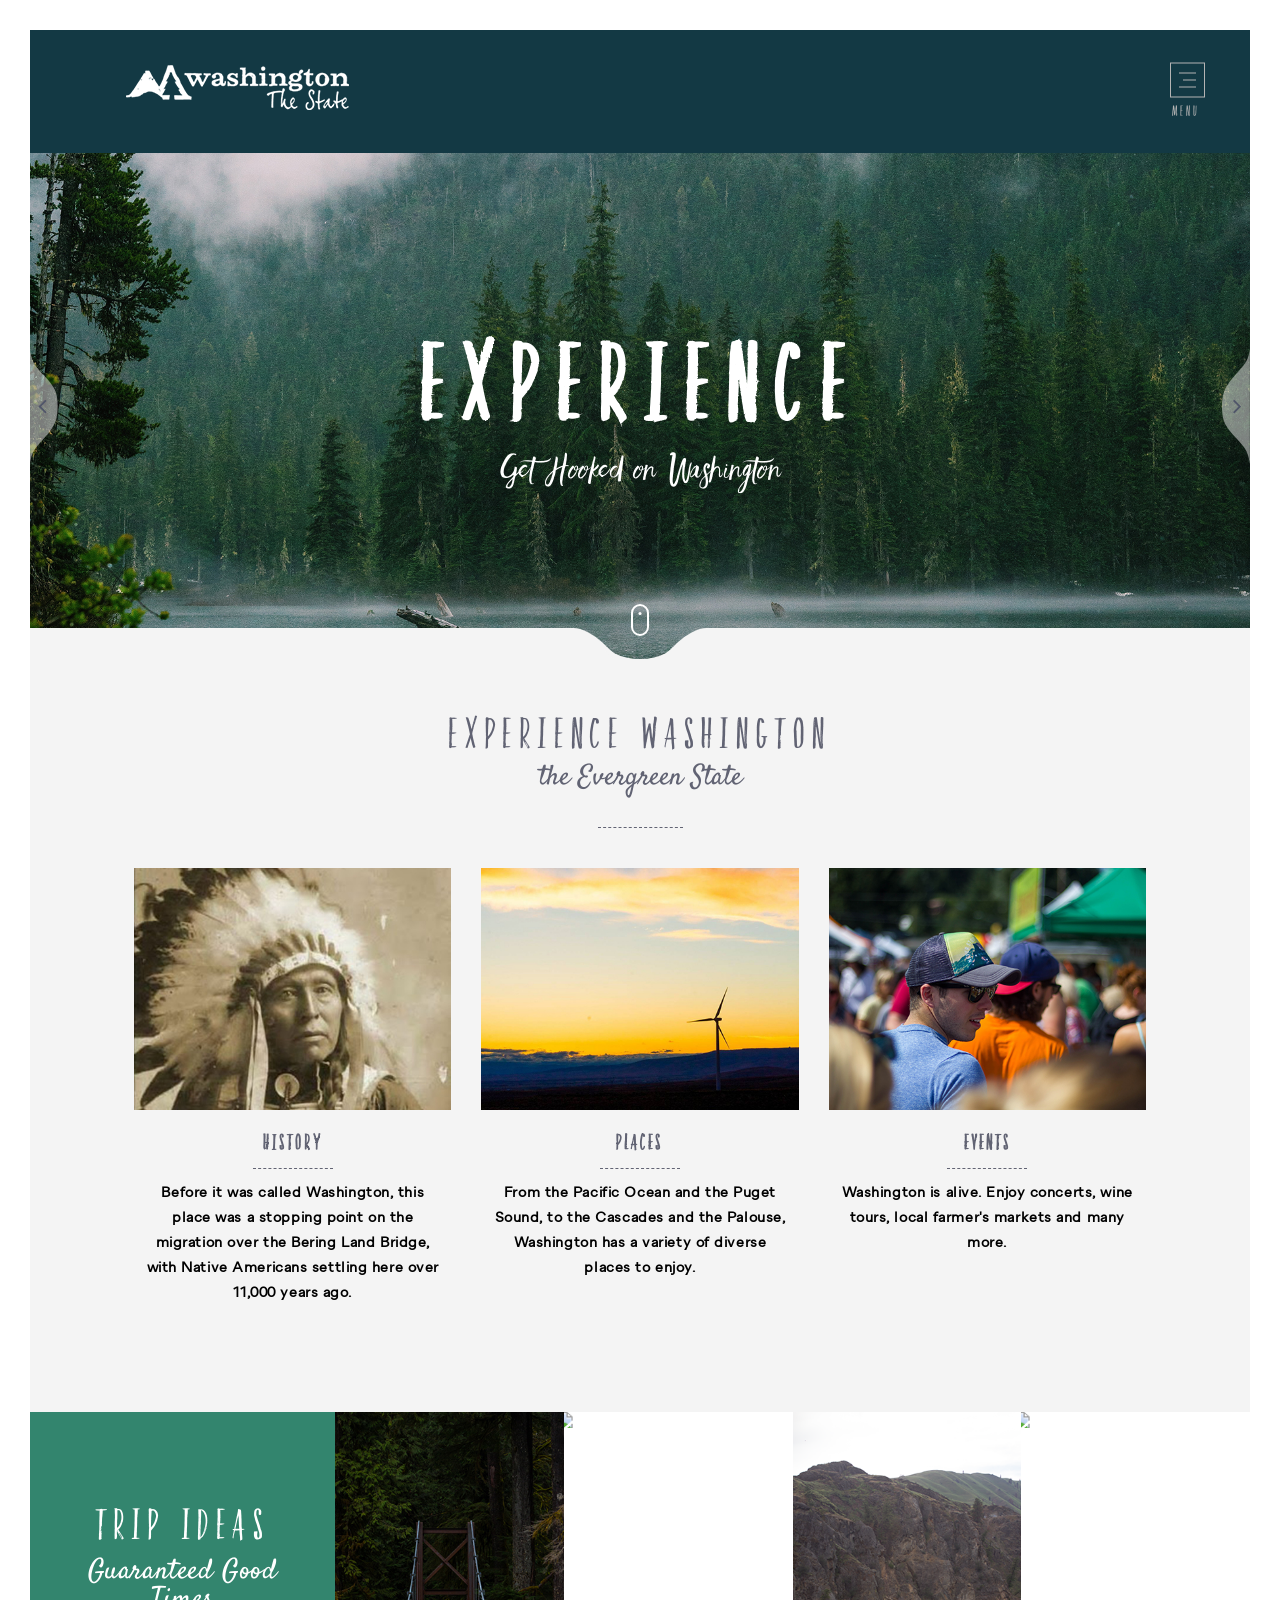
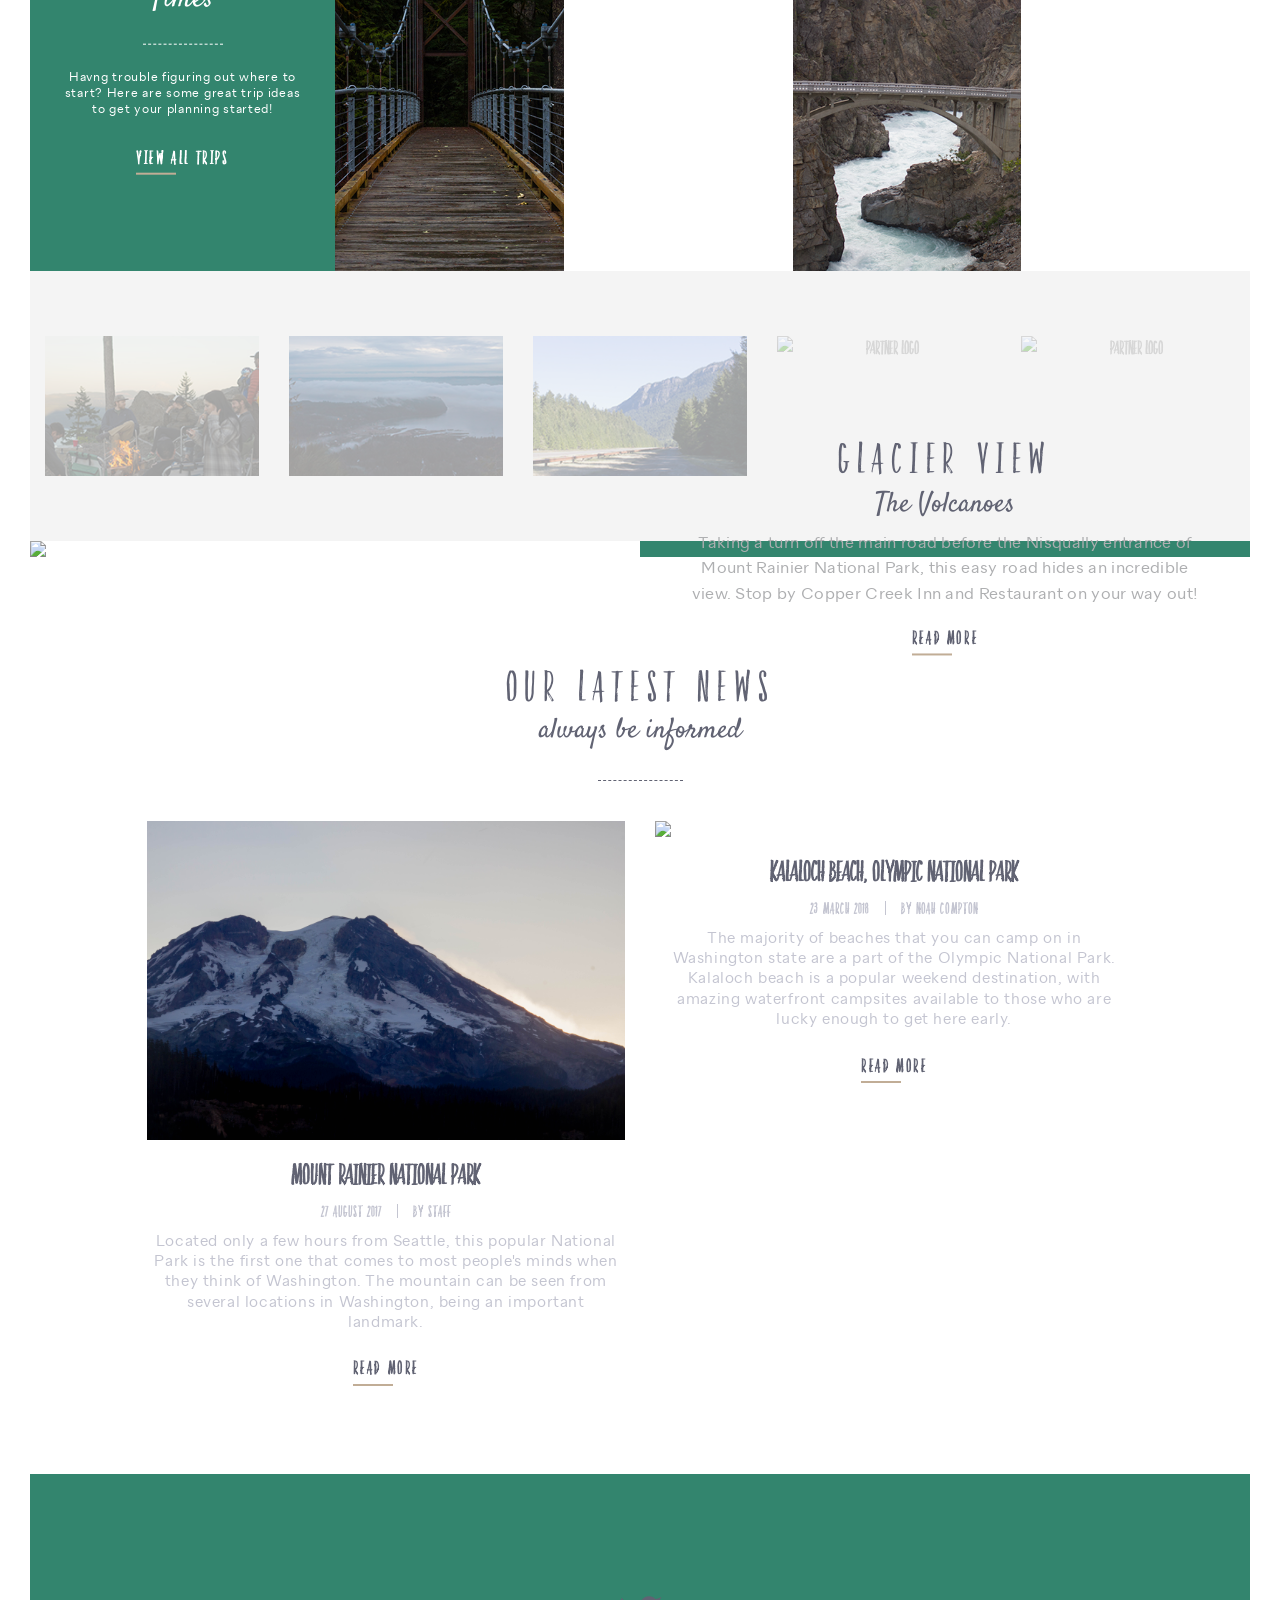
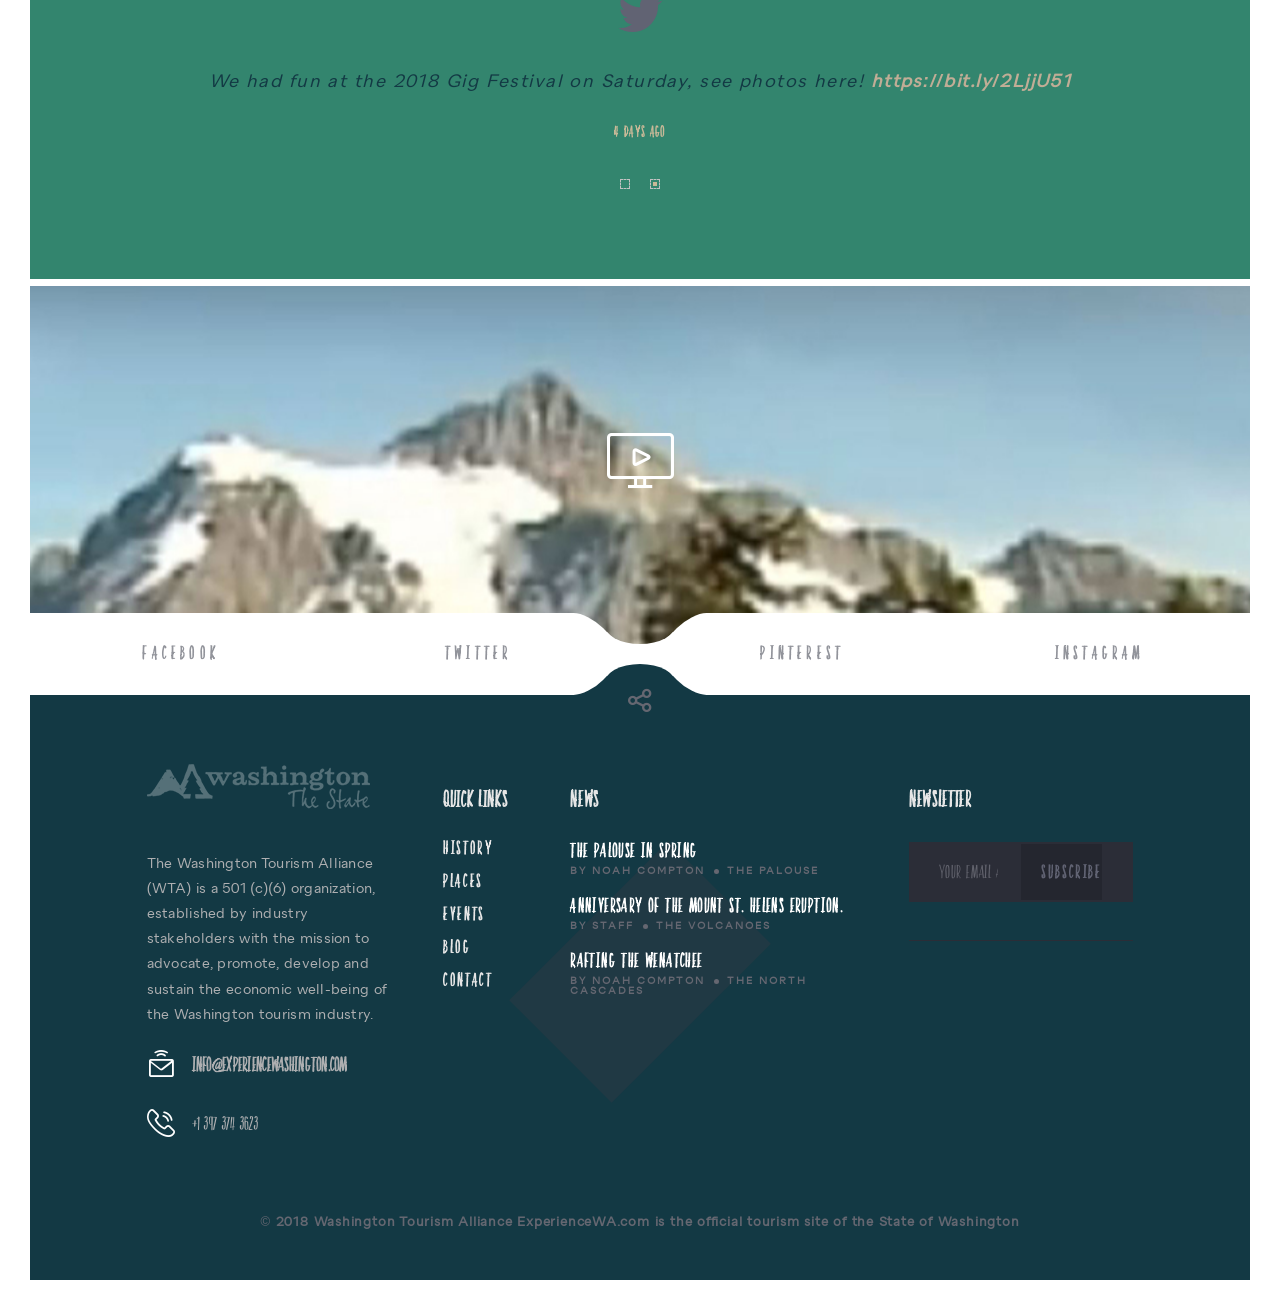
==== index.html @ 9e4ce9db "Intial commit" ====
<!DOCTYPE html>
<html class="perspective">
<head>
	<meta charset="utf-8" />
    <title>Experience Washington - Home</title>
    <meta name="description" content="Multipurpose HTML5 Template" />
    <meta name="author" content="TeslaThemes" />
    <link rel="shortcut icon" href="img/favicon.png" type="image/x-icon" />

    <!-- Mobile Specific Meta -->
    <meta name="viewport" content="width=device-width, initial-scale=1, maximum-scale=1" />

    <!-- Style CSS -->
    <link rel="stylesheet" href="https://fonts.googleapis.com/css?family=Noto+Sans:400,400italic,700,700italic%7CSatisfy" />
    <link rel="stylesheet" href="css/vendors/icomoon.css" />
    <link rel="stylesheet" href="css/screen.css" />
</head>
<body data-smooth-scroll="on">
	<div id="page">
		<!-- Search Form Wrapper -->
		<div class="search-form-wrapper">
			<form class="search-form">
				<input type="text" class="form-input check-value" placeholder="Start typing..." />
				<button class="form-submit">
					<i class="icon-search"></i>
				</button>
			</form>

			<span class="close-search-form-wrapper">
				<i class="icon-cross"></i>
			</span>
		</div>

		<!-- Stack Navigation -->
		<div class="stack-nav-wrapper">
			<span class="close-stack-nav"></span>

			<nav class="stack-nav">
				<ul class="clean-list">
					<li class="menu-item-has-children">
						<a href="index.html">Home</a>
						<ul class="children">
							<li>
								<a href="about.html">About us</a>
							</li>
							<li>
								<a href="blog.html">Blog</a>
							</li>
							<li>
								<a href="http://watourismalliance.com/">WA Tourism Alliance</a>
							</li>
							<li>
								<a href="contact.html">Contact Us</a>
							</li>
						</ul>
					</li>

					<li class="menu-item-has-children">
						<a href="history.html">History</a>
						<ul class="children">
							<li>
								<a href="prepioneer.html">Pre Pioneer</a>
							</li>
							<li>
								<a href="pioneer.html">Pioneer</a>
							</li>
							<li>
								<a href="statehood.html">Statehood</a>
							</li>
							<li>
								<a href="boomtime.html">Boom Time</a>
							</li>
						</ul>
					</li>

					<li class="menu-item-has-children">
						<a href="places.html">Places</a>
						<ul class="children">
							<li>
								<a href="thenorthcascades.html">The North Cascades</a>
							</li>
							<li>
								<a href="republic.html">Republic</a>
							</li>
							<li>
								<a href="thepalouse.html">The Palouse</a>
							</li>
							<li>
								<a href="thevolcanoes.html">The Volcanoes</a>
							</li>
							<li>
								<a href="theolympics.html">The Olympics</a>
						</ul>
					</li>

					<li class="menu-item-has-children">
						<a href="events.html">Events</a>
						<ul class="children">
							<li>
								<a href="featuredtrips.html">Featured Trips</a>
							</li>
							<li>
								<a href="eventscalendar.html">Events Calendar</a>
							</li>
							<li>
								<a href="eventsmap.html">Events Map</a>
							</li>
							<li>
								<a href="tripideas.html">Trip Ideas</a>
							</li>
						</ul>
					</li>
				</ul>
			</nav>

			<a href="index.html" class="identity-wrapper">
				<img src="img/logo.png" alt="Experience Washington" />
			</a>
		</div>

		<!-- Video Popup -->
		<div class="popup-wrapper video-popup">
			<!-- Close Video Popup -->
			<span class="close-video-popup-toggle"></span>

			<div class="popup-inner-content">
				<div class="media-wrapper">
					<div class="responsive-media ratio16by9">
						<iframe width="1688" height="531" src="https://www.youtube.com/embed/sD-YARCrym0" frameborder="0" allow="autoplay; encrypted-media" allowfullscreen></iframe>
					</div>
				</div>
			</div>
		</div>

		<!-- Page Wrapper -->
		<div class="page-wrapper">
			<!-- Header -->
			<header class="main-header style-2 still">
				<!-- Site brand -->
				<a class="brand-holder" href="index.html">
					<img src="img/logo.png" alt="Washington the State" />
				</a>

				<!-- Menu Toggle -->
				<span class="stack-menu-toggle">
					<span class="icon">
						<i class="line"></i>
						<i class="line"></i>
						<i class="line"></i>
					</span>

					<span class="menu-toggle-title">Menu</span>
				</span>
			</header>

			<!-- Main Content -->
			<div class="content-wrapper">
				<!-- Main Slider -->
				<div class="tt-slider index-slider" data-fade="true" data-speed="800" data-dots="false" data-arrows="true" data-infinite="true">
					<ul class="clean-list slides-list">
						<li class="slide">
							<div class="slide-content">
								<div class="container align-center">
									<h1 style="font-size:75px; font-weight: bold;">Experience</h1>
									<p>Get Hooked on Washington</p>
								</div>
							</div>

							<img src="img/img1.jpg" alt="Cooper Lake" />
						</li>

						<li class="slide">
							<div class="slide-content">
								<div class="container align-center">
									<h1 style="font-size:75px; font-weight: bold;">WAnder</h1>
									<p>See It All</p>
								</div>
							</div>

							<img src="img/img3.jpg" alt="South Cle Elum" />
						</li>

						<li class="slide">
							<div class="slide-content">
								<div class="container align-center">
									<h1 style="font-size:75px; font-weight: bold;">The PNW</h1>
									<p>Find Out What Everyone's Talking About</p>
								</div>
							</div>

							<img src="img/img4.jpg" alt="Blewett Pass" />
						</li>
					</ul>

					<!-- Scroll Down Btn -->
					<a href="#" class="scroll-btn">
						<span class="icon"></span>
					</a>

					<!-- Rounded Border Bottom -->
					<div class="rounded-border-bottom" style="color: #f4f4f4;">
						<span></span>
					</div>
				</div>

				<!-- About Section -->
				<section class="section section-about no-margin">
					<div class="section-title container align-center">
						<h2>Experience Washington<span>the Evergreen State</span></h2>
					</div>

					<div class="row">
						<div class="col-lg-20 col-lg-offset-2">
							<div class="row">
								<div class="col-md-8">
									<div class="about-block">
										<div class="block-cover">
											<a href="history.html" target="_blank"><img src="img/history.jpg" alt="History" /></a>
										</div>

										<div class="block-body align-center">
											<h4 class="block-title">History</h4>
											<p style="font-weight: bold;">Before it was called Washington, this place was a stopping point on the migration over the Bering Land Bridge, with Native Americans settling here over 11,000 years ago.</p>
										</div>
									</div>
								</div>

								<div class="col-md-8">
									<div class="about-block">
										<div class="block-cover">
											<a href="places.html" target="_blank"><img src="img/places.jpg" alt="Places" /></a>
										</div>

										<div class="block-body align-center">
											<h4 class="block-title">Places</h4>
											<p style="font-weight: bold;">From the Pacific Ocean and the Puget Sound, to the Cascades and the Palouse, Washington has a variety of diverse places to enjoy.</p>
										</div>
									</div>
								</div>

								<div class="col-md-8">
									<div class="about-block">
										<div class="block-cover">
											<a href="events.html" target="_blank"><img src="img/events.jpg" alt="Events" /></a>
										</div>

										<div class="block-body align-center">
											<h4 class="block-title">Events</h4>
											<p style="font-weight: bold;">Washington is alive. Enjoy concerts, wine tours, local farmer's markets and many more.</p>
										</div>
									</div>
								</div>
							</div>
						</div>
					</div>
				</section>

				<!-- Works Section -->
				<section class="section section-works no-margin">
					<div class="row row-fit works-main-wrapper">
						<div class="col-md-6 works-title-block">
							<div class="inner-block align-center">
								<h4 class="block-title">Trip Ideas</h4>
								<p class="block-subtitle">Guaranteed Good Times</p>

								<p class="description">Havng trouble figuring out where to start? Here are some great trip ideas to get your planning started!</p>

								<a href="portfolio.html" class="btn template-btn-1">View all trips</a>
							</div>
						</div>

						<div class="col-md-18 col-md-offset-6 works-container-wrapper">
							<div class="row row-fit">
								<div class="col-sm-6">
									<div class="portfolio-box">
										<div class="box-cover">
											<div class="box-info">
												<h4 class="portfolio-item-title">The Olympics</h4>

												<ul class="clean-list portfolio-item-categories">
													<li>Staircase</li>
												</ul>
											</div>
											<a href="portfolio-item.html">
												<img src="img/trip2.jpg" alt="Staircase">
											</a>
										</div>
									</div>
								</div>

								<div class="col-sm-6">
									<div class="portfolio-box">
										<div class="box-cover">
											<div class="box-info">
												<h4 class="portfolio-item-title">The Olympics</h4>

												<ul class="clean-list portfolio-item-categories">
													<li>Kopachuck State Park</li>
												</ul>
											</div>
											<a href="portfolio-item.html">
												<img src="img/trip4.jpg" alt="Kopachuck State Park">
											</a>
										</div>
									</div>
								</div>

								<div class="col-sm-6">
									<div class="portfolio-box">
										<div class="box-cover">
											<div class="box-info">
												<h4 class="portfolio-item-title">The North Cascades</h4>

												<ul class="clean-list portfolio-item-categories">
													<li>Chelan Falls</li>
												</ul>
											</div>
											<a href="portfolio-item.html">
												<img src="img/trip7.png" alt="Chelan Falls">
											</a>
										</div>
									</div>
								</div>

								<div class="col-sm-6">
									<div class="portfolio-box">
										<div class="box-cover">
											<div class="box-info">
												<h4 class="portfolio-item-title">The Volcanoes</h4>

												<ul class="clean-list portfolio-item-categories">
													<li>Mount Rainier</li>
												</ul>
											</div>
											<a href="portfolio-item.html">
												<img src="img/trip8.jpg" alt="Mount Rainier">
											</a>
										</div>
									</div>
								</div>
							</div>
						</div>
					</div>
				</section>

				<!-- Partners Box -->
				<div class="partners-box">
					<div class="container-fluid">
						<div class="tt-carousel partners-carousel" data-items-desktop="5" data-items-small-desktop="4" data-items-tablet="3" data-items-phone="2" data-infinite="true" data-dots="false" data-arrows="false" data-items-to-slide="1">
							<ul class="clean-list carousel-items">
								<li class="carousel-item">
									<div class="partner-box">
										<a href="#">
											<img src="img/trip1.jpg" alt="partner logo" />
										</a>
									</div>
								</li>

								<li class="carousel-item">
									<div class="partner-box">
										<a href="#">
											<img src="img/trip3.jpg" alt="partner logo" />
										</a>
									</div>
								</li>

								<li class="carousel-item">
									<div class="partner-box">
										<a href="#">
											<img src="img/trip5.jpg" alt="partner logo" />
										</a>
									</div>
								</li>

								<li class="carousel-item">
									<div class="partner-box">
										<a href="#">
											<img src="img/trip6.jpg" alt="partner logo" />
										</a>
									</div>
								</li>

								<li class="carousel-item">
									<div class="partner-box">
										<a href="#">
											<img src="img/trip9.jpg" alt="partner logo" />
										</a>
									</div>
								</li>
							</ul>
						</div>
					</div>
				</div>

				<!-- Style Box -->
				<div class="style-box">
					<div class="row row-fit">
						<div class="col-md-12 image-wrapper">
							<img src="img/featuredplace.jpg" alt="Glacier View" />
						</div>

						<div class="col-md-12 text-box-wrapper">
							<div class="text-box align-center">
								<h4 class="box-title">Glacier View</h4>
								<p class="box-subtitle">The Volcanoes</p>

								<p class="description">Taking a turn off the main road before the Nisqually entrance of Mount Rainier National Park, this easy road hides an incredible view. Stop by Copper Creek Inn and Restaurant on your way out!</p>

								<a href="#" class="btn template-btn-1">Read more</a>
							</div>
						</div>
					</div>
				</div>

				<!-- News Section -->
				<section class="section section-news">
					<div class="section-title container align-center">
						<h2>Our latest news<span>always be informed</span></h2>
					</div>

					<div class="container-fluid">
						<div class="row">
							<div class="col-lg-20 col-lg-offset-2">
								<div class="row">
									<div class="col-md-12">
										<div class="news-item">
											<div class="item-cover">
												<a href="single-post.html">
													<img src="img/news1.jpg" alt="Mount Rainier National Park" />
												</a>
											</div>

											<div class="item-body align-center">
												<h3 class="item-title">
													<a href="single-post.html">Mount Rainier National Park</a>
												</h3>

												<ul class="clean-list item-meta">
													<li>27 August 2017</li>
													<li>by Staff</li>
												</ul>

												<p class="item-excerpt">Located only a few hours from Seattle, this popular National Park is the first one that comes to most people's minds when they think of Washington. The mountain can be seen from several locations in Washington, being an important landmark.</p>

												<a href="single-post.html" class="btn template-btn-1">Read more</a>
											</div>
										</div>
									</div>

									<div class="col-md-12">
										<div class="news-item">
											<div class="item-cover">
												<a href="single-post.html">
													<img src="img/news2.jpg" alt="Kalaloch Beach" />
												</a>
											</div>

											<div class="item-body align-center">
												<h3 class="item-title">
													<a href="single-post.html">Kalaloch Beach, Olympic National Park</a>
												</h3>

												<ul class="clean-list item-meta">
													<li>23 March 2018</li>
													<li>by Noah Compton</li>
												</ul>

												<p class="item-excerpt">The majority of beaches that you can camp on in Washington state are a part of the Olympic National Park. Kalaloch beach is a popular weekend destination, with amazing waterfront campsites available to those who are lucky enough to get here early.</p>

												<a href="single-post.html" class="btn template-btn-1">Read more</a>
											</div>
										</div>
									</div>
								</div>
							</div>
						</div>
					</div>
				</section>

				<!-- Testimonials Section -->
				<section class="section section-testimonials">
					<div class="slider tt-slider testimonials-slider" data-start="1" data-fade="false" data-speed="750" data-dots="true" data-arrows="fasle" data-infinite="true">
						<ul class="clean-list slides-list">
							<li class="slide">
								<div class="container">
									<div class="testimonials-box v2">
										<span class="testimonial-source">
											<i class="icon-facebook"></i>
										</span>
										<p class="message">The Roslyn Farmer's Market starts next weekend, June 9th! <a href="https://bit.ly/2LXaKfZ" target="_blank">https://bit.ly/2LXaKfZ/</a></p>

										<div class="testimonial-date">1 day ago</div>
									</div>
								</div>
							</li>

							<li class="slide">
								<div class="container">
									<div class="testimonials-box v2">
										<span class="testimonial-source">
											<i class="icon-twitter"></i>
										</span>
										<p class="message">We had fun at the 2018 Gig Festival on Saturday, see photos here! <a href="https://bit.ly/2LjjU51" target="_blank">https://bit.ly/2LjjU51</a></p>

										<div class="testimonial-date">4 days ago</div>
									</div>
								</div>
							</li>

						</ul>
					</div>
				</section>

				<!-- Video Box -->
				<div class="video-box" data-parallax-bg="img/video1.jpg">
					<div class="box-img-wrapper">
						<div class="box-img">
							<span></span>
						</div>
					</div>

					<div class="video-toggle-wrapper align-center">
						<span class="video-toggle">
							<i class="icon-video-icon"></i>
						</span>
					</div>
				</div>
			</div>

			<!-- Footer -->
			<footer>
				<div class="main-social-block">
					<!-- Rounded Border Bottom -->
					<div class="rounded-border-bottom">
						<span></span>
					</div>

					<div class="lazy-load">
						<div class="row">
							<div class="col-xs-12">
								<div class="social-block-group">
									<a href="https://www.facebook.com/TeslaThemes/" target="_blank">
										<span>Facebook</span>
										<i class="icon-facebook"></i>
									</a>
									<a href="https://twitter.com/teslathemes" target="_blank">
										<span>Twitter</span>
										<i class="icon-twitter"></i>
									</a>
								</div>
							</div>

							<div class="col-xs-12">
								<div class="social-block-group">
									<a href="https://www.pinterest.com/teslathemes/" target="_blank">
										<span>Pinterest</span>
										<i class="icon-pinterest"></i>
									</a>
									<a href="https://www.instagram.com/teslathemes/" target="_blank">
										<span>Instagram</span>
										<i class="icon-instagram"></i>
									</a>
								</div>
							</div>
						</div>
					</div>

					<!-- Rounded Border Bottom -->
					<div class="rounded-border-bottom reversed">
						<span></span>
					</div>

					<!-- Block Icon -->
					<i class="icon-share2 block-icon"></i>
				</div>

				<!-- Footer Wrapper -->
				<div class="main-footer-wrapper">
					<div class="container-fluid">
						<div class="row">
							<div class="col-lg-20 col-lg-offset-2">
								<div class="row">
									<div class="col-md-7">
										<div class="widget widget_about">
											<img src="img/logo.png" alt="Experience Washington" />

											<p>The Washington Tourism Alliance (WTA) is a 501 (c)(6) organization, established by industry stakeholders with the mission to advocate, promote, develop and sustain the economic well-being of the Washington tourism industry.</p>

											<ul class="clean-list contact-info">
												<li class="mail"><a href="#">info@experiencewashington.com</a></li>
												<li class="phone">+1 397 374 3623</li>
											</ul>
										</div>
									</div>

									<div class="col-md-3">
										<div class="widget widget_links">
											<h5 class="widget-title">Quick links</h5>

											<ul>
												<li><a href="about.html">History</a></li>
												<li><a href="#">Places</a></li>
												<li><a href="portfolio.html">Events</a></li>
												<li><a href="blog.html">Blog</a></li>
												<li><a href="contact.html">Contact</a></li>
											</ul>
										</div>
									</div>

									<div class="col-md-8">
										<div class="widget widget_news">
											<h5 class="widget-title">News</h5>

											<ul class="clean-list news-list">
												<li class="news-item">
													<h4 class="title"><a href="single-post.html">The Palouse in Spring</a></h4>
													<p class="meta">By Noah Compton<span class="categories"><a href="#">The Palouse</a></span></p>
												</li>

												<li class="news-item">
													<h4 class="title"><a href="single-post.html">Anniversary of the Mount St. Helens eruption.</a></h4>
													<p class="meta">By Staff<span class="categories"><a href="#">The Volcanoes</a></span></p>
												</li>

												<li class="news-item">
													<h4 class="title"><a href="single-post.html">Rafting the Wenatchee</a></h4>
													<p class="meta">By Noah Compton<span class="categories"><a href="#">The North Cascades</a></span></p>
												</li>
											</ul>
										</div>
									</div>

									<div class="col-md-6">
										<div class="widget widget_subscribe">
											<h5 class="widget-title">Newsletter</h5>

											<form class="subscribe-form">
												<input type="text" placeholder="Your email address" class="form-input check-value" />
												<button class="btn template-btn-1 form-submit">Subscribe</button>
											</form>
										</div>
									</div>
								</div>
							</div>
						</div>
					</div>

					<div class="container copyrights align-center">
						<p>&copy; <a href="https://www.watourismalliance.com/" target="_blank">2018 Washington Tourism Alliance ExperienceWA.com is the official tourism site of the State of Washington</a></p>
					</div>
				</div>
			</footer>
		</div>
	</div>

	<!-- Scripts -->
	<script src="js/vendors/jquery.js"></script>
	<script src="js/vendors/modernizr.js"></script>
	<script src="js/vendors/smooth-scroll.js"></script>
	<script src="js/vendors/slick.js"></script>
	<script src="js/vendors/imagesloaded.js"></script>
	<script src="js/vendors/isotope.js"></script>
	<script src="js/vendors/velocity.js"></script>
	<script src="js/vendors/instagram.js"></script>
	<script src="js/vendors/nouislider.js"></script>
	<script src="http://maps.googleapis.com/maps/api/js"></script>
	<script src="js/options.js"></script>
</body>
</html>
---- css/vendors/icomoon.css ----
@font-face {
    font-family: 'icomoon';
    src:    url('../fonts/icomoon.eot?kwiq0k');
    src:    url('../fonts/icomoon.eot?kwiq0k#iefix') format('embedded-opentype'),
        url('../fonts/icomoon.ttf?kwiq0k') format('truetype'),
        url('../fonts/icomoon.woff?kwiq0k') format('woff'),
        url('../fonts/icomoon.svg?kwiq0k#icomoon') format('svg');
    font-weight: normal;
    font-style: normal;
}

[class^="icon-"], [class*=" icon-"] {
    /* use !important to prevent issues with browser extensions that change fonts */
    font-family: 'icomoon' !important;
    display: inline-block;
    speak: none;
    font-style: normal;
    font-weight: normal;
    font-variant: normal;
    text-transform: none;
    line-height: 1;

    /* Better Font Rendering =========== */
    -webkit-font-smoothing: antialiased;
    -moz-osx-font-smoothing: grayscale;
}

.icon-roundedarrowleft:before {
    content: "\e937";
}
.icon-roundedarrowright:before {
    content: "\e938";
}
.icon-video-icon:before {
    content: "\e936";
}
.icon-interface-circlerighttrue:before {
    content: "\e930";
}
.icon-interface-cmdcommand:before {
    content: "\e931";
}
.icon-mail3:before {
    content: "\e932";
}
.icon-media-clipvideofilm:before {
    content: "\e933";
}
.icon-phone4:before {
    content: "\e934";
}
.icon-shoppingbag:before {
    content: "\e935";
}
.icon-heart2:before {
    content: "\e900";
}
.icon-cloud2:before {
    content: "\e901";
}
.icon-star2:before {
    content: "\e902";
}
.icon-tv2:before {
    content: "\e903";
}
.icon-sound:before {
    content: "\e904";
}
.icon-video:before {
    content: "\e905";
}
.icon-trash2:before {
    content: "\e906";
}
.icon-user2:before {
    content: "\e907";
}
.icon-key2:before {
    content: "\e908";
}
.icon-search2:before {
    content: "\e909";
}
.icon-settings:before {
    content: "\e90a";
}
.icon-camera2:before {
    content: "\e90b";
}
.icon-tag2:before {
    content: "\e90c";
}
.icon-lock2:before {
    content: "\e90d";
}
.icon-bulb:before {
    content: "\e90e";
}
.icon-pen:before {
    content: "\e90f";
}
.icon-diamond2:before {
    content: "\e910";
}
.icon-display:before {
    content: "\e911";
}
.icon-location:before {
    content: "\e912";
}
.icon-eye2:before {
    content: "\e913";
}
.icon-bubble:before {
    content: "\e914";
}
.icon-stack:before {
    content: "\e915";
}
.icon-cup:before {
    content: "\e916";
}
.icon-phone2:before {
    content: "\e917";
}
.icon-news:before {
    content: "\e918";
}
.icon-mail:before {
    content: "\e919";
}
.icon-like:before {
    content: "\e91a";
}
.icon-photo2:before {
    content: "\e91b";
}
.icon-note:before {
    content: "\e91c";
}
.icon-clock:before {
    content: "\e91d";
}
.icon-paperplane:before {
    content: "\e91e";
}
.icon-params:before {
    content: "\e91f";
}
.icon-banknote:before {
    content: "\e920";
}
.icon-data:before {
    content: "\e921";
}
.icon-music2:before {
    content: "\e922";
}
.icon-megaphone:before {
    content: "\e923";
}
.icon-study:before {
    content: "\e924";
}
.icon-lab:before {
    content: "\e925";
}
.icon-food:before {
    content: "\e926";
}
.icon-t-shirt:before {
    content: "\e927";
}
.icon-fire2:before {
    content: "\e928";
}
.icon-clip:before {
    content: "\e929";
}
.icon-shop:before {
    content: "\e92a";
}
.icon-calendar2:before {
    content: "\e92b";
}
.icon-wallet:before {
    content: "\e92c";
}
.icon-vynil:before {
    content: "\e92d";
}
.icon-truck2:before {
    content: "\e92e";
}
.icon-world:before {
    content: "\e92f";
}
.icon-mobile2:before {
    content: "\e000";
}
.icon-laptop2:before {
    content: "\e001";
}
.icon-desktop2:before {
    content: "\e002";
}
.icon-tablet2:before {
    content: "\e003";
}
.icon-phone3:before {
    content: "\e004";
}
.icon-document:before {
    content: "\e005";
}
.icon-documents:before {
    content: "\e006";
}
.icon-search3:before {
    content: "\e007";
}
.icon-clipboard2:before {
    content: "\e008";
}
.icon-newspaper:before {
    content: "\e009";
}
.icon-notebook:before {
    content: "\e00a";
}
.icon-book-open:before {
    content: "\e00b";
}
.icon-browser:before {
    content: "\e00c";
}
.icon-calendar3:before {
    content: "\e00d";
}
.icon-presentation:before {
    content: "\e00e";
}
.icon-picture:before {
    content: "\e00f";
}
.icon-pictures:before {
    content: "\e010";
}
.icon-video2:before {
    content: "\e011";
}
.icon-camera3:before {
    content: "\e012";
}
.icon-printer:before {
    content: "\e013";
}
.icon-toolbox:before {
    content: "\e014";
}
.icon-briefcase2:before {
    content: "\e015";
}
.icon-wallet2:before {
    content: "\e016";
}
.icon-gift2:before {
    content: "\e017";
}
.icon-bargraph:before {
    content: "\e018";
}
.icon-grid:before {
    content: "\e019";
}
.icon-expand2:before {
    content: "\e01a";
}
.icon-focus:before {
    content: "\e01b";
}
.icon-edit2:before {
    content: "\e01c";
}
.icon-adjustments:before {
    content: "\e01d";
}
.icon-ribbon:before {
    content: "\e01e";
}
.icon-hourglass2:before {
    content: "\e01f";
}
.icon-lock3:before {
    content: "\e020";
}
.icon-megaphone2:before {
    content: "\e021";
}
.icon-shield2:before {
    content: "\e022";
}
.icon-trophy2:before {
    content: "\e023";
}
.icon-flag2:before {
    content: "\e024";
}
.icon-map2:before {
    content: "\e025";
}
.icon-puzzle:before {
    content: "\e026";
}
.icon-basket:before {
    content: "\e027";
}
.icon-envelope2:before {
    content: "\e028";
}
.icon-streetsign:before {
    content: "\e029";
}
.icon-telescope:before {
    content: "\e02a";
}
.icon-gears2:before {
    content: "\e02b";
}
.icon-key3:before {
    content: "\e02c";
}
.icon-paperclip2:before {
    content: "\e02d";
}
.icon-attachment:before {
    content: "\e02e";
}
.icon-pricetags:before {
    content: "\e02f";
}
.icon-lightbulb:before {
    content: "\e030";
}
.icon-layers:before {
    content: "\e031";
}
.icon-pencil2:before {
    content: "\e032";
}
.icon-tools:before {
    content: "\e033";
}
.icon-tools-2:before {
    content: "\e034";
}
.icon-scissors2:before {
    content: "\e035";
}
.icon-paintbrush:before {
    content: "\e036";
}
.icon-magnifying-glass:before {
    content: "\e037";
}
.icon-circle-compass:before {
    content: "\e038";
}
.icon-linegraph:before {
    content: "\e039";
}
.icon-mic:before {
    content: "\e03a";
}
.icon-strategy:before {
    content: "\e03b";
}
.icon-beaker:before {
    content: "\e03c";
}
.icon-caution:before {
    content: "\e03d";
}
.icon-recycle2:before {
    content: "\e03e";
}
.icon-anchor2:before {
    content: "\e03f";
}
.icon-profile-male:before {
    content: "\e040";
}
.icon-profile-female:before {
    content: "\e041";
}
.icon-bike:before {
    content: "\e042";
}
.icon-wine:before {
    content: "\e043";
}
.icon-hotairballoon:before {
    content: "\e044";
}
.icon-globe2:before {
    content: "\e045";
}
.icon-genius:before {
    content: "\e046";
}
.icon-map-pin2:before {
    content: "\e047";
}
.icon-dial:before {
    content: "\e048";
}
.icon-chat:before {
    content: "\e049";
}
.icon-heart3:before {
    content: "\e04a";
}
.icon-cloud3:before {
    content: "\e04b";
}
.icon-upload2:before {
    content: "\e04c";
}
.icon-download2:before {
    content: "\e04d";
}
.icon-target:before {
    content: "\e04e";
}
.icon-hazardous:before {
    content: "\e04f";
}
.icon-piechart:before {
    content: "\e050";
}
.icon-speedometer:before {
    content: "\e051";
}
.icon-global:before {
    content: "\e052";
}
.icon-compass2:before {
    content: "\e053";
}
.icon-lifesaver:before {
    content: "\e054";
}
.icon-clock2:before {
    content: "\e055";
}
.icon-aperture:before {
    content: "\e056";
}
.icon-quote:before {
    content: "\e057";
}
.icon-scope:before {
    content: "\e058";
}
.icon-alarmclock:before {
    content: "\e059";
}
.icon-refresh2:before {
    content: "\e05a";
}
.icon-happy:before {
    content: "\e05b";
}
.icon-sad:before {
    content: "\e05c";
}
.icon-facebook2:before {
    content: "\e05d";
}
.icon-twitter2:before {
    content: "\e05e";
}
.icon-googleplus:before {
    content: "\e05f";
}
.icon-rss2:before {
    content: "\e060";
}
.icon-tumblr2:before {
    content: "\e061";
}
.icon-linkedin2:before {
    content: "\e062";
}
.icon-dribbble2:before {
    content: "\e063";
}
.icon-eye3:before {
    content: "\e064";
}
.icon-paper-clip:before {
    content: "\e065";
}
.icon-mail2:before {
    content: "\e066";
}
.icon-toggle:before {
    content: "\e067";
}
.icon-layout:before {
    content: "\e068";
}
.icon-link2:before {
    content: "\e069";
}
.icon-bell2:before {
    content: "\e06a";
}
.icon-lock4:before {
    content: "\e06b";
}
.icon-unlock2:before {
    content: "\e06c";
}
.icon-ribbon2:before {
    content: "\e06d";
}
.icon-image2:before {
    content: "\e06e";
}
.icon-signal2:before {
    content: "\e06f";
}
.icon-target2:before {
    content: "\e070";
}
.icon-clipboard3:before {
    content: "\e071";
}
.icon-clock3:before {
    content: "\e072";
}
.icon-watch:before {
    content: "\e073";
}
.icon-air-play:before {
    content: "\e074";
}
.icon-camera4:before {
    content: "\e075";
}
.icon-video3:before {
    content: "\e076";
}
.icon-disc:before {
    content: "\e077";
}
.icon-printer2:before {
    content: "\e078";
}
.icon-monitor:before {
    content: "\e079";
}
.icon-server2:before {
    content: "\e07a";
}
.icon-cog2:before {
    content: "\e07b";
}
.icon-heart4:before {
    content: "\e07c";
}
.icon-paragraph2:before {
    content: "\e07d";
}
.icon-align-justify2:before {
    content: "\e07e";
}
.icon-align-left2:before {
    content: "\e07f";
}
.icon-align-center2:before {
    content: "\e080";
}
.icon-align-right2:before {
    content: "\e081";
}
.icon-book2:before {
    content: "\e082";
}
.icon-layers2:before {
    content: "\e083";
}
.icon-stack2:before {
    content: "\e084";
}
.icon-stack-2:before {
    content: "\e085";
}
.icon-paper:before {
    content: "\e086";
}
.icon-paper-stack:before {
    content: "\e087";
}
.icon-search4:before {
    content: "\e088";
}
.icon-zoom-in:before {
    content: "\e089";
}
.icon-zoom-out:before {
    content: "\e08a";
}
.icon-reply2:before {
    content: "\e08b";
}
.icon-circle-plus:before {
    content: "\e08c";
}
.icon-circle-minus:before {
    content: "\e08d";
}
.icon-circle-check:before {
    content: "\e08e";
}
.icon-circle-cross:before {
    content: "\e08f";
}
.icon-square-plus:before {
    content: "\e090";
}
.icon-square-minus:before {
    content: "\e091";
}
.icon-square-check:before {
    content: "\e092";
}
.icon-square-cross:before {
    content: "\e093";
}
.icon-microphone2:before {
    content: "\e094";
}
.icon-record:before {
    content: "\e095";
}
.icon-skip-back:before {
    content: "\e096";
}
.icon-rewind:before {
    content: "\e097";
}
.icon-play2:before {
    content: "\e098";
}
.icon-pause2:before {
    content: "\e099";
}
.icon-stop2:before {
    content: "\e09a";
}
.icon-fast-forward2:before {
    content: "\e09b";
}
.icon-skip-forward:before {
    content: "\e09c";
}
.icon-shuffle:before {
    content: "\e09d";
}
.icon-repeat2:before {
    content: "\e09e";
}
.icon-folder2:before {
    content: "\e09f";
}
.icon-umbrella2:before {
    content: "\e0a0";
}
.icon-moon:before {
    content: "\e0a1";
}
.icon-thermometer:before {
    content: "\e0a2";
}
.icon-drop:before {
    content: "\e0a3";
}
.icon-sun:before {
    content: "\e0a4";
}
.icon-cloud4:before {
    content: "\e0a5";
}
.icon-cloud-upload2:before {
    content: "\e0a6";
}
.icon-cloud-download2:before {
    content: "\e0a7";
}
.icon-upload3:before {
    content: "\e0a8";
}
.icon-download3:before {
    content: "\e0a9";
}
.icon-location2:before {
    content: "\e0aa";
}
.icon-location-2:before {
    content: "\e0ab";
}
.icon-map3:before {
    content: "\e0ac";
}
.icon-battery:before {
    content: "\e0ad";
}
.icon-head:before {
    content: "\e0ae";
}
.icon-briefcase3:before {
    content: "\e0af";
}
.icon-speech-bubble:before {
    content: "\e0b0";
}
.icon-anchor3:before {
    content: "\e0b1";
}
.icon-globe3:before {
    content: "\e0b2";
}
.icon-box:before {
    content: "\e0b3";
}
.icon-reload:before {
    content: "\e0b4";
}
.icon-share2:before {
    content: "\e0b5";
}
.icon-marquee:before {
    content: "\e0b6";
}
.icon-marquee-plus:before {
    content: "\e0b7";
}
.icon-marquee-minus:before {
    content: "\e0b8";
}
.icon-tag3:before {
    content: "\e0b9";
}
.icon-power:before {
    content: "\e0ba";
}
.icon-command:before {
    content: "\e0bb";
}
.icon-alt:before {
    content: "\e0bc";
}
.icon-esc:before {
    content: "\e0bd";
}
.icon-bar-graph:before {
    content: "\e0be";
}
.icon-bar-graph-2:before {
    content: "\e0bf";
}
.icon-pie-graph:before {
    content: "\e0c0";
}
.icon-star3:before {
    content: "\e0c1";
}
.icon-arrow-left2:before {
    content: "\e0c2";
}
.icon-arrow-right2:before {
    content: "\e0c3";
}
.icon-arrow-up2:before {
    content: "\e0c4";
}
.icon-arrow-down2:before {
    content: "\e0c5";
}
.icon-volume:before {
    content: "\e0c6";
}
.icon-mute:before {
    content: "\e0c7";
}
.icon-content-right:before {
    content: "\e100";
}
.icon-content-left:before {
    content: "\e101";
}
.icon-grid2:before {
    content: "\e102";
}
.icon-grid-2:before {
    content: "\e103";
}
.icon-columns2:before {
    content: "\e104";
}
.icon-loader:before {
    content: "\e105";
}
.icon-bag:before {
    content: "\e106";
}
.icon-ban2:before {
    content: "\e107";
}
.icon-flag3:before {
    content: "\e108";
}
.icon-trash3:before {
    content: "\e109";
}
.icon-expand3:before {
    content: "\e110";
}
.icon-contract:before {
    content: "\e111";
}
.icon-maximize:before {
    content: "\e112";
}
.icon-minimize:before {
    content: "\e113";
}
.icon-plus2:before {
    content: "\e114";
}
.icon-minus2:before {
    content: "\e115";
}
.icon-check2:before {
    content: "\e116";
}
.icon-cross:before {
    content: "\e117";
}
.icon-move:before {
    content: "\e118";
}
.icon-delete:before {
    content: "\e119";
}
.icon-menu:before {
    content: "\e120";
}
.icon-archive2:before {
    content: "\e121";
}
.icon-inbox2:before {
    content: "\e122";
}
.icon-outbox:before {
    content: "\e123";
}
.icon-file2:before {
    content: "\e124";
}
.icon-file-add:before {
    content: "\e125";
}
.icon-file-subtract:before {
    content: "\e126";
}
.icon-help:before {
    content: "\e127";
}
.icon-open:before {
    content: "\e128";
}
.icon-ellipsis:before {
    content: "\e129";
}
.icon-glass:before {
    content: "\f000";
}
.icon-music:before {
    content: "\f001";
}
.icon-search:before {
    content: "\f002";
}
.icon-envelope-o:before {
    content: "\f003";
}
.icon-heart:before {
    content: "\f004";
}
.icon-star:before {
    content: "\f005";
}
.icon-star-o:before {
    content: "\f006";
}
.icon-user:before {
    content: "\f007";
}
.icon-film:before {
    content: "\f008";
}
.icon-th-large:before {
    content: "\f009";
}
.icon-th:before {
    content: "\f00a";
}
.icon-th-list:before {
    content: "\f00b";
}
.icon-check:before {
    content: "\f00c";
}
.icon-close:before {
    content: "\f00d";
}
.icon------------------------------------------------------------------------------remove:before {
    content: "\f00d";
}
.icon------------------------------------------------------------------------------times:before {
    content: "\f00d";
}
.icon-search-plus:before {
    content: "\f00e";
}
.icon-search-minus:before {
    content: "\f010";
}
.icon-power-off:before {
    content: "\f011";
}
.icon-signal:before {
    content: "\f012";
}
.icon-cog:before {
    content: "\f013";
}
.icon------------------------------------------------------------------------------gear:before {
    content: "\f013";
}
.icon-trash-o:before {
    content: "\f014";
}
.icon-home:before {
    content: "\f015";
}
.icon-file-o:before {
    content: "\f016";
}
.icon-clock-o:before {
    content: "\f017";
}
.icon-road:before {
    content: "\f018";
}
.icon-download:before {
    content: "\f019";
}
.icon-arrow-circle-o-down:before {
    content: "\f01a";
}
.icon-arrow-circle-o-up:before {
    content: "\f01b";
}
.icon-inbox:before {
    content: "\f01c";
}
.icon-play-circle-o:before {
    content: "\f01d";
}
.icon-repeat:before {
    content: "\f01e";
}
.icon------------------------------------------------------------------------------rotate-right:before {
    content: "\f01e";
}
.icon-refresh:before {
    content: "\f021";
}
.icon-list-alt:before {
    content: "\f022";
}
.icon-lock:before {
    content: "\f023";
}
.icon-flag:before {
    content: "\f024";
}
.icon-headphones:before {
    content: "\f025";
}
.icon-volume-off:before {
    content: "\f026";
}
.icon-volume-down:before {
    content: "\f027";
}
.icon-volume-up:before {
    content: "\f028";
}
.icon-qrcode:before {
    content: "\f029";
}
.icon-barcode:before {
    content: "\f02a";
}
.icon-tag:before {
    content: "\f02b";
}
.icon-tags:before {
    content: "\f02c";
}
.icon-book:before {
    content: "\f02d";
}
.icon-bookmark:before {
    content: "\f02e";
}
.icon-print:before {
    content: "\f02f";
}
.icon-camera:before {
    content: "\f030";
}
.icon-font:before {
    content: "\f031";
}
.icon-bold:before {
    content: "\f032";
}
.icon-italic:before {
    content: "\f033";
}
.icon-text-height:before {
    content: "\f034";
}
.icon-text-width:before {
    content: "\f035";
}
.icon-align-left:before {
    content: "\f036";
}
.icon-align-center:before {
    content: "\f037";
}
.icon-align-right:before {
    content: "\f038";
}
.icon-align-justify:before {
    content: "\f039";
}
.icon-list:before {
    content: "\f03a";
}
.icon-dedent:before {
    content: "\f03b";
}
.icon------------------------------------------------------------------------------outdent:before {
    content: "\f03b";
}
.icon-indent:before {
    content: "\f03c";
}
.icon-video-camera:before {
    content: "\f03d";
}
.icon-image:before {
    content: "\f03e";
}
.icon------------------------------------------------------------------------------photo:before {
    content: "\f03e";
}
.icon------------------------------------------------------------------------------picture-o:before {
    content: "\f03e";
}
.icon-pencil:before {
    content: "\f040";
}
.icon-map-marker:before {
    content: "\f041";
}
.icon-adjust:before {
    content: "\f042";
}
.icon-tint:before {
    content: "\f043";
}
.icon-edit:before {
    content: "\f044";
}
.icon------------------------------------------------------------------------------pencil-square-o:before {
    content: "\f044";
}
.icon-share-square-o:before {
    content: "\f045";
}
.icon-check-square-o:before {
    content: "\f046";
}
.icon-arrows:before {
    content: "\f047";
}
.icon-step-backward:before {
    content: "\f048";
}
.icon-fast-backward:before {
    content: "\f049";
}
.icon-backward:before {
    content: "\f04a";
}
.icon-play:before {
    content: "\f04b";
}
.icon-pause:before {
    content: "\f04c";
}
.icon-stop:before {
    content: "\f04d";
}
.icon-forward:before {
    content: "\f04e";
}
.icon-fast-forward:before {
    content: "\f050";
}
.icon-step-forward:before {
    content: "\f051";
}
.icon-eject:before {
    content: "\f052";
}
.icon-chevron-left:before {
    content: "\f053";
}
.icon-chevron-right:before {
    content: "\f054";
}
.icon-plus-circle:before {
    content: "\f055";
}
.icon-minus-circle:before {
    content: "\f056";
}
.icon-times-circle:before {
    content: "\f057";
}
.icon-check-circle:before {
    content: "\f058";
}
.icon-question-circle:before {
    content: "\f059";
}
.icon-info-circle:before {
    content: "\f05a";
}
.icon-crosshairs:before {
    content: "\f05b";
}
.icon-times-circle-o:before {
    content: "\f05c";
}
.icon-check-circle-o:before {
    content: "\f05d";
}
.icon-ban:before {
    content: "\f05e";
}
.icon-arrow-left:before {
    content: "\f060";
}
.icon-arrow-right:before {
    content: "\f061";
}
.icon-arrow-up:before {
    content: "\f062";
}
.icon-arrow-down:before {
    content: "\f063";
}
.icon-mail-forward:before {
    content: "\f064";
}
.icon------------------------------------------------------------------------------share:before {
    content: "\f064";
}
.icon-expand:before {
    content: "\f065";
}
.icon-compress:before {
    content: "\f066";
}
.icon-plus:before {
    content: "\f067";
}
.icon-minus:before {
    content: "\f068";
}
.icon-asterisk:before {
    content: "\f069";
}
.icon-exclamation-circle:before {
    content: "\f06a";
}
.icon-gift:before {
    content: "\f06b";
}
.icon-leaf:before {
    content: "\f06c";
}
.icon-fire:before {
    content: "\f06d";
}
.icon-eye:before {
    content: "\f06e";
}
.icon-eye-slash:before {
    content: "\f070";
}
.icon-exclamation-triangle:before {
    content: "\f071";
}
.icon------------------------------------------------------------------------------warning:before {
    content: "\f071";
}
.icon-plane:before {
    content: "\f072";
}
.icon-calendar:before {
    content: "\f073";
}
.icon-random:before {
    content: "\f074";
}
.icon-comment:before {
    content: "\f075";
}
.icon-magnet:before {
    content: "\f076";
}
.icon-chevron-up:before {
    content: "\f077";
}
.icon-chevron-down:before {
    content: "\f078";
}
.icon-retweet:before {
    content: "\f079";
}
.icon-shopping-cart:before {
    content: "\f07a";
}
.icon-folder:before {
    content: "\f07b";
}
.icon-folder-open:before {
    content: "\f07c";
}
.icon-arrows-v:before {
    content: "\f07d";
}
.icon-arrows-h:before {
    content: "\f07e";
}
.icon-bar-chart:before {
    content: "\f080";
}
.icon------------------------------------------------------------------------------bar-chart-o:before {
    content: "\f080";
}
.icon-twitter-square:before {
    content: "\f081";
}
.icon-facebook-square:before {
    content: "\f082";
}
.icon-camera-retro:before {
    content: "\f083";
}
.icon-key:before {
    content: "\f084";
}
.icon-cogs:before {
    content: "\f085";
}
.icon------------------------------------------------------------------------------gears:before {
    content: "\f085";
}
.icon-comments:before {
    content: "\f086";
}
.icon-thumbs-o-up:before {
    content: "\f087";
}
.icon-thumbs-o-down:before {
    content: "\f088";
}
.icon-star-half:before {
    content: "\f089";
}
.icon-heart-o:before {
    content: "\f08a";
}
.icon-sign-out:before {
    content: "\f08b";
}
.icon-linkedin-square:before {
    content: "\f08c";
}
.icon-thumb-tack:before {
    content: "\f08d";
}
.icon-external-link:before {
    content: "\f08e";
}
.icon-sign-in:before {
    content: "\f090";
}
.icon-trophy:before {
    content: "\f091";
}
.icon-github-square:before {
    content: "\f092";
}
.icon-upload:before {
    content: "\f093";
}
.icon-lemon-o:before {
    content: "\f094";
}
.icon-phone:before {
    content: "\f095";
}
.icon-square-o:before {
    content: "\f096";
}
.icon-bookmark-o:before {
    content: "\f097";
}
.icon-phone-square:before {
    content: "\f098";
}
.icon-twitter:before {
    content: "\f099";
}
.icon-facebook:before {
    content: "\f09a";
}
.icon------------------------------------------------------------------------------facebook-f:before {
    content: "\f09a";
}
.icon-github:before {
    content: "\f09b";
}
.icon-unlock:before {
    content: "\f09c";
}
.icon-credit-card:before {
    content: "\f09d";
}
.icon-feed:before {
    content: "\f09e";
}
.icon------------------------------------------------------------------------------rss:before {
    content: "\f09e";
}
.icon-hdd-o:before {
    content: "\f0a0";
}
.icon-bullhorn:before {
    content: "\f0a1";
}
.icon-bell-o:before {
    content: "\f0a2";
}
.icon-certificate:before {
    content: "\f0a3";
}
.icon-hand-o-right:before {
    content: "\f0a4";
}
.icon-hand-o-left:before {
    content: "\f0a5";
}
.icon-hand-o-up:before {
    content: "\f0a6";
}
.icon-hand-o-down:before {
    content: "\f0a7";
}
.icon-arrow-circle-left:before {
    content: "\f0a8";
}
.icon-arrow-circle-right:before {
    content: "\f0a9";
}
.icon-arrow-circle-up:before {
    content: "\f0aa";
}
.icon-arrow-circle-down:before {
    content: "\f0ab";
}
.icon-globe:before {
    content: "\f0ac";
}
.icon-wrench:before {
    content: "\f0ad";
}
.icon-tasks:before {
    content: "\f0ae";
}
.icon-filter:before {
    content: "\f0b0";
}
.icon-briefcase:before {
    content: "\f0b1";
}
.icon-arrows-alt:before {
    content: "\f0b2";
}
.icon-group:before {
    content: "\f0c0";
}
.icon------------------------------------------------------------------------------users:before {
    content: "\f0c0";
}
.icon-chain:before {
    content: "\f0c1";
}
.icon------------------------------------------------------------------------------link:before {
    content: "\f0c1";
}
.icon-cloud:before {
    content: "\f0c2";
}
.icon-flask:before {
    content: "\f0c3";
}
.icon-cut:before {
    content: "\f0c4";
}
.icon------------------------------------------------------------------------------scissors:before {
    content: "\f0c4";
}
.icon-copy:before {
    content: "\f0c5";
}
.icon------------------------------------------------------------------------------files-o:before {
    content: "\f0c5";
}
.icon-paperclip:before {
    content: "\f0c6";
}
.icon-floppy-o:before {
    content: "\f0c7";
}
.icon------------------------------------------------------------------------------save:before {
    content: "\f0c7";
}
.icon-square:before {
    content: "\f0c8";
}
.icon-bars:before {
    content: "\f0c9";
}
.icon------------------------------------------------------------------------------navicon:before {
    content: "\f0c9";
}
.icon------------------------------------------------------------------------------reorder:before {
    content: "\f0c9";
}
.icon-list-ul:before {
    content: "\f0ca";
}
.icon-list-ol:before {
    content: "\f0cb";
}
.icon-strikethrough:before {
    content: "\f0cc";
}
.icon-underline:before {
    content: "\f0cd";
}
.icon-table:before {
    content: "\f0ce";
}
.icon-magic:before {
    content: "\f0d0";
}
.icon-truck:before {
    content: "\f0d1";
}
.icon-pinterest:before {
    content: "\f0d2";
}
.icon-pinterest-square:before {
    content: "\f0d3";
}
.icon-google-plus-square:before {
    content: "\f0d4";
}
.icon-google-plus:before {
    content: "\f0d5";
}
.icon-money:before {
    content: "\f0d6";
}
.icon-caret-down:before {
    content: "\f0d7";
}
.icon-caret-up:before {
    content: "\f0d8";
}
.icon-caret-left:before {
    content: "\f0d9";
}
.icon-caret-right:before {
    content: "\f0da";
}
.icon-columns:before {
    content: "\f0db";
}
.icon-sort:before {
    content: "\f0dc";
}
.icon------------------------------------------------------------------------------unsorted:before {
    content: "\f0dc";
}
.icon-sort-desc:before {
    content: "\f0dd";
}
.icon------------------------------------------------------------------------------sort-down:before {
    content: "\f0dd";
}
.icon-sort-asc:before {
    content: "\f0de";
}
.icon------------------------------------------------------------------------------sort-up:before {
    content: "\f0de";
}
.icon-envelope:before {
    content: "\f0e0";
}
.icon-linkedin:before {
    content: "\f0e1";
}
.icon-rotate-left:before {
    content: "\f0e2";
}
.icon------------------------------------------------------------------------------undo:before {
    content: "\f0e2";
}
.icon-gavel:before {
    content: "\f0e3";
}
.icon------------------------------------------------------------------------------legal:before {
    content: "\f0e3";
}
.icon-dashboard:before {
    content: "\f0e4";
}
.icon------------------------------------------------------------------------------tachometer:before {
    content: "\f0e4";
}
.icon-comment-o:before {
    content: "\f0e5";
}
.icon-comments-o:before {
    content: "\f0e6";
}
.icon-bolt:before {
    content: "\f0e7";
}
.icon------------------------------------------------------------------------------flash:before {
    content: "\f0e7";
}
.icon-sitemap:before {
    content: "\f0e8";
}
.icon-umbrella:before {
    content: "\f0e9";
}
.icon-clipboard:before {
    content: "\f0ea";
}
.icon------------------------------------------------------------------------------paste:before {
    content: "\f0ea";
}
.icon-lightbulb-o:before {
    content: "\f0eb";
}
.icon-exchange:before {
    content: "\f0ec";
}
.icon-cloud-download:before {
    content: "\f0ed";
}
.icon-cloud-upload:before {
    content: "\f0ee";
}
.icon-user-md:before {
    content: "\f0f0";
}
.icon-stethoscope:before {
    content: "\f0f1";
}
.icon-suitcase:before {
    content: "\f0f2";
}
.icon-bell:before {
    content: "\f0f3";
}
.icon-coffee:before {
    content: "\f0f4";
}
.icon-cutlery:before {
    content: "\f0f5";
}
.icon-file-text-o:before {
    content: "\f0f6";
}
.icon-building-o:before {
    content: "\f0f7";
}
.icon-hospital-o:before {
    content: "\f0f8";
}
.icon-ambulance:before {
    content: "\f0f9";
}
.icon-medkit:before {
    content: "\f0fa";
}
.icon-fighter-jet:before {
    content: "\f0fb";
}
.icon-beer:before {
    content: "\f0fc";
}
.icon-h-square:before {
    content: "\f0fd";
}
.icon-plus-square:before {
    content: "\f0fe";
}
.icon-angle-double-left:before {
    content: "\f100";
}
.icon-angle-double-right:before {
    content: "\f101";
}
.icon-angle-double-up:before {
    content: "\f102";
}
.icon-angle-double-down:before {
    content: "\f103";
}
.icon-angle-left:before {
    content: "\f104";
}
.icon-angle-right:before {
    content: "\f105";
}
.icon-angle-up:before {
    content: "\f106";
}
.icon-angle-down:before {
    content: "\f107";
}
.icon-desktop:before {
    content: "\f108";
}
.icon-laptop:before {
    content: "\f109";
}
.icon-tablet:before {
    content: "\f10a";
}
.icon-mobile:before {
    content: "\f10b";
}
.icon------------------------------------------------------------------------------mobile-phone:before {
    content: "\f10b";
}
.icon-circle-o:before {
    content: "\f10c";
}
.icon-quote-left:before {
    content: "\f10d";
}
.icon-quote-right:before {
    content: "\f10e";
}
.icon-spinner:before {
    content: "\f110";
}
.icon-circle:before {
    content: "\f111";
}
.icon-mail-reply:before {
    content: "\f112";
}
.icon------------------------------------------------------------------------------reply:before {
    content: "\f112";
}
.icon-github-alt:before {
    content: "\f113";
}
.icon-folder-o:before {
    content: "\f114";
}
.icon-folder-open-o:before {
    content: "\f115";
}
.icon-smile-o:before {
    content: "\f118";
}
.icon-frown-o:before {
    content: "\f119";
}
.icon-meh-o:before {
    content: "\f11a";
}
.icon-gamepad:before {
    content: "\f11b";
}
.icon-keyboard-o:before {
    content: "\f11c";
}
.icon-flag-o:before {
    content: "\f11d";
}
.icon-flag-checkered:before {
    content: "\f11e";
}
.icon-terminal:before {
    content: "\f120";
}
.icon-code:before {
    content: "\f121";
}
.icon-mail-reply-all:before {
    content: "\f122";
}
.icon------------------------------------------------------------------------------reply-all:before {
    content: "\f122";
}
.icon-star-half-empty:before {
    content: "\f123";
}
.icon------------------------------------------------------------------------------star-half-full:before {
    content: "\f123";
}
.icon------------------------------------------------------------------------------star-half-o:before {
    content: "\f123";
}
.icon-location-arrow:before {
    content: "\f124";
}
.icon-crop:before {
    content: "\f125";
}
.icon-code-fork:before {
    content: "\f126";
}
.icon-chain-broken:before {
    content: "\f127";
}
.icon------------------------------------------------------------------------------unlink:before {
    content: "\f127";
}
.icon-question:before {
    content: "\f128";
}
.icon-info:before {
    content: "\f129";
}
.icon-exclamation:before {
    content: "\f12a";
}
.icon-superscript:before {
    content: "\f12b";
}
.icon-subscript:before {
    content: "\f12c";
}
.icon-eraser:before {
    content: "\f12d";
}
.icon-puzzle-piece:before {
    content: "\f12e";
}
.icon-microphone:before {
    content: "\f130";
}
.icon-microphone-slash:before {
    content: "\f131";
}
.icon-shield:before {
    content: "\f132";
}
.icon-calendar-o:before {
    content: "\f133";
}
.icon-fire-extinguisher:before {
    content: "\f134";
}
.icon-rocket:before {
    content: "\f135";
}
.icon-maxcdn:before {
    content: "\f136";
}
.icon-chevron-circle-left:before {
    content: "\f137";
}
.icon-chevron-circle-right:before {
    content: "\f138";
}
.icon-chevron-circle-up:before {
    content: "\f139";
}
.icon-chevron-circle-down:before {
    content: "\f13a";
}
.icon-html5:before {
    content: "\f13b";
}
.icon-css3:before {
    content: "\f13c";
}
.icon-anchor:before {
    content: "\f13d";
}
.icon-unlock-alt:before {
    content: "\f13e";
}
.icon-bullseye:before {
    content: "\f140";
}
.icon-ellipsis-h:before {
    content: "\f141";
}
.icon-ellipsis-v:before {
    content: "\f142";
}
.icon-rss-square:before {
    content: "\f143";
}
.icon-play-circle:before {
    content: "\f144";
}
.icon-ticket:before {
    content: "\f145";
}
.icon-minus-square:before {
    content: "\f146";
}
.icon-minus-square-o:before {
    content: "\f147";
}
.icon-level-up:before {
    content: "\f148";
}
.icon-level-down:before {
    content: "\f149";
}
.icon-check-square:before {
    content: "\f14a";
}
.icon-pencil-square:before {
    content: "\f14b";
}
.icon-external-link-square:before {
    content: "\f14c";
}
.icon-share-square:before {
    content: "\f14d";
}
.icon-compass:before {
    content: "\f14e";
}
.icon-caret-square-o-down:before {
    content: "\f150";
}
.icon------------------------------------------------------------------------------toggle-down:before {
    content: "\f150";
}
.icon-caret-square-o-up:before {
    content: "\f151";
}
.icon------------------------------------------------------------------------------toggle-up:before {
    content: "\f151";
}
.icon-caret-square-o-right:before {
    content: "\f152";
}
.icon------------------------------------------------------------------------------toggle-right:before {
    content: "\f152";
}
.icon-eur:before {
    content: "\f153";
}
.icon------------------------------------------------------------------------------euro:before {
    content: "\f153";
}
.icon-gbp:before {
    content: "\f154";
}
.icon-dollar:before {
    content: "\f155";
}
.icon------------------------------------------------------------------------------usd:before {
    content: "\f155";
}
.icon-inr:before {
    content: "\f156";
}
.icon------------------------------------------------------------------------------rupee:before {
    content: "\f156";
}
.icon-cny:before {
    content: "\f157";
}
.icon------------------------------------------------------------------------------jpy:before {
    content: "\f157";
}
.icon------------------------------------------------------------------------------rmb:before {
    content: "\f157";
}
.icon------------------------------------------------------------------------------yen:before {
    content: "\f157";
}
.icon-rouble:before {
    content: "\f158";
}
.icon------------------------------------------------------------------------------rub:before {
    content: "\f158";
}
.icon------------------------------------------------------------------------------ruble:before {
    content: "\f158";
}
.icon-krw:before {
    content: "\f159";
}
.icon------------------------------------------------------------------------------won:before {
    content: "\f159";
}
.icon-bitcoin:before {
    content: "\f15a";
}
.icon------------------------------------------------------------------------------btc:before {
    content: "\f15a";
}
.icon-file:before {
    content: "\f15b";
}
.icon-file-text:before {
    content: "\f15c";
}
.icon-sort-alpha-asc:before {
    content: "\f15d";
}
.icon-sort-alpha-desc:before {
    content: "\f15e";
}
.icon-sort-amount-asc:before {
    content: "\f160";
}
.icon-sort-amount-desc:before {
    content: "\f161";
}
.icon-sort-numeric-asc:before {
    content: "\f162";
}
.icon-sort-numeric-desc:before {
    content: "\f163";
}
.icon-thumbs-up:before {
    content: "\f164";
}
.icon-thumbs-down:before {
    content: "\f165";
}
.icon-youtube-square:before {
    content: "\f166";
}
.icon-youtube:before {
    content: "\f167";
}
.icon-xing:before {
    content: "\f168";
}
.icon-xing-square:before {
    content: "\f169";
}
.icon-youtube-play:before {
    content: "\f16a";
}
.icon-dropbox:before {
    content: "\f16b";
}
.icon-stack-overflow:before {
    content: "\f16c";
}
.icon-instagram:before {
    content: "\f16d";
}
.icon-flickr:before {
    content: "\f16e";
}
.icon-adn:before {
    content: "\f170";
}
.icon-bitbucket:before {
    content: "\f171";
}
.icon-bitbucket-square:before {
    content: "\f172";
}
.icon-tumblr:before {
    content: "\f173";
}
.icon-tumblr-square:before {
    content: "\f174";
}
.icon-long-arrow-down:before {
    content: "\f175";
}
.icon-long-arrow-up:before {
    content: "\f176";
}
.icon-long-arrow-left:before {
    content: "\f177";
}
.icon-long-arrow-right:before {
    content: "\f178";
}
.icon-apple:before {
    content: "\f179";
}
.icon-windows:before {
    content: "\f17a";
}
.icon-android:before {
    content: "\f17b";
}
.icon-linux:before {
    content: "\f17c";
}
.icon-dribbble:before {
    content: "\f17d";
}
.icon-skype:before {
    content: "\f17e";
}
.icon-foursquare:before {
    content: "\f180";
}
.icon-trello:before {
    content: "\f181";
}
.icon-female:before {
    content: "\f182";
}
.icon-male:before {
    content: "\f183";
}
.icon-gittip:before {
    content: "\f184";
}
.icon------------------------------------------------------------------------------gratipay:before {
    content: "\f184";
}
.icon-sun-o:before {
    content: "\f185";
}
.icon-moon-o:before {
    content: "\f186";
}
.icon-archive:before {
    content: "\f187";
}
.icon-bug:before {
    content: "\f188";
}
.icon-vk:before {
    content: "\f189";
}
.icon-weibo:before {
    content: "\f18a";
}
.icon-renren:before {
    content: "\f18b";
}
.icon-pagelines:before {
    content: "\f18c";
}
.icon-stack-exchange:before {
    content: "\f18d";
}
.icon-arrow-circle-o-right:before {
    content: "\f18e";
}
.icon-arrow-circle-o-left:before {
    content: "\f190";
}
.icon-caret-square-o-left:before {
    content: "\f191";
}
.icon------------------------------------------------------------------------------toggle-left:before {
    content: "\f191";
}
.icon-dot-circle-o:before {
    content: "\f192";
}
.icon-wheelchair:before {
    content: "\f193";
}
.icon-vimeo-square:before {
    content: "\f194";
}
.icon-try:before {
    content: "\f195";
}
.icon------------------------------------------------------------------------------turkish-lira:before {
    content: "\f195";
}
.icon-plus-square-o:before {
    content: "\f196";
}
.icon-space-shuttle:before {
    content: "\f197";
}
.icon-slack:before {
    content: "\f198";
}
.icon-envelope-square:before {
    content: "\f199";
}
.icon-wordpress:before {
    content: "\f19a";
}
.icon-openid:before {
    content: "\f19b";
}
.icon-bank:before {
    content: "\f19c";
}
.icon------------------------------------------------------------------------------institution:before {
    content: "\f19c";
}
.icon------------------------------------------------------------------------------university:before {
    content: "\f19c";
}
.icon-graduation-cap:before {
    content: "\f19d";
}
.icon------------------------------------------------------------------------------mortar-board:before {
    content: "\f19d";
}
.icon-yahoo:before {
    content: "\f19e";
}
.icon-google:before {
    content: "\f1a0";
}
.icon-reddit:before {
    content: "\f1a1";
}
.icon-reddit-square:before {
    content: "\f1a2";
}
.icon-stumbleupon-circle:before {
    content: "\f1a3";
}
.icon-stumbleupon:before {
    content: "\f1a4";
}
.icon-delicious:before {
    content: "\f1a5";
}
.icon-digg:before {
    content: "\f1a6";
}
.icon-pied-piper:before {
    content: "\f1a7";
}
.icon-pied-piper-alt:before {
    content: "\f1a8";
}
.icon-drupal:before {
    content: "\f1a9";
}
.icon-joomla:before {
    content: "\f1aa";
}
.icon-language:before {
    content: "\f1ab";
}
.icon-fax:before {
    content: "\f1ac";
}
.icon-building:before {
    content: "\f1ad";
}
.icon-child:before {
    content: "\f1ae";
}
.icon-paw:before {
    content: "\f1b0";
}
.icon-spoon:before {
    content: "\f1b1";
}
.icon-cube:before {
    content: "\f1b2";
}
.icon-cubes:before {
    content: "\f1b3";
}
.icon-behance:before {
    content: "\f1b4";
}
.icon-behance-square:before {
    content: "\f1b5";
}
.icon-steam:before {
    content: "\f1b6";
}
.icon-steam-square:before {
    content: "\f1b7";
}
.icon-recycle:before {
    content: "\f1b8";
}
.icon-automobile:before {
    content: "\f1b9";
}
.icon------------------------------------------------------------------------------car:before {
    content: "\f1b9";
}
.icon-cab:before {
    content: "\f1ba";
}
.icon------------------------------------------------------------------------------taxi:before {
    content: "\f1ba";
}
.icon-tree:before {
    content: "\f1bb";
}
.icon-spotify:before {
    content: "\f1bc";
}
.icon-deviantart:before {
    content: "\f1bd";
}
.icon-soundcloud:before {
    content: "\f1be";
}
.icon-database:before {
    content: "\f1c0";
}
.icon-file-pdf-o:before {
    content: "\f1c1";
}
.icon-file-word-o:before {
    content: "\f1c2";
}
.icon-file-excel-o:before {
    content: "\f1c3";
}
.icon-file-powerpoint-o:before {
    content: "\f1c4";
}
.icon-file-image-o:before {
    content: "\f1c5";
}
.icon------------------------------------------------------------------------------file-photo-o:before {
    content: "\f1c5";
}
.icon------------------------------------------------------------------------------file-picture-o:before {
    content: "\f1c5";
}
.icon-file-archive-o:before {
    content: "\f1c6";
}
.icon------------------------------------------------------------------------------file-zip-o:before {
    content: "\f1c6";
}
.icon-file-audio-o:before {
    content: "\f1c7";
}
.icon------------------------------------------------------------------------------file-sound-o:before {
    content: "\f1c7";
}
.icon-file-movie-o:before {
    content: "\f1c8";
}
.icon------------------------------------------------------------------------------file-video-o:before {
    content: "\f1c8";
}
.icon-file-code-o:before {
    content: "\f1c9";
}
.icon-vine:before {
    content: "\f1ca";
}
.icon-codepen:before {
    content: "\f1cb";
}
.icon-jsfiddle:before {
    content: "\f1cc";
}
.icon-life-bouy:before {
    content: "\f1cd";
}
.icon------------------------------------------------------------------------------life-buoy:before {
    content: "\f1cd";
}
.icon------------------------------------------------------------------------------life-ring:before {
    content: "\f1cd";
}
.icon------------------------------------------------------------------------------life-saver:before {
    content: "\f1cd";
}
.icon------------------------------------------------------------------------------support:before {
    content: "\f1cd";
}
.icon-circle-o-notch:before {
    content: "\f1ce";
}
.icon-ra:before {
    content: "\f1d0";
}
.icon------------------------------------------------------------------------------rebel:before {
    content: "\f1d0";
}
.icon-empire:before {
    content: "\f1d1";
}
.icon------------------------------------------------------------------------------ge:before {
    content: "\f1d1";
}
.icon-git-square:before {
    content: "\f1d2";
}
.icon-git:before {
    content: "\f1d3";
}
.icon-hacker-news:before {
    content: "\f1d4";
}
.icon------------------------------------------------------------------------------y-combinator-square:before {
    content: "\f1d4";
}
.icon------------------------------------------------------------------------------yc-square:before {
    content: "\f1d4";
}
.icon-tencent-weibo:before {
    content: "\f1d5";
}
.icon-qq:before {
    content: "\f1d6";
}
.icon-wechat:before {
    content: "\f1d7";
}
.icon------------------------------------------------------------------------------weixin:before {
    content: "\f1d7";
}
.icon-paper-plane:before {
    content: "\f1d8";
}
.icon------------------------------------------------------------------------------send:before {
    content: "\f1d8";
}
.icon-paper-plane-o:before {
    content: "\f1d9";
}
.icon------------------------------------------------------------------------------send-o:before {
    content: "\f1d9";
}
.icon-history:before {
    content: "\f1da";
}
.icon-circle-thin:before {
    content: "\f1db";
}
.icon-header:before {
    content: "\f1dc";
}
.icon-paragraph:before {
    content: "\f1dd";
}
.icon-sliders:before {
    content: "\f1de";
}
.icon-share-alt:before {
    content: "\f1e0";
}
.icon-share-alt-square:before {
    content: "\f1e1";
}
.icon-bomb:before {
    content: "\f1e2";
}
.icon-futbol-o:before {
    content: "\f1e3";
}
.icon------------------------------------------------------------------------------soccer-ball-o:before {
    content: "\f1e3";
}
.icon-tty:before {
    content: "\f1e4";
}
.icon-binoculars:before {
    content: "\f1e5";
}
.icon-plug:before {
    content: "\f1e6";
}
.icon-slideshare:before {
    content: "\f1e7";
}
.icon-twitch:before {
    content: "\f1e8";
}
.icon-yelp:before {
    content: "\f1e9";
}
.icon-newspaper-o:before {
    content: "\f1ea";
}
.icon-wifi:before {
    content: "\f1eb";
}
.icon-calculator:before {
    content: "\f1ec";
}
.icon-paypal:before {
    content: "\f1ed";
}
.icon-google-wallet:before {
    content: "\f1ee";
}
.icon-cc-visa:before {
    content: "\f1f0";
}
.icon-cc-mastercard:before {
    content: "\f1f1";
}
.icon-cc-discover:before {
    content: "\f1f2";
}
.icon-cc-amex:before {
    content: "\f1f3";
}
.icon-cc-paypal:before {
    content: "\f1f4";
}
.icon-cc-stripe:before {
    content: "\f1f5";
}
.icon-bell-slash:before {
    content: "\f1f6";
}
.icon-bell-slash-o:before {
    content: "\f1f7";
}
.icon-trash:before {
    content: "\f1f8";
}
.icon-copyright:before {
    content: "\f1f9";
}
.icon-at:before {
    content: "\f1fa";
}
.icon-eyedropper:before {
    content: "\f1fb";
}
.icon-paint-brush:before {
    content: "\f1fc";
}
.icon-birthday-cake:before {
    content: "\f1fd";
}
.icon-area-chart:before {
    content: "\f1fe";
}
.icon-pie-chart:before {
    content: "\f200";
}
.icon-line-chart:before {
    content: "\f201";
}
.icon-lastfm:before {
    content: "\f202";
}
.icon-lastfm-square:before {
    content: "\f203";
}
.icon-toggle-off:before {
    content: "\f204";
}
.icon-toggle-on:before {
    content: "\f205";
}
.icon-bicycle:before {
    content: "\f206";
}
.icon-bus:before {
    content: "\f207";
}
.icon-ioxhost:before {
    content: "\f208";
}
.icon-angellist:before {
    content: "\f209";
}
.icon-cc:before {
    content: "\f20a";
}
.icon-ils:before {
    content: "\f20b";
}
.icon------------------------------------------------------------------------------shekel:before {
    content: "\f20b";
}
.icon------------------------------------------------------------------------------sheqel:before {
    content: "\f20b";
}
.icon-meanpath:before {
    content: "\f20c";
}
.icon-buysellads:before {
    content: "\f20d";
}
.icon-connectdevelop:before {
    content: "\f20e";
}
.icon-dashcube:before {
    content: "\f210";
}
.icon-forumbee:before {
    content: "\f211";
}
.icon-leanpub:before {
    content: "\f212";
}
.icon-sellsy:before {
    content: "\f213";
}
.icon-shirtsinbulk:before {
    content: "\f214";
}
.icon-simplybuilt:before {
    content: "\f215";
}
.icon-skyatlas:before {
    content: "\f216";
}
.icon-cart-plus:before {
    content: "\f217";
}
.icon-cart-arrow-down:before {
    content: "\f218";
}
.icon-diamond:before {
    content: "\f219";
}
.icon-ship:before {
    content: "\f21a";
}
.icon-user-secret:before {
    content: "\f21b";
}
.icon-motorcycle:before {
    content: "\f21c";
}
.icon-street-view:before {
    content: "\f21d";
}
.icon-heartbeat:before {
    content: "\f21e";
}
.icon-venus:before {
    content: "\f221";
}
.icon-mars:before {
    content: "\f222";
}
.icon-mercury:before {
    content: "\f223";
}
.icon-intersex:before {
    content: "\f224";
}
.icon------------------------------------------------------------------------------transgender:before {
    content: "\f224";
}
.icon-transgender-alt:before {
    content: "\f225";
}
.icon-venus-double:before {
    content: "\f226";
}
.icon-mars-double:before {
    content: "\f227";
}
.icon-venus-mars:before {
    content: "\f228";
}
.icon-mars-stroke:before {
    content: "\f229";
}
.icon-mars-stroke-v:before {
    content: "\f22a";
}
.icon-mars-stroke-h:before {
    content: "\f22b";
}
.icon-neuter:before {
    content: "\f22c";
}
.icon-genderless:before {
    content: "\f22d";
}
.icon-facebook-official:before {
    content: "\f230";
}
.icon-pinterest-p:before {
    content: "\f231";
}
.icon-whatsapp:before {
    content: "\f232";
}
.icon-server:before {
    content: "\f233";
}
.icon-user-plus:before {
    content: "\f234";
}
.icon-user-times:before {
    content: "\f235";
}
.icon-bed:before {
    content: "\f236";
}
.icon------------------------------------------------------------------------------hotel:before {
    content: "\f236";
}
.icon-viacoin:before {
    content: "\f237";
}
.icon-train:before {
    content: "\f238";
}
.icon-subway:before {
    content: "\f239";
}
.icon-medium:before {
    content: "\f23a";
}
.icon-y-combinator:before {
    content: "\f23b";
}
.icon------------------------------------------------------------------------------yc:before {
    content: "\f23b";
}
.icon-optin-monster:before {
    content: "\f23c";
}
.icon-opencart:before {
    content: "\f23d";
}
.icon-expeditedssl:before {
    content: "\f23e";
}
.icon-battery-4:before {
    content: "\f240";
}
.icon------------------------------------------------------------------------------battery-full:before {
    content: "\f240";
}
.icon-battery-3:before {
    content: "\f241";
}
.icon------------------------------------------------------------------------------battery-three-quarters:before {
    content: "\f241";
}
.icon-battery-2:before {
    content: "\f242";
}
.icon------------------------------------------------------------------------------battery-half:before {
    content: "\f242";
}
.icon-battery-1:before {
    content: "\f243";
}
.icon------------------------------------------------------------------------------battery-quarter:before {
    content: "\f243";
}
.icon-battery-0:before {
    content: "\f244";
}
.icon------------------------------------------------------------------------------battery-empty:before {
    content: "\f244";
}
.icon-mouse-pointer:before {
    content: "\f245";
}
.icon-i-cursor:before {
    content: "\f246";
}
.icon-object-group:before {
    content: "\f247";
}
.icon-object-ungroup:before {
    content: "\f248";
}
.icon-sticky-note:before {
    content: "\f249";
}
.icon-sticky-note-o:before {
    content: "\f24a";
}
.icon-cc-jcb:before {
    content: "\f24b";
}
.icon-cc-diners-club:before {
    content: "\f24c";
}
.icon-clone:before {
    content: "\f24d";
}
.icon-balance-scale:before {
    content: "\f24e";
}
.icon-hourglass-o:before {
    content: "\f250";
}
.icon-hourglass-1:before {
    content: "\f251";
}
.icon------------------------------------------------------------------------------hourglass-start:before {
    content: "\f251";
}
.icon-hourglass-2:before {
    content: "\f252";
}
.icon------------------------------------------------------------------------------hourglass-half:before {
    content: "\f252";
}
.icon-hourglass-3:before {
    content: "\f253";
}
.icon------------------------------------------------------------------------------hourglass-end:before {
    content: "\f253";
}
.icon-hourglass:before {
    content: "\f254";
}
.icon-hand-grab-o:before {
    content: "\f255";
}
.icon------------------------------------------------------------------------------hand-rock-o:before {
    content: "\f255";
}
.icon-hand-paper-o:before {
    content: "\f256";
}
.icon------------------------------------------------------------------------------hand-stop-o:before {
    content: "\f256";
}
.icon-hand-scissors-o:before {
    content: "\f257";
}
.icon-hand-lizard-o:before {
    content: "\f258";
}
.icon-hand-spock-o:before {
    content: "\f259";
}
.icon-hand-pointer-o:before {
    content: "\f25a";
}
.icon-hand-peace-o:before {
    content: "\f25b";
}
.icon-trademark:before {
    content: "\f25c";
}
.icon-registered:before {
    content: "\f25d";
}
.icon-creative-commons:before {
    content: "\f25e";
}
.icon-gg:before {
    content: "\f260";
}
.icon-gg-circle:before {
    content: "\f261";
}
.icon-tripadvisor:before {
    content: "\f262";
}
.icon-odnoklassniki:before {
    content: "\f263";
}
.icon-odnoklassniki-square:before {
    content: "\f264";
}
.icon-get-pocket:before {
    content: "\f265";
}
.icon-wikipedia-w:before {
    content: "\f266";
}
.icon-safari:before {
    content: "\f267";
}
.icon-chrome:before {
    content: "\f268";
}
.icon-firefox:before {
    content: "\f269";
}
.icon-opera:before {
    content: "\f26a";
}
.icon-internet-explorer:before {
    content: "\f26b";
}
.icon-television:before {
    content: "\f26c";
}
.icon------------------------------------------------------------------------------tv:before {
    content: "\f26c";
}
.icon-contao:before {
    content: "\f26d";
}
.icon-500px:before {
    content: "\f26e";
}
.icon-amazon:before {
    content: "\f270";
}
.icon-calendar-plus-o:before {
    content: "\f271";
}
.icon-calendar-minus-o:before {
    content: "\f272";
}
.icon-calendar-times-o:before {
    content: "\f273";
}
.icon-calendar-check-o:before {
    content: "\f274";
}
.icon-industry:before {
    content: "\f275";
}
.icon-map-pin:before {
    content: "\f276";
}
.icon-map-signs:before {
    content: "\f277";
}
.icon-map-o:before {
    content: "\f278";
}
.icon-map:before {
    content: "\f279";
}
.icon-commenting:before {
    content: "\f27a";
}
.icon-commenting-o:before {
    content: "\f27b";
}
.icon-houzz:before {
    content: "\f27c";
}
.icon-vimeo:before {
    content: "\f27d";
}
.icon-black-tie:before {
    content: "\f27e";
}
.icon-fonticons:before {
    content: "\f280";
}
.icon-reddit-alien:before {
    content: "\f281";
}
.icon-edge:before {
    content: "\f282";
}
.icon-credit-card-alt:before {
    content: "\f283";
}
.icon-codiepie:before {
    content: "\f284";
}
.icon-modx:before {
    content: "\f285";
}
.icon-fort-awesome:before {
    content: "\f286";
}
.icon-usb:before {
    content: "\f287";
}
.icon-product-hunt:before {
    content: "\f288";
}
.icon-mixcloud:before {
    content: "\f289";
}
.icon-scribd:before {
    content: "\f28a";
}
.icon-pause-circle:before {
    content: "\f28b";
}
.icon-pause-circle-o:before {
    content: "\f28c";
}
.icon-stop-circle:before {
    content: "\f28d";
}
.icon-stop-circle-o:before {
    content: "\f28e";
}
.icon-shopping-bag:before {
    content: "\f290";
}
.icon-shopping-basket:before {
    content: "\f291";
}
.icon-hashtag:before {
    content: "\f292";
}
.icon-bluetooth:before {
    content: "\f293";
}
.icon-bluetooth-b:before {
    content: "\f294";
}
.icon-percent:before {
    content: "\f295";
}
---- css/screen.css ----
@charset "UTF-8";
/* ------------------------------------------------------------------
 * [Table of contents]
 *
 * 1. Reset
 * 3. Bootsrap GS
 * 2. Base Styling
 * 4. Animations
 * 5. WordPress Styles
 * 6. Tables
 * 7. Forms
 * 8. Buttons
 *
 * 9. UI Components
 * 		9.1. Header
 * 		9.2. Footer
 * 		9.3. Sections
 * 		9.4. Components
 *
 * ------------------------------------------------------------------ */
/* */
/* */
/* */
/* */
/* ----------------- 1. Reset ----------------- */
html {
  font-family: sans-serif;
  -ms-text-size-adjust: 100%;
  -webkit-text-size-adjust: 100%;
}

body {
  margin: 0;
}

article, aside, details, figcaption, figure, footer, header, hgroup, main, menu, nav, section, summary {
  display: block;
}

audio, canvas, progress, video {
  display: inline-block;
  vertical-align: baseline;
}

audio:not([controls]) {
  display: none;
  height: 0;
}

[hidden], template {
  display: none;
}

a {
  background-color: transparent;
}
a:active, a:hover {
  outline: 0;
}

abbr[title] {
  border-bottom: 1px dotted;
}

b, strong {
  font-weight: bold;
}

dfn {
  font-style: italic;
}

h1 {
  font-size: 2em;
  margin: 0.67em 0;
}

mark {
  background: #ff0;
  color: #000;
}

small {
  font-size: 80%;
}

sub {
  font-size: 75%;
  line-height: 0;
  position: relative;
  vertical-align: baseline;
}

sup {
  font-size: 75%;
  line-height: 0;
  position: relative;
  vertical-align: baseline;
  top: -0.5em;
}

sub {
  bottom: -0.25em;
}

img {
  border: 0;
}

svg:not(:root) {
  overflow: hidden;
}

figure {
  margin: 1em 40px;
}

hr {
  -webkit-box-sizing: content-box;
  -moz-box-sizing: content-box;
  box-sizing: content-box;
  height: 0;
}

pre {
  overflow: auto;
}

code, kbd, pre, samp {
  font-family: monospace, monospace;
  font-size: 1em;
}

button, input, optgroup, select, textarea {
  color: inherit;
  font: inherit;
  margin: 0;
}

button {
  overflow: visible;
  text-transform: none;
}

select {
  text-transform: none;
}

button, html input[type="button"] {
  -webkit-appearance: button;
  cursor: pointer;
}

input[type="reset"], input[type="submit"] {
  -webkit-appearance: button;
  cursor: pointer;
}

button[disabled], html input[disabled] {
  cursor: default;
}

button::-moz-focus-inner {
  border: 0;
  padding: 0;
}

input {
  line-height: normal;
}
input::-moz-focus-inner {
  border: 0;
  padding: 0;
}
input[type="checkbox"], input[type="radio"] {
  -webkit-box-sizing: border-box;
  -moz-box-sizing: border-box;
  box-sizing: border-box;
  padding: 0;
}
input[type="number"]::-webkit-inner-spin-button, input[type="number"]::-webkit-outer-spin-button {
  height: auto;
}
input[type="search"] {
  -webkit-appearance: textfield;
  -webkit-box-sizing: content-box;
  -moz-box-sizing: content-box;
  box-sizing: content-box;
}
input[type="search"]::-webkit-search-cancel-button, input[type="search"]::-webkit-search-decoration {
  -webkit-appearance: none;
}

fieldset {
  border: 1px solid #c0c0c0;
  margin: 0 2px;
  padding: 0.35em 0.625em 0.75em;
}

legend {
  border: 0;
  padding: 0;
}

textarea {
  overflow: auto;
}

optgroup {
  font-weight: bold;
}

table {
  border-collapse: collapse;
  border-spacing: 0;
}

td, th {
  padding: 0;
}

/* ----------------- 2. Grid System ----------------- */
.img-responsive {
  display: block;
  max-width: 100%;
  height: auto;
}

.img-rounded {
  border-radius: 6px;
}

.img-thumbnail {
  padding: 4px;
  line-height: 1.42857;
  background-color: #ffffff;
  border: 1px solid #dddddd;
  border-radius: 4px;
  -webkit-transition: all 0.2s ease-in-out;
  -o-transition: all 0.2s ease-in-out;
  transition: all 0.2s ease-in-out;
  display: inline-block;
  max-width: 100%;
  height: auto;
}

.img-circle {
  border-radius: 50%;
}

hr {
  margin-top: 20px;
  margin-bottom: 20px;
  border: 0;
  border-top: 1px solid #eeeeee;
}

.sr-only {
  position: absolute;
  width: 1px;
  height: 1px;
  margin: -1px;
  padding: 0;
  overflow: hidden;
  clip: rect(0, 0, 0, 0);
  border: 0;
}

.sr-only-focusable:active, .sr-only-focusable:focus {
  position: static;
  width: auto;
  height: auto;
  margin: 0;
  overflow: visible;
  clip: auto;
}

[role="button"] {
  cursor: pointer;
}

.container, .container-fluid {
  margin-right: auto;
  margin-left: auto;
  padding-left: 15px;
  padding-right: 15px;
}

@media (min-width: 768px) {
  .container {
    width: 740px;
  }
}
@media (min-width: 992px) {
  .container {
    width: 960px;
  }
}
@media (min-width: 1200px) {
  .container {
    width: 1160px;
  }
}
.row {
  margin-left: -15px;
  margin-right: -15px;
}

.col-xs-1, .col-sm-1, .col-md-1, .col-lg-1, .col-xs-2, .col-sm-2, .col-md-2, .col-lg-2, .col-xs-3, .col-sm-3, .col-md-3, .col-lg-3, .col-xs-4, .col-sm-4, .col-md-4, .col-lg-4, .col-xs-5, .col-sm-5, .col-md-5, .col-lg-5, .col-xs-6, .col-sm-6, .col-md-6, .col-lg-6, .col-xs-7, .col-sm-7, .col-md-7, .col-lg-7, .col-xs-8, .col-sm-8, .col-md-8, .col-lg-8, .col-xs-9, .col-sm-9, .col-md-9, .col-lg-9, .col-xs-10, .col-sm-10, .col-md-10, .col-lg-10, .col-xs-11, .col-sm-11, .col-md-11, .col-lg-11, .col-xs-12, .col-sm-12, .col-md-12, .col-lg-12, .col-xs-13, .col-sm-13, .col-md-13, .col-lg-13, .col-xs-14, .col-sm-14, .col-md-14, .col-lg-14, .col-xs-15, .col-sm-15, .col-md-15, .col-lg-15, .col-xs-16, .col-sm-16, .col-md-16, .col-lg-16, .col-xs-17, .col-sm-17, .col-md-17, .col-lg-17, .col-xs-18, .col-sm-18, .col-md-18, .col-lg-18, .col-xs-19, .col-sm-19, .col-md-19, .col-lg-19, .col-xs-20, .col-sm-20, .col-md-20, .col-lg-20, .col-xs-21, .col-sm-21, .col-md-21, .col-lg-21, .col-xs-22, .col-sm-22, .col-md-22, .col-lg-22, .col-xs-23, .col-sm-23, .col-md-23, .col-lg-23, .col-xs-24, .col-sm-24, .col-md-24, .col-lg-24 {
  position: relative;
  min-height: 1px;
  padding-left: 15px;
  padding-right: 15px;
}

.col-xs-1, .col-xs-2, .col-xs-3, .col-xs-4, .col-xs-5, .col-xs-6, .col-xs-7, .col-xs-8, .col-xs-9, .col-xs-10, .col-xs-11, .col-xs-12, .col-xs-13, .col-xs-14, .col-xs-15, .col-xs-16, .col-xs-17, .col-xs-18, .col-xs-19, .col-xs-20, .col-xs-21, .col-xs-22, .col-xs-23 {
  float: left;
}

.col-xs-24 {
  float: left;
  width: 100%;
}

.col-xs-23 {
  width: 95.83333%;
}

.col-xs-22 {
  width: 91.66667%;
}

.col-xs-21 {
  width: 87.5%;
}

.col-xs-20 {
  width: 83.33333%;
}

.col-xs-19 {
  width: 79.16667%;
}

.col-xs-18 {
  width: 75%;
}

.col-xs-17 {
  width: 70.83333%;
}

.col-xs-16 {
  width: 66.66667%;
}

.col-xs-15 {
  width: 62.5%;
}

.col-xs-14 {
  width: 58.33333%;
}

.col-xs-13 {
  width: 54.16667%;
}

.col-xs-12 {
  width: 50%;
}

.col-xs-11 {
  width: 45.83333%;
}

.col-xs-10 {
  width: 41.66667%;
}

.col-xs-9 {
  width: 37.5%;
}

.col-xs-8 {
  width: 33.33333%;
}

.col-xs-7 {
  width: 29.16667%;
}

.col-xs-6 {
  width: 25%;
}

.col-xs-5 {
  width: 20.83333%;
}

.col-xs-4 {
  width: 16.66667%;
}

.col-xs-3 {
  width: 12.5%;
}

.col-xs-2 {
  width: 8.33333%;
}

.col-xs-1 {
  width: 4.16667%;
}

.col-xs-pull-24 {
  right: 100%;
}

.col-xs-pull-23 {
  right: 95.83333%;
}

.col-xs-pull-22 {
  right: 91.66667%;
}

.col-xs-pull-21 {
  right: 87.5%;
}

.col-xs-pull-20 {
  right: 83.33333%;
}

.col-xs-pull-19 {
  right: 79.16667%;
}

.col-xs-pull-18 {
  right: 75%;
}

.col-xs-pull-17 {
  right: 70.83333%;
}

.col-xs-pull-16 {
  right: 66.66667%;
}

.col-xs-pull-15 {
  right: 62.5%;
}

.col-xs-pull-14 {
  right: 58.33333%;
}

.col-xs-pull-13 {
  right: 54.16667%;
}

.col-xs-pull-12 {
  right: 50%;
}

.col-xs-pull-11 {
  right: 45.83333%;
}

.col-xs-pull-10 {
  right: 41.66667%;
}

.col-xs-pull-9 {
  right: 37.5%;
}

.col-xs-pull-8 {
  right: 33.33333%;
}

.col-xs-pull-7 {
  right: 29.16667%;
}

.col-xs-pull-6 {
  right: 25%;
}

.col-xs-pull-5 {
  right: 20.83333%;
}

.col-xs-pull-4 {
  right: 16.66667%;
}

.col-xs-pull-3 {
  right: 12.5%;
}

.col-xs-pull-2 {
  right: 8.33333%;
}

.col-xs-pull-1 {
  right: 4.16667%;
}

.col-xs-pull-0 {
  right: auto;
}

.col-xs-push-24 {
  left: 100%;
}

.col-xs-push-23 {
  left: 95.83333%;
}

.col-xs-push-22 {
  left: 91.66667%;
}

.col-xs-push-21 {
  left: 87.5%;
}

.col-xs-push-20 {
  left: 83.33333%;
}

.col-xs-push-19 {
  left: 79.16667%;
}

.col-xs-push-18 {
  left: 75%;
}

.col-xs-push-17 {
  left: 70.83333%;
}

.col-xs-push-16 {
  left: 66.66667%;
}

.col-xs-push-15 {
  left: 62.5%;
}

.col-xs-push-14 {
  left: 58.33333%;
}

.col-xs-push-13 {
  left: 54.16667%;
}

.col-xs-push-12 {
  left: 50%;
}

.col-xs-push-11 {
  left: 45.83333%;
}

.col-xs-push-10 {
  left: 41.66667%;
}

.col-xs-push-9 {
  left: 37.5%;
}

.col-xs-push-8 {
  left: 33.33333%;
}

.col-xs-push-7 {
  left: 29.16667%;
}

.col-xs-push-6 {
  left: 25%;
}

.col-xs-push-5 {
  left: 20.83333%;
}

.col-xs-push-4 {
  left: 16.66667%;
}

.col-xs-push-3 {
  left: 12.5%;
}

.col-xs-push-2 {
  left: 8.33333%;
}

.col-xs-push-1 {
  left: 4.16667%;
}

.col-xs-push-0 {
  left: auto;
}

.col-xs-offset-24 {
  margin-left: 100%;
}

.col-xs-offset-23 {
  margin-left: 95.83333%;
}

.col-xs-offset-22 {
  margin-left: 91.66667%;
}

.col-xs-offset-21 {
  margin-left: 87.5%;
}

.col-xs-offset-20 {
  margin-left: 83.33333%;
}

.col-xs-offset-19 {
  margin-left: 79.16667%;
}

.col-xs-offset-18 {
  margin-left: 75%;
}

.col-xs-offset-17 {
  margin-left: 70.83333%;
}

.col-xs-offset-16 {
  margin-left: 66.66667%;
}

.col-xs-offset-15 {
  margin-left: 62.5%;
}

.col-xs-offset-14 {
  margin-left: 58.33333%;
}

.col-xs-offset-13 {
  margin-left: 54.16667%;
}

.col-xs-offset-12 {
  margin-left: 50%;
}

.col-xs-offset-11 {
  margin-left: 45.83333%;
}

.col-xs-offset-10 {
  margin-left: 41.66667%;
}

.col-xs-offset-9 {
  margin-left: 37.5%;
}

.col-xs-offset-8 {
  margin-left: 33.33333%;
}

.col-xs-offset-7 {
  margin-left: 29.16667%;
}

.col-xs-offset-6 {
  margin-left: 25%;
}

.col-xs-offset-5 {
  margin-left: 20.83333%;
}

.col-xs-offset-4 {
  margin-left: 16.66667%;
}

.col-xs-offset-3 {
  margin-left: 12.5%;
}

.col-xs-offset-2 {
  margin-left: 8.33333%;
}

.col-xs-offset-1 {
  margin-left: 4.16667%;
}

.col-xs-offset-0 {
  margin-left: 0%;
}

@media (min-width: 768px) {
  .col-sm-1, .col-sm-2, .col-sm-3, .col-sm-4, .col-sm-5, .col-sm-6, .col-sm-7, .col-sm-8, .col-sm-9, .col-sm-10, .col-sm-11, .col-sm-12, .col-sm-13, .col-sm-14, .col-sm-15, .col-sm-16, .col-sm-17, .col-sm-18, .col-sm-19, .col-sm-20, .col-sm-21, .col-sm-22, .col-sm-23 {
    float: left;
  }

  .col-sm-24 {
    float: left;
    width: 100%;
  }

  .col-sm-23 {
    width: 95.83333%;
  }

  .col-sm-22 {
    width: 91.66667%;
  }

  .col-sm-21 {
    width: 87.5%;
  }

  .col-sm-20 {
    width: 83.33333%;
  }

  .col-sm-19 {
    width: 79.16667%;
  }

  .col-sm-18 {
    width: 75%;
  }

  .col-sm-17 {
    width: 70.83333%;
  }

  .col-sm-16 {
    width: 66.66667%;
  }

  .col-sm-15 {
    width: 62.5%;
  }

  .col-sm-14 {
    width: 58.33333%;
  }

  .col-sm-13 {
    width: 54.16667%;
  }

  .col-sm-12 {
    width: 50%;
  }

  .col-sm-11 {
    width: 45.83333%;
  }

  .col-sm-10 {
    width: 41.66667%;
  }

  .col-sm-9 {
    width: 37.5%;
  }

  .col-sm-8 {
    width: 33.33333%;
  }

  .col-sm-7 {
    width: 29.16667%;
  }

  .col-sm-6 {
    width: 25%;
  }

  .col-sm-5 {
    width: 20.83333%;
  }

  .col-sm-4 {
    width: 16.66667%;
  }

  .col-sm-3 {
    width: 12.5%;
  }

  .col-sm-2 {
    width: 8.33333%;
  }

  .col-sm-1 {
    width: 4.16667%;
  }

  .col-sm-pull-24 {
    right: 100%;
  }

  .col-sm-pull-23 {
    right: 95.83333%;
  }

  .col-sm-pull-22 {
    right: 91.66667%;
  }

  .col-sm-pull-21 {
    right: 87.5%;
  }

  .col-sm-pull-20 {
    right: 83.33333%;
  }

  .col-sm-pull-19 {
    right: 79.16667%;
  }

  .col-sm-pull-18 {
    right: 75%;
  }

  .col-sm-pull-17 {
    right: 70.83333%;
  }

  .col-sm-pull-16 {
    right: 66.66667%;
  }

  .col-sm-pull-15 {
    right: 62.5%;
  }

  .col-sm-pull-14 {
    right: 58.33333%;
  }

  .col-sm-pull-13 {
    right: 54.16667%;
  }

  .col-sm-pull-12 {
    right: 50%;
  }

  .col-sm-pull-11 {
    right: 45.83333%;
  }

  .col-sm-pull-10 {
    right: 41.66667%;
  }

  .col-sm-pull-9 {
    right: 37.5%;
  }

  .col-sm-pull-8 {
    right: 33.33333%;
  }

  .col-sm-pull-7 {
    right: 29.16667%;
  }

  .col-sm-pull-6 {
    right: 25%;
  }

  .col-sm-pull-5 {
    right: 20.83333%;
  }

  .col-sm-pull-4 {
    right: 16.66667%;
  }

  .col-sm-pull-3 {
    right: 12.5%;
  }

  .col-sm-pull-2 {
    right: 8.33333%;
  }

  .col-sm-pull-1 {
    right: 4.16667%;
  }

  .col-sm-pull-0 {
    right: auto;
  }

  .col-sm-push-24 {
    left: 100%;
  }

  .col-sm-push-23 {
    left: 95.83333%;
  }

  .col-sm-push-22 {
    left: 91.66667%;
  }

  .col-sm-push-21 {
    left: 87.5%;
  }

  .col-sm-push-20 {
    left: 83.33333%;
  }

  .col-sm-push-19 {
    left: 79.16667%;
  }

  .col-sm-push-18 {
    left: 75%;
  }

  .col-sm-push-17 {
    left: 70.83333%;
  }

  .col-sm-push-16 {
    left: 66.66667%;
  }

  .col-sm-push-15 {
    left: 62.5%;
  }

  .col-sm-push-14 {
    left: 58.33333%;
  }

  .col-sm-push-13 {
    left: 54.16667%;
  }

  .col-sm-push-12 {
    left: 50%;
  }

  .col-sm-push-11 {
    left: 45.83333%;
  }

  .col-sm-push-10 {
    left: 41.66667%;
  }

  .col-sm-push-9 {
    left: 37.5%;
  }

  .col-sm-push-8 {
    left: 33.33333%;
  }

  .col-sm-push-7 {
    left: 29.16667%;
  }

  .col-sm-push-6 {
    left: 25%;
  }

  .col-sm-push-5 {
    left: 20.83333%;
  }

  .col-sm-push-4 {
    left: 16.66667%;
  }

  .col-sm-push-3 {
    left: 12.5%;
  }

  .col-sm-push-2 {
    left: 8.33333%;
  }

  .col-sm-push-1 {
    left: 4.16667%;
  }

  .col-sm-push-0 {
    left: auto;
  }

  .col-sm-offset-24 {
    margin-left: 100%;
  }

  .col-sm-offset-23 {
    margin-left: 95.83333%;
  }

  .col-sm-offset-22 {
    margin-left: 91.66667%;
  }

  .col-sm-offset-21 {
    margin-left: 87.5%;
  }

  .col-sm-offset-20 {
    margin-left: 83.33333%;
  }

  .col-sm-offset-19 {
    margin-left: 79.16667%;
  }

  .col-sm-offset-18 {
    margin-left: 75%;
  }

  .col-sm-offset-17 {
    margin-left: 70.83333%;
  }

  .col-sm-offset-16 {
    margin-left: 66.66667%;
  }

  .col-sm-offset-15 {
    margin-left: 62.5%;
  }

  .col-sm-offset-14 {
    margin-left: 58.33333%;
  }

  .col-sm-offset-13 {
    margin-left: 54.16667%;
  }

  .col-sm-offset-12 {
    margin-left: 50%;
  }

  .col-sm-offset-11 {
    margin-left: 45.83333%;
  }

  .col-sm-offset-10 {
    margin-left: 41.66667%;
  }

  .col-sm-offset-9 {
    margin-left: 37.5%;
  }

  .col-sm-offset-8 {
    margin-left: 33.33333%;
  }

  .col-sm-offset-7 {
    margin-left: 29.16667%;
  }

  .col-sm-offset-6 {
    margin-left: 25%;
  }

  .col-sm-offset-5 {
    margin-left: 20.83333%;
  }

  .col-sm-offset-4 {
    margin-left: 16.66667%;
  }

  .col-sm-offset-3 {
    margin-left: 12.5%;
  }

  .col-sm-offset-2 {
    margin-left: 8.33333%;
  }

  .col-sm-offset-1 {
    margin-left: 4.16667%;
  }

  .col-sm-offset-0 {
    margin-left: 0%;
  }
}
@media (min-width: 992px) {
  .col-md-1, .col-md-2, .col-md-3, .col-md-4, .col-md-5, .col-md-6, .col-md-7, .col-md-8, .col-md-9, .col-md-10, .col-md-11, .col-md-12, .col-md-13, .col-md-14, .col-md-15, .col-md-16, .col-md-17, .col-md-18, .col-md-19, .col-md-20, .col-md-21, .col-md-22, .col-md-23 {
    float: left;
  }

  .col-md-24 {
    float: left;
    width: 100%;
  }

  .col-md-23 {
    width: 95.83333%;
  }

  .col-md-22 {
    width: 91.66667%;
  }

  .col-md-21 {
    width: 87.5%;
  }

  .col-md-20 {
    width: 83.33333%;
  }

  .col-md-19 {
    width: 79.16667%;
  }

  .col-md-18 {
    width: 75%;
  }

  .col-md-17 {
    width: 70.83333%;
  }

  .col-md-16 {
    width: 66.66667%;
  }

  .col-md-15 {
    width: 62.5%;
  }

  .col-md-14 {
    width: 58.33333%;
  }

  .col-md-13 {
    width: 54.16667%;
  }

  .col-md-12 {
    width: 50%;
  }

  .col-md-11 {
    width: 45.83333%;
  }

  .col-md-10 {
    width: 41.66667%;
  }

  .col-md-9 {
    width: 37.5%;
  }

  .col-md-8 {
    width: 33.33333%;
  }

  .col-md-7 {
    width: 29.16667%;
  }

  .col-md-6 {
    width: 25%;
  }

  .col-md-5 {
    width: 20.83333%;
  }

  .col-md-4 {
    width: 16.66667%;
  }

  .col-md-3 {
    width: 12.5%;
  }

  .col-md-2 {
    width: 8.33333%;
  }

  .col-md-1 {
    width: 4.16667%;
  }

  .col-md-pull-24 {
    right: 100%;
  }

  .col-md-pull-23 {
    right: 95.83333%;
  }

  .col-md-pull-22 {
    right: 91.66667%;
  }

  .col-md-pull-21 {
    right: 87.5%;
  }

  .col-md-pull-20 {
    right: 83.33333%;
  }

  .col-md-pull-19 {
    right: 79.16667%;
  }

  .col-md-pull-18 {
    right: 75%;
  }

  .col-md-pull-17 {
    right: 70.83333%;
  }

  .col-md-pull-16 {
    right: 66.66667%;
  }

  .col-md-pull-15 {
    right: 62.5%;
  }

  .col-md-pull-14 {
    right: 58.33333%;
  }

  .col-md-pull-13 {
    right: 54.16667%;
  }

  .col-md-pull-12 {
    right: 50%;
  }

  .col-md-pull-11 {
    right: 45.83333%;
  }

  .col-md-pull-10 {
    right: 41.66667%;
  }

  .col-md-pull-9 {
    right: 37.5%;
  }

  .col-md-pull-8 {
    right: 33.33333%;
  }

  .col-md-pull-7 {
    right: 29.16667%;
  }

  .col-md-pull-6 {
    right: 25%;
  }

  .col-md-pull-5 {
    right: 20.83333%;
  }

  .col-md-pull-4 {
    right: 16.66667%;
  }

  .col-md-pull-3 {
    right: 12.5%;
  }

  .col-md-pull-2 {
    right: 8.33333%;
  }

  .col-md-pull-1 {
    right: 4.16667%;
  }

  .col-md-pull-0 {
    right: auto;
  }

  .col-md-push-24 {
    left: 100%;
  }

  .col-md-push-23 {
    left: 95.83333%;
  }

  .col-md-push-22 {
    left: 91.66667%;
  }

  .col-md-push-21 {
    left: 87.5%;
  }

  .col-md-push-20 {
    left: 83.33333%;
  }

  .col-md-push-19 {
    left: 79.16667%;
  }

  .col-md-push-18 {
    left: 75%;
  }

  .col-md-push-17 {
    left: 70.83333%;
  }

  .col-md-push-16 {
    left: 66.66667%;
  }

  .col-md-push-15 {
    left: 62.5%;
  }

  .col-md-push-14 {
    left: 58.33333%;
  }

  .col-md-push-13 {
    left: 54.16667%;
  }

  .col-md-push-12 {
    left: 50%;
  }

  .col-md-push-11 {
    left: 45.83333%;
  }

  .col-md-push-10 {
    left: 41.66667%;
  }

  .col-md-push-9 {
    left: 37.5%;
  }

  .col-md-push-8 {
    left: 33.33333%;
  }

  .col-md-push-7 {
    left: 29.16667%;
  }

  .col-md-push-6 {
    left: 25%;
  }

  .col-md-push-5 {
    left: 20.83333%;
  }

  .col-md-push-4 {
    left: 16.66667%;
  }

  .col-md-push-3 {
    left: 12.5%;
  }

  .col-md-push-2 {
    left: 8.33333%;
  }

  .col-md-push-1 {
    left: 4.16667%;
  }

  .col-md-push-0 {
    left: auto;
  }

  .col-md-offset-24 {
    margin-left: 100%;
  }

  .col-md-offset-23 {
    margin-left: 95.83333%;
  }

  .col-md-offset-22 {
    margin-left: 91.66667%;
  }

  .col-md-offset-21 {
    margin-left: 87.5%;
  }

  .col-md-offset-20 {
    margin-left: 83.33333%;
  }

  .col-md-offset-19 {
    margin-left: 79.16667%;
  }

  .col-md-offset-18 {
    margin-left: 75%;
  }

  .col-md-offset-17 {
    margin-left: 70.83333%;
  }

  .col-md-offset-16 {
    margin-left: 66.66667%;
  }

  .col-md-offset-15 {
    margin-left: 62.5%;
  }

  .col-md-offset-14 {
    margin-left: 58.33333%;
  }

  .col-md-offset-13 {
    margin-left: 54.16667%;
  }

  .col-md-offset-12 {
    margin-left: 50%;
  }

  .col-md-offset-11 {
    margin-left: 45.83333%;
  }

  .col-md-offset-10 {
    margin-left: 41.66667%;
  }

  .col-md-offset-9 {
    margin-left: 37.5%;
  }

  .col-md-offset-8 {
    margin-left: 33.33333%;
  }

  .col-md-offset-7 {
    margin-left: 29.16667%;
  }

  .col-md-offset-6 {
    margin-left: 25%;
  }

  .col-md-offset-5 {
    margin-left: 20.83333%;
  }

  .col-md-offset-4 {
    margin-left: 16.66667%;
  }

  .col-md-offset-3 {
    margin-left: 12.5%;
  }

  .col-md-offset-2 {
    margin-left: 8.33333%;
  }

  .col-md-offset-1 {
    margin-left: 4.16667%;
  }

  .col-md-offset-0 {
    margin-left: 0%;
  }
}
@media (min-width: 1200px) {
  .col-lg-1, .col-lg-2, .col-lg-3, .col-lg-4, .col-lg-5, .col-lg-6, .col-lg-7, .col-lg-8, .col-lg-9, .col-lg-10, .col-lg-11, .col-lg-12, .col-lg-13, .col-lg-14, .col-lg-15, .col-lg-16, .col-lg-17, .col-lg-18, .col-lg-19, .col-lg-20, .col-lg-21, .col-lg-22, .col-lg-23 {
    float: left;
  }

  .col-lg-24 {
    float: left;
    width: 100%;
  }

  .col-lg-23 {
    width: 95.83333%;
  }

  .col-lg-22 {
    width: 91.66667%;
  }

  .col-lg-21 {
    width: 87.5%;
  }

  .col-lg-20 {
    width: 83.33333%;
  }

  .col-lg-19 {
    width: 79.16667%;
  }

  .col-lg-18 {
    width: 75%;
  }

  .col-lg-17 {
    width: 70.83333%;
  }

  .col-lg-16 {
    width: 66.66667%;
  }

  .col-lg-15 {
    width: 62.5%;
  }

  .col-lg-14 {
    width: 58.33333%;
  }

  .col-lg-13 {
    width: 54.16667%;
  }

  .col-lg-12 {
    width: 50%;
  }

  .col-lg-11 {
    width: 45.83333%;
  }

  .col-lg-10 {
    width: 41.66667%;
  }

  .col-lg-9 {
    width: 37.5%;
  }

  .col-lg-8 {
    width: 33.33333%;
  }

  .col-lg-7 {
    width: 29.16667%;
  }

  .col-lg-6 {
    width: 25%;
  }

  .col-lg-5 {
    width: 20.83333%;
  }

  .col-lg-4 {
    width: 16.66667%;
  }

  .col-lg-3 {
    width: 12.5%;
  }

  .col-lg-2 {
    width: 8.33333%;
  }

  .col-lg-1 {
    width: 4.16667%;
  }

  .col-lg-pull-24 {
    right: 100%;
  }

  .col-lg-pull-23 {
    right: 95.83333%;
  }

  .col-lg-pull-22 {
    right: 91.66667%;
  }

  .col-lg-pull-21 {
    right: 87.5%;
  }

  .col-lg-pull-20 {
    right: 83.33333%;
  }

  .col-lg-pull-19 {
    right: 79.16667%;
  }

  .col-lg-pull-18 {
    right: 75%;
  }

  .col-lg-pull-17 {
    right: 70.83333%;
  }

  .col-lg-pull-16 {
    right: 66.66667%;
  }

  .col-lg-pull-15 {
    right: 62.5%;
  }

  .col-lg-pull-14 {
    right: 58.33333%;
  }

  .col-lg-pull-13 {
    right: 54.16667%;
  }

  .col-lg-pull-12 {
    right: 50%;
  }

  .col-lg-pull-11 {
    right: 45.83333%;
  }

  .col-lg-pull-10 {
    right: 41.66667%;
  }

  .col-lg-pull-9 {
    right: 37.5%;
  }

  .col-lg-pull-8 {
    right: 33.33333%;
  }

  .col-lg-pull-7 {
    right: 29.16667%;
  }

  .col-lg-pull-6 {
    right: 25%;
  }

  .col-lg-pull-5 {
    right: 20.83333%;
  }

  .col-lg-pull-4 {
    right: 16.66667%;
  }

  .col-lg-pull-3 {
    right: 12.5%;
  }

  .col-lg-pull-2 {
    right: 8.33333%;
  }

  .col-lg-pull-1 {
    right: 4.16667%;
  }

  .col-lg-pull-0 {
    right: auto;
  }

  .col-lg-push-24 {
    left: 100%;
  }

  .col-lg-push-23 {
    left: 95.83333%;
  }

  .col-lg-push-22 {
    left: 91.66667%;
  }

  .col-lg-push-21 {
    left: 87.5%;
  }

  .col-lg-push-20 {
    left: 83.33333%;
  }

  .col-lg-push-19 {
    left: 79.16667%;
  }

  .col-lg-push-18 {
    left: 75%;
  }

  .col-lg-push-17 {
    left: 70.83333%;
  }

  .col-lg-push-16 {
    left: 66.66667%;
  }

  .col-lg-push-15 {
    left: 62.5%;
  }

  .col-lg-push-14 {
    left: 58.33333%;
  }

  .col-lg-push-13 {
    left: 54.16667%;
  }

  .col-lg-push-12 {
    left: 50%;
  }

  .col-lg-push-11 {
    left: 45.83333%;
  }

  .col-lg-push-10 {
    left: 41.66667%;
  }

  .col-lg-push-9 {
    left: 37.5%;
  }

  .col-lg-push-8 {
    left: 33.33333%;
  }

  .col-lg-push-7 {
    left: 29.16667%;
  }

  .col-lg-push-6 {
    left: 25%;
  }

  .col-lg-push-5 {
    left: 20.83333%;
  }

  .col-lg-push-4 {
    left: 16.66667%;
  }

  .col-lg-push-3 {
    left: 12.5%;
  }

  .col-lg-push-2 {
    left: 8.33333%;
  }

  .col-lg-push-1 {
    left: 4.16667%;
  }

  .col-lg-push-0 {
    left: auto;
  }

  .col-lg-offset-24 {
    margin-left: 100%;
  }

  .col-lg-offset-23 {
    margin-left: 95.83333%;
  }

  .col-lg-offset-22 {
    margin-left: 91.66667%;
  }

  .col-lg-offset-21 {
    margin-left: 87.5%;
  }

  .col-lg-offset-20 {
    margin-left: 83.33333%;
  }

  .col-lg-offset-19 {
    margin-left: 79.16667%;
  }

  .col-lg-offset-18 {
    margin-left: 75%;
  }

  .col-lg-offset-17 {
    margin-left: 70.83333%;
  }

  .col-lg-offset-16 {
    margin-left: 66.66667%;
  }

  .col-lg-offset-15 {
    margin-left: 62.5%;
  }

  .col-lg-offset-14 {
    margin-left: 58.33333%;
  }

  .col-lg-offset-13 {
    margin-left: 54.16667%;
  }

  .col-lg-offset-12 {
    margin-left: 50%;
  }

  .col-lg-offset-11 {
    margin-left: 45.83333%;
  }

  .col-lg-offset-10 {
    margin-left: 41.66667%;
  }

  .col-lg-offset-9 {
    margin-left: 37.5%;
  }

  .col-lg-offset-8 {
    margin-left: 33.33333%;
  }

  .col-lg-offset-7 {
    margin-left: 29.16667%;
  }

  .col-lg-offset-6 {
    margin-left: 25%;
  }

  .col-lg-offset-5 {
    margin-left: 20.83333%;
  }

  .col-lg-offset-4 {
    margin-left: 16.66667%;
  }

  .col-lg-offset-3 {
    margin-left: 12.5%;
  }

  .col-lg-offset-2 {
    margin-left: 8.33333%;
  }

  .col-lg-offset-1 {
    margin-left: 4.16667%;
  }

  .col-lg-offset-0 {
    margin-left: 0%;
  }
}
.clearfix:before, .clearfix:after {
  content: " ";
  display: table;
}

.container:before, .container:after {
  content: " ";
  display: table;
}

.container-fluid:before, .container-fluid:after {
  content: " ";
  display: table;
}

.row:before, .row:after {
  content: " ";
  display: table;
}

.clearfix:after, .container:after, .container-fluid:after, .row:after {
  clear: both;
}

.center-block {
  display: block;
  margin-left: auto;
  margin-right: auto;
}

.pull-right {
  float: right !important;
}

.pull-left {
  float: left !important;
}

.hide {
  display: none !important;
}

.show {
  display: block !important;
}

.invisible {
  visibility: hidden;
}

.text-hide {
  font: 0/0 a;
  color: transparent;
  text-shadow: none;
  background-color: transparent;
  border: 0;
}

.hidden {
  display: none !important;
}

.affix {
  position: fixed;
}

@media (max-width: 991px) {
  .hidden-sm {
    display: none !important;
  }
}

/* ----------------- 3. Base Styling ----------------- */
* {
  margin: 0;
  border: 0;
  padding: 0;
  font-size: 100%;
  box-sizing: border-box;
}
*:before, *:after {
  box-sizing: border-box;
}

@font-face {
    font-family: 'faithandglory2';
    src: url('fonts/faith_and_glory_two-webfont.woff2') format('woff2'),
         url('fonts/faith_and_glory_two-webfont.woff') format('woff');
    font-weight: normal;
    font-style: normal;

}

@font-face {
    font-family: 'quarion';
    src: url('fonts/rene_bieder_-_quarion_book_demo-webfont.woff2') format('woff2'),
         url('fonts/rene_bieder_-_quarion_book_demo-webfont.woff') format('woff');
    font-weight: normal;
    font-style: normal;

}

@font-face {
    font-family: 'faithandglory';
    src: url('fonts/faithandglory-webfont.woff2') format('woff2'),
         url('fonts/faithandglory-webfont.woff') format('woff'),
         url('fonts/faithandglory-webfont.ttf') format('ttf');
    font-weight: normal;
    font-style: normal;

}

html {
  padding: 30px;
}
@media (max-width: 450px) {
  html {
    padding: 15px;
  }
}

body {
  color: #b6b6b6;
  font-size: 15px;
  font-family: "faithandglory2", sans-serif;
  font-size: 15px;
  line-height: 24px;
  -webkit-transition: all 525ms cubic-bezier(0.455, 0.03, 0.515, 0.955);
  -moz-transition: all 525ms cubic-bezier(0.455, 0.03, 0.515, 0.955);
  transition: all 525ms cubic-bezier(0.455, 0.03, 0.515, 0.955);
}

h1,
h2,
h3,
h4,
h5,
h6 {
  color: #353744;
  margin: 0 0 0.5em;
  font-weight: 700;
  line-height: 1.35em;
}
@media (max-width: 1200px) {
  h1,
  h2,
  h3,
  h4,
  h5,
  h6 {
    line-height: 1.25em;
  }
}
@media (max-width: 992px) {
  h1,
  h2,
  h3,
  h4,
  h5,
  h6 {
    line-height: 1.2em;
  }
}
@media (max-width: 768px) {
  h1,
  h2,
  h3,
  h4,
  h5,
  h6 {
    line-height: 1.15em;
  }
}

h1 {
  font-size: 40px;
}
@media (max-width: 1200px) {
  h1 {
    font-size: 36px;
  }
}
@media (max-width: 992px) {
  h1 {
    font-size: 32px;
  }
}
@media (max-width: 768px) {
  h1 {
    font-size: 28px;
  }
}

h2 {
  font-size: 30px;
}
@media (max-width: 1200px) {
  h2 {
    font-size: 26px;
  }
}
@media (max-width: 992px) {
  h2 {
    font-size: 22px;
  }
}
@media (max-width: 768px) {
  h2 {
    font-size: 18px;
  }
}

h3 {
  font-size: 22px;
}
@media (max-width: 1200px) {
  h3 {
    font-size: 20px;
  }
}
@media (max-width: 992px) {
  h3 {
    font-size: 18px;
  }
}
@media (max-width: 768px) {
  h3 {
    font-size: 16px;
  }
}

h4 {
  font-size: 15px;
}

h5 {
  font-size: 13px;
}

h6 {
  font-size: 11px;
}

p {
  letter-spacing: 0.02em;
  margin: 0 0 1em;
  font-size: 15px;
  font-family: "quarion", sans-serif;
}
p b {
  color: #d0b787;
}

img {
  max-width: 100%;
  height: auto;
}

ul,
ol {
  letter-spacing: 0.1em;
  padding: 0 0 0 30px;
  margin: 0 0 20px;
  font-size: 13px;
  color: #a1a1a1;
}

a {
  -webkit-transition: all 150ms cubic-bezier(0.455, 0.03, 0.515, 0.955);
  -moz-transition: all 150ms cubic-bezier(0.455, 0.03, 0.515, 0.955);
  transition: all 150ms cubic-bezier(0.455, 0.03, 0.515, 0.955);
  text-decoration: none;
  color: inherit;
  font-weight: bold;
}
a:hover, a:focus, a:active {
  text-decoration: none;
  color: inherit;
}

blockquote {
  border-left: 3px solid #c1ad96;
  letter-spacing: 0.1em;
  line-height: 1.5em;
  padding: 10px 30px;
  font-style: italic;
  margin: 30px 0 40px;
  font-size: 16px;
  color: #cacaca;
}
blockquote p {
  margin: 0 !important;
}
@media (max-width: 450px) {
  blockquote {
    padding: 0px 17.5px;
    font-size: 14px;
  }
}

html .row-fit {
  margin: 0;
}
html .row-fit [class*="col-"] {
  padding: 0;
}

html .row-fit-10 {
  margin: 0 -5px;
}
html .row-fit-10 [class*="col-"] {
  padding: 0 5px;
}

html .row-fit-40 {
  margin: 0 -20px;
}
html .row-fit-40 [class*="col-"] {
  padding: 0 20px;
}

.custom-col-5 {
  padding: 0 15px;
  float: left;
  width: 20%;
}

.no-padding {
  padding: 0 !important;
}

.no-margin {
  margin: 0 !important;
}

.white-bg {
  background: #fff !important;
}

.no-select {
  -webkit-touch-callout: none;
  -webkit-user-select: none;
  -khtml-user-select: none;
  -moz-user-select: none;
  -ms-user-select: none;
}

.align-left {
  text-align: left;
}

.align-center {
  text-align: center;
}

.align-center-important {
  text-align: center !important;
}

.align-right {
  text-align: right;
}

.clean-list {
  list-style-type: none;
  letter-spacing: 0em;
  padding: 0;
  margin: 0;
}
.clean-list li {
  list-style-type: none;
}

.responsive-media {
  position: relative;
  margin: 0 0 30px;
}
.responsive-media iframe {
  position: absolute;
  height: 100%;
  width: 100%;
  bottom: 0;
  right: 0;
  left: 0;
  top: 0;
}
.responsive-media.ratio16by9 {
  padding-bottom: 56.25%;
}

#page {
  -webkit-transition: all 450ms cubic-bezier(0.455, 0.03, 0.515, 0.955);
  -moz-transition: all 450ms cubic-bezier(0.455, 0.03, 0.515, 0.955);
  transition: all 450ms cubic-bezier(0.455, 0.03, 0.515, 0.955);
  opacity: 0;
}
#page:before, #page:after {
  background: #fff;
  position: fixed;
  height: 30px;
  z-index: 15;
  content: "";
  right: 0;
  left: 0;
}
#page:before {
  z-index: 19;
  top: 0;
}
#page:after {
  bottom: 0;
}
@media (max-width: 450px) {
  #page:before, #page:after {
    height: 15px;
  }
}

.dom-ready #page {
  opacity: 1;
}

/* ----------------- 4. Animations ----------------- */
/*!
 *Animate.css - http://daneden.me/animate
 *Licensed under the MIT license - http://opensource.org/licenses/MIT
 *
 *Copyright (c) 2015 Daniel Eden */
.animated {
  -webkit-animation-duration: 1s;
  animation-duration: 1s;
  -webkit-animation-fill-mode: both;
  animation-fill-mode: both;
}
.animated.infinite {
  -webkit-animation-iteration-count: infinite;
  animation-iteration-count: infinite;
}
.animated.hinge {
  -webkit-animation-duration: 2s;
  animation-duration: 2s;
}
.animated.bounceIn, .animated.bounceOut, .animated.flipOutX, .animated.flipOutY {
  -webkit-animation-duration: 0.75s;
  animation-duration: 0.75s;
}

@-webkit-keyframes bounce {
  from, 20%, 53%, 80%, to {
    -webkit-animation-timing-function: cubic-bezier(0.215, 0.61, 0.355, 1);
    animation-timing-function: cubic-bezier(0.215, 0.61, 0.355, 1);
    -webkit-transform: translate3d(0, 0, 0);
    transform: translate3d(0, 0, 0);
  }
  40%, 43% {
    -webkit-animation-timing-function: cubic-bezier(0.755, 0.05, 0.855, 0.06);
    animation-timing-function: cubic-bezier(0.755, 0.05, 0.855, 0.06);
    -webkit-transform: translate3d(0, -30px, 0);
    transform: translate3d(0, -30px, 0);
  }
  70% {
    -webkit-animation-timing-function: cubic-bezier(0.755, 0.05, 0.855, 0.06);
    animation-timing-function: cubic-bezier(0.755, 0.05, 0.855, 0.06);
    -webkit-transform: translate3d(0, -15px, 0);
    transform: translate3d(0, -15px, 0);
  }
  90% {
    -webkit-transform: translate3d(0, -4px, 0);
    transform: translate3d(0, -4px, 0);
  }
}
@keyframes bounce {
  from, 20%, 53%, 80%, to {
    -webkit-animation-timing-function: cubic-bezier(0.215, 0.61, 0.355, 1);
    animation-timing-function: cubic-bezier(0.215, 0.61, 0.355, 1);
    -webkit-transform: translate3d(0, 0, 0);
    transform: translate3d(0, 0, 0);
  }
  40%, 43% {
    -webkit-animation-timing-function: cubic-bezier(0.755, 0.05, 0.855, 0.06);
    animation-timing-function: cubic-bezier(0.755, 0.05, 0.855, 0.06);
    -webkit-transform: translate3d(0, -30px, 0);
    transform: translate3d(0, -30px, 0);
  }
  70% {
    -webkit-animation-timing-function: cubic-bezier(0.755, 0.05, 0.855, 0.06);
    animation-timing-function: cubic-bezier(0.755, 0.05, 0.855, 0.06);
    -webkit-transform: translate3d(0, -15px, 0);
    transform: translate3d(0, -15px, 0);
  }
  90% {
    -webkit-transform: translate3d(0, -4px, 0);
    transform: translate3d(0, -4px, 0);
  }
}
.bounce {
  -webkit-animation-name: bounce;
  animation-name: bounce;
  -webkit-transform-origin: center bottom;
  transform-origin: center bottom;
}

@-webkit-keyframes flash {
  from, 50%, to {
    opacity: 1;
  }
  25%, 75% {
    opacity: 0;
  }
}
@keyframes flash {
  from, 50%, to {
    opacity: 1;
  }
  25%, 75% {
    opacity: 0;
  }
}
.flash {
  -webkit-animation-name: flash;
  animation-name: flash;
}

/* originally authored by Nick Pettit - https://github.com/nickpettit/glide */
@-webkit-keyframes pulse {
  from {
    -webkit-transform: scale3d(1, 1, 1);
    transform: scale3d(1, 1, 1);
  }
  50% {
    -webkit-transform: scale3d(1.05, 1.05, 1.05);
    transform: scale3d(1.05, 1.05, 1.05);
  }
  to {
    -webkit-transform: scale3d(1, 1, 1);
    transform: scale3d(1, 1, 1);
  }
}
@keyframes pulse {
  from {
    -webkit-transform: scale3d(1, 1, 1);
    transform: scale3d(1, 1, 1);
  }
  50% {
    -webkit-transform: scale3d(1.05, 1.05, 1.05);
    transform: scale3d(1.05, 1.05, 1.05);
  }
  to {
    -webkit-transform: scale3d(1, 1, 1);
    transform: scale3d(1, 1, 1);
  }
}
.pulse {
  -webkit-animation-name: pulse;
  animation-name: pulse;
}

@-webkit-keyframes rubberBand {
  from {
    -webkit-transform: scale3d(1, 1, 1);
    transform: scale3d(1, 1, 1);
  }
  30% {
    -webkit-transform: scale3d(1.25, 0.75, 1);
    transform: scale3d(1.25, 0.75, 1);
  }
  40% {
    -webkit-transform: scale3d(0.75, 1.25, 1);
    transform: scale3d(0.75, 1.25, 1);
  }
  50% {
    -webkit-transform: scale3d(1.15, 0.85, 1);
    transform: scale3d(1.15, 0.85, 1);
  }
  65% {
    -webkit-transform: scale3d(0.95, 1.05, 1);
    transform: scale3d(0.95, 1.05, 1);
  }
  75% {
    -webkit-transform: scale3d(1.05, 0.95, 1);
    transform: scale3d(1.05, 0.95, 1);
  }
  to {
    -webkit-transform: scale3d(1, 1, 1);
    transform: scale3d(1, 1, 1);
  }
}
@keyframes rubberBand {
  from {
    -webkit-transform: scale3d(1, 1, 1);
    transform: scale3d(1, 1, 1);
  }
  30% {
    -webkit-transform: scale3d(1.25, 0.75, 1);
    transform: scale3d(1.25, 0.75, 1);
  }
  40% {
    -webkit-transform: scale3d(0.75, 1.25, 1);
    transform: scale3d(0.75, 1.25, 1);
  }
  50% {
    -webkit-transform: scale3d(1.15, 0.85, 1);
    transform: scale3d(1.15, 0.85, 1);
  }
  65% {
    -webkit-transform: scale3d(0.95, 1.05, 1);
    transform: scale3d(0.95, 1.05, 1);
  }
  75% {
    -webkit-transform: scale3d(1.05, 0.95, 1);
    transform: scale3d(1.05, 0.95, 1);
  }
  to {
    -webkit-transform: scale3d(1, 1, 1);
    transform: scale3d(1, 1, 1);
  }
}
.rubberBand {
  -webkit-animation-name: rubberBand;
  animation-name: rubberBand;
}

@-webkit-keyframes shake {
  from, to {
    -webkit-transform: translate3d(0, 0, 0);
    transform: translate3d(0, 0, 0);
  }
  10%, 30%, 50%, 70%, 90% {
    -webkit-transform: translate3d(-10px, 0, 0);
    transform: translate3d(-10px, 0, 0);
  }
  20%, 40%, 60%, 80% {
    -webkit-transform: translate3d(10px, 0, 0);
    transform: translate3d(10px, 0, 0);
  }
}
@keyframes shake {
  from, to {
    -webkit-transform: translate3d(0, 0, 0);
    transform: translate3d(0, 0, 0);
  }
  10%, 30%, 50%, 70%, 90% {
    -webkit-transform: translate3d(-10px, 0, 0);
    transform: translate3d(-10px, 0, 0);
  }
  20%, 40%, 60%, 80% {
    -webkit-transform: translate3d(10px, 0, 0);
    transform: translate3d(10px, 0, 0);
  }
}
.shake {
  -webkit-animation-name: shake;
  animation-name: shake;
}

@-webkit-keyframes swing {
  20% {
    -webkit-transform: rotate3d(0, 0, 1, 15deg);
    transform: rotate3d(0, 0, 1, 15deg);
  }
  40% {
    -webkit-transform: rotate3d(0, 0, 1, -10deg);
    transform: rotate3d(0, 0, 1, -10deg);
  }
  60% {
    -webkit-transform: rotate3d(0, 0, 1, 5deg);
    transform: rotate3d(0, 0, 1, 5deg);
  }
  80% {
    -webkit-transform: rotate3d(0, 0, 1, -5deg);
    transform: rotate3d(0, 0, 1, -5deg);
  }
  to {
    -webkit-transform: rotate3d(0, 0, 1, 0deg);
    transform: rotate3d(0, 0, 1, 0deg);
  }
}
@keyframes swing {
  20% {
    -webkit-transform: rotate3d(0, 0, 1, 15deg);
    transform: rotate3d(0, 0, 1, 15deg);
  }
  40% {
    -webkit-transform: rotate3d(0, 0, 1, -10deg);
    transform: rotate3d(0, 0, 1, -10deg);
  }
  60% {
    -webkit-transform: rotate3d(0, 0, 1, 5deg);
    transform: rotate3d(0, 0, 1, 5deg);
  }
  80% {
    -webkit-transform: rotate3d(0, 0, 1, -5deg);
    transform: rotate3d(0, 0, 1, -5deg);
  }
  to {
    -webkit-transform: rotate3d(0, 0, 1, 0deg);
    transform: rotate3d(0, 0, 1, 0deg);
  }
}
.swing {
  -webkit-transform-origin: top center;
  transform-origin: top center;
  -webkit-animation-name: swing;
  animation-name: swing;
}

@-webkit-keyframes tada {
  from {
    -webkit-transform: scale3d(1, 1, 1);
    transform: scale3d(1, 1, 1);
  }
  10%, 20% {
    -webkit-transform: scale3d(0.9, 0.9, 0.9) rotate3d(0, 0, 1, -3deg);
    transform: scale3d(0.9, 0.9, 0.9) rotate3d(0, 0, 1, -3deg);
  }
  30%, 50%, 70%, 90% {
    -webkit-transform: scale3d(1.1, 1.1, 1.1) rotate3d(0, 0, 1, 3deg);
    transform: scale3d(1.1, 1.1, 1.1) rotate3d(0, 0, 1, 3deg);
  }
  40%, 60%, 80% {
    -webkit-transform: scale3d(1.1, 1.1, 1.1) rotate3d(0, 0, 1, -3deg);
    transform: scale3d(1.1, 1.1, 1.1) rotate3d(0, 0, 1, -3deg);
  }
  to {
    -webkit-transform: scale3d(1, 1, 1);
    transform: scale3d(1, 1, 1);
  }
}
@keyframes tada {
  from {
    -webkit-transform: scale3d(1, 1, 1);
    transform: scale3d(1, 1, 1);
  }
  10%, 20% {
    -webkit-transform: scale3d(0.9, 0.9, 0.9) rotate3d(0, 0, 1, -3deg);
    transform: scale3d(0.9, 0.9, 0.9) rotate3d(0, 0, 1, -3deg);
  }
  30%, 50%, 70%, 90% {
    -webkit-transform: scale3d(1.1, 1.1, 1.1) rotate3d(0, 0, 1, 3deg);
    transform: scale3d(1.1, 1.1, 1.1) rotate3d(0, 0, 1, 3deg);
  }
  40%, 60%, 80% {
    -webkit-transform: scale3d(1.1, 1.1, 1.1) rotate3d(0, 0, 1, -3deg);
    transform: scale3d(1.1, 1.1, 1.1) rotate3d(0, 0, 1, -3deg);
  }
  to {
    -webkit-transform: scale3d(1, 1, 1);
    transform: scale3d(1, 1, 1);
  }
}
.tada {
  -webkit-animation-name: tada;
  animation-name: tada;
}

/* originally authored by Nick Pettit - https://github.com/nickpettit/glide */
@-webkit-keyframes wobble {
  from {
    -webkit-transform: none;
    transform: none;
  }
  15% {
    -webkit-transform: translate3d(-25%, 0, 0) rotate3d(0, 0, 1, -5deg);
    transform: translate3d(-25%, 0, 0) rotate3d(0, 0, 1, -5deg);
  }
  30% {
    -webkit-transform: translate3d(20%, 0, 0) rotate3d(0, 0, 1, 3deg);
    transform: translate3d(20%, 0, 0) rotate3d(0, 0, 1, 3deg);
  }
  45% {
    -webkit-transform: translate3d(-15%, 0, 0) rotate3d(0, 0, 1, -3deg);
    transform: translate3d(-15%, 0, 0) rotate3d(0, 0, 1, -3deg);
  }
  60% {
    -webkit-transform: translate3d(10%, 0, 0) rotate3d(0, 0, 1, 2deg);
    transform: translate3d(10%, 0, 0) rotate3d(0, 0, 1, 2deg);
  }
  75% {
    -webkit-transform: translate3d(-5%, 0, 0) rotate3d(0, 0, 1, -1deg);
    transform: translate3d(-5%, 0, 0) rotate3d(0, 0, 1, -1deg);
  }
  to {
    -webkit-transform: none;
    transform: none;
  }
}
@keyframes wobble {
  from {
    -webkit-transform: none;
    transform: none;
  }
  15% {
    -webkit-transform: translate3d(-25%, 0, 0) rotate3d(0, 0, 1, -5deg);
    transform: translate3d(-25%, 0, 0) rotate3d(0, 0, 1, -5deg);
  }
  30% {
    -webkit-transform: translate3d(20%, 0, 0) rotate3d(0, 0, 1, 3deg);
    transform: translate3d(20%, 0, 0) rotate3d(0, 0, 1, 3deg);
  }
  45% {
    -webkit-transform: translate3d(-15%, 0, 0) rotate3d(0, 0, 1, -3deg);
    transform: translate3d(-15%, 0, 0) rotate3d(0, 0, 1, -3deg);
  }
  60% {
    -webkit-transform: translate3d(10%, 0, 0) rotate3d(0, 0, 1, 2deg);
    transform: translate3d(10%, 0, 0) rotate3d(0, 0, 1, 2deg);
  }
  75% {
    -webkit-transform: translate3d(-5%, 0, 0) rotate3d(0, 0, 1, -1deg);
    transform: translate3d(-5%, 0, 0) rotate3d(0, 0, 1, -1deg);
  }
  to {
    -webkit-transform: none;
    transform: none;
  }
}
.wobble {
  -webkit-animation-name: wobble;
  animation-name: wobble;
}

@-webkit-keyframes jello {
  from, 11.1%, to {
    -webkit-transform: none;
    transform: none;
  }
  22.2% {
    -webkit-transform: skewX(-12.5deg) skewY(-12.5deg);
    transform: skewX(-12.5deg) skewY(-12.5deg);
  }
  33.3% {
    -webkit-transform: skewX(6.25deg) skewY(6.25deg);
    transform: skewX(6.25deg) skewY(6.25deg);
  }
  44.4% {
    -webkit-transform: skewX(-3.125deg) skewY(-3.125deg);
    transform: skewX(-3.125deg) skewY(-3.125deg);
  }
  55.5% {
    -webkit-transform: skewX(1.5625deg) skewY(1.5625deg);
    transform: skewX(1.5625deg) skewY(1.5625deg);
  }
  66.6% {
    -webkit-transform: skewX(-0.78125deg) skewY(-0.78125deg);
    transform: skewX(-0.78125deg) skewY(-0.78125deg);
  }
  77.7% {
    -webkit-transform: skewX(0.39063deg) skewY(0.39063deg);
    transform: skewX(0.39063deg) skewY(0.39063deg);
  }
  88.8% {
    -webkit-transform: skewX(-0.19531deg) skewY(-0.19531deg);
    transform: skewX(-0.19531deg) skewY(-0.19531deg);
  }
}
@keyframes jello {
  from, 11.1%, to {
    -webkit-transform: none;
    transform: none;
  }
  22.2% {
    -webkit-transform: skewX(-12.5deg) skewY(-12.5deg);
    transform: skewX(-12.5deg) skewY(-12.5deg);
  }
  33.3% {
    -webkit-transform: skewX(6.25deg) skewY(6.25deg);
    transform: skewX(6.25deg) skewY(6.25deg);
  }
  44.4% {
    -webkit-transform: skewX(-3.125deg) skewY(-3.125deg);
    transform: skewX(-3.125deg) skewY(-3.125deg);
  }
  55.5% {
    -webkit-transform: skewX(1.5625deg) skewY(1.5625deg);
    transform: skewX(1.5625deg) skewY(1.5625deg);
  }
  66.6% {
    -webkit-transform: skewX(-0.78125deg) skewY(-0.78125deg);
    transform: skewX(-0.78125deg) skewY(-0.78125deg);
  }
  77.7% {
    -webkit-transform: skewX(0.39063deg) skewY(0.39063deg);
    transform: skewX(0.39063deg) skewY(0.39063deg);
  }
  88.8% {
    -webkit-transform: skewX(-0.19531deg) skewY(-0.19531deg);
    transform: skewX(-0.19531deg) skewY(-0.19531deg);
  }
}
.jello {
  -webkit-animation-name: jello;
  animation-name: jello;
  -webkit-transform-origin: center;
  transform-origin: center;
}

@-webkit-keyframes bounceIn {
  from, 20%, 40%, 60%, 80%, to {
    -webkit-animation-timing-function: cubic-bezier(0.215, 0.61, 0.355, 1);
    animation-timing-function: cubic-bezier(0.215, 0.61, 0.355, 1);
  }
  0% {
    opacity: 0;
    -webkit-transform: scale3d(0.3, 0.3, 0.3);
    transform: scale3d(0.3, 0.3, 0.3);
  }
  20% {
    -webkit-transform: scale3d(1.1, 1.1, 1.1);
    transform: scale3d(1.1, 1.1, 1.1);
  }
  40% {
    -webkit-transform: scale3d(0.9, 0.9, 0.9);
    transform: scale3d(0.9, 0.9, 0.9);
  }
  60% {
    opacity: 1;
    -webkit-transform: scale3d(1.03, 1.03, 1.03);
    transform: scale3d(1.03, 1.03, 1.03);
  }
  80% {
    -webkit-transform: scale3d(0.97, 0.97, 0.97);
    transform: scale3d(0.97, 0.97, 0.97);
  }
  to {
    opacity: 1;
    -webkit-transform: scale3d(1, 1, 1);
    transform: scale3d(1, 1, 1);
  }
}
@keyframes bounceIn {
  from, 20%, 40%, 60%, 80%, to {
    -webkit-animation-timing-function: cubic-bezier(0.215, 0.61, 0.355, 1);
    animation-timing-function: cubic-bezier(0.215, 0.61, 0.355, 1);
  }
  0% {
    opacity: 0;
    -webkit-transform: scale3d(0.3, 0.3, 0.3);
    transform: scale3d(0.3, 0.3, 0.3);
  }
  20% {
    -webkit-transform: scale3d(1.1, 1.1, 1.1);
    transform: scale3d(1.1, 1.1, 1.1);
  }
  40% {
    -webkit-transform: scale3d(0.9, 0.9, 0.9);
    transform: scale3d(0.9, 0.9, 0.9);
  }
  60% {
    opacity: 1;
    -webkit-transform: scale3d(1.03, 1.03, 1.03);
    transform: scale3d(1.03, 1.03, 1.03);
  }
  80% {
    -webkit-transform: scale3d(0.97, 0.97, 0.97);
    transform: scale3d(0.97, 0.97, 0.97);
  }
  to {
    opacity: 1;
    -webkit-transform: scale3d(1, 1, 1);
    transform: scale3d(1, 1, 1);
  }
}
.bounceIn {
  -webkit-animation-name: bounceIn;
  animation-name: bounceIn;
}

@-webkit-keyframes bounceInDown {
  from, 60%, 75%, 90%, to {
    -webkit-animation-timing-function: cubic-bezier(0.215, 0.61, 0.355, 1);
    animation-timing-function: cubic-bezier(0.215, 0.61, 0.355, 1);
  }
  0% {
    opacity: 0;
    -webkit-transform: translate3d(0, -3000px, 0);
    transform: translate3d(0, -3000px, 0);
  }
  60% {
    opacity: 1;
    -webkit-transform: translate3d(0, 25px, 0);
    transform: translate3d(0, 25px, 0);
  }
  75% {
    -webkit-transform: translate3d(0, -10px, 0);
    transform: translate3d(0, -10px, 0);
  }
  90% {
    -webkit-transform: translate3d(0, 5px, 0);
    transform: translate3d(0, 5px, 0);
  }
  to {
    -webkit-transform: none;
    transform: none;
  }
}
@keyframes bounceInDown {
  from, 60%, 75%, 90%, to {
    -webkit-animation-timing-function: cubic-bezier(0.215, 0.61, 0.355, 1);
    animation-timing-function: cubic-bezier(0.215, 0.61, 0.355, 1);
  }
  0% {
    opacity: 0;
    -webkit-transform: translate3d(0, -3000px, 0);
    transform: translate3d(0, -3000px, 0);
  }
  60% {
    opacity: 1;
    -webkit-transform: translate3d(0, 25px, 0);
    transform: translate3d(0, 25px, 0);
  }
  75% {
    -webkit-transform: translate3d(0, -10px, 0);
    transform: translate3d(0, -10px, 0);
  }
  90% {
    -webkit-transform: translate3d(0, 5px, 0);
    transform: translate3d(0, 5px, 0);
  }
  to {
    -webkit-transform: none;
    transform: none;
  }
}
.bounceInDown {
  -webkit-animation-name: bounceInDown;
  animation-name: bounceInDown;
}

@-webkit-keyframes bounceInLeft {
  from, 60%, 75%, 90%, to {
    -webkit-animation-timing-function: cubic-bezier(0.215, 0.61, 0.355, 1);
    animation-timing-function: cubic-bezier(0.215, 0.61, 0.355, 1);
  }
  0% {
    opacity: 0;
    -webkit-transform: translate3d(-3000px, 0, 0);
    transform: translate3d(-3000px, 0, 0);
  }
  60% {
    opacity: 1;
    -webkit-transform: translate3d(25px, 0, 0);
    transform: translate3d(25px, 0, 0);
  }
  75% {
    -webkit-transform: translate3d(-10px, 0, 0);
    transform: translate3d(-10px, 0, 0);
  }
  90% {
    -webkit-transform: translate3d(5px, 0, 0);
    transform: translate3d(5px, 0, 0);
  }
  to {
    -webkit-transform: none;
    transform: none;
  }
}
@keyframes bounceInLeft {
  from, 60%, 75%, 90%, to {
    -webkit-animation-timing-function: cubic-bezier(0.215, 0.61, 0.355, 1);
    animation-timing-function: cubic-bezier(0.215, 0.61, 0.355, 1);
  }
  0% {
    opacity: 0;
    -webkit-transform: translate3d(-3000px, 0, 0);
    transform: translate3d(-3000px, 0, 0);
  }
  60% {
    opacity: 1;
    -webkit-transform: translate3d(25px, 0, 0);
    transform: translate3d(25px, 0, 0);
  }
  75% {
    -webkit-transform: translate3d(-10px, 0, 0);
    transform: translate3d(-10px, 0, 0);
  }
  90% {
    -webkit-transform: translate3d(5px, 0, 0);
    transform: translate3d(5px, 0, 0);
  }
  to {
    -webkit-transform: none;
    transform: none;
  }
}
.bounceInLeft {
  -webkit-animation-name: bounceInLeft;
  animation-name: bounceInLeft;
}

@-webkit-keyframes bounceInRight {
  from, 60%, 75%, 90%, to {
    -webkit-animation-timing-function: cubic-bezier(0.215, 0.61, 0.355, 1);
    animation-timing-function: cubic-bezier(0.215, 0.61, 0.355, 1);
  }
  from {
    opacity: 0;
    -webkit-transform: translate3d(3000px, 0, 0);
    transform: translate3d(3000px, 0, 0);
  }
  60% {
    opacity: 1;
    -webkit-transform: translate3d(-25px, 0, 0);
    transform: translate3d(-25px, 0, 0);
  }
  75% {
    -webkit-transform: translate3d(10px, 0, 0);
    transform: translate3d(10px, 0, 0);
  }
  90% {
    -webkit-transform: translate3d(-5px, 0, 0);
    transform: translate3d(-5px, 0, 0);
  }
  to {
    -webkit-transform: none;
    transform: none;
  }
}
@keyframes bounceInRight {
  from, 60%, 75%, 90%, to {
    -webkit-animation-timing-function: cubic-bezier(0.215, 0.61, 0.355, 1);
    animation-timing-function: cubic-bezier(0.215, 0.61, 0.355, 1);
  }
  from {
    opacity: 0;
    -webkit-transform: translate3d(3000px, 0, 0);
    transform: translate3d(3000px, 0, 0);
  }
  60% {
    opacity: 1;
    -webkit-transform: translate3d(-25px, 0, 0);
    transform: translate3d(-25px, 0, 0);
  }
  75% {
    -webkit-transform: translate3d(10px, 0, 0);
    transform: translate3d(10px, 0, 0);
  }
  90% {
    -webkit-transform: translate3d(-5px, 0, 0);
    transform: translate3d(-5px, 0, 0);
  }
  to {
    -webkit-transform: none;
    transform: none;
  }
}
.bounceInRight {
  -webkit-animation-name: bounceInRight;
  animation-name: bounceInRight;
}

@-webkit-keyframes bounceInUp {
  from, 60%, 75%, 90%, to {
    -webkit-animation-timing-function: cubic-bezier(0.215, 0.61, 0.355, 1);
    animation-timing-function: cubic-bezier(0.215, 0.61, 0.355, 1);
  }
  from {
    opacity: 0;
    -webkit-transform: translate3d(0, 3000px, 0);
    transform: translate3d(0, 3000px, 0);
  }
  60% {
    opacity: 1;
    -webkit-transform: translate3d(0, -20px, 0);
    transform: translate3d(0, -20px, 0);
  }
  75% {
    -webkit-transform: translate3d(0, 10px, 0);
    transform: translate3d(0, 10px, 0);
  }
  90% {
    -webkit-transform: translate3d(0, -5px, 0);
    transform: translate3d(0, -5px, 0);
  }
  to {
    -webkit-transform: translate3d(0, 0, 0);
    transform: translate3d(0, 0, 0);
  }
}
@keyframes bounceInUp {
  from, 60%, 75%, 90%, to {
    -webkit-animation-timing-function: cubic-bezier(0.215, 0.61, 0.355, 1);
    animation-timing-function: cubic-bezier(0.215, 0.61, 0.355, 1);
  }
  from {
    opacity: 0;
    -webkit-transform: translate3d(0, 3000px, 0);
    transform: translate3d(0, 3000px, 0);
  }
  60% {
    opacity: 1;
    -webkit-transform: translate3d(0, -20px, 0);
    transform: translate3d(0, -20px, 0);
  }
  75% {
    -webkit-transform: translate3d(0, 10px, 0);
    transform: translate3d(0, 10px, 0);
  }
  90% {
    -webkit-transform: translate3d(0, -5px, 0);
    transform: translate3d(0, -5px, 0);
  }
  to {
    -webkit-transform: translate3d(0, 0, 0);
    transform: translate3d(0, 0, 0);
  }
}
.bounceInUp {
  -webkit-animation-name: bounceInUp;
  animation-name: bounceInUp;
}

@-webkit-keyframes bounceOut {
  20% {
    -webkit-transform: scale3d(0.9, 0.9, 0.9);
    transform: scale3d(0.9, 0.9, 0.9);
  }
  50%, 55% {
    opacity: 1;
    -webkit-transform: scale3d(1.1, 1.1, 1.1);
    transform: scale3d(1.1, 1.1, 1.1);
  }
  to {
    opacity: 0;
    -webkit-transform: scale3d(0.3, 0.3, 0.3);
    transform: scale3d(0.3, 0.3, 0.3);
  }
}
@keyframes bounceOut {
  20% {
    -webkit-transform: scale3d(0.9, 0.9, 0.9);
    transform: scale3d(0.9, 0.9, 0.9);
  }
  50%, 55% {
    opacity: 1;
    -webkit-transform: scale3d(1.1, 1.1, 1.1);
    transform: scale3d(1.1, 1.1, 1.1);
  }
  to {
    opacity: 0;
    -webkit-transform: scale3d(0.3, 0.3, 0.3);
    transform: scale3d(0.3, 0.3, 0.3);
  }
}
.bounceOut {
  -webkit-animation-name: bounceOut;
  animation-name: bounceOut;
}

@-webkit-keyframes bounceOutDown {
  20% {
    -webkit-transform: translate3d(0, 10px, 0);
    transform: translate3d(0, 10px, 0);
  }
  40%, 45% {
    opacity: 1;
    -webkit-transform: translate3d(0, -20px, 0);
    transform: translate3d(0, -20px, 0);
  }
  to {
    opacity: 0;
    -webkit-transform: translate3d(0, 2000px, 0);
    transform: translate3d(0, 2000px, 0);
  }
}
@keyframes bounceOutDown {
  20% {
    -webkit-transform: translate3d(0, 10px, 0);
    transform: translate3d(0, 10px, 0);
  }
  40%, 45% {
    opacity: 1;
    -webkit-transform: translate3d(0, -20px, 0);
    transform: translate3d(0, -20px, 0);
  }
  to {
    opacity: 0;
    -webkit-transform: translate3d(0, 2000px, 0);
    transform: translate3d(0, 2000px, 0);
  }
}
.bounceOutDown {
  -webkit-animation-name: bounceOutDown;
  animation-name: bounceOutDown;
}

@-webkit-keyframes bounceOutLeft {
  20% {
    opacity: 1;
    -webkit-transform: translate3d(20px, 0, 0);
    transform: translate3d(20px, 0, 0);
  }
  to {
    opacity: 0;
    -webkit-transform: translate3d(-2000px, 0, 0);
    transform: translate3d(-2000px, 0, 0);
  }
}
@keyframes bounceOutLeft {
  20% {
    opacity: 1;
    -webkit-transform: translate3d(20px, 0, 0);
    transform: translate3d(20px, 0, 0);
  }
  to {
    opacity: 0;
    -webkit-transform: translate3d(-2000px, 0, 0);
    transform: translate3d(-2000px, 0, 0);
  }
}
.bounceOutLeft {
  -webkit-animation-name: bounceOutLeft;
  animation-name: bounceOutLeft;
}

@-webkit-keyframes bounceOutRight {
  20% {
    opacity: 1;
    -webkit-transform: translate3d(-20px, 0, 0);
    transform: translate3d(-20px, 0, 0);
  }
  to {
    opacity: 0;
    -webkit-transform: translate3d(2000px, 0, 0);
    transform: translate3d(2000px, 0, 0);
  }
}
@keyframes bounceOutRight {
  20% {
    opacity: 1;
    -webkit-transform: translate3d(-20px, 0, 0);
    transform: translate3d(-20px, 0, 0);
  }
  to {
    opacity: 0;
    -webkit-transform: translate3d(2000px, 0, 0);
    transform: translate3d(2000px, 0, 0);
  }
}
.bounceOutRight {
  -webkit-animation-name: bounceOutRight;
  animation-name: bounceOutRight;
}

@-webkit-keyframes bounceOutUp {
  20% {
    -webkit-transform: translate3d(0, -10px, 0);
    transform: translate3d(0, -10px, 0);
  }
  40%, 45% {
    opacity: 1;
    -webkit-transform: translate3d(0, 20px, 0);
    transform: translate3d(0, 20px, 0);
  }
  to {
    opacity: 0;
    -webkit-transform: translate3d(0, -2000px, 0);
    transform: translate3d(0, -2000px, 0);
  }
}
@keyframes bounceOutUp {
  20% {
    -webkit-transform: translate3d(0, -10px, 0);
    transform: translate3d(0, -10px, 0);
  }
  40%, 45% {
    opacity: 1;
    -webkit-transform: translate3d(0, 20px, 0);
    transform: translate3d(0, 20px, 0);
  }
  to {
    opacity: 0;
    -webkit-transform: translate3d(0, -2000px, 0);
    transform: translate3d(0, -2000px, 0);
  }
}
.bounceOutUp {
  -webkit-animation-name: bounceOutUp;
  animation-name: bounceOutUp;
}

@-webkit-keyframes fadeIn {
  from {
    opacity: 0;
  }
  to {
    opacity: 1;
  }
}
@keyframes fadeIn {
  from {
    opacity: 0;
  }
  to {
    opacity: 1;
  }
}
.fadeIn {
  -webkit-animation-name: fadeIn;
  animation-name: fadeIn;
}

@-webkit-keyframes fadeInDown {
  from {
    opacity: 0;
    -webkit-transform: translate3d(0, -100%, 0);
    transform: translate3d(0, -100%, 0);
  }
  to {
    opacity: 1;
    -webkit-transform: none;
    transform: none;
  }
}
@keyframes fadeInDown {
  from {
    opacity: 0;
    -webkit-transform: translate3d(0, -100%, 0);
    transform: translate3d(0, -100%, 0);
  }
  to {
    opacity: 1;
    -webkit-transform: none;
    transform: none;
  }
}
.fadeInDown {
  -webkit-animation-name: fadeInDown;
  animation-name: fadeInDown;
}

@-webkit-keyframes fadeInDownBig {
  from {
    opacity: 0;
    -webkit-transform: translate3d(0, -2000px, 0);
    transform: translate3d(0, -2000px, 0);
  }
  to {
    opacity: 1;
    -webkit-transform: none;
    transform: none;
  }
}
@keyframes fadeInDownBig {
  from {
    opacity: 0;
    -webkit-transform: translate3d(0, -2000px, 0);
    transform: translate3d(0, -2000px, 0);
  }
  to {
    opacity: 1;
    -webkit-transform: none;
    transform: none;
  }
}
.fadeInDownBig {
  -webkit-animation-name: fadeInDownBig;
  animation-name: fadeInDownBig;
}

@-webkit-keyframes fadeInLeft {
  from {
    opacity: 0;
    -webkit-transform: translate3d(-100%, 0, 0);
    transform: translate3d(-100%, 0, 0);
  }
  to {
    opacity: 1;
    -webkit-transform: none;
    transform: none;
  }
}
@keyframes fadeInLeft {
  from {
    opacity: 0;
    -webkit-transform: translate3d(-100%, 0, 0);
    transform: translate3d(-100%, 0, 0);
  }
  to {
    opacity: 1;
    -webkit-transform: none;
    transform: none;
  }
}
.fadeInLeft {
  -webkit-animation-name: fadeInLeft;
  animation-name: fadeInLeft;
}

@-webkit-keyframes fadeInLeftBig {
  from {
    opacity: 0;
    -webkit-transform: translate3d(-2000px, 0, 0);
    transform: translate3d(-2000px, 0, 0);
  }
  to {
    opacity: 1;
    -webkit-transform: none;
    transform: none;
  }
}
@keyframes fadeInLeftBig {
  from {
    opacity: 0;
    -webkit-transform: translate3d(-2000px, 0, 0);
    transform: translate3d(-2000px, 0, 0);
  }
  to {
    opacity: 1;
    -webkit-transform: none;
    transform: none;
  }
}
.fadeInLeftBig {
  -webkit-animation-name: fadeInLeftBig;
  animation-name: fadeInLeftBig;
}

@-webkit-keyframes fadeInRight {
  from {
    opacity: 0;
    -webkit-transform: translate3d(100%, 0, 0);
    transform: translate3d(100%, 0, 0);
  }
  to {
    opacity: 1;
    -webkit-transform: none;
    transform: none;
  }
}
@keyframes fadeInRight {
  from {
    opacity: 0;
    -webkit-transform: translate3d(100%, 0, 0);
    transform: translate3d(100%, 0, 0);
  }
  to {
    opacity: 1;
    -webkit-transform: none;
    transform: none;
  }
}
.fadeInRight {
  -webkit-animation-name: fadeInRight;
  animation-name: fadeInRight;
}

@-webkit-keyframes fadeInRightBig {
  from {
    opacity: 0;
    -webkit-transform: translate3d(2000px, 0, 0);
    transform: translate3d(2000px, 0, 0);
  }
  to {
    opacity: 1;
    -webkit-transform: none;
    transform: none;
  }
}
@keyframes fadeInRightBig {
  from {
    opacity: 0;
    -webkit-transform: translate3d(2000px, 0, 0);
    transform: translate3d(2000px, 0, 0);
  }
  to {
    opacity: 1;
    -webkit-transform: none;
    transform: none;
  }
}
.fadeInRightBig {
  -webkit-animation-name: fadeInRightBig;
  animation-name: fadeInRightBig;
}

@-webkit-keyframes fadeInUp {
  from {
    opacity: 0;
    -webkit-transform: translate3d(0, 100%, 0);
    transform: translate3d(0, 100%, 0);
  }
  to {
    opacity: 1;
    -webkit-transform: none;
    transform: none;
  }
}
@keyframes fadeInUp {
  from {
    opacity: 0;
    -webkit-transform: translate3d(0, 100%, 0);
    transform: translate3d(0, 100%, 0);
  }
  to {
    opacity: 1;
    -webkit-transform: none;
    transform: none;
  }
}
.fadeInUp {
  -webkit-animation-name: fadeInUp;
  animation-name: fadeInUp;
}

@-webkit-keyframes fadeInUpBig {
  from {
    opacity: 0;
    -webkit-transform: translate3d(0, 2000px, 0);
    transform: translate3d(0, 2000px, 0);
  }
  to {
    opacity: 1;
    -webkit-transform: none;
    transform: none;
  }
}
@keyframes fadeInUpBig {
  from {
    opacity: 0;
    -webkit-transform: translate3d(0, 2000px, 0);
    transform: translate3d(0, 2000px, 0);
  }
  to {
    opacity: 1;
    -webkit-transform: none;
    transform: none;
  }
}
.fadeInUpBig {
  -webkit-animation-name: fadeInUpBig;
  animation-name: fadeInUpBig;
}

@-webkit-keyframes fadeOut {
  from {
    opacity: 1;
  }
  to {
    opacity: 0;
  }
}
@keyframes fadeOut {
  from {
    opacity: 1;
  }
  to {
    opacity: 0;
  }
}
.fadeOut {
  -webkit-animation-name: fadeOut;
  animation-name: fadeOut;
}

@-webkit-keyframes fadeOutDown {
  from {
    opacity: 1;
  }
  to {
    opacity: 0;
    -webkit-transform: translate3d(0, 100%, 0);
    transform: translate3d(0, 100%, 0);
  }
}
@keyframes fadeOutDown {
  from {
    opacity: 1;
  }
  to {
    opacity: 0;
    -webkit-transform: translate3d(0, 100%, 0);
    transform: translate3d(0, 100%, 0);
  }
}
.fadeOutDown {
  -webkit-animation-name: fadeOutDown;
  animation-name: fadeOutDown;
}

@-webkit-keyframes fadeOutDownBig {
  from {
    opacity: 1;
  }
  to {
    opacity: 0;
    -webkit-transform: translate3d(0, 2000px, 0);
    transform: translate3d(0, 2000px, 0);
  }
}
@keyframes fadeOutDownBig {
  from {
    opacity: 1;
  }
  to {
    opacity: 0;
    -webkit-transform: translate3d(0, 2000px, 0);
    transform: translate3d(0, 2000px, 0);
  }
}
.fadeOutDownBig {
  -webkit-animation-name: fadeOutDownBig;
  animation-name: fadeOutDownBig;
}

@-webkit-keyframes fadeOutLeft {
  from {
    opacity: 1;
  }
  to {
    opacity: 0;
    -webkit-transform: translate3d(-100%, 0, 0);
    transform: translate3d(-100%, 0, 0);
  }
}
@keyframes fadeOutLeft {
  from {
    opacity: 1;
  }
  to {
    opacity: 0;
    -webkit-transform: translate3d(-100%, 0, 0);
    transform: translate3d(-100%, 0, 0);
  }
}
.fadeOutLeft {
  -webkit-animation-name: fadeOutLeft;
  animation-name: fadeOutLeft;
}

@-webkit-keyframes fadeOutLeftBig {
  from {
    opacity: 1;
  }
  to {
    opacity: 0;
    -webkit-transform: translate3d(-2000px, 0, 0);
    transform: translate3d(-2000px, 0, 0);
  }
}
@keyframes fadeOutLeftBig {
  from {
    opacity: 1;
  }
  to {
    opacity: 0;
    -webkit-transform: translate3d(-2000px, 0, 0);
    transform: translate3d(-2000px, 0, 0);
  }
}
.fadeOutLeftBig {
  -webkit-animation-name: fadeOutLeftBig;
  animation-name: fadeOutLeftBig;
}

@-webkit-keyframes fadeOutRight {
  from {
    opacity: 1;
  }
  to {
    opacity: 0;
    -webkit-transform: translate3d(100%, 0, 0);
    transform: translate3d(100%, 0, 0);
  }
}
@keyframes fadeOutRight {
  from {
    opacity: 1;
  }
  to {
    opacity: 0;
    -webkit-transform: translate3d(100%, 0, 0);
    transform: translate3d(100%, 0, 0);
  }
}
.fadeOutRight {
  -webkit-animation-name: fadeOutRight;
  animation-name: fadeOutRight;
}

@-webkit-keyframes fadeOutRightBig {
  from {
    opacity: 1;
  }
  to {
    opacity: 0;
    -webkit-transform: translate3d(2000px, 0, 0);
    transform: translate3d(2000px, 0, 0);
  }
}
@keyframes fadeOutRightBig {
  from {
    opacity: 1;
  }
  to {
    opacity: 0;
    -webkit-transform: translate3d(2000px, 0, 0);
    transform: translate3d(2000px, 0, 0);
  }
}
.fadeOutRightBig {
  -webkit-animation-name: fadeOutRightBig;
  animation-name: fadeOutRightBig;
}

@-webkit-keyframes fadeOutUp {
  from {
    opacity: 1;
  }
  to {
    opacity: 0;
    -webkit-transform: translate3d(0, -100%, 0);
    transform: translate3d(0, -100%, 0);
  }
}
@keyframes fadeOutUp {
  from {
    opacity: 1;
  }
  to {
    opacity: 0;
    -webkit-transform: translate3d(0, -100%, 0);
    transform: translate3d(0, -100%, 0);
  }
}
.fadeOutUp {
  -webkit-animation-name: fadeOutUp;
  animation-name: fadeOutUp;
}

@-webkit-keyframes fadeOutUpBig {
  from {
    opacity: 1;
  }
  to {
    opacity: 0;
    -webkit-transform: translate3d(0, -2000px, 0);
    transform: translate3d(0, -2000px, 0);
  }
}
@keyframes fadeOutUpBig {
  from {
    opacity: 1;
  }
  to {
    opacity: 0;
    -webkit-transform: translate3d(0, -2000px, 0);
    transform: translate3d(0, -2000px, 0);
  }
}
.fadeOutUpBig {
  -webkit-animation-name: fadeOutUpBig;
  animation-name: fadeOutUpBig;
}

@-webkit-keyframes flip {
  from {
    -webkit-transform: perspective(400px) rotate3d(0, 1, 0, -360deg);
    transform: perspective(400px) rotate3d(0, 1, 0, -360deg);
    -webkit-animation-timing-function: ease-out;
    animation-timing-function: ease-out;
  }
  40% {
    -webkit-transform: perspective(400px) translate3d(0, 0, 150px) rotate3d(0, 1, 0, -190deg);
    transform: perspective(400px) translate3d(0, 0, 150px) rotate3d(0, 1, 0, -190deg);
    -webkit-animation-timing-function: ease-out;
    animation-timing-function: ease-out;
  }
  50% {
    -webkit-transform: perspective(400px) translate3d(0, 0, 150px) rotate3d(0, 1, 0, -170deg);
    transform: perspective(400px) translate3d(0, 0, 150px) rotate3d(0, 1, 0, -170deg);
    -webkit-animation-timing-function: ease-in;
    animation-timing-function: ease-in;
  }
  80% {
    -webkit-transform: perspective(400px) scale3d(0.95, 0.95, 0.95);
    transform: perspective(400px) scale3d(0.95, 0.95, 0.95);
    -webkit-animation-timing-function: ease-in;
    animation-timing-function: ease-in;
  }
  to {
    -webkit-transform: perspective(400px);
    transform: perspective(400px);
    -webkit-animation-timing-function: ease-in;
    animation-timing-function: ease-in;
  }
}
@keyframes flip {
  from {
    -webkit-transform: perspective(400px) rotate3d(0, 1, 0, -360deg);
    transform: perspective(400px) rotate3d(0, 1, 0, -360deg);
    -webkit-animation-timing-function: ease-out;
    animation-timing-function: ease-out;
  }
  40% {
    -webkit-transform: perspective(400px) translate3d(0, 0, 150px) rotate3d(0, 1, 0, -190deg);
    transform: perspective(400px) translate3d(0, 0, 150px) rotate3d(0, 1, 0, -190deg);
    -webkit-animation-timing-function: ease-out;
    animation-timing-function: ease-out;
  }
  50% {
    -webkit-transform: perspective(400px) translate3d(0, 0, 150px) rotate3d(0, 1, 0, -170deg);
    transform: perspective(400px) translate3d(0, 0, 150px) rotate3d(0, 1, 0, -170deg);
    -webkit-animation-timing-function: ease-in;
    animation-timing-function: ease-in;
  }
  80% {
    -webkit-transform: perspective(400px) scale3d(0.95, 0.95, 0.95);
    transform: perspective(400px) scale3d(0.95, 0.95, 0.95);
    -webkit-animation-timing-function: ease-in;
    animation-timing-function: ease-in;
  }
  to {
    -webkit-transform: perspective(400px);
    transform: perspective(400px);
    -webkit-animation-timing-function: ease-in;
    animation-timing-function: ease-in;
  }
}
.animated.flip {
  -webkit-backface-visibility: visible;
  backface-visibility: visible;
  -webkit-animation-name: flip;
  animation-name: flip;
}

@-webkit-keyframes flipInX {
  from {
    -webkit-transform: perspective(400px) rotate3d(1, 0, 0, 90deg);
    transform: perspective(400px) rotate3d(1, 0, 0, 90deg);
    -webkit-animation-timing-function: ease-in;
    animation-timing-function: ease-in;
    opacity: 0;
  }
  40% {
    -webkit-transform: perspective(400px) rotate3d(1, 0, 0, -20deg);
    transform: perspective(400px) rotate3d(1, 0, 0, -20deg);
    -webkit-animation-timing-function: ease-in;
    animation-timing-function: ease-in;
  }
  60% {
    -webkit-transform: perspective(400px) rotate3d(1, 0, 0, 10deg);
    transform: perspective(400px) rotate3d(1, 0, 0, 10deg);
    opacity: 1;
  }
  80% {
    -webkit-transform: perspective(400px) rotate3d(1, 0, 0, -5deg);
    transform: perspective(400px) rotate3d(1, 0, 0, -5deg);
  }
  to {
    -webkit-transform: perspective(400px);
    transform: perspective(400px);
  }
}
@keyframes flipInX {
  from {
    -webkit-transform: perspective(400px) rotate3d(1, 0, 0, 90deg);
    transform: perspective(400px) rotate3d(1, 0, 0, 90deg);
    -webkit-animation-timing-function: ease-in;
    animation-timing-function: ease-in;
    opacity: 0;
  }
  40% {
    -webkit-transform: perspective(400px) rotate3d(1, 0, 0, -20deg);
    transform: perspective(400px) rotate3d(1, 0, 0, -20deg);
    -webkit-animation-timing-function: ease-in;
    animation-timing-function: ease-in;
  }
  60% {
    -webkit-transform: perspective(400px) rotate3d(1, 0, 0, 10deg);
    transform: perspective(400px) rotate3d(1, 0, 0, 10deg);
    opacity: 1;
  }
  80% {
    -webkit-transform: perspective(400px) rotate3d(1, 0, 0, -5deg);
    transform: perspective(400px) rotate3d(1, 0, 0, -5deg);
  }
  to {
    -webkit-transform: perspective(400px);
    transform: perspective(400px);
  }
}
.flipInX {
  -webkit-backface-visibility: visible !important;
  backface-visibility: visible !important;
  -webkit-animation-name: flipInX;
  animation-name: flipInX;
}

@-webkit-keyframes flipInY {
  from {
    -webkit-transform: perspective(400px) rotate3d(0, 1, 0, 90deg);
    transform: perspective(400px) rotate3d(0, 1, 0, 90deg);
    -webkit-animation-timing-function: ease-in;
    animation-timing-function: ease-in;
    opacity: 0;
  }
  40% {
    -webkit-transform: perspective(400px) rotate3d(0, 1, 0, -20deg);
    transform: perspective(400px) rotate3d(0, 1, 0, -20deg);
    -webkit-animation-timing-function: ease-in;
    animation-timing-function: ease-in;
  }
  60% {
    -webkit-transform: perspective(400px) rotate3d(0, 1, 0, 10deg);
    transform: perspective(400px) rotate3d(0, 1, 0, 10deg);
    opacity: 1;
  }
  80% {
    -webkit-transform: perspective(400px) rotate3d(0, 1, 0, -5deg);
    transform: perspective(400px) rotate3d(0, 1, 0, -5deg);
  }
  to {
    -webkit-transform: perspective(400px);
    transform: perspective(400px);
  }
}
@keyframes flipInY {
  from {
    -webkit-transform: perspective(400px) rotate3d(0, 1, 0, 90deg);
    transform: perspective(400px) rotate3d(0, 1, 0, 90deg);
    -webkit-animation-timing-function: ease-in;
    animation-timing-function: ease-in;
    opacity: 0;
  }
  40% {
    -webkit-transform: perspective(400px) rotate3d(0, 1, 0, -20deg);
    transform: perspective(400px) rotate3d(0, 1, 0, -20deg);
    -webkit-animation-timing-function: ease-in;
    animation-timing-function: ease-in;
  }
  60% {
    -webkit-transform: perspective(400px) rotate3d(0, 1, 0, 10deg);
    transform: perspective(400px) rotate3d(0, 1, 0, 10deg);
    opacity: 1;
  }
  80% {
    -webkit-transform: perspective(400px) rotate3d(0, 1, 0, -5deg);
    transform: perspective(400px) rotate3d(0, 1, 0, -5deg);
  }
  to {
    -webkit-transform: perspective(400px);
    transform: perspective(400px);
  }
}
.flipInY {
  -webkit-backface-visibility: visible !important;
  backface-visibility: visible !important;
  -webkit-animation-name: flipInY;
  animation-name: flipInY;
}

@-webkit-keyframes flipOutX {
  from {
    -webkit-transform: perspective(400px);
    transform: perspective(400px);
  }
  30% {
    -webkit-transform: perspective(400px) rotate3d(1, 0, 0, -20deg);
    transform: perspective(400px) rotate3d(1, 0, 0, -20deg);
    opacity: 1;
  }
  to {
    -webkit-transform: perspective(400px) rotate3d(1, 0, 0, 90deg);
    transform: perspective(400px) rotate3d(1, 0, 0, 90deg);
    opacity: 0;
  }
}
@keyframes flipOutX {
  from {
    -webkit-transform: perspective(400px);
    transform: perspective(400px);
  }
  30% {
    -webkit-transform: perspective(400px) rotate3d(1, 0, 0, -20deg);
    transform: perspective(400px) rotate3d(1, 0, 0, -20deg);
    opacity: 1;
  }
  to {
    -webkit-transform: perspective(400px) rotate3d(1, 0, 0, 90deg);
    transform: perspective(400px) rotate3d(1, 0, 0, 90deg);
    opacity: 0;
  }
}
.flipOutX {
  -webkit-animation-name: flipOutX;
  animation-name: flipOutX;
  -webkit-backface-visibility: visible !important;
  backface-visibility: visible !important;
}

@-webkit-keyframes flipOutY {
  from {
    -webkit-transform: perspective(400px);
    transform: perspective(400px);
  }
  30% {
    -webkit-transform: perspective(400px) rotate3d(0, 1, 0, -15deg);
    transform: perspective(400px) rotate3d(0, 1, 0, -15deg);
    opacity: 1;
  }
  to {
    -webkit-transform: perspective(400px) rotate3d(0, 1, 0, 90deg);
    transform: perspective(400px) rotate3d(0, 1, 0, 90deg);
    opacity: 0;
  }
}
@keyframes flipOutY {
  from {
    -webkit-transform: perspective(400px);
    transform: perspective(400px);
  }
  30% {
    -webkit-transform: perspective(400px) rotate3d(0, 1, 0, -15deg);
    transform: perspective(400px) rotate3d(0, 1, 0, -15deg);
    opacity: 1;
  }
  to {
    -webkit-transform: perspective(400px) rotate3d(0, 1, 0, 90deg);
    transform: perspective(400px) rotate3d(0, 1, 0, 90deg);
    opacity: 0;
  }
}
.flipOutY {
  -webkit-backface-visibility: visible !important;
  backface-visibility: visible !important;
  -webkit-animation-name: flipOutY;
  animation-name: flipOutY;
}

@-webkit-keyframes lightSpeedIn {
  from {
    -webkit-transform: translate3d(100%, 0, 0) skewX(-30deg);
    transform: translate3d(100%, 0, 0) skewX(-30deg);
    opacity: 0;
  }
  60% {
    -webkit-transform: skewX(20deg);
    transform: skewX(20deg);
    opacity: 1;
  }
  80% {
    -webkit-transform: skewX(-5deg);
    transform: skewX(-5deg);
    opacity: 1;
  }
  to {
    -webkit-transform: none;
    transform: none;
    opacity: 1;
  }
}
@keyframes lightSpeedIn {
  from {
    -webkit-transform: translate3d(100%, 0, 0) skewX(-30deg);
    transform: translate3d(100%, 0, 0) skewX(-30deg);
    opacity: 0;
  }
  60% {
    -webkit-transform: skewX(20deg);
    transform: skewX(20deg);
    opacity: 1;
  }
  80% {
    -webkit-transform: skewX(-5deg);
    transform: skewX(-5deg);
    opacity: 1;
  }
  to {
    -webkit-transform: none;
    transform: none;
    opacity: 1;
  }
}
.lightSpeedIn {
  -webkit-animation-name: lightSpeedIn;
  animation-name: lightSpeedIn;
  -webkit-animation-timing-function: ease-out;
  animation-timing-function: ease-out;
}

@-webkit-keyframes lightSpeedOut {
  from {
    opacity: 1;
  }
  to {
    -webkit-transform: translate3d(100%, 0, 0) skewX(30deg);
    transform: translate3d(100%, 0, 0) skewX(30deg);
    opacity: 0;
  }
}
@keyframes lightSpeedOut {
  from {
    opacity: 1;
  }
  to {
    -webkit-transform: translate3d(100%, 0, 0) skewX(30deg);
    transform: translate3d(100%, 0, 0) skewX(30deg);
    opacity: 0;
  }
}
.lightSpeedOut {
  -webkit-animation-name: lightSpeedOut;
  animation-name: lightSpeedOut;
  -webkit-animation-timing-function: ease-in;
  animation-timing-function: ease-in;
}

@-webkit-keyframes rotate {
  from {
    -webkit-transform: rotate(0);
    -ms-transform: rotate(0);
    transform: rotate(0);
  }
  to {
    -webkit-transform: rotate(360deg);
    -ms-transform: rotate(360deg);
    transform: rotate(360deg);
  }
}
@keyframes rotate {
  from {
    -webkit-transform: rotate(0);
    -ms-transform: rotate(0);
    transform: rotate(0);
  }
  to {
    -webkit-transform: rotate(360deg);
    -ms-transform: rotate(360deg);
    transform: rotate(360deg);
  }
}
@-webkit-keyframes rotateIn {
  from {
    -webkit-transform-origin: center;
    transform-origin: center;
    -webkit-transform: rotate3d(0, 0, 1, -200deg);
    transform: rotate3d(0, 0, 1, -200deg);
    opacity: 0;
  }
  to {
    -webkit-transform-origin: center;
    transform-origin: center;
    -webkit-transform: none;
    transform: none;
    opacity: 1;
  }
}
@keyframes rotateIn {
  from {
    -webkit-transform-origin: center;
    transform-origin: center;
    -webkit-transform: rotate3d(0, 0, 1, -200deg);
    transform: rotate3d(0, 0, 1, -200deg);
    opacity: 0;
  }
  to {
    -webkit-transform-origin: center;
    transform-origin: center;
    -webkit-transform: none;
    transform: none;
    opacity: 1;
  }
}
.rotateIn {
  -webkit-animation-name: rotateIn;
  animation-name: rotateIn;
}

@-webkit-keyframes rotateInDownLeft {
  from {
    -webkit-transform-origin: left bottom;
    transform-origin: left bottom;
    -webkit-transform: rotate3d(0, 0, 1, -45deg);
    transform: rotate3d(0, 0, 1, -45deg);
    opacity: 0;
  }
  to {
    -webkit-transform-origin: left bottom;
    transform-origin: left bottom;
    -webkit-transform: none;
    transform: none;
    opacity: 1;
  }
}
@keyframes rotateInDownLeft {
  from {
    -webkit-transform-origin: left bottom;
    transform-origin: left bottom;
    -webkit-transform: rotate3d(0, 0, 1, -45deg);
    transform: rotate3d(0, 0, 1, -45deg);
    opacity: 0;
  }
  to {
    -webkit-transform-origin: left bottom;
    transform-origin: left bottom;
    -webkit-transform: none;
    transform: none;
    opacity: 1;
  }
}
.rotateInDownLeft {
  -webkit-animation-name: rotateInDownLeft;
  animation-name: rotateInDownLeft;
}

@-webkit-keyframes rotateInDownRight {
  from {
    -webkit-transform-origin: right bottom;
    transform-origin: right bottom;
    -webkit-transform: rotate3d(0, 0, 1, 45deg);
    transform: rotate3d(0, 0, 1, 45deg);
    opacity: 0;
  }
  to {
    -webkit-transform-origin: right bottom;
    transform-origin: right bottom;
    -webkit-transform: none;
    transform: none;
    opacity: 1;
  }
}
@keyframes rotateInDownRight {
  from {
    -webkit-transform-origin: right bottom;
    transform-origin: right bottom;
    -webkit-transform: rotate3d(0, 0, 1, 45deg);
    transform: rotate3d(0, 0, 1, 45deg);
    opacity: 0;
  }
  to {
    -webkit-transform-origin: right bottom;
    transform-origin: right bottom;
    -webkit-transform: none;
    transform: none;
    opacity: 1;
  }
}
.rotateInDownRight {
  -webkit-animation-name: rotateInDownRight;
  animation-name: rotateInDownRight;
}

@-webkit-keyframes rotateInUpLeft {
  from {
    -webkit-transform-origin: left bottom;
    transform-origin: left bottom;
    -webkit-transform: rotate3d(0, 0, 1, 45deg);
    transform: rotate3d(0, 0, 1, 45deg);
    opacity: 0;
  }
  to {
    -webkit-transform-origin: left bottom;
    transform-origin: left bottom;
    -webkit-transform: none;
    transform: none;
    opacity: 1;
  }
}
@keyframes rotateInUpLeft {
  from {
    -webkit-transform-origin: left bottom;
    transform-origin: left bottom;
    -webkit-transform: rotate3d(0, 0, 1, 45deg);
    transform: rotate3d(0, 0, 1, 45deg);
    opacity: 0;
  }
  to {
    -webkit-transform-origin: left bottom;
    transform-origin: left bottom;
    -webkit-transform: none;
    transform: none;
    opacity: 1;
  }
}
.rotateInUpLeft {
  -webkit-animation-name: rotateInUpLeft;
  animation-name: rotateInUpLeft;
}

@-webkit-keyframes rotateInUpRight {
  from {
    -webkit-transform-origin: right bottom;
    transform-origin: right bottom;
    -webkit-transform: rotate3d(0, 0, 1, -90deg);
    transform: rotate3d(0, 0, 1, -90deg);
    opacity: 0;
  }
  to {
    -webkit-transform-origin: right bottom;
    transform-origin: right bottom;
    -webkit-transform: none;
    transform: none;
    opacity: 1;
  }
}
@keyframes rotateInUpRight {
  from {
    -webkit-transform-origin: right bottom;
    transform-origin: right bottom;
    -webkit-transform: rotate3d(0, 0, 1, -90deg);
    transform: rotate3d(0, 0, 1, -90deg);
    opacity: 0;
  }
  to {
    -webkit-transform-origin: right bottom;
    transform-origin: right bottom;
    -webkit-transform: none;
    transform: none;
    opacity: 1;
  }
}
.rotateInUpRight {
  -webkit-animation-name: rotateInUpRight;
  animation-name: rotateInUpRight;
}

@-webkit-keyframes rotateOut {
  from {
    -webkit-transform-origin: center;
    transform-origin: center;
    opacity: 1;
  }
  to {
    -webkit-transform-origin: center;
    transform-origin: center;
    -webkit-transform: rotate3d(0, 0, 1, 200deg);
    transform: rotate3d(0, 0, 1, 200deg);
    opacity: 0;
  }
}
@keyframes rotateOut {
  from {
    -webkit-transform-origin: center;
    transform-origin: center;
    opacity: 1;
  }
  to {
    -webkit-transform-origin: center;
    transform-origin: center;
    -webkit-transform: rotate3d(0, 0, 1, 200deg);
    transform: rotate3d(0, 0, 1, 200deg);
    opacity: 0;
  }
}
.rotateOut {
  -webkit-animation-name: rotateOut;
  animation-name: rotateOut;
}

@-webkit-keyframes rotateOutDownLeft {
  from {
    -webkit-transform-origin: left bottom;
    transform-origin: left bottom;
    opacity: 1;
  }
  to {
    -webkit-transform-origin: left bottom;
    transform-origin: left bottom;
    -webkit-transform: rotate3d(0, 0, 1, 45deg);
    transform: rotate3d(0, 0, 1, 45deg);
    opacity: 0;
  }
}
@keyframes rotateOutDownLeft {
  from {
    -webkit-transform-origin: left bottom;
    transform-origin: left bottom;
    opacity: 1;
  }
  to {
    -webkit-transform-origin: left bottom;
    transform-origin: left bottom;
    -webkit-transform: rotate3d(0, 0, 1, 45deg);
    transform: rotate3d(0, 0, 1, 45deg);
    opacity: 0;
  }
}
.rotateOutDownLeft {
  -webkit-animation-name: rotateOutDownLeft;
  animation-name: rotateOutDownLeft;
}

@-webkit-keyframes rotateOutDownRight {
  from {
    -webkit-transform-origin: right bottom;
    transform-origin: right bottom;
    opacity: 1;
  }
  to {
    -webkit-transform-origin: right bottom;
    transform-origin: right bottom;
    -webkit-transform: rotate3d(0, 0, 1, -45deg);
    transform: rotate3d(0, 0, 1, -45deg);
    opacity: 0;
  }
}
@keyframes rotateOutDownRight {
  from {
    -webkit-transform-origin: right bottom;
    transform-origin: right bottom;
    opacity: 1;
  }
  to {
    -webkit-transform-origin: right bottom;
    transform-origin: right bottom;
    -webkit-transform: rotate3d(0, 0, 1, -45deg);
    transform: rotate3d(0, 0, 1, -45deg);
    opacity: 0;
  }
}
.rotateOutDownRight {
  -webkit-animation-name: rotateOutDownRight;
  animation-name: rotateOutDownRight;
}

@-webkit-keyframes rotateOutUpLeft {
  from {
    -webkit-transform-origin: left bottom;
    transform-origin: left bottom;
    opacity: 1;
  }
  to {
    -webkit-transform-origin: left bottom;
    transform-origin: left bottom;
    -webkit-transform: rotate3d(0, 0, 1, -45deg);
    transform: rotate3d(0, 0, 1, -45deg);
    opacity: 0;
  }
}
@keyframes rotateOutUpLeft {
  from {
    -webkit-transform-origin: left bottom;
    transform-origin: left bottom;
    opacity: 1;
  }
  to {
    -webkit-transform-origin: left bottom;
    transform-origin: left bottom;
    -webkit-transform: rotate3d(0, 0, 1, -45deg);
    transform: rotate3d(0, 0, 1, -45deg);
    opacity: 0;
  }
}
.rotateOutUpLeft {
  -webkit-animation-name: rotateOutUpLeft;
  animation-name: rotateOutUpLeft;
}

@-webkit-keyframes rotateOutUpRight {
  from {
    -webkit-transform-origin: right bottom;
    transform-origin: right bottom;
    opacity: 1;
  }
  to {
    -webkit-transform-origin: right bottom;
    transform-origin: right bottom;
    -webkit-transform: rotate3d(0, 0, 1, 90deg);
    transform: rotate3d(0, 0, 1, 90deg);
    opacity: 0;
  }
}
@keyframes rotateOutUpRight {
  from {
    -webkit-transform-origin: right bottom;
    transform-origin: right bottom;
    opacity: 1;
  }
  to {
    -webkit-transform-origin: right bottom;
    transform-origin: right bottom;
    -webkit-transform: rotate3d(0, 0, 1, 90deg);
    transform: rotate3d(0, 0, 1, 90deg);
    opacity: 0;
  }
}
.rotateOutUpRight {
  -webkit-animation-name: rotateOutUpRight;
  animation-name: rotateOutUpRight;
}

@-webkit-keyframes hinge {
  0% {
    -webkit-transform-origin: top left;
    transform-origin: top left;
    -webkit-animation-timing-function: ease-in-out;
    animation-timing-function: ease-in-out;
  }
  20%, 60% {
    -webkit-transform: rotate3d(0, 0, 1, 80deg);
    transform: rotate3d(0, 0, 1, 80deg);
    -webkit-transform-origin: top left;
    transform-origin: top left;
    -webkit-animation-timing-function: ease-in-out;
    animation-timing-function: ease-in-out;
  }
  40%, 80% {
    -webkit-transform: rotate3d(0, 0, 1, 60deg);
    transform: rotate3d(0, 0, 1, 60deg);
    -webkit-transform-origin: top left;
    transform-origin: top left;
    -webkit-animation-timing-function: ease-in-out;
    animation-timing-function: ease-in-out;
    opacity: 1;
  }
  to {
    -webkit-transform: translate3d(0, 700px, 0);
    transform: translate3d(0, 700px, 0);
    opacity: 0;
  }
}
@keyframes hinge {
  0% {
    -webkit-transform-origin: top left;
    transform-origin: top left;
    -webkit-animation-timing-function: ease-in-out;
    animation-timing-function: ease-in-out;
  }
  20%, 60% {
    -webkit-transform: rotate3d(0, 0, 1, 80deg);
    transform: rotate3d(0, 0, 1, 80deg);
    -webkit-transform-origin: top left;
    transform-origin: top left;
    -webkit-animation-timing-function: ease-in-out;
    animation-timing-function: ease-in-out;
  }
  40%, 80% {
    -webkit-transform: rotate3d(0, 0, 1, 60deg);
    transform: rotate3d(0, 0, 1, 60deg);
    -webkit-transform-origin: top left;
    transform-origin: top left;
    -webkit-animation-timing-function: ease-in-out;
    animation-timing-function: ease-in-out;
    opacity: 1;
  }
  to {
    -webkit-transform: translate3d(0, 700px, 0);
    transform: translate3d(0, 700px, 0);
    opacity: 0;
  }
}
.hinge {
  -webkit-animation-name: hinge;
  animation-name: hinge;
}

/* originally authored by Nick Pettit - https://github.com/nickpettit/glide */
@-webkit-keyframes rollIn {
  from {
    opacity: 0;
    -webkit-transform: translate3d(-100%, 0, 0) rotate3d(0, 0, 1, -120deg);
    transform: translate3d(-100%, 0, 0) rotate3d(0, 0, 1, -120deg);
  }
  to {
    opacity: 1;
    -webkit-transform: none;
    transform: none;
  }
}
@keyframes rollIn {
  from {
    opacity: 0;
    -webkit-transform: translate3d(-100%, 0, 0) rotate3d(0, 0, 1, -120deg);
    transform: translate3d(-100%, 0, 0) rotate3d(0, 0, 1, -120deg);
  }
  to {
    opacity: 1;
    -webkit-transform: none;
    transform: none;
  }
}
.rollIn {
  -webkit-animation-name: rollIn;
  animation-name: rollIn;
}

/* originally authored by Nick Pettit - https://github.com/nickpettit/glide */
@-webkit-keyframes rollOut {
  from {
    opacity: 1;
  }
  to {
    opacity: 0;
    -webkit-transform: translate3d(100%, 0, 0) rotate3d(0, 0, 1, 120deg);
    transform: translate3d(100%, 0, 0) rotate3d(0, 0, 1, 120deg);
  }
}
@keyframes rollOut {
  from {
    opacity: 1;
  }
  to {
    opacity: 0;
    -webkit-transform: translate3d(100%, 0, 0) rotate3d(0, 0, 1, 120deg);
    transform: translate3d(100%, 0, 0) rotate3d(0, 0, 1, 120deg);
  }
}
.rollOut {
  -webkit-animation-name: rollOut;
  animation-name: rollOut;
}

@-webkit-keyframes zoomIn {
  from {
    opacity: 0;
    -webkit-transform: scale3d(0.3, 0.3, 0.3);
    transform: scale3d(0.3, 0.3, 0.3);
  }
  50% {
    opacity: 1;
  }
}
@keyframes zoomIn {
  from {
    opacity: 0;
    -webkit-transform: scale3d(0.3, 0.3, 0.3);
    transform: scale3d(0.3, 0.3, 0.3);
  }
  50% {
    opacity: 1;
  }
}
.zoomIn {
  -webkit-animation-name: zoomIn;
  animation-name: zoomIn;
}

@-webkit-keyframes zoomInDown {
  from {
    opacity: 0;
    -webkit-transform: scale3d(0.1, 0.1, 0.1) translate3d(0, -1000px, 0);
    transform: scale3d(0.1, 0.1, 0.1) translate3d(0, -1000px, 0);
    -webkit-animation-timing-function: cubic-bezier(0.55, 0.055, 0.675, 0.19);
    animation-timing-function: cubic-bezier(0.55, 0.055, 0.675, 0.19);
  }
  60% {
    opacity: 1;
    -webkit-transform: scale3d(0.475, 0.475, 0.475) translate3d(0, 60px, 0);
    transform: scale3d(0.475, 0.475, 0.475) translate3d(0, 60px, 0);
    -webkit-animation-timing-function: cubic-bezier(0.175, 0.885, 0.32, 1);
    animation-timing-function: cubic-bezier(0.175, 0.885, 0.32, 1);
  }
}
@keyframes zoomInDown {
  from {
    opacity: 0;
    -webkit-transform: scale3d(0.1, 0.1, 0.1) translate3d(0, -1000px, 0);
    transform: scale3d(0.1, 0.1, 0.1) translate3d(0, -1000px, 0);
    -webkit-animation-timing-function: cubic-bezier(0.55, 0.055, 0.675, 0.19);
    animation-timing-function: cubic-bezier(0.55, 0.055, 0.675, 0.19);
  }
  60% {
    opacity: 1;
    -webkit-transform: scale3d(0.475, 0.475, 0.475) translate3d(0, 60px, 0);
    transform: scale3d(0.475, 0.475, 0.475) translate3d(0, 60px, 0);
    -webkit-animation-timing-function: cubic-bezier(0.175, 0.885, 0.32, 1);
    animation-timing-function: cubic-bezier(0.175, 0.885, 0.32, 1);
  }
}
.zoomInDown {
  -webkit-animation-name: zoomInDown;
  animation-name: zoomInDown;
}

@-webkit-keyframes zoomInLeft {
  from {
    opacity: 0;
    -webkit-transform: scale3d(0.1, 0.1, 0.1) translate3d(-1000px, 0, 0);
    transform: scale3d(0.1, 0.1, 0.1) translate3d(-1000px, 0, 0);
    -webkit-animation-timing-function: cubic-bezier(0.55, 0.055, 0.675, 0.19);
    animation-timing-function: cubic-bezier(0.55, 0.055, 0.675, 0.19);
  }
  60% {
    opacity: 1;
    -webkit-transform: scale3d(0.475, 0.475, 0.475) translate3d(10px, 0, 0);
    transform: scale3d(0.475, 0.475, 0.475) translate3d(10px, 0, 0);
    -webkit-animation-timing-function: cubic-bezier(0.175, 0.885, 0.32, 1);
    animation-timing-function: cubic-bezier(0.175, 0.885, 0.32, 1);
  }
}
@keyframes zoomInLeft {
  from {
    opacity: 0;
    -webkit-transform: scale3d(0.1, 0.1, 0.1) translate3d(-1000px, 0, 0);
    transform: scale3d(0.1, 0.1, 0.1) translate3d(-1000px, 0, 0);
    -webkit-animation-timing-function: cubic-bezier(0.55, 0.055, 0.675, 0.19);
    animation-timing-function: cubic-bezier(0.55, 0.055, 0.675, 0.19);
  }
  60% {
    opacity: 1;
    -webkit-transform: scale3d(0.475, 0.475, 0.475) translate3d(10px, 0, 0);
    transform: scale3d(0.475, 0.475, 0.475) translate3d(10px, 0, 0);
    -webkit-animation-timing-function: cubic-bezier(0.175, 0.885, 0.32, 1);
    animation-timing-function: cubic-bezier(0.175, 0.885, 0.32, 1);
  }
}
.zoomInLeft {
  -webkit-animation-name: zoomInLeft;
  animation-name: zoomInLeft;
}

@-webkit-keyframes zoomInRight {
  from {
    opacity: 0;
    -webkit-transform: scale3d(0.1, 0.1, 0.1) translate3d(1000px, 0, 0);
    transform: scale3d(0.1, 0.1, 0.1) translate3d(1000px, 0, 0);
    -webkit-animation-timing-function: cubic-bezier(0.55, 0.055, 0.675, 0.19);
    animation-timing-function: cubic-bezier(0.55, 0.055, 0.675, 0.19);
  }
  60% {
    opacity: 1;
    -webkit-transform: scale3d(0.475, 0.475, 0.475) translate3d(-10px, 0, 0);
    transform: scale3d(0.475, 0.475, 0.475) translate3d(-10px, 0, 0);
    -webkit-animation-timing-function: cubic-bezier(0.175, 0.885, 0.32, 1);
    animation-timing-function: cubic-bezier(0.175, 0.885, 0.32, 1);
  }
}
@keyframes zoomInRight {
  from {
    opacity: 0;
    -webkit-transform: scale3d(0.1, 0.1, 0.1) translate3d(1000px, 0, 0);
    transform: scale3d(0.1, 0.1, 0.1) translate3d(1000px, 0, 0);
    -webkit-animation-timing-function: cubic-bezier(0.55, 0.055, 0.675, 0.19);
    animation-timing-function: cubic-bezier(0.55, 0.055, 0.675, 0.19);
  }
  60% {
    opacity: 1;
    -webkit-transform: scale3d(0.475, 0.475, 0.475) translate3d(-10px, 0, 0);
    transform: scale3d(0.475, 0.475, 0.475) translate3d(-10px, 0, 0);
    -webkit-animation-timing-function: cubic-bezier(0.175, 0.885, 0.32, 1);
    animation-timing-function: cubic-bezier(0.175, 0.885, 0.32, 1);
  }
}
.zoomInRight {
  -webkit-animation-name: zoomInRight;
  animation-name: zoomInRight;
}

@-webkit-keyframes zoomInUp {
  from {
    opacity: 0;
    -webkit-transform: scale3d(0.1, 0.1, 0.1) translate3d(0, 1000px, 0);
    transform: scale3d(0.1, 0.1, 0.1) translate3d(0, 1000px, 0);
    -webkit-animation-timing-function: cubic-bezier(0.55, 0.055, 0.675, 0.19);
    animation-timing-function: cubic-bezier(0.55, 0.055, 0.675, 0.19);
  }
  60% {
    opacity: 1;
    -webkit-transform: scale3d(0.475, 0.475, 0.475) translate3d(0, -60px, 0);
    transform: scale3d(0.475, 0.475, 0.475) translate3d(0, -60px, 0);
    -webkit-animation-timing-function: cubic-bezier(0.175, 0.885, 0.32, 1);
    animation-timing-function: cubic-bezier(0.175, 0.885, 0.32, 1);
  }
}
@keyframes zoomInUp {
  from {
    opacity: 0;
    -webkit-transform: scale3d(0.1, 0.1, 0.1) translate3d(0, 1000px, 0);
    transform: scale3d(0.1, 0.1, 0.1) translate3d(0, 1000px, 0);
    -webkit-animation-timing-function: cubic-bezier(0.55, 0.055, 0.675, 0.19);
    animation-timing-function: cubic-bezier(0.55, 0.055, 0.675, 0.19);
  }
  60% {
    opacity: 1;
    -webkit-transform: scale3d(0.475, 0.475, 0.475) translate3d(0, -60px, 0);
    transform: scale3d(0.475, 0.475, 0.475) translate3d(0, -60px, 0);
    -webkit-animation-timing-function: cubic-bezier(0.175, 0.885, 0.32, 1);
    animation-timing-function: cubic-bezier(0.175, 0.885, 0.32, 1);
  }
}
.zoomInUp {
  -webkit-animation-name: zoomInUp;
  animation-name: zoomInUp;
}

@-webkit-keyframes zoomOut {
  from {
    opacity: 1;
  }
  50% {
    opacity: 0;
    -webkit-transform: scale3d(0.3, 0.3, 0.3);
    transform: scale3d(0.3, 0.3, 0.3);
  }
  to {
    opacity: 0;
  }
}
@keyframes zoomOut {
  from {
    opacity: 1;
  }
  50% {
    opacity: 0;
    -webkit-transform: scale3d(0.3, 0.3, 0.3);
    transform: scale3d(0.3, 0.3, 0.3);
  }
  to {
    opacity: 0;
  }
}
.zoomOut {
  -webkit-animation-name: zoomOut;
  animation-name: zoomOut;
}

@-webkit-keyframes zoomOutDown {
  40% {
    opacity: 1;
    -webkit-transform: scale3d(0.475, 0.475, 0.475) translate3d(0, -60px, 0);
    transform: scale3d(0.475, 0.475, 0.475) translate3d(0, -60px, 0);
    -webkit-animation-timing-function: cubic-bezier(0.55, 0.055, 0.675, 0.19);
    animation-timing-function: cubic-bezier(0.55, 0.055, 0.675, 0.19);
  }
  to {
    opacity: 0;
    -webkit-transform: scale3d(0.1, 0.1, 0.1) translate3d(0, 2000px, 0);
    transform: scale3d(0.1, 0.1, 0.1) translate3d(0, 2000px, 0);
    -webkit-transform-origin: center bottom;
    transform-origin: center bottom;
    -webkit-animation-timing-function: cubic-bezier(0.175, 0.885, 0.32, 1);
    animation-timing-function: cubic-bezier(0.175, 0.885, 0.32, 1);
  }
}
@keyframes zoomOutDown {
  40% {
    opacity: 1;
    -webkit-transform: scale3d(0.475, 0.475, 0.475) translate3d(0, -60px, 0);
    transform: scale3d(0.475, 0.475, 0.475) translate3d(0, -60px, 0);
    -webkit-animation-timing-function: cubic-bezier(0.55, 0.055, 0.675, 0.19);
    animation-timing-function: cubic-bezier(0.55, 0.055, 0.675, 0.19);
  }
  to {
    opacity: 0;
    -webkit-transform: scale3d(0.1, 0.1, 0.1) translate3d(0, 2000px, 0);
    transform: scale3d(0.1, 0.1, 0.1) translate3d(0, 2000px, 0);
    -webkit-transform-origin: center bottom;
    transform-origin: center bottom;
    -webkit-animation-timing-function: cubic-bezier(0.175, 0.885, 0.32, 1);
    animation-timing-function: cubic-bezier(0.175, 0.885, 0.32, 1);
  }
}
.zoomOutDown {
  -webkit-animation-name: zoomOutDown;
  animation-name: zoomOutDown;
}

@-webkit-keyframes zoomOutLeft {
  40% {
    opacity: 1;
    -webkit-transform: scale3d(0.475, 0.475, 0.475) translate3d(42px, 0, 0);
    transform: scale3d(0.475, 0.475, 0.475) translate3d(42px, 0, 0);
  }
  to {
    opacity: 0;
    -webkit-transform: scale(0.1) translate3d(-2000px, 0, 0);
    transform: scale(0.1) translate3d(-2000px, 0, 0);
    -webkit-transform-origin: left center;
    transform-origin: left center;
  }
}
@keyframes zoomOutLeft {
  40% {
    opacity: 1;
    -webkit-transform: scale3d(0.475, 0.475, 0.475) translate3d(42px, 0, 0);
    transform: scale3d(0.475, 0.475, 0.475) translate3d(42px, 0, 0);
  }
  to {
    opacity: 0;
    -webkit-transform: scale(0.1) translate3d(-2000px, 0, 0);
    transform: scale(0.1) translate3d(-2000px, 0, 0);
    -webkit-transform-origin: left center;
    transform-origin: left center;
  }
}
.zoomOutLeft {
  -webkit-animation-name: zoomOutLeft;
  animation-name: zoomOutLeft;
}

@-webkit-keyframes zoomOutRight {
  40% {
    opacity: 1;
    -webkit-transform: scale3d(0.475, 0.475, 0.475) translate3d(-42px, 0, 0);
    transform: scale3d(0.475, 0.475, 0.475) translate3d(-42px, 0, 0);
  }
  to {
    opacity: 0;
    -webkit-transform: scale(0.1) translate3d(2000px, 0, 0);
    transform: scale(0.1) translate3d(2000px, 0, 0);
    -webkit-transform-origin: right center;
    transform-origin: right center;
  }
}
@keyframes zoomOutRight {
  40% {
    opacity: 1;
    -webkit-transform: scale3d(0.475, 0.475, 0.475) translate3d(-42px, 0, 0);
    transform: scale3d(0.475, 0.475, 0.475) translate3d(-42px, 0, 0);
  }
  to {
    opacity: 0;
    -webkit-transform: scale(0.1) translate3d(2000px, 0, 0);
    transform: scale(0.1) translate3d(2000px, 0, 0);
    -webkit-transform-origin: right center;
    transform-origin: right center;
  }
}
.zoomOutRight {
  -webkit-animation-name: zoomOutRight;
  animation-name: zoomOutRight;
}

@-webkit-keyframes zoomOutUp {
  40% {
    opacity: 1;
    -webkit-transform: scale3d(0.475, 0.475, 0.475) translate3d(0, 60px, 0);
    transform: scale3d(0.475, 0.475, 0.475) translate3d(0, 60px, 0);
    -webkit-animation-timing-function: cubic-bezier(0.55, 0.055, 0.675, 0.19);
    animation-timing-function: cubic-bezier(0.55, 0.055, 0.675, 0.19);
  }
  to {
    opacity: 0;
    -webkit-transform: scale3d(0.1, 0.1, 0.1) translate3d(0, -2000px, 0);
    transform: scale3d(0.1, 0.1, 0.1) translate3d(0, -2000px, 0);
    -webkit-transform-origin: center bottom;
    transform-origin: center bottom;
    -webkit-animation-timing-function: cubic-bezier(0.175, 0.885, 0.32, 1);
    animation-timing-function: cubic-bezier(0.175, 0.885, 0.32, 1);
  }
}
@keyframes zoomOutUp {
  40% {
    opacity: 1;
    -webkit-transform: scale3d(0.475, 0.475, 0.475) translate3d(0, 60px, 0);
    transform: scale3d(0.475, 0.475, 0.475) translate3d(0, 60px, 0);
    -webkit-animation-timing-function: cubic-bezier(0.55, 0.055, 0.675, 0.19);
    animation-timing-function: cubic-bezier(0.55, 0.055, 0.675, 0.19);
  }
  to {
    opacity: 0;
    -webkit-transform: scale3d(0.1, 0.1, 0.1) translate3d(0, -2000px, 0);
    transform: scale3d(0.1, 0.1, 0.1) translate3d(0, -2000px, 0);
    -webkit-transform-origin: center bottom;
    transform-origin: center bottom;
    -webkit-animation-timing-function: cubic-bezier(0.175, 0.885, 0.32, 1);
    animation-timing-function: cubic-bezier(0.175, 0.885, 0.32, 1);
  }
}
.zoomOutUp {
  -webkit-animation-name: zoomOutUp;
  animation-name: zoomOutUp;
}

@-webkit-keyframes slideInDown {
  from {
    -webkit-transform: translate3d(0, -100%, 0);
    transform: translate3d(0, -100%, 0);
    visibility: visible;
  }
  to {
    -webkit-transform: translate3d(0, 0, 0);
    transform: translate3d(0, 0, 0);
  }
}
@keyframes slideInDown {
  from {
    -webkit-transform: translate3d(0, -100%, 0);
    transform: translate3d(0, -100%, 0);
    visibility: visible;
  }
  to {
    -webkit-transform: translate3d(0, 0, 0);
    transform: translate3d(0, 0, 0);
  }
}
.slideInDown {
  -webkit-animation-name: slideInDown;
  animation-name: slideInDown;
}

@-webkit-keyframes slideInLeft {
  from {
    -webkit-transform: translate3d(-100%, 0, 0);
    transform: translate3d(-100%, 0, 0);
    visibility: visible;
  }
  to {
    -webkit-transform: translate3d(0, 0, 0);
    transform: translate3d(0, 0, 0);
  }
}
@keyframes slideInLeft {
  from {
    -webkit-transform: translate3d(-100%, 0, 0);
    transform: translate3d(-100%, 0, 0);
    visibility: visible;
  }
  to {
    -webkit-transform: translate3d(0, 0, 0);
    transform: translate3d(0, 0, 0);
  }
}
.slideInLeft {
  -webkit-animation-name: slideInLeft;
  animation-name: slideInLeft;
}

@-webkit-keyframes slideInRight {
  from {
    -webkit-transform: translate3d(100%, 0, 0);
    transform: translate3d(100%, 0, 0);
    visibility: visible;
  }
  to {
    -webkit-transform: translate3d(0, 0, 0);
    transform: translate3d(0, 0, 0);
  }
}
@keyframes slideInRight {
  from {
    -webkit-transform: translate3d(100%, 0, 0);
    transform: translate3d(100%, 0, 0);
    visibility: visible;
  }
  to {
    -webkit-transform: translate3d(0, 0, 0);
    transform: translate3d(0, 0, 0);
  }
}
.slideInRight {
  -webkit-animation-name: slideInRight;
  animation-name: slideInRight;
}

@-webkit-keyframes slideInUp {
  from {
    -webkit-transform: translate3d(0, 100%, 0);
    transform: translate3d(0, 100%, 0);
    visibility: visible;
  }
  to {
    -webkit-transform: translate3d(0, 0, 0);
    transform: translate3d(0, 0, 0);
  }
}
@keyframes slideInUp {
  from {
    -webkit-transform: translate3d(0, 100%, 0);
    transform: translate3d(0, 100%, 0);
    visibility: visible;
  }
  to {
    -webkit-transform: translate3d(0, 0, 0);
    transform: translate3d(0, 0, 0);
  }
}
.slideInUp {
  -webkit-animation-name: slideInUp;
  animation-name: slideInUp;
}

@-webkit-keyframes slideOutDown {
  from {
    -webkit-transform: translate3d(0, 0, 0);
    transform: translate3d(0, 0, 0);
  }
  to {
    visibility: hidden;
    -webkit-transform: translate3d(0, 100%, 0);
    transform: translate3d(0, 100%, 0);
  }
}
@keyframes slideOutDown {
  from {
    -webkit-transform: translate3d(0, 0, 0);
    transform: translate3d(0, 0, 0);
  }
  to {
    visibility: hidden;
    -webkit-transform: translate3d(0, 100%, 0);
    transform: translate3d(0, 100%, 0);
  }
}
.slideOutDown {
  -webkit-animation-name: slideOutDown;
  animation-name: slideOutDown;
}

@-webkit-keyframes slideOutLeft {
  from {
    -webkit-transform: translate3d(0, 0, 0);
    transform: translate3d(0, 0, 0);
  }
  to {
    visibility: hidden;
    -webkit-transform: translate3d(-100%, 0, 0);
    transform: translate3d(-100%, 0, 0);
  }
}
@keyframes slideOutLeft {
  from {
    -webkit-transform: translate3d(0, 0, 0);
    transform: translate3d(0, 0, 0);
  }
  to {
    visibility: hidden;
    -webkit-transform: translate3d(-100%, 0, 0);
    transform: translate3d(-100%, 0, 0);
  }
}
.slideOutLeft {
  -webkit-animation-name: slideOutLeft;
  animation-name: slideOutLeft;
}

@-webkit-keyframes slideOutRight {
  from {
    -webkit-transform: translate3d(0, 0, 0);
    transform: translate3d(0, 0, 0);
  }
  to {
    visibility: hidden;
    -webkit-transform: translate3d(100%, 0, 0);
    transform: translate3d(100%, 0, 0);
  }
}
@keyframes slideOutRight {
  from {
    -webkit-transform: translate3d(0, 0, 0);
    transform: translate3d(0, 0, 0);
  }
  to {
    visibility: hidden;
    -webkit-transform: translate3d(100%, 0, 0);
    transform: translate3d(100%, 0, 0);
  }
}
.slideOutRight {
  -webkit-animation-name: slideOutRight;
  animation-name: slideOutRight;
}

@-webkit-keyframes slideOutUp {
  from {
    -webkit-transform: translate3d(0, 0, 0);
    transform: translate3d(0, 0, 0);
  }
  to {
    visibility: hidden;
    -webkit-transform: translate3d(0, -100%, 0);
    transform: translate3d(0, -100%, 0);
  }
}
@keyframes slideOutUp {
  from {
    -webkit-transform: translate3d(0, 0, 0);
    transform: translate3d(0, 0, 0);
  }
  to {
    visibility: hidden;
    -webkit-transform: translate3d(0, -100%, 0);
    transform: translate3d(0, -100%, 0);
  }
}
.slideOutUp {
  -webkit-animation-name: slideOutUp;
  animation-name: slideOutUp;
}

/* ----------------- 5. Wordpress Styles ----------------- */
.alignleft {
  float: left;
  text-align: left;
  margin-bottom: 20px;
  margin-right: 20px;
}

.alignright {
  float: right;
  text-align: right;
  margin-bottom: 20px;
  margin-left: 20px;
}

.aligncenter {
  text-align: center;
}

.align-left {
  text-align: left !important;
}

img.size-full, img.size-large {
  max-width: 100%;
  width: auto;
  height: auto;
}

.wp-caption {
  max-width: 100%;
  position: relative;
}

.wp-caption-text {
  position: absolute;
  background: rgba(0, 0, 0, 0.5);
  bottom: 0;
  left: 0;
  right: 0;
  margin: 0;
  padding: 12px;
  text-align: center;
  text-transform: uppercase;
  color: #ffffff;
  font-weight: 400;
}

/* ----------------- 6. Tables ----------------- */
/* ----------------- 7. Forms ----------------- */
input[type="number"],
input[type="search"],
input[type="email"],
input[type="text"],
input[type="url"],
input[type="password"],
input[type="submit"],
textarea {
  -webkit-transition: all 0.25s cubic-bezier(0.455, 0.03, 0.515, 0.955);
  -moz-transition: all 0.25s cubic-bezier(0.455, 0.03, 0.515, 0.955);
  transition: all 0.25s cubic-bezier(0.455, 0.03, 0.515, 0.955);
  -webkit-appearance: none;
  border-radius: 0;
}

input:focus,
button:focus,
textarea:focus {
  outline: none;
}

/* ------- Subscribe Form ------- */
/* ------- Comments Form ------- */
.comments-form .form-input {
  -webkit-transition: all 245ms cubic-bezier(0.455, 0.03, 0.515, 0.955);
  -moz-transition: all 245ms cubic-bezier(0.455, 0.03, 0.515, 0.955);
  transition: all 245ms cubic-bezier(0.455, 0.03, 0.515, 0.955);
  color: #747474;
  background: #fff;
  margin: 0 0 20px;
  padding: 0 20px;
  display: block;
  width: 100%;
}
.comments-form .form-input::-webkit-input-placeholder {
  color: #b4b4b4;
}
.comments-form .form-input:-moz-placeholder {
  color: #b4b4b4;
}
.comments-form .form-input.placeholder {
  color: #b4b4b4;
}
.comments-form .form-input:focus, .comments-form .form-input.has-value {
  -webkit-box-shadow: 0px 2px 2px 0px rgba(0, 0, 0, 0.15);
  box-shadow: 0px 2px 2px 0px rgba(0, 0, 0, 0.15);
  border-radius: 7px;
}
.comments-form .form-input:not(textarea) {
  line-height: 50px;
  height: 50px;
}
.comments-form textarea {
  height: 140px;
  resize: none;
  padding-bottom: 12px !important;
  padding-top: 12px !important;
}
.comments-form .submit-wrapper {
  padding: 15px 0 0;
}
.comments-form .rating {
  margin: 0 0 20px;
  display: block;
}
.comments-form .rating .title {
  margin: 0 0 15px;
  line-height: 1em;
  display: block;
  font-size: 13px;
  color: #b4b4b4;
  letter-spacing: 0.06em;
}
.comments-form .rating .rating-box {
  display: inline-block;
  line-height: 1em;
  margin-right: 12.5px;
  font-size: 0;
  cursor: pointer;
}
.comments-form .rating .rating-box i {
  -webkit-transition: all 165ms cubic-bezier(0.455, 0.03, 0.515, 0.955);
  -moz-transition: all 165ms cubic-bezier(0.455, 0.03, 0.515, 0.955);
  transition: all 165ms cubic-bezier(0.455, 0.03, 0.515, 0.955);
  display: inline-block;
  font-weight: 700;
  line-height: 1em;
  font-size: 14px;
  color: #bababa;
  margin-right: 5px;
}
.comments-form .rating .rating-box i:last-of-type {
  margin: 0;
}
.comments-form .rating .rating-box:hover i, .comments-form .rating .rating-box.active i {
  color: #c1ad96;
}
@media (max-width: 500px) {
  .comments-form .rating .rating-box {
    display: block;
    margin: 0 0 15px;
  }
  .comments-form .rating .rating-box:last-of-type {
    margin: 0;
  }
}

/* ------- Checkout Form ------- */
.checkout-form .form-input {
  text-transform: uppercase;
  border: 1px solid #ebebeb;
  vertical-align: middle;
  letter-spacing: 0.2em;
  font-weight: 700;
  padding: 0 20px;
  margin-bottom: 20px;
  font-size: 10px;
  color: #7a7a7a;
  display: block;
  width: 100%;
}
.checkout-form .form-input::-webkit-input-placeholder {
  color: #adadad;
}
.checkout-form .form-input:-moz-placeholder {
  color: #adadad;
}
.checkout-form .form-input.placeholder {
  color: #adadad;
}
.checkout-form .form-input:not(textarea) {
  line-height: 45px;
  height: 45px;
}
.checkout-form textarea {
  padding-bottom: 13.5px !important;
  padding-top: 13.5px !important;
  line-height: 1.45em;
  height: 130px;
  resize: none;
}
.checkout-form h4 {
  text-transform: uppercase;
  letter-spacing: 0.2em;
  font-weight: 700;
  line-height: 1em;
  margin: 0 0 30px;
  font-size: 13px;
  color: #4c4a58;
}
.checkout-form .checkbox {
  display: block !important;
  margin: 0 0 15px;
}
.checkout-form .checkbox:last-of-type {
  margin: 0 0 25px;
}

/* ------- Contact Form ------- */
.contact-form .input-line {
  position: relative;
  margin: 0 0 35px;
  display: block;
  width: 100%;
  border-bottom: 2px solid #cbcbcb;
}
.contact-form .input-line .form-input {
  background: transparent;
  letter-spacing: 0.04em;
  position: relative;
  line-height: 60px;
  font-size: 17px;
  padding: 0 10px;
  display: block;
  color: #969090;
  background: 0;
  height: 60px;
  width: 100%;
  z-index: 2;
}
.contact-form .input-line .form-input:focus + .label, .contact-form .input-line .form-input.has-value + .label {
  height: 100%;
  border-color: #dddddd;
}
.contact-form .input-line .form-input:focus + .label:before, .contact-form .input-line .form-input.has-value + .label:before {
  -webkit-transform: scale(0.8);
  -ms-transform: scale(0.8);
  transform: scale(0.8);
}
.contact-form .input-line .label {
  -webkit-transition: all 325ms cubic-bezier(0.455, 0.03, 0.515, 0.955);
  -moz-transition: all 325ms cubic-bezier(0.455, 0.03, 0.515, 0.955);
  transition: all 325ms cubic-bezier(0.455, 0.03, 0.515, 0.955);
  background: transparent;
  pointer-events: none;
  position: absolute;
  width: 100%;
  z-index: 1;
  height: 0;
  bottom: 0;
  left: 0;
}
.contact-form .input-line .label:before {
  -webkit-transition: all 295ms cubic-bezier(0.455, 0.03, 0.515, 0.955);
  -moz-transition: all 295ms cubic-bezier(0.455, 0.03, 0.515, 0.955);
  transition: all 295ms cubic-bezier(0.455, 0.03, 0.515, 0.955);
  -webkit-transform-origin: 0 50%;
  -moz-transform-origin: 0 50%;
  -ms-transform-origin: 0 50%;
  -o-transform-origin: 0 50%;
  transform-origin: 0 50%;
  content: attr(data-name);
  letter-spacing: 0.04em;
  position: absolute;
  line-height: 1em;
  font-size: 17px;
  color: #969090;
  left: 10px;
  top: -25px;
}
.contact-form .input-line .label:after {
  position: absolute;
  background: #fff;
  content: "";
  bottom: 0;
  right: 0;
  left: 0;
  top: 0;
}
.contact-form .input-line textarea {
  line-height: 1.25em !important;
  height: 125px !important;
  padding: 10px !important;
  resize: none;
}

/* ------- Search Form ------- */
#page {
  position: relative;
}

.search-form-wrapper {
  -webkit-transition: all 400ms cubic-bezier(0.455, 0.03, 0.515, 0.955);
  -moz-transition: all 400ms cubic-bezier(0.455, 0.03, 0.515, 0.955);
  transition: all 400ms cubic-bezier(0.455, 0.03, 0.515, 0.955);
  background: rgba(30, 29, 51, 0.95);
  pointer-events: none;
  padding: 65px 125px;
  visibility: hidden;
  position: absolute;
  line-height: 1em;
  height: 100%;
  width: 100%;
  z-index: 21;
  opacity: 0;
  left: 0;
  top: 0;
}
.search-form-wrapper .search-form {
  -webkit-transition: all 450ms cubic-bezier(0.455, 0.03, 0.515, 0.955);
  -moz-transition: all 450ms cubic-bezier(0.455, 0.03, 0.515, 0.955);
  transition: all 450ms cubic-bezier(0.455, 0.03, 0.515, 0.955);
  -webkit-transition-delay: 700ms;
  -moz-transition-delay: 700ms;
  transition-delay: 700ms;
  position: relative;
  -webkit-transform: translateY(-50%);
  -ms-transform: translateY(-50%);
  transform: translateY(-50%);
  display: block;
  width: 100%;
  opacity: 0;
}
.search-form-wrapper .search-form .form-input {
  text-transform: uppercase;
  letter-spacing: 0.2em;
  font-weight: 700;
  font-size: 30px;
  display: block;
  background: 0;
  height: 50px;
  width: 100%;
  color: #fff;
  padding-bottom: 20px;
  padding-right: 100px;
  border-bottom: 1px solid rgba(255, 255, 255, 0.2);
}
.search-form-wrapper .search-form .form-input::-webkit-input-placeholder {
  color: #fff;
}
.search-form-wrapper .search-form .form-input:-moz-placeholder {
  color: #fff;
}
.search-form-wrapper .search-form .form-input.placeholder {
  color: #fff;
}
.search-form-wrapper .search-form .form-submit {
  position: absolute;
  background: 0;
  right: 60px;
  top: 5px;
}
.search-form-wrapper .search-form .form-submit i {
  display: inline-block;
  line-height: 1em;
  font-size: 21px;
  color: #fff;
}
.search-form-wrapper .close-search-form-wrapper {
  display: inline-block;
  letter-spacing: 0em;
  position: absolute;
  line-height: 1em;
  cursor: pointer;
  font-size: 0;
  right: 25px;
  top: 25px;
}
.search-form-wrapper .close-search-form-wrapper i {
  display: inline-block;
  line-height: 1em;
  font-weight: 500;
  font-size: 22px;
  color: #fff;
}
.search-form-wrapper.active {
  pointer-events: all;
  visibility: visible;
  opacity: 1;
}
.search-form-wrapper.active .search-form {
  -webkit-transform: translateY(0);
  -ms-transform: translateY(0);
  transform: translateY(0);
  opacity: 1;
}
.search-form-wrapper:after {
  position: fixed;
  background: #fff;
  z-index: 3;
  height: 30px;
  content: "";
  bottom: 0;
  left: 0;
  right: 0;
}
@media (max-width: 992px) {
  .search-form-wrapper {
    padding: 40px 75px;
  }
}
@media (max-width: 768px) {
  .search-form-wrapper {
    padding: 55px 35px;
  }
  .search-form-wrapper .search-form .form-input {
    font-size: 18px;
    height: 30px;
    padding-right: 30px;
  }
  .search-form-wrapper .search-form .form-submit {
    right: 0;
    top: -2px;
  }
  .search-form-wrapper .search-form .form-submit i {
    font-size: 16px;
  }
  .search-form-wrapper .close-search-form-wrapper {
    right: 10px;
    top: 10px;
  }
}

/* ----------------- 8. Buttons ----------------- */
.btn {
  -webkit-transition: all 245ms cubic-bezier(0.455, 0.03, 0.515, 0.955);
  -moz-transition: all 245ms cubic-bezier(0.455, 0.03, 0.515, 0.955);
  transition: all 245ms cubic-bezier(0.455, 0.03, 0.515, 0.955);
  text-overflow: ellipsis;
  vertical-align: middle;
  display: inline-block;
  white-space: nowrap;
  text-align: center;
  /* ------- Btn Style 1 ------- */
  /* ------- Bnt Style 2 ------- */
  /* ------- Add to Cart Btn ------- */
  /* ------- Quick View Btn ------- */
}
.btn .btn-holder {
  display: inline-block;
}
.btn.template-btn-1 {
  text-transform: uppercase;
  letter-spacing: 0.2em;
  position: relative;
  color: #616373;
  line-height: 1em;
  font-weight: 700;
  font-size: 13px;
  background: 0;
  padding-bottom: 8.5px;
}
.btn.template-btn-1:after {
  -webkit-transition: all 245ms cubic-bezier(0.455, 0.03, 0.515, 0.955);
  -moz-transition: all 245ms cubic-bezier(0.455, 0.03, 0.515, 0.955);
  transition: all 245ms cubic-bezier(0.455, 0.03, 0.515, 0.955);
  background: #c1ad96;
  position: absolute;
  display: block;
  width: 40px;
  height: 2px;
  content: "";
  top: 100%;
  left: 0;
}
.btn.template-btn-1:before {
  -webkit-transition: all 195ms cubic-bezier(0.455, 0.03, 0.515, 0.955);
  -moz-transition: all 195ms cubic-bezier(0.455, 0.03, 0.515, 0.955);
  transition: all 195ms cubic-bezier(0.455, 0.03, 0.515, 0.955);
  pointer-events: none;
  font-family: icomoon;
  position: absolute;
  -webkit-transform: translateX(-70%);
  -ms-transform: translateX(-70%);
  transform: translateX(-70%);
  font-weight: 500;
  content: "\e0c3";
  font-size: 16px;
  color: #877b6e;
  opacity: 0;
  left: 0;
  top: 0;
}
.btn.template-btn-1:hover {
  -webkit-transition-delay: 160ms;
  -moz-transition-delay: 160ms;
  transition-delay: 160ms;
  padding-left: 27.5px;
}
.btn.template-btn-1:hover:after {
  width: 100%;
}
.btn.template-btn-1:hover:before {
  -webkit-transition-delay: 550ms;
  -moz-transition-delay: 550ms;
  transition-delay: 550ms;
  -webkit-transform: translateX(0);
  -ms-transform: translateX(0);
  transform: translateX(0);
  opacity: 1;
}
.btn.template-btn-2 {
  text-transform: uppercase;
  letter-spacing: 0.2em;
  background: #4c4a58;
  line-height: 50px;
  font-weight: 700;
  padding: 0 30px;
  font-size: 13px;
  color: #b4b2c5;
  height: 50px;
}
.btn.template-btn-2:hover {
  background: #595767;
}
.btn.add-to-cart-btn {
  text-transform: uppercase;
  line-height: 50px;
  height: 50px;
  position: relative;
  padding-left: 65px;
  padding-right: 25px;
  letter-spacing: 0.2em;
  background: #4c4a58;
  font-weight: 700;
  font-size: 13px;
  color: #b4b2c5;
}
.btn.add-to-cart-btn:before {
  font-family: icomoon;
  position: absolute;
  -webkit-transform: translateY(-50%);
  -ms-transform: translateY(-50%);
  transform: translateY(-50%);
  font-weight: 500;
  line-height: 1em;
  content: "\\e935";
  font-size: 22px;
  color: #fff;
  left: 24px;
  top: 50%;
}
.btn.quick-view-btn {
  line-height: 50px;
  height: 50px;
  letter-spacing: 0em;
  background: #585665;
  text-align: center;
  font-size: 15px;
  width: 50px;
  color: #fff;
}

/* ----------------- 9. UI Components ----------------- */
/* ----------------- 9.1. Header ----------------- */
.page-wrapper {
  position: relative;
}

.main-header {
  position: absolute;
  text-align: center;
  z-index: 20;
  right: 30px;
  left: 30px;
  top: 30px;
}
.main-header nav {
  display: block;
  position: relative;
  text-align: center;
  margin: 0 13.5%;
}
.main-header nav ul {
  list-style-type: none;
  line-height: 1em;
  font-size: 0;
  padding: 0;
  margin: 0;
}
.main-header nav ul li {
  display: inline-block;
  color: #fff;
}
.main-header nav .search-toggle {
  display: inline-block;
  line-height: 1em;
}
@media (min-width: 1200px) {
  .main-header nav .search-toggle {
    -webkit-transform: translate(100%, -50%);
    -ms-transform: translate(100%, -50%);
    transform: translate(100%, -50%);
    top: calc(50% - 2px);
    position: absolute;
    right: -40px;
  }
}
.main-header nav .search-toggle i {
  -webkit-transition: all 295ms cubic-bezier(0.455, 0.03, 0.515, 0.955);
  -moz-transition: all 295ms cubic-bezier(0.455, 0.03, 0.515, 0.955);
  transition: all 295ms cubic-bezier(0.455, 0.03, 0.515, 0.955);
  display: inline-block;
  line-height: 1em;
  font-size: 12px;
  cursor: pointer;
  color: #fff;
}
.main-header nav .search-toggle i:hover {
  color: #a9aeb7;
}
.main-header nav .shopping-cart-wrapper {
  position: relative;
  line-height: 1em;
  font-size: 0;
  z-index: 9;
}
@media (min-width: 1200px) {
  .main-header nav .shopping-cart-wrapper {
    -webkit-transform: translate(100%, -50%);
    -ms-transform: translate(100%, -50%);
    transform: translate(100%, -50%);
    position: absolute;
    text-align: left;
    right: -80px;
    top: 50%;
  }
}
.main-header nav .shopping-cart-wrapper .cart-toggle {
  -webkit-transition: all 300ms cubic-bezier(0.455, 0.03, 0.515, 0.955);
  -moz-transition: all 300ms cubic-bezier(0.455, 0.03, 0.515, 0.955);
  transition: all 300ms cubic-bezier(0.455, 0.03, 0.515, 0.955);
  vertical-align: middle;
  display: inline-block;
  text-align: center;
  line-height: 63px;
  letter-spacing: 0;
  cursor: pointer;
  font-size: 0;
  height: 58px;
  width: 58px;
}
.main-header nav .shopping-cart-wrapper .cart-toggle i {
  line-height: 1em;
  font-size: 18px;
  color: #fff;
}
.main-header nav .shopping-cart-wrapper .cart-toggle span {
  display: inline-block;
  position: relative;
  font-size: 12px;
  color: #fff;
  top: -2px;
  left: 2px;
}
.main-header nav .shopping-cart-wrapper .cart-toggle:hover {
  background: #4c4a58;
}
.main-header nav .shopping-cart-wrapper .cart-items-wrapper {
  -webkit-transition: all 325ms cubic-bezier(0.455, 0.03, 0.515, 0.955);
  -moz-transition: all 325ms cubic-bezier(0.455, 0.03, 0.515, 0.955);
  transition: all 325ms cubic-bezier(0.455, 0.03, 0.515, 0.955);
  background: #2b2d37;
  visibility: hidden;
  position: absolute;
  -webkit-transform: translateY(-10%);
  -ms-transform: translateY(-10%);
  transform: translateY(-10%);
  padding: 20px;
  font-size: 0;
  width: 350px;
  opacity: 0;
  top: 100%;
  right: 0;
}
.main-header nav .shopping-cart-wrapper .cart-items-wrapper .cart-items {
  line-height: 1em;
  font-size: 0;
  margin-bottom: 20px;
}
.main-header nav .shopping-cart-wrapper .cart-items-wrapper .cart-items .cart-item {
  position: relative;
  min-height: 80px;
  margin-bottom: 15px;
  padding-left: 100px;
}
.main-header nav .shopping-cart-wrapper .cart-items-wrapper .cart-items .cart-item .image {
  position: absolute;
  width: 80px;
  left: 0;
  top: 0;
}
.main-header nav .shopping-cart-wrapper .cart-items-wrapper .cart-items .cart-item .image img {
  width: 100%;
}
.main-header nav .shopping-cart-wrapper .cart-items-wrapper .cart-items .cart-item .remove-product-from-cart {
  -webkit-transform: translate(-50%, -50%);
  -ms-transform: translate(-50%, -50%);
  transform: translate(-50%, -50%);
  display: inline-block;
  position: absolute;
  line-height: 1em;
  left: 0;
  top: 0;
}
.main-header nav .shopping-cart-wrapper .cart-items-wrapper .cart-items .cart-item .remove-product-from-cart i {
  vertical-align: middle;
  display: inline-block;
  background: #5f6072;
  text-align: center;
  line-height: 14px;
  font-weight: 500;
  font-size: 8px;
  height: 14px;
  width: 14px;
  color: #fff;
}
.main-header nav .shopping-cart-wrapper .cart-items-wrapper .cart-items .cart-item .product-title {
  text-transform: uppercase;
  letter-spacing: 0.2em;
  line-height: 1.5em;
  font-weight: 500;
  margin: 0 0 10px;
  font-size: 10px;
  color: #fff;
}
.main-header nav .shopping-cart-wrapper .cart-items-wrapper .cart-items .cart-item .meta {
  text-transform: uppercase;
  letter-spacing: 0.2em;
  line-height: 1em;
  font-size: 14px;
  color: #fff;
}
.main-header nav .shopping-cart-wrapper .cart-items-wrapper .cart-items .cart-item .meta sub {
  font-size: 0.7em;
  bottom: 0;
}
.main-header nav .shopping-cart-wrapper .cart-items-wrapper .cart-items .cart-item:last-of-type {
  margin: 0;
}
.main-header nav .shopping-cart-wrapper .cart-items-wrapper .subtotal {
  border-bottom: 1px dashed #5b5d64;
  border-top: 1px dashed #5b5d64;
  text-transform: uppercase;
  vertical-align: middle;
  letter-spacing: 0.2em;
  text-align: center;
  line-height: 38px;
  font-weight: 700;
  font-size: 11px;
  color: #adadad;
  display: block;
  height: 40px;
  margin-bottom: 17.5px;
}
.main-header nav .shopping-cart-wrapper .cart-items-wrapper .cart-action {
  padding: 0 10px;
  display: block;
  width: 100%;
}
.main-header nav .shopping-cart-wrapper .cart-items-wrapper .cart-action li {
  margin: 0 !important;
  display: block !important;
  float: left !important;
  width: 50% !important;
}
.main-header nav .shopping-cart-wrapper.active .cart-items-wrapper {
  visibility: visible;
  -webkit-transform: translateY(0);
  -ms-transform: translateY(0);
  transform: translateY(0);
  opacity: 1;
}
.main-header nav .shopping-cart-wrapper.active .cart-toggle {
  background: #4c4a58;
}
@media (min-width: 1200px) {
  .main-header nav > ul {
    display: flex;
    align-items: center;
    justify-content: space-between;
  }
  .main-header nav > ul > li {
    text-transform: uppercase;
    letter-spacing: 0.2em;
    position: relative;
    line-height: 1em;
    font-weight: 700;
    padding: 25px 0;
    font-size: 14px;
  }
  .main-header nav > ul > li > a {
    padding-bottom: 3px;
    border-bottom: 1px solid transparent;
  }
  .main-header nav > ul > li:before, .main-header nav > ul > li:after {
    -webkit-transition: all 200ms cubic-bezier(0.455, 0.03, 0.515, 0.955);
    -moz-transition: all 200ms cubic-bezier(0.455, 0.03, 0.515, 0.955);
    transition: all 200ms cubic-bezier(0.455, 0.03, 0.515, 0.955);
    visibility: hidden;
    pointer-events: none;
    font-family: icomoon;
    position: absolute;
    line-height: 1em;
    font-size: 13px;
    margin-top: -6px;
    opacity: 0;
    top: 50%;
  }
  .main-header nav > ul > li:before {
    content: "\f0d9";
    left: -13px;
  }
  .main-header nav > ul > li:after {
    content: "\f0da";
    right: -13px;
  }
  .main-header nav > ul > li:hover:before, .main-header nav > ul > li:hover:after, .main-header nav > ul > li.current-menu-item:before, .main-header nav > ul > li.current-menu-item:after {
    visibility: visible;
    opacity: 1;
  }
  .main-header nav > ul > li:hover a {
    border-color: rgba(255, 255, 255, 0.65);
  }
  .main-header nav > ul > li:last-of-type {
    margin: 0;
  }
  .main-header nav > ul > li.brand-holder a {
    display: inline-block;
    border: 0 !important;
  }
  .main-header nav > ul > li.brand-holder:before, .main-header nav > ul > li.brand-holder:after {
    display: none;
  }
  .main-header nav > ul > li.menu-item-has-children {
    position: relative;
  }
  .main-header nav > ul > li.menu-item-has-children > .children {
    -webkit-transition: all 325ms cubic-bezier(0.455, 0.03, 0.515, 0.955);
    -moz-transition: all 325ms cubic-bezier(0.455, 0.03, 0.515, 0.955);
    transition: all 325ms cubic-bezier(0.455, 0.03, 0.515, 0.955);
    -webkit-transform: translateY(-10%);
    -ms-transform: translateY(-10%);
    transform: translateY(-10%);
    background: #3a3c4c;
    position: absolute;
    visibility: hidden;
    text-align: left;
    padding: 30px 0;
    display: block;
    width: 230px;
    left: -25px;
    opacity: 0;
    top: 100%;
  }
  .main-header nav > ul > li.menu-item-has-children > .children li {
    text-transform: uppercase;
    display: inline-block;
    width: 100%;
    letter-spacing: 0.2em;
    padding: 10px 40px;
    line-height: 1em;
    font-size: 10px;
    color: #838593;
  }
  .main-header nav > ul > li.menu-item-has-children > .children li.menu-item-has-children {
    position: relative;
  }
  .main-header nav > ul > li.menu-item-has-children > .children li.menu-item-has-children .children {
    -webkit-transition: all 325ms cubic-bezier(0.455, 0.03, 0.515, 0.955);
    -moz-transition: all 325ms cubic-bezier(0.455, 0.03, 0.515, 0.955);
    transition: all 325ms cubic-bezier(0.455, 0.03, 0.515, 0.955);
    left: calc(100% + 1px);
    -webkit-transform: translateX(-10%);
    -ms-transform: translateX(-10%);
    transform: translateX(-10%);
    background: #3a3c4c;
    position: absolute;
    visibility: hidden;
    padding: 20px 0;
    display: block;
    width: 230px;
    top: -20px;
    opacity: 0;
  }
  .main-header nav > ul > li.menu-item-has-children > .children li.menu-item-has-children .children li {
    padding: 10px 30px;
  }
  .main-header nav > ul > li.menu-item-has-children > .children li.menu-item-has-children:hover .children {
    visibility: visible;
    -webkit-transform: translateX(0);
    -ms-transform: translateX(0);
    transform: translateX(0);
    opacity: 1;
  }
  .main-header nav > ul > li.menu-item-has-children > .children li a {
    position: relative;
  }
  .main-header nav > ul > li.menu-item-has-children > .children li a:hover {
    color: #fff;
  }
  .main-header nav > ul > li.menu-item-has-children:hover > .children {
    visibility: visible;
    -webkit-transform: translateY(0);
    -ms-transform: translateY(0);
    transform: translateY(0);
    opacity: 1;
  }
}
.main-header.style-2 {
  text-align: initial;
}
@media (max-width: 450px) {
  .main-header.style-2 .brand-holder {
    display: inline-block;
    max-width: 65%;
  }
}
.main-header.style-3 {
  text-align: initial;
  min-height: 350px;
}
@media (min-width: 1200px) {
  .main-header.style-3 {
    overflow: hidden;
  }
}
.main-header.style-3 .site-identity,
.main-header.style-3 nav {
  display: inline-block;
  vertical-align: top;
}
.main-header.style-3 nav {
  margin-right: 150px;
  margin-left: 0;
  float: right;
}
.main-header.style-3 nav ul li {
  margin-right: 100px;
}
@media (max-width: 1500px) {
  .main-header.style-3 nav ul li {
    margin-right: 50px;
  }
}
.main-header.style-3 nav ul li:last-of-type {
  margin-right: 0;
}
.main-header.still {
  background: #133944;
  position: relative;
  padding: 35px 7.85%;
  display: block;
  width: 100%;
  right: 0;
  left: 0;
  top: 0;
}
.main-header.still .brand-holder {
  display: inline-block;
}
.main-header.still .stack-menu-toggle {
  -webkit-transform: translateY(-50%);
  -ms-transform: translateY(-50%);
  transform: translateY(-50%);
  right: 45px;
  top: 50%;
}
.main-header.still .stack-menu-toggle .icon {
  border-color: #b4b4b4;
}
.main-header.still .stack-menu-toggle .icon .line {
  background: #b4b4b4;
}
.main-header.still .stack-menu-toggle .menu-toggle-title {
  color: #b4b4b4;
}
@media (max-width: 450px) {
  .main-header.still {
    padding: 15px 5%;
  }
  .main-header.still .stack-menu-toggle {
    right: 15px;
  }
  .main-header.still .brand-holder {
    max-width: 67.5%;
  }
}
.main-header .mobile-brand {
  display: inline-block;
  max-width: 200px;
}
@media (min-width: 1200px) {
  .main-header .mobile-brand {
    display: none;
  }
}
@media (max-width: 1200px) {
  .main-header:not(.style-2) {
    text-align: initial;
  }
  .main-header:not(.style-2) nav {
    display: inline-block;
    vertical-align: top;
    text-align: initial;
    position: relative;
    float: right;
    top: -10px;
    margin: 0;
  }
  .main-header:not(.style-2) nav .search-toggle,
  .main-header:not(.style-2) nav .shopping-cart-wrapper {
    display: inline-block;
    vertical-align: top;
  }
  .main-header:not(.style-2) nav .search-toggle {
    position: relative;
    margin-right: 20px;
    top: 20px;
  }
  .main-header:not(.style-2) nav ul .brand-holder {
    display: none !important;
  }
  .main-header:not(.style-2) nav > ul {
    text-align: left !important;
    -webkit-transition: all 325ms;
    transition: all 325ms;
    background: #24262f;
    visibility: hidden;
    -webkit-transform: translateX(-100%);
    -ms-transform: translateX(-100%);
    transform: translateX(-100%);
    padding: 15px 0;
    position: fixed;
    display: block;
    overflow: auto;
    width: 300px;
    z-index: 13;
    bottom: 0;
    left: 0;
    top: 0;
  }
}
@media (max-width: 1200px) and (max-width: 450px) {
  .main-header:not(.style-2) nav > ul {
    width: 250px;
  }
}
@media (max-width: 1200px) {
  .main-header:not(.style-2) nav > ul li {
    text-transform: uppercase;
    letter-spacing: 0.125em;
    font-weight: 500;
    line-height: 1em;
    font-size: 13px;
    display: block;
    width: 100%;
    color: #fff;
  }
  .main-header:not(.style-2) nav > ul li.menu-item-has-children {
    position: relative;
  }
  .main-header:not(.style-2) nav > ul li.menu-item-has-children:after {
    -webkit-transition: all 250ms cubic-bezier(0.455, 0.03, 0.515, 0.955);
    -moz-transition: all 250ms cubic-bezier(0.455, 0.03, 0.515, 0.955);
    transition: all 250ms cubic-bezier(0.455, 0.03, 0.515, 0.955);
    color: rgba(255, 255, 255, 0.5);
    display: inline-block;
    pointer-events: none;
    font-family: icomoon;
    position: absolute;
    line-height: 1em;
    font-size: 12px;
    content: "\f0d7";
    right: 15px;
    top: 11px;
  }
  .main-header:not(.style-2) nav > ul li.menu-item-has-children.open:after {
    -webkit-transform: rotateX(-180deg);
    -ms-transform: rotateX(-180deg);
    transform: rotateX(-180deg);
  }
  .main-header:not(.style-2) nav > ul li.menu-item-has-children > .children {
    display: none;
  }
  .main-header:not(.style-2) nav > ul li.menu-item-has-children > .children li a {
    padding-left: 25px;
  }
  .main-header:not(.style-2) nav > ul li.menu-item-has-children > .children li ul li a {
    padding-left: 35px;
  }
  .main-header:not(.style-2) nav > ul li a {
    -webkit-transition: all 150ms cubic-bezier(0.455, 0.03, 0.515, 0.955);
    -moz-transition: all 150ms cubic-bezier(0.455, 0.03, 0.515, 0.955);
    transition: all 150ms cubic-bezier(0.455, 0.03, 0.515, 0.955);
    -webkit-transition-delay: 0s;
    -moz-transition-delay: 0s;
    transition-delay: 0s;
    border-bottom: 1px solid rgba(255, 255, 255, 0.15);
    display: inline-block;
    padding: 10px 15px;
    width: 100%;
  }
  .main-header:not(.style-2) nav > ul li a:hover {
    background: rgba(14, 15, 18, 0.25);
  }
}
@media (max-width: 485px) {
  .main-header:not(.style-2) {
    text-align: center;
    right: 15px;
    left: 15px;
    top: 15px;
  }
  .main-header:not(.style-2) nav {
    text-align: center;
    display: block;
    float: none;
    width: 100%;
    padding-top: 15px;
    top: 0;
  }
  .main-header:not(.style-2) nav .search-toggle {
    margin-right: -20px;
  }
  .main-header:not(.style-2) nav .shopping-cart-wrapper {
    float: right;
  }
}

.stack-menu-toggle,
.mobile-navigation-toggle {
  display: inline-block;
  position: absolute;
  cursor: pointer;
  z-index: 4;
  right: 10px;
  top: 5px;
}
.stack-menu-toggle .icon,
.mobile-navigation-toggle .icon {
  border: 1px solid #fff;
  line-height: 1em;
  padding: 9px 8px;
  display: block;
  font-size: 0;
  height: 35px;
  width: 35px;
}
.stack-menu-toggle .icon .line,
.mobile-navigation-toggle .icon .line {
  -webkit-transition: all 250ms cubic-bezier(0.455, 0.03, 0.515, 0.955);
  -moz-transition: all 250ms cubic-bezier(0.455, 0.03, 0.515, 0.955);
  transition: all 250ms cubic-bezier(0.455, 0.03, 0.515, 0.955);
  -webkit-transform-origin: 50% 50%;
  transform-origin: 50% 50%;
  background: #fff;
  display: block;
  width: 100%;
  height: 1px;
  margin-left: auto;
  margin-right: auto;
  margin-bottom: 6px;
}
.stack-menu-toggle .icon .line:nth-of-type(2),
.mobile-navigation-toggle .icon .line:nth-of-type(2) {
  width: 75%;
  margin-right: 0;
  margin-left: auto;
}
.stack-menu-toggle .icon .line:last-of-type,
.mobile-navigation-toggle .icon .line:last-of-type {
  margin-bottom: 0;
}
.stack-menu-toggle .menu-toggle-title,
.mobile-navigation-toggle .menu-toggle-title {
  text-transform: uppercase;
  display: inline-block;
  letter-spacing: 0.3em;
  position: relative;
  -webkit-transform: translateX(calc(-50% - .15em));
  -ms-transform: translateX(calc(-50% - .15em));
  transform: translateX(calc(-50% - .15em));
  line-height: 1em;
  font-weight: 500;
  font-size: 10px;
  color: #fff;
  left: 50%;
}
.stack-menu-toggle:hover .icon .line,
.mobile-navigation-toggle:hover .icon .line {
  width: 75%;
}
.stack-menu-toggle:hover .icon .line:nth-of-type(2),
.mobile-navigation-toggle:hover .icon .line:nth-of-type(2) {
  width: 100%;
}

.mobile-navigation-toggle {
  position: relative;
  margin-right: 20px;
  right: auto;
  top: 7.5px;
}
@media (min-width: 1200px) {
  .mobile-navigation-toggle {
    display: none;
  }
}

/* ----- Mobile Navigation Handlers ----- */
.mobile-navigation-visible .main-header:not(.style-2) nav > ul {
  visibility: visible;
  -webkit-transform: translateX(0);
  -ms-transform: translateX(0);
  transform: translateX(0);
}
.mobile-navigation-visible .mobile-navigation-toggle .icon .line:first-of-type {
  -webkit-transform: rotate3d(0, 0, 1, 45deg) translate(30%, 490%);
  -ms-transform: rotate3d(0, 0, 1, 45deg) translate(30%, 490%);
  transform: rotate3d(0, 0, 1, 45deg) translate(30%, 490%);
  width: 100% !important;
}
.mobile-navigation-visible .mobile-navigation-toggle .icon .line:nth-of-type(2) {
  opacity: 0;
}
.mobile-navigation-visible .mobile-navigation-toggle .icon .line:last-of-type {
  -webkit-transform: rotate3d(0, 0, 1, -45deg) translate(25%, -480%);
  -ms-transform: rotate3d(0, 0, 1, -45deg) translate(25%, -480%);
  transform: rotate3d(0, 0, 1, -45deg) translate(25%, -480%);
  width: 100% !important;
}

/* ----- Stack Nav ----- */
html .stack-nav-wrapper {
  position: absolute;
  text-align: center;
  visibility: hidden;
  z-index: 2;
  right: 0;
  left: 0;
  top: 0;
}
html .stack-nav-wrapper .close-stack-nav {
  -webkit-transition: all 385ms cubic-bezier(0.455, 0.03, 0.515, 0.955);
  -moz-transition: all 385ms cubic-bezier(0.455, 0.03, 0.515, 0.955);
  transition: all 385ms cubic-bezier(0.455, 0.03, 0.515, 0.955);
  -webkit-transform: scale(0.35);
  -ms-transform: scale(0.35);
  transform: scale(0.35);
  opacity: 0;
  display: inline-block;
  position: absolute;
  cursor: pointer;
  height: 24px;
  right: 16px;
  width: 24px;
  z-index: 3;
  top: 0;
}
html .stack-nav-wrapper .close-stack-nav:before, html .stack-nav-wrapper .close-stack-nav:after {
  -webkit-transition: all 245ms cubic-bezier(0.455, 0.03, 0.515, 0.955);
  -moz-transition: all 245ms cubic-bezier(0.455, 0.03, 0.515, 0.955);
  transition: all 245ms cubic-bezier(0.455, 0.03, 0.515, 0.955);
  display: inline-block;
  background: #4f4f64;
  height: 32px;
  content: "";
  width: 1px;
  left: 0;
  top: 0;
}
html .stack-nav-wrapper .close-stack-nav:after {
  -webkit-transform: rotate(-45deg);
  -ms-transform: rotate(-45deg);
  transform: rotate(-45deg);
}
html .stack-nav-wrapper .close-stack-nav:before {
  -webkit-transform: rotate(45deg);
  -ms-transform: rotate(45deg);
  transform: rotate(45deg);
}
html .stack-nav-wrapper .close-stack-nav:hover:before, html .stack-nav-wrapper .close-stack-nav:hover:after {
  background: #f8f8f8;
}
html .stack-nav-wrapper .stack-nav {
  -webkit-transition: all 500ms cubic-bezier(0.455, 0.03, 0.515, 0.955);
  -moz-transition: all 500ms cubic-bezier(0.455, 0.03, 0.515, 0.955);
  transition: all 500ms cubic-bezier(0.455, 0.03, 0.515, 0.955);
  -webkit-transform: translateY(25%);
  -ms-transform: translateY(25%);
  transform: translateY(25%);
  display: block;
  width: 100%;
  opacity: 0;
  padding-top: 20px;
  padding-bottom: 60px;
}
html .stack-nav-wrapper .stack-nav > ul {
  justify-content: space-around;
  display: flex;
  padding: 0;
  margin: 0;
}
html .stack-nav-wrapper .stack-nav > ul > li {
  display: inline-block;
  line-height: 1em;
}
html .stack-nav-wrapper .stack-nav > ul > li > a {
  text-transform: uppercase;
  letter-spacing: 0.3em;
  line-height: 1em;
  font-weight: 700;
  font-size: 13px;
  color: #fff;
}
html .stack-nav-wrapper .stack-nav > ul > li ul {
  margin: 30px 0 0 !important;
  padding: 0;
  margin: 0;
}
html .stack-nav-wrapper .stack-nav > ul > li ul li {
  text-transform: uppercase;
  letter-spacing: 0.2em;
  line-height: 1em;
  display: block;
  margin-bottom: 30px;
  font-size: 15px;
  color: #4f4f64;
}
html .stack-nav-wrapper .stack-nav > ul > li ul li a:hover {
  color: #fff;
}
html .stack-nav-wrapper .stack-nav > ul > li ul li:last-of-type {
  margin: 0;
}
@media (max-width: 992px) {
  html .stack-nav-wrapper .stack-nav > ul {
    display: block;
  }
  html .stack-nav-wrapper .stack-nav > ul > li {
    display: inline-block;
    margin: 0 0 25px;
    width: 49%;
  }
  html .stack-nav-wrapper .stack-nav > ul > li ul {
    margin: 15px 0 0 !important;
  }
  html .stack-nav-wrapper .stack-nav > ul > li ul li {
    margin: 0 0 7.5px;
  }
}
html .stack-nav-wrapper .identity-wrapper {
  -webkit-transition: all 615ms cubic-bezier(0.455, 0.03, 0.515, 0.955);
  -moz-transition: all 615ms cubic-bezier(0.455, 0.03, 0.515, 0.955);
  transition: all 615ms cubic-bezier(0.455, 0.03, 0.515, 0.955);
  opacity: 0;
  -webkit-transform: translateY(50%);
  -ms-transform: translateY(50%);
  transform: translateY(50%);
  display: inline-block;
}
html.perspective {
  -webkit-perspective-origin: 50% -50%;
  perspective-origin: 50% -50%;
  -webkit-perspective: 750px;
  perspective: 750px;
}
html .page-wrapper {
  -webkit-transition: transform 450ms cubic-bezier(0.6, 0, 0.4, 1);
  transition: transform 450ms cubic-bezier(0.6, 0, 0.4, 1);
  -webkit-transform: translate3d(0px, 0px, 0px);
  -ms-transform: translate3d(0px, 0px, 0px);
  transform: translate3d(0px, 0px, 0px);
  z-index: 2;
}
html:before {
  background: #33856E;
  visibility: hidden;
  position: fixed;
  content: "";
  z-index: 1;
  opacity: 0;
  bottom: 0;
  right: 0;
  left: 0;
  top: 0;
}
html.stack-nav-visible {
  overflow: hidden;
  height: 100vh;
}
html.stack-nav-visible .page-wrapper {
  -webkit-transform: translate3d(0px, 70%, -175px);
  -ms-transform: translate3d(0px, 70%, -175px);
  transform: translate3d(0px, 70%, -175px);
  cursor: pointer;
}
@media (max-width: 450px) {
  html.stack-nav-visible .page-wrapper {
    -webkit-transform: translate3d(0px, 70%, -85px);
    -ms-transform: translate3d(0px, 70%, -85px);
    transform: translate3d(0px, 70%, -85px);
  }
}
html.stack-nav-visible .stack-nav-wrapper {
  visibility: visible;
}
html.stack-nav-visible .stack-nav-wrapper .stack-nav {
  -webkit-transition-delay: 300ms;
  -moz-transition-delay: 300ms;
  transition-delay: 300ms;
  -webkit-transform: translateY(0);
  -ms-transform: translateY(0);
  transform: translateY(0);
  opacity: 1;
}
html.stack-nav-visible .stack-nav-wrapper .identity-wrapper {
  -webkit-transition-delay: 605ms;
  -moz-transition-delay: 605ms;
  transition-delay: 605ms;
  -webkit-transform: translateY(0);
  -ms-transform: translateY(0);
  transform: translateY(0);
  opacity: 0.185;
}
html.stack-nav-visible .stack-nav-wrapper .close-stack-nav {
  -webkit-transition-delay: 300ms;
  -moz-transition-delay: 300ms;
  transition-delay: 300ms;
  opacity: 1;
  -webkit-transform: scale(1);
  -ms-transform: scale(1);
  transform: scale(1);
}
html.overflow-stack-nav #page:before, html.overflow-stack-nav #page:after {
  opacity: 0;
}
html.overflow-stack-nav:before {
  visibility: visible;
  opacity: 1;
}
html.overflow-stack-nav .page-wrapper {
  -webkit-box-shadow: 0 0 0 30px #fff;
  box-shadow: 0 0 0 30px #fff;
  overflow: hidden;
  height: 100vh;
  width: 100%;
}

/* ----------------- 9.2. Footer ----------------- */
footer .main-social-block {
  position: relative;
  background: #fff;
  z-index: 2;
}
footer .main-social-block .rounded-border-bottom:not(.reversed) {
  -webkit-transform: translateY(-100%);
  -ms-transform: translateY(-100%);
  transform: translateY(-100%);
  bottom: auto;
  top: 0;
}
footer .main-social-block .rounded-border-bottom.reversed {
  -webkit-transform: rotate(180deg) translateY(-100%);
  -ms-transform: rotate(180deg) translateY(-100%);
  transform: rotate(180deg) translateY(-100%);
}
footer .main-social-block .container-fluid {
  position: relative;
  z-index: 3;
}
footer .main-social-block .social-block-group {
  justify-content: space-around;
  align-items: center;
  display: flex;
  height: 20px;
}
footer .main-social-block .social-block-group a {
  text-transform: uppercase;
  letter-spacing: 0.4em;
  position: relative;
  font-weight: 700;
  line-height: 1em;
  font-size: 13px;
  color: #92949b;
}
footer .main-social-block .social-block-group a span {
  -webkit-transition: all 285ms cubic-bezier(0.455, 0.03, 0.515, 0.955);
  -moz-transition: all 285ms cubic-bezier(0.455, 0.03, 0.515, 0.955);
  transition: all 285ms cubic-bezier(0.455, 0.03, 0.515, 0.955);
  display: inline-block;
}
@media (max-width: 992px) {
  footer .main-social-block .social-block-group a span {
    display: none;
  }
}
footer .main-social-block .social-block-group a i {
  display: inline-block;
  font-size: 22px;
}
@media (min-width: 992px) {
  footer .main-social-block .social-block-group a i {
    -webkit-transition: all 300ms cubic-bezier(0.455, 0.03, 0.515, 0.955);
    -moz-transition: all 300ms cubic-bezier(0.455, 0.03, 0.515, 0.955);
    transition: all 300ms cubic-bezier(0.455, 0.03, 0.515, 0.955);
    -webkit-transform: translate(-50%, -50%) scale(0);
    -ms-transform: translate(-50%, -50%) scale(0);
    transform: translate(-50%, -50%) scale(0);
    position: absolute;
    opacity: 0;
    left: 50%;
    top: 50%;
  }
}
@media (min-width: 992px) {
  footer .main-social-block .social-block-group a:hover span {
    -webkit-transform: translateY(65%);
    -ms-transform: translateY(65%);
    transform: translateY(65%);
    opacity: 0;
  }
  footer .main-social-block .social-block-group a:hover i {
    -webkit-transform: translate(-50%, -50%) scale(1);
    -ms-transform: translate(-50%, -50%) scale(1);
    transform: translate(-50%, -50%) scale(1);
    opacity: 1;
  }
}
footer .main-social-block .block-icon {
  top: calc(100% + 22px);
  display: inline-block;
  position: absolute;
  -webkit-transform: translateX(-50%);
  -ms-transform: translateX(-50%);
  transform: translateX(-50%);
  line-height: 1em;
  font-size: 28px;
  color: #656771;
  left: 50%;
}
footer .main-footer-wrapper {
  padding: 100px 0 45px;
  background: #133944;
  position: relative;
}
@media (min-width: 992px) {
  footer .main-footer-wrapper:not(.no-bg):before {
    -webkit-transform: translate(-50%, -50%) rotate(45deg);
    -ms-transform: translate(-50%, -50%) rotate(45deg);
    transform: translate(-50%, -50%) rotate(45deg);
    display: inline-block;
    pointer-events: none;
    background: #373a44;
    position: absolute;
    opacity: 0.375;
    height: 225px;
    width: 145px;
    content: "";
    z-index: 1;
    left: 50%;
    top: 50%;
  }
}
footer .main-footer-wrapper .copyrights {
  padding-top: 35px;
}
footer .main-footer-wrapper .copyrights p {
  letter-spacing: 0.06em;
  font-size: 13px;
  color: #656771;
  margin: 0;
}
footer .main-footer-wrapper .copyrights p a:hover {
  color: #fff;
}
footer .widget {
  position: relative;
  z-index: 2;
}
footer .widget .widget-title {
  letter-spacing: 0.04em;
  font-weight: 700;
  line-height: 1em;
  font-size: 16px;
  color: #e6e6e6;
  margin-bottom: 35px;
  margin-top: 27.5px;
}
footer .widget:not(.widget_news):not(.widget_about) ul {
  list-style-type: none;
  line-height: 1em;
  font-size: 0;
  padding: 0;
  margin: 0;
}
footer .widget:not(.widget_news):not(.widget_about) ul li {
  text-transform: uppercase;
  letter-spacing: 0.2em;
  line-height: 1em;
  font-weight: 500;
  font-size: 13px;
  color: #e6e6e6;
  display: block;
  margin-bottom: 20px;
}
footer .widget:not(.widget_news):not(.widget_about) ul li a:hover {
  color: #585a60;
}
footer .widget:not(.widget_news):not(.widget_about) ul li:last-of-type {
  margin: 0;
}
footer .widget_about {
  padding-right: 25px;
}
footer .widget_about img {
  margin-bottom: 35px;
  opacity: 0.28;
}
footer .widget_about p {
  letter-spacing: 0.02em;
  line-height: 1.8em;
  font-size: 14px;
  color: #aeafb1;
  margin-bottom: 30px;
}
footer .widget_about .contact-info {
  line-height: 1em;
  font-size: 0;
}
footer .widget_about .contact-info li {
  letter-spacing: 0.02em;
  position: relative;
  line-height: 1em;
  font-size: 14px;
  color: #aeafb1;
  margin-bottom: 45px;
  padding-left: 45px;
}
footer .widget_about .contact-info li:before {
  -webkit-transform: translateY(-8.5px);
  -ms-transform: translateY(-8.5px);
  transform: translateY(-8.5px);
  font-family: icomoon;
  position: absolute;
  line-height: 1em;
  font-weight: 500;
  font-size: 28px;
  color: #fff;
  left: 0;
  top: 0;
}
footer .widget_about .contact-info li.mail:before {
  content: "\e932";
}
footer .widget_about .contact-info li.phone:before {
  content: "\e934";
}
footer .widget_news .news-list {
  line-height: 1em;
}
footer .widget_news .news-list .news-item {
  display: block;
  margin-bottom: 20px;
}
footer .widget_news .news-list .news-item:last-of-type {
  margin: 0;
}
footer .widget_news .news-list .news-item .title {
  letter-spacing: 0.1em;
  line-height: 1.25em;
  margin: 0 0 7.5px;
  font-weight: 500;
  font-size: 14px;
  color: #fff;
}
footer .widget_news .news-list .news-item .meta {
  text-transform: uppercase;
  letter-spacing: 0.2em;
  font-weight: 700;
  line-height: 1em;
  font-size: 10px;
  color: #656771;
}
footer .widget_news .news-list .news-item .meta .categories:before {
  display: inline-block;
  vertical-align: top;
  background: #656771;
  border-radius: 50%;
  position: relative;
  margin: 0 8.5px;
  content: "";
  height: 5px;
  width: 5px;
  top: 2px;
}
footer .widget_subscribe {
  padding-bottom: 37.5px;
  border-bottom: 1px solid #2b2d37;
}
footer .widget_subscribe .subscribe-form {
  position: relative;
  width: 100%;
}
@media (max-width: 992px) {
  footer .widget_subscribe .subscribe-form {
    max-width: 90%;
  }
}
footer .widget_subscribe .subscribe-form .form-input {
  color: #e6e6e8;
  letter-spacing: 0.06em;
  background: #2b2d37;
  line-height: 60px;
  font-size: 13px;
  display: block;
  padding-left: 30px;
  padding-right: 135px;
  height: 60px;
  width: 100%;
}
footer .widget_subscribe .subscribe-form .form-input::-webkit-input-placeholder {
  color: #62636d;
}
footer .widget_subscribe .subscribe-form .form-input:-moz-placeholder {
  color: #62636d;
}
footer .widget_subscribe .subscribe-form .form-input.placeholder {
  color: #62636d;
}
footer .widget_subscribe .subscribe-form .form-submit {
  left: calc(100% - 112px);
  background: #24262f;
  position: absolute;
  padding-left: 20px;
  padding-bottom: 0;
  height: 56px;
  top: 2px;
}
footer .widget_subscribe .subscribe-form .form-submit:before {
  top: calc(50% - 6px);
}
footer .widget_subscribe .subscribe-form .form-submit:after {
  display: none;
}
footer .widget_subscribe .subscribe-form .form-submit:hover {
  padding-left: 40px;
}
footer .widget_subscribe .subscribe-form .form-submit:hover:before {
  -webkit-transform: translateX(83.5%);
  -ms-transform: translateX(83.5%);
  transform: translateX(83.5%);
}
footer .widget_links.inline ul {
  width: 100%;
  display: flex;
  justify-content: space-around;
}
footer .widget_links.inline ul li {
  display: inline-block;
  margin: 0;
}
@media (max-width: 1200px) {
  footer.custom-footer .widget {
    padding: 0;
    text-align: center;
  }
}

/* ----------------- 9.3. Sections ----------------- */
.section {
  margin: 0 0 90px;
}

.section-title {
  margin-bottom: 40px;
}
.section-title h2 {
  text-transform: uppercase;
  letter-spacing: 0.26em;
  color: #616373;
  font-weight: 500;
  line-height: 1em;
  margin: 0;
}
.section-title h2 span {
  font-family: "Satisfy", cursive;
  text-transform: none;
  letter-spacing: 0em;
  margin: 15px 0 0;
  line-height: 1em;
  font-size: 28px;
  display: block;
}
.section-title:after {
  border-bottom: 1px dashed #616373;
  margin: 35px auto 0;
  display: block;
  width: 85px;
  content: "";
}

.small-title {
  text-transform: uppercase;
  letter-spacing: 0.2em;
  margin: 0 0 35px;
  font-weight: 700;
  line-height: 1em;
  font-size: 13px;
  color: #757678;
}

/* -------- Intro Section -------- */
.intro-box {
  position: relative;
  line-height: 1em;
  display: block;
}
.intro-box .intro-box-inner {
  position: relative;
  display: block;
  height: 465px;
  z-index: 2;
}
.intro-box .intro-box-inner .box-content {
  position: relative;
  -webkit-transform: translateY(-50%);
  -ms-transform: translateY(-50%);
  transform: translateY(-50%);
  top: 50%;
}
.intro-box .intro-box-inner .box-content .page-title {
  text-transform: uppercase;
  letter-spacing: 0.26em;
  margin: 0 0 25px;
  line-height: 1em;
  font-weight: 500;
  font-size: 35px;
  color: #fff;
}
@media (max-width: 768px) {
  .intro-box .intro-box-inner .box-content .page-title {
    margin: 0 0 15px;
    font-size: 26px;
  }
}
.intro-box .intro-box-inner .box-content .breadcrumb {
  line-height: 1em;
  font-size: 0;
}
.intro-box .intro-box-inner .box-content .breadcrumb li {
  display: inline-block;
  font-weight: 500;
  line-height: 1em;
  font-size: 13px;
  color: #fff;
}
.intro-box .intro-box-inner .box-content .breadcrumb li:after {
  display: inline-block;
  margin: 0 5px;
  content: "/";
}
.intro-box .intro-box-inner .box-content .breadcrumb li:last-of-type:after {
  display: none;
}
.intro-box .intro-box-inner.single-post .box-content .page-title {
  letter-spacing: 0.04em;
  text-transform: none;
}
.intro-box.style-2 .intro-box-inner {
  background: #52545f;
  height: 330px;
}
.intro-box.style-2 .intro-box-inner .box-content {
  padding: 0 120px 60px;
  position: absolute;
  -webkit-transform: translateY(0);
  -ms-transform: translateY(0);
  transform: translateY(0);
  top: auto;
  bottom: 0;
  right: 0;
  left: 0;
}
.intro-box.style-2 .intro-box-inner .box-content .project-info,
.intro-box.style-2 .intro-box-inner .box-content .breadcrumb {
  display: inline-block;
}
.intro-box.style-2 .intro-box-inner .box-content .breadcrumb {
  position: relative;
  float: right;
  top: 25px;
}
.intro-box.style-2 .intro-box-inner .box-content .project-info .project-title {
  letter-spacing: 0.04em;
  line-height: 1em;
  margin: 0 0 10px;
  font-weight: 500;
  font-size: 30px;
  color: #fff;
}
.intro-box.style-2 .intro-box-inner .box-content .project-info .project-title b {
  font-weight: 700;
}
.intro-box.style-2 .intro-box-inner .box-content .project-info .project-meta {
  letter-spacing: 0.1em;
  font-size: 13px;
  color: #7f818c;
  margin: 0;
}
@media (max-width: 992px) {
  .intro-box.style-2 .intro-box-inner .box-content {
    padding: 0 45px 30px;
  }
}
@media (max-width: 768px) {
  .intro-box.style-2 .intro-box-inner .box-content {
    text-align: center;
  }
  .intro-box.style-2 .intro-box-inner .box-content .breadcrumb {
    display: block;
    float: none;
    top: 0;
  }
  .intro-box.style-2 .intro-box-inner .box-content .project-info {
    margin: 0 0 35px;
  }
}
.intro-box.style-2 .rounded-border-bottom {
  display: none;
}
.intro-box.inverted .rounded-border-bottom {
  color: #f4f4f4;
}
.intro-box.full-page-intro .full-page-intro-content {
  position: relative;
  display: block;
  width: 100%;
  z-index: 2;
  overflow: hidden;
  height: calc(100vh - 40px);
}
.intro-box.full-page-intro .full-page-intro-content .inner-content {
  position: relative;
  -webkit-transform: translateY(-50%);
  -ms-transform: translateY(-50%);
  transform: translateY(-50%);
  padding: 0 15px;
  width: 100%;
  z-index: 2;
  top: 50%;
}
.intro-box.full-page-intro .full-page-intro-content .inner-content img {
  margin-bottom: 32.5px;
}
.intro-box.full-page-intro .full-page-intro-content .inner-content h1 {
  text-transform: uppercase;
  letter-spacing: 0.26em;
  line-height: 1em;
  font-weight: 500;
  font-size: 40px;
  color: #fff;
  margin-bottom: 27.5px;
}
@media (max-width: 768px) {
  .intro-box.full-page-intro .full-page-intro-content .inner-content h1 {
    margin-bottom: 12.5px;
    font-size: 24px;
  }
}
@media (max-width: 450px) {
  .intro-box.full-page-intro .full-page-intro-content .inner-content h1 {
    font-size: 17px;
    margin-bottom: 7.5px;
  }
}
.intro-box.full-page-intro .full-page-intro-content .inner-content p {
  font-family: "Satisfy", cursive;
  line-height: 1em;
  font-size: 28px;
  color: #fff;
  margin-bottom: 27.5px;
}
@media (max-width: 768px) {
  .intro-box.full-page-intro .full-page-intro-content .inner-content p {
    margin-bottom: 12.5px;
    font-size: 15px;
  }
}
@media (max-width: 450px) {
  .intro-box.full-page-intro .full-page-intro-content .inner-content p {
    margin-bottom: 7.5px;
    font-size: 12px;
  }
}
.intro-box.full-page-intro .full-page-intro-content .inner-content .btn {
  color: #fff;
}
@media (max-width: 768px) {
  .intro-box.full-page-intro .full-page-intro-content .inner-content img {
    max-width: 195px;
  }
}
@media (max-width: 450px) {
  .intro-box.full-page-intro .full-page-intro-content .inner-content img {
    max-width: 110px;
  }
}
.intro-box .video-container {
  pointer-events: none;
  position: absolute;
  overflow: hidden;
  display: block;
  height: 100vh;
  width: 100%;
  left: 0;
  top: 0;
}
.intro-box .video-container:before {
  pointer-events: none;
  background: #3d352c;
  position: absolute;
  opacity: 0.25;
  content: "";
  z-index: 3;
  bottom: 0;
  right: 0;
  left: 0;
  top: 0;
}
.intro-box .video-container video {
  position: absolute;
  min-height: 100vh;
  min-width: 100%;
  bottom: 0;
  right: 0;
}

/* ----- Fixed Rounded Shape at the bottom ----- */
.rounded-border-bottom {
  position: absolute;
  overflow: hidden;
  color: #fff;
  height: 33px;
  z-index: 2;
  bottom: 0;
  right: 0;
  left: 0;
}
.rounded-border-bottom:before, .rounded-border-bottom:after {
  content: "";
  position: absolute;
  bottom: -1px;
  height: 32px;
  background: currentColor;
  width: 50%;
}
.rounded-border-bottom:before {
  left: -36px;
  border-radius: 0 15px 0 0;
  -webkit-transform: skew(44deg);
  -ms-transform: skew(44deg);
  transform: skew(44deg);
}
.rounded-border-bottom:after {
  right: -36px;
  border-radius: 15px 0 0 0;
  -webkit-transform: skew(-44deg);
  -ms-transform: skew(-44deg);
  transform: skew(-44deg);
}
.rounded-border-bottom span {
  position: absolute;
  width: 72px;
  height: 40px;
  box-shadow: 0 6px currentColor;
  border-radius: 0 0 50% 50%;
  left: 0;
  right: 0;
  bottom: 0;
  margin: 0 auto;
  clip: rect(28px, 70px, 40px, 0);
}

/* ----- Animated Scroll Down Btn ----- */
.scroll-btn {
  -webkit-animation: scrollBounce 850ms alternate infinite;
  -moz-animation: scrollBounce 850ms alternate infinite;
  -ms-animation: scrollBounce 850ms alternate infinite;
  -o-animation: scrollBounce 850ms alternate infinite;
  animation: scrollBounce 850ms alternate infinite;
  display: inline-block;
  position: absolute;
  line-height: 1em;
  margin-left: -9px;
  bottom: 20px;
  z-index: 4;
  left: 50%;
}
.scroll-btn .icon {
  display: inline-block;
  border: 2px solid #fff;
  position: relative;
  border-radius: 15px;
  line-height: 1em;
  height: 32px;
  width: 18px;
}
.scroll-btn .icon:before {
  display: inline-block;
  content: "";
  position: absolute;
  top: 6px;
  left: 50%;
  height: 3px;
  width: 3px;
  background: #fff;
  border-radius: 50%;
  -webkit-transform: translateX(-50%);
  -ms-transform: translateX(-50%);
  transform: translateX(-50%);
}
.scroll-btn:hover {
  -webkit-animation-play-state: paused;
  animation-play-state: paused;
}

@-webkit-keyframes scrollBounce {
  from {
    -webkit-transform: translateY(0);
    transform: translateY(0);
  }
  to {
    -webkit-transform: translateY(-12.5px);
    transform: translateY(-12.5px);
  }
}
@keyframes scrollBounce {
  from {
    -webkit-transform: translateY(0);
    transform: translateY(0);
  }
  to {
    -webkit-transform: translateY(-12.5px);
    transform: translateY(-12.5px);
  }
}
/* -------- Team Section -------- */
.section-team {
  background: #f4f4f4;
  padding: 90px 0;
}

/* ----- Team Member ----- */
.team-member-box {
  overflow: hidden;
}
.team-member-box .box-cover {
  position: relative;
  line-height: 1em;
}
.team-member-box .box-cover .member-info-box {
  -webkit-transition: all 200ms cubic-bezier(0.455, 0.03, 0.515, 0.955);
  -moz-transition: all 200ms cubic-bezier(0.455, 0.03, 0.515, 0.955);
  transition: all 200ms cubic-bezier(0.455, 0.03, 0.515, 0.955);
  -webkit-transform: perspective(1000px) rotateX(45deg) translateY(22.5%);
  -ms-transform: perspective(1000px) rotateX(45deg) translateY(22.5%);
  transform: perspective(1000px) rotateX(45deg) translateY(22.5%);
  -webkit-transform-origin: 50% 0%;
  -moz-transform-origin: 50% 0%;
  -ms-transform-origin: 50% 0%;
  -o-transform-origin: 50% 0%;
  transform-origin: 50% 0%;
  visibility: hidden;
  opacity: 0;
  background: rgba(0, 0, 0, 0.6);
  padding: 40px 30px 15px;
  position: absolute;
  right: 14%;
  bottom: 15%;
  left: 14%;
  top: 15%;
}
.team-member-box .box-cover .member-info-box p {
  -webkit-transition: all 285ms cubic-bezier(0.455, 0.03, 0.515, 0.955);
  -moz-transition: all 285ms cubic-bezier(0.455, 0.03, 0.515, 0.955);
  transition: all 285ms cubic-bezier(0.455, 0.03, 0.515, 0.955);
  -webkit-transition-delay: 315ms;
  -moz-transition-delay: 315ms;
  transition-delay: 315ms;
  letter-spacing: 0.08em;
  -webkit-transform: translateY(-17.5%);
  -ms-transform: translateY(-17.5%);
  transform: translateY(-17.5%);
  position: relative;
  line-height: 1.6em;
  max-height: 120px;
  overflow: hidden;
  font-size: 11px;
  display: block;
  color: #fefefe;
  opacity: 0;
  margin: 0;
}
@media (max-width: 1450px) {
  .team-member-box .box-cover .member-info-box p {
    max-height: 100px;
  }
}
.team-member-box .box-cover .member-info-box .social-block {
  padding-top: 17px;
  position: absolute;
  line-height: 1em;
  font-size: 0;
  bottom: 20px;
  right: 60px;
  left: 60px;
}
.team-member-box .box-cover .member-info-box .social-block:before {
  -webkit-transition: all 320ms cubic-bezier(0.455, 0.03, 0.515, 0.955);
  -moz-transition: all 320ms cubic-bezier(0.455, 0.03, 0.515, 0.955);
  transition: all 320ms cubic-bezier(0.455, 0.03, 0.515, 0.955);
  -webkit-transition-delay: 780ms;
  -moz-transition-delay: 780ms;
  transition-delay: 780ms;
  opacity: 0.5;
  -webkit-transform: scale(0);
  -ms-transform: scale(0);
  transform: scale(0);
  border-top: 1px solid #9e8774;
  position: absolute;
  content: "";
  width: 100%;
  left: 0;
  top: 0;
}
.team-member-box .box-cover .member-info-box .social-block li {
  -webkit-transition: all 400ms cubic-bezier(0.455, 0.03, 0.515, 0.955);
  -moz-transition: all 400ms cubic-bezier(0.455, 0.03, 0.515, 0.955);
  transition: all 400ms cubic-bezier(0.455, 0.03, 0.515, 0.955);
  -webkit-transition-delay: 670ms;
  -moz-transition-delay: 670ms;
  transition-delay: 670ms;
  opacity: 0;
  display: inline-block;
  margin-right: 30px;
}
.team-member-box .box-cover .member-info-box .social-block li:last-of-type {
  margin: 0;
}
.team-member-box .box-cover .member-info-box .social-block li i {
  -webkit-transition: all 200ms cubic-bezier(0.455, 0.03, 0.515, 0.955);
  -moz-transition: all 200ms cubic-bezier(0.455, 0.03, 0.515, 0.955);
  transition: all 200ms cubic-bezier(0.455, 0.03, 0.515, 0.955);
  line-height: 1em;
  font-size: 16px;
  color: #fff;
}
.team-member-box .box-cover .member-info-box .social-block li i:hover.icon-facebook {
  color: #3b5998;
}
.team-member-box .box-cover .member-info-box .social-block li i:hover.icon-twitter {
  color: #00aced;
}
.team-member-box .box-cover .member-info-box .social-block li i:hover.icon-google-plus {
  color: #dd4b39;
}
.team-member-box .box-cover .member-info-box .social-block li i:hover.icon-dribbble {
  color: #ea4c89;
}
.team-member-box .box-cover .member-info-box .social-block li i:hover.icon-pinterest {
  color: #cb2027;
}
.team-member-box .box-cover .member-info-box .social-block li i:hover.icon-vk {
  color: #45668e;
}
.team-member-box .box-cover .member-info-box .social-block li i:hover.icon-instagram {
  color: #125688;
}
.team-member-box .box-cover .member-info-box .social-block li i:hover.icon-linkedin {
  color: #007bb5;
}
@media (max-width: 1300px) {
  .team-member-box .box-cover .member-info-box {
    bottom: 10%;
    right: 9%;
    left: 9%;
    top: 10%;
  }
}
@media (max-width: 450px) {
  .team-member-box .box-cover .member-info-box {
    padding: 25px 17.5px 10px;
  }
  .team-member-box .box-cover .member-info-box p {
    max-height: 85px;
  }
  .team-member-box .box-cover .member-info-box .social-block {
    right: 17.5px;
    left: 17.5px;
  }
}
.team-member-box .box-cover img {
  width: 100%;
}
.team-member-box .box-cover:hover .member-info-box {
  -webkit-transition: all 300ms cubic-bezier(0.455, 0.03, 0.515, 0.955);
  -moz-transition: all 300ms cubic-bezier(0.455, 0.03, 0.515, 0.955);
  transition: all 300ms cubic-bezier(0.455, 0.03, 0.515, 0.955);
  -webkit-transform: rotateX(0) translateY(0);
  -ms-transform: rotateX(0) translateY(0);
  transform: rotateX(0) translateY(0);
  visibility: visible;
  opacity: 1;
}
.team-member-box .box-cover:hover .member-info-box .social-block:before {
  opacity: 1;
  -webkit-transform: scale(1);
  -ms-transform: scale(1);
  transform: scale(1);
}
.team-member-box .box-cover:hover .member-info-box .social-block li {
  opacity: 1;
}
.team-member-box .box-cover:hover .member-info-box p {
  -webkit-transform: translateY(0);
  -ms-transform: translateY(0);
  transform: translateY(0);
  opacity: 1;
}
.team-member-box .box-body {
  padding: 25px 0 0;
}
.team-member-box .box-body .name {
  letter-spacing: 0.04em;
  font-weight: 500;
  line-height: 1em;
  margin: 0 0 5px;
  font-size: 20px;
  color: #312d2a;
}
.team-member-box .box-body .position {
  letter-spacing: 0.04em;
  line-height: 1em;
  color: #a1a1a1;
}

/* -------- Portfolio Section -------- */
.section-portfolio {
  margin: 0 -30px 0;
}
@media (max-width: 450px) {
  .section-portfolio {
    margin: 0 -15px 0;
  }
}

.section-portfolio-extended {
  position: relative;
  background: #fff;
  padding-top: 115px;
}
.section-portfolio-extended.less-padding {
  padding-top: 45px;
}

.portfolio-filters {
  text-align: center;
  margin: 0 0 40px;
}
.portfolio-filters ul {
  display: inline-block;
  line-height: 1em;
  font-size: 0;
}
.portfolio-filters ul li {
  text-transform: uppercase;
  display: inline-block;
  margin: 0 35px 25px 0;
  line-height: 1em;
  font-weight: 700;
  font-size: 13px;
  color: #616373;
}
.portfolio-filters ul li a {
  position: relative;
}
.portfolio-filters ul li a:hover, .portfolio-filters ul li a.current {
  color: #3e3f4a;
}
.portfolio-filters ul li a:hover:after, .portfolio-filters ul li a.current:after {
  opacity: 1;
}
.portfolio-filters ul li a:after {
  -webkit-transition: all 245ms cubic-bezier(0.455, 0.03, 0.515, 0.955);
  -moz-transition: all 245ms cubic-bezier(0.455, 0.03, 0.515, 0.955);
  transition: all 245ms cubic-bezier(0.455, 0.03, 0.515, 0.955);
  display: inline-block;
  background: #c1ad96;
  position: absolute;
  bottom: -10px;
  content: "";
  width: 100%;
  height: 2px;
  opacity: 0;
  left: 0;
}
.portfolio-filters ul li:last-of-type {
  margin: 0;
}

/* ----- Portfolio Items ----- */
.portfolio-item {
  position: relative;
  line-height: 1em;
  font-size: 0;
}
.portfolio-item .hover-effect {
  -webkit-transition: all 290ms cubic-bezier(0.455, 0.03, 0.515, 0.955);
  -moz-transition: all 290ms cubic-bezier(0.455, 0.03, 0.515, 0.955);
  transition: all 290ms cubic-bezier(0.455, 0.03, 0.515, 0.955);
  position: absolute;
  visibility: hidden;
  opacity: 0;
  z-index: 2;
  bottom: 8%;
  right: 11.5%;
  left: 11.5%;
  top: 8%;
}
.portfolio-item .hover-effect:before, .portfolio-item .hover-effect:after {
  -webkit-transition: all 265ms cubic-bezier(0.455, 0.03, 0.515, 0.955);
  -moz-transition: all 265ms cubic-bezier(0.455, 0.03, 0.515, 0.955);
  transition: all 265ms cubic-bezier(0.455, 0.03, 0.515, 0.955);
  -webkit-transition-delay: 150ms;
  -moz-transition-delay: 150ms;
  transition-delay: 150ms;
  border-top: 1px solid rgba(255, 255, 255, 0.5);
  position: absolute;
  content: "";
  width: 78%;
}
.portfolio-item .hover-effect:before {
  top: 0;
  left: 11%;
}
.portfolio-item .hover-effect:after {
  right: 11%;
  bottom: 0;
}
.portfolio-item .hover-effect .effect-inner {
  position: absolute;
  height: 100%;
  width: 100%;
  left: 0;
  top: 0;
}
.portfolio-item .hover-effect .effect-inner a {
  -webkit-transition: all 375ms cubic-bezier(0.455, 0.03, 0.515, 0.955);
  -moz-transition: all 375ms cubic-bezier(0.455, 0.03, 0.515, 0.955);
  transition: all 375ms cubic-bezier(0.455, 0.03, 0.515, 0.955);
  -webkit-transition-delay: 400ms;
  -moz-transition-delay: 400ms;
  transition-delay: 400ms;
  -webkit-transform: translate(-50%, -50%) scale(0);
  -ms-transform: translate(-50%, -50%) scale(0);
  transform: translate(-50%, -50%) scale(0);
  display: inline-block;
  position: absolute;
  height: 105px;
  width: 105px;
  opacity: 0;
  left: 50%;
  top: 50%;
}
.portfolio-item .hover-effect .effect-inner a:before {
  -webkit-transition: all 285ms cubic-bezier(0.455, 0.03, 0.515, 0.955);
  -moz-transition: all 285ms cubic-bezier(0.455, 0.03, 0.515, 0.955);
  transition: all 285ms cubic-bezier(0.455, 0.03, 0.515, 0.955);
  border: 2px solid rgba(255, 255, 255, 0.3);
  border-radius: 50%;
  position: absolute;
  content: "";
  bottom: 0;
  right: 0;
  left: 0;
  top: 0;
}
.portfolio-item .hover-effect .effect-inner a .icon {
  -webkit-transition: all 245ms cubic-bezier(0.455, 0.03, 0.515, 0.955);
  -moz-transition: all 245ms cubic-bezier(0.455, 0.03, 0.515, 0.955);
  transition: all 245ms cubic-bezier(0.455, 0.03, 0.515, 0.955);
  -webkit-transform: translate(-50%, -50%);
  -ms-transform: translate(-50%, -50%);
  transform: translate(-50%, -50%);
  display: inline-block;
  position: absolute;
  border-radius: 100%;
  background: #fff;
  height: 4px;
  width: 4px;
  left: 50%;
  top: 50%;
}
.portfolio-item .hover-effect .effect-inner a .icon:before, .portfolio-item .hover-effect .effect-inner a .icon:after {
  display: inline-block;
  -webkit-transform: translateY(0px);
  -ms-transform: translateY(0px);
  transform: translateY(0px);
  position: absolute;
  border-radius: 50%;
  background: #fff;
  height: 100%;
  width: 100%;
  content: "";
  left: 0;
  top: 0;
}
.portfolio-item .hover-effect .effect-inner a .icon:before {
  -webkit-transform: translateY(-10px);
  -ms-transform: translateY(-10px);
  transform: translateY(-10px);
}
.portfolio-item .hover-effect .effect-inner a .icon:after {
  -webkit-transform: translateY(10px);
  -ms-transform: translateY(10px);
  transform: translateY(10px);
}
.portfolio-item .hover-effect .effect-inner a .project-link {
  -webkit-transition: all 295ms cubic-bezier(0.455, 0.03, 0.515, 0.955);
  -moz-transition: all 295ms cubic-bezier(0.455, 0.03, 0.515, 0.955);
  transition: all 295ms cubic-bezier(0.455, 0.03, 0.515, 0.955);
  -webkit-transform: translate(-50%, -50%) scale(0);
  -ms-transform: translate(-50%, -50%) scale(0);
  transform: translate(-50%, -50%) scale(0);
  white-space: nowrap;
  text-transform: uppercase;
  letter-spacing: 0.3em;
  position: absolute;
  font-weight: 700;
  font-size: 11px;
  color: #fff;
  left: 50%;
  top: 50%;
  opacity: 0;
}
.portfolio-item .hover-effect .effect-inner a:hover:before {
  -webkit-transform: scale(0.715);
  -ms-transform: scale(0.715);
  transform: scale(0.715);
}
.portfolio-item .hover-effect .effect-inner a:hover .icon {
  opacity: 0;
}
.portfolio-item .hover-effect .effect-inner a:hover .project-link {
  -webkit-transform: translate(-50%, -50%) scale(1);
  -ms-transform: translate(-50%, -50%) scale(1);
  transform: translate(-50%, -50%) scale(1);
  opacity: 1;
}
.portfolio-item .hover-effect .effect-inner:before, .portfolio-item .hover-effect .effect-inner:after {
  -webkit-transition: all 265ms cubic-bezier(0.455, 0.03, 0.515, 0.955);
  -moz-transition: all 265ms cubic-bezier(0.455, 0.03, 0.515, 0.955);
  transition: all 265ms cubic-bezier(0.455, 0.03, 0.515, 0.955);
  -webkit-transition-delay: 150ms;
  -moz-transition-delay: 150ms;
  transition-delay: 150ms;
  border-left: 1px solid rgba(255, 255, 255, 0.5);
  position: absolute;
  content: "";
  height: 78%;
}
.portfolio-item .hover-effect .effect-inner:before {
  top: 11%;
  left: 0;
}
.portfolio-item .hover-effect .effect-inner:after {
  right: 0;
  bottom: 11%;
}
.portfolio-item:hover .hover-effect {
  visibility: visible;
  opacity: 1;
}
.portfolio-item:hover .hover-effect:before {
  left: 0;
}
.portfolio-item:hover .hover-effect:after {
  right: 0;
}
.portfolio-item:hover .hover-effect .effect-inner:before {
  top: 0;
}
.portfolio-item:hover .hover-effect .effect-inner:after {
  bottom: 0;
}
.portfolio-item:hover .hover-effect .effect-inner a {
  -webkit-transform: translate(-50%, -50%) scale(1);
  -ms-transform: translate(-50%, -50%) scale(1);
  transform: translate(-50%, -50%) scale(1);
  opacity: 1;
}
.portfolio-item a {
  display: inline-block;
}
.portfolio-item img {
  width: 100%;
}

/* ----- Portfolio Boxes ----- */
.portfolio-box {
  margin: 0 0 30px;
  overflow: hidden;
}
.portfolio-box .box-cover {
  position: relative;
  line-height: 1em;
  font-size: 0;
}
.portfolio-box .box-cover:before {
  -webkit-transition: all 345ms cubic-bezier(0.455, 0.03, 0.515, 0.955);
  -moz-transition: all 345ms cubic-bezier(0.455, 0.03, 0.515, 0.955);
  transition: all 345ms cubic-bezier(0.455, 0.03, 0.515, 0.955);
  background: rgba(64, 65, 76, 0.7);
  pointer-events: none;
  position: absolute;
  opacity: 0;
  content: "";
  z-index: 1;
  bottom: 0;
  right: 0;
  left: 0;
  top: 0;
}
.portfolio-box .box-cover .box-info {
  pointer-events: none;
  text-align: center;
  position: absolute;
  -webkit-transform: translateY(-50%);
  -ms-transform: translateY(-50%);
  transform: translateY(-50%);
  line-height: 1em;
  font-size: 0;
  width: 100%;
  z-index: 2;
  top: 50%;
  left: 0;
}
.portfolio-box .box-cover .box-info .portfolio-item-title {
  -webkit-transition: all 265ms cubic-bezier(0.455, 0.03, 0.515, 0.955);
  -moz-transition: all 265ms cubic-bezier(0.455, 0.03, 0.515, 0.955);
  transition: all 265ms cubic-bezier(0.455, 0.03, 0.515, 0.955);
  text-transform: uppercase;
  -webkit-transform: translateY(-50%);
  -ms-transform: translateY(-50%);
  transform: translateY(-50%);
  letter-spacing: 0.3em;
  line-height: 1em;
  font-weight: 700;
  font-size: 16px;
  color: #fefefe;
  opacity: 0;
  margin-bottom: 12.5px;
}
.portfolio-box .box-cover .box-info .portfolio-item-categories {
  -webkit-transform: translateY(-50%);
  -ms-transform: translateY(-50%);
  transform: translateY(-50%);
  -webkit-transition: all 445ms cubic-bezier(0.455, 0.03, 0.515, 0.955);
  -moz-transition: all 445ms cubic-bezier(0.455, 0.03, 0.515, 0.955);
  transition: all 445ms cubic-bezier(0.455, 0.03, 0.515, 0.955);
  display: inline-block;
  font-style: italic;
  line-height: 1em;
  font-size: 0;
  opacity: 0;
  color: #fefefe;
}
.portfolio-box .box-cover .box-info .portfolio-item-categories li {
  display: inline-block;
  line-height: 1em;
  font-size: 14px;
}
.portfolio-box .box-cover .box-info .portfolio-item-categories li:after {
  display: inline-block;
  margin: 0 5px;
  content: "/";
}
.portfolio-box .box-cover .box-info .portfolio-item-categories li:last-of-type:after {
  display: none;
}
.portfolio-box .box-cover img {
  -webkit-transition: all 465ms cubic-bezier(0.455, 0.03, 0.515, 0.955);
  -moz-transition: all 465ms cubic-bezier(0.455, 0.03, 0.515, 0.955);
  transition: all 465ms cubic-bezier(0.455, 0.03, 0.515, 0.955);
  -webkit-transform-origin: 50% 0%;
  -ms-transform-origin: 50% 0%;
  transform-origin: 50% 0%;
  display: block;
  -webkit-transform: scale(1.075);
  -ms-transform: scale(1.075);
  transform: scale(1.075);
  width: 100%;
}
.portfolio-box .box-cover:hover:before {
  opacity: 1;
}
.portfolio-box .box-cover:hover img {
  -webkit-transform: scale(1);
  -ms-transform: scale(1);
  transform: scale(1);
}
.portfolio-box .box-cover:hover .box-info .portfolio-item-title,
.portfolio-box .box-cover:hover .box-info .portfolio-item-categories {
  -webkit-transform: translateY(0);
  -ms-transform: translateY(0);
  transform: translateY(0);
  opacity: 1;
}
.portfolio-box .box-cover:hover .box-info .portfolio-item-categories {
  -webkit-transition-delay: 200ms;
  -moz-transition-delay: 200ms;
  transition-delay: 200ms;
}

.row-fit .portfolio-box {
  margin: 0 !important;
}

/* ----- Single Project View ----- */
.single-project-view {
  padding: 100px 0 0;
  margin: 0 0 25px;
  background: #fff;
}
.single-project-view .project-cover {
  margin: 0 0 30px;
}
.single-project-view .project-cover img {
  width: 100%;
}
.single-project-view .project-body {
  margin: 0 0 45px;
}
.single-project-view .project-footer {
  border-top: 1px solid #f1f1f1;
  position: relative;
  padding: 20px 0 0;
}
.single-project-view .project-footer .share-block-wrapper {
  -webkit-transform: translate(-50%, calc(-50% + 7.5px));
  -ms-transform: translate(-50%, calc(-50% + 7.5px));
  transform: translate(-50%, calc(-50% + 7.5px));
  display: inline-block;
  position: absolute;
  left: 50%;
  top: 50%;
}
.single-project-view .project-footer .nav-item {
  line-height: 1em;
}
.single-project-view .project-footer .nav-item a {
  display: inline-block;
  letter-spacing: 0.04em;
  line-height: 1em;
  font-size: 15px;
  color: #b4b4b4;
}
.single-project-view .project-footer .nav-item a span {
  text-transform: uppercase;
  letter-spacing: 0.2em;
  margin: 0 0 8.5px;
  line-height: 1em;
  font-weight: 700;
  font-size: 13px;
  color: #757678;
  display: block;
}
.single-project-view .project-footer .nav-item.next {
  text-align: right;
}
@media (max-width: 768px) {
  .single-project-view .project-footer .share-block-wrapper {
    position: relative;
    margin: 0 0 25px;
    -webkit-transform: none;
    -ms-transform: none;
    transform: none;
    display: block;
    left: 0;
    top: 0;
  }
}

/* -------- Testimonials Section -------- */
.section-testimonials {
  background: #33856E;
  padding: 90px 0;
  margin: 0;
}

.testimonials-slider .slick-dots {
  text-align: center;
  margin: 35px 0 0;
  line-height: 1em;
  font-size: 0;
  padding: 0;
}
.testimonials-slider .slick-dots li {
  display: inline-block;
  margin-right: 20px;
}
.testimonials-slider .slick-dots li:last-of-type {
  margin: 0;
}
.testimonials-slider .slick-dots li button {
  -webkit-transition: all 245ms cubic-bezier(0.455, 0.03, 0.515, 0.955);
  -moz-transition: all 245ms cubic-bezier(0.455, 0.03, 0.515, 0.955);
  transition: all 245ms cubic-bezier(0.455, 0.03, 0.515, 0.955);
  border: 1px dashed #c2c2c2;
  display: inline-block;
  position: relative;
  background: 0;
  height: 10px;
  width: 10px;
}
.testimonials-slider .slick-dots li button:after {
  display: inline-block;
  background: #c9b998;
  position: absolute;
  opacity: 0;
  content: "";
  height: 4px;
  width: 4px;
  left: 2px;
  top: 2px;
}
.testimonials-slider .slick-dots li.slick-active button:after {
  opacity: 1;
}

.testimonials-box {
  text-align: center;
}
.testimonials-box .message {
  font-style: italic;
  letter-spacing: 0.05em;
  line-height: 1.85em;
  margin: 0 0 20px;
  font-size: 14px;
  color: #6b6b6b;
}
.testimonials-box .testimonial-client .name {
  letter-spacing: 0.08em;
  font-style: italic;
  margin: 0 0 4.5px;
  line-height: 1em;
  font-weight: 500;
  font-size: 20px;
  color: #c9b998;
}
.testimonials-box .testimonial-client .job {
  letter-spacing: 0.08em;
  line-height: 1em;
  font-size: 12px;
  color: #c9c9c9;
  margin: 0;
}
.testimonials-box.v2 {
  padding-top: 25px;
}
.testimonials-box.v2 .testimonial-source {
  line-height: 1em;
  display: block;
  margin-bottom: 27.5px;
}
.testimonials-box.v2 .testimonial-source i {
  -webkit-transition: all 345ms cubic-bezier(0.455, 0.03, 0.515, 0.955);
  -moz-transition: all 345ms cubic-bezier(0.455, 0.03, 0.515, 0.955);
  transition: all 345ms cubic-bezier(0.455, 0.03, 0.515, 0.955);
  -webkit-transition-delay: 650ms;
  -moz-transition-delay: 650ms;
  transition-delay: 650ms;
  line-height: 1em;
  -webkit-transform: translateY(-45%);
  -ms-transform: translateY(-45%);
  transform: translateY(-45%);
  font-size: 50px;
  color: #616373;
  opacity: 0;
}
.testimonials-box.v2 .message {
  letter-spacing: 0.08em;
  font-style: italic;
  font-size: 18px;
  color: #133944;
}
.testimonials-box.v2 .message a {
  color: #c1ad96;
}
.testimonials-box.v2 .testimonial-date {
  text-transform: uppercase;
  letter-spacing: 0.12em;
  font-weight: 700;
  font-size: 11px;
  color: #c9b998;
}

.testimonials-slider .slide.slick-current .testimonials-box.v2 .testimonial-source i {
  -webkit-transform: translateY(0);
  -ms-transform: translateY(0);
  transform: translateY(0);
  opacity: 1;
}

/* -------- Blog Section -------- */
.section-blog {
  padding: 65px 0 55px;
  overflow: hidden;
}
.section-blog .section-title h2 {
  color: #fff;
}
.section-blog .section-title h2:after {
  border-color: #fff;
}
.section-blog .blog-list {
  margin: 0 -15px;
}
@media (min-width: 1200px) {
  .section-blog .blog-list {
    margin: 0 -30px;
  }
}
@media (max-width: 768px) {
  .section-blog {
    padding-top: 40px;
  }
}

/* ------- Blog Post Preview ------- */
.blog-post-preview {
  -webkit-transition: all 245ms cubic-bezier(0.455, 0.03, 0.515, 0.955);
  -moz-transition: all 245ms cubic-bezier(0.455, 0.03, 0.515, 0.955);
  transition: all 245ms cubic-bezier(0.455, 0.03, 0.515, 0.955);
  -webkit-box-shadow: 0px 0px 8px 0px rgba(0, 0, 0, 0.35);
  box-shadow: 0px 0px 8px 0px rgba(0, 0, 0, 0.35);
  position: relative;
  background: #fff;
  margin: 0 0 30px;
}
.blog-post-preview:hover {
  -webkit-box-shadow: 0px 0px 10px 0px rgba(0, 0, 0, 0.65);
  box-shadow: 0px 0px 10px 0px rgba(0, 0, 0, 0.65);
  -webkit-transform: translate(0, -2px);
  -ms-transform: translate(0, -2px);
  transform: translate(0, -2px);
}
.blog-post-preview .post-cover {
  position: relative;
  line-height: 1em;
  font-size: 0;
}
.blog-post-preview .post-cover img {
  display: block;
  height: auto;
  width: 100%;
}
.blog-post-preview .post-cover .post-meta {
  display: flex;
  justify-content: space-between;
  text-transform: uppercase;
  letter-spacing: 0.2em;
  position: absolute;
  line-height: 1em;
  font-size: 10px;
  right: 37.5px;
  left: 37.5px;
  top: 27.5px;
  color: #fff;
}
.blog-post-preview .post-cover .post-body {
  position: absolute;
  bottom: 10px;
  right: 0;
  left: 0;
}
.blog-post-preview .post-cover .post-body .post-title,
.blog-post-preview .post-cover .post-body .post-excerpt,
.blog-post-preview .post-cover .post-body .template-btn-1 {
  color: #fff;
}
.blog-post-preview .post-cover .post-body .post-title {
  font-size: 22px;
}
.blog-post-preview .post-body {
  padding: 25px 30px 42.5px;
}
.blog-post-preview .post-body .post-title {
  letter-spacing: 0.1em;
  line-height: 1.5em;
  margin: 0 0 20px;
  font-weight: 500;
  font-size: 18px;
}
.blog-post-preview .post-body .post-excerpt {
  letter-spacing: 0.1em;
  line-height: 1.5em;
  margin: 0 0 30px;
  font-size: 13px;
  color: #9b9ca2;
}
.blog-post-preview.featured .post-cover {
  top: 0;
  left: 0;
  height: 100%;
  width: 100%;
}
.blog-post-preview.featured .post-cover img {
  height: 100%;
  object-fit: cover;
}
@media (max-width: 992px) {
  .blog-post-preview.featured .post-cover .post-meta {
    padding: 35px 35px 0;
    position: relative;
    z-index: 2;
    right: 0;
    left: 0;
    top: 0;
  }
  .blog-post-preview.featured .post-cover .post-body {
    position: relative;
    z-index: 2;
  }
  .blog-post-preview.featured .post-cover img {
    position: absolute;
    width: 100%;
    left: 0;
    top: 0;
  }
}

/* ------- Blog Post ------- */
.blog-post {
  margin: 0 0 60px;
}
.blog-post .blog-post-cover {
  line-height: 1em;
  font-size: 0;
}
.blog-post .blog-post-cover img {
  width: 100%;
}
.blog-post .blog-post-cover .tt-slider {
  position: relative;
}
.blog-post .blog-post-cover .tt-slider .slick-arrow {
  text-transform: uppercase;
  letter-spacing: 0.3em;
  position: absolute;
  font-weight: 500;
  line-height: 1em;
  font-size: 10px;
  background: 0;
  color: #fff;
  z-index: 2;
  top: 35px;
}
.blog-post .blog-post-cover .tt-slider .slick-arrow.slick-prev {
  left: 50px;
}
.blog-post .blog-post-cover .tt-slider .slick-arrow.slick-next {
  right: 50px;
}
.blog-post .blog-post-body {
  padding: 30px 10px 15px;
  width: calc(100% - 17%);
  margin: -85px auto 0;
  text-align: center;
  position: relative;
  background: #fff;
  display: block;
  z-index: 1;
}
.blog-post .blog-post-body .post-meta {
  line-height: 1em;
  margin: 0 0 15px;
  font-size: 0;
}
.blog-post .blog-post-body .post-meta li {
  text-transform: uppercase;
  display: inline-block;
  letter-spacing: 0.2em;
  margin: 0 75px 0 0;
  line-height: 1em;
  font-size: 10px;
  color: #a1a1a1;
}
.blog-post .blog-post-body .post-meta li:last-of-type {
  margin: 0;
}
.blog-post .blog-post-body .post-title {
  text-transform: uppercase;
  letter-spacing: 0.2em;
  margin: 0 0 22.5px;
  font-size: 14px;
  color: #5b5b60;
}
.blog-post .blog-post-body .post-title:after {
  border-bottom: 1px dashed #5b5b60;
  margin: 16px auto 0;
  display: block;
  content: "";
  width: 80px;
}
.blog-post .blog-post-body .post-excerpt {
  letter-spacing: 0.1em;
  line-height: 1.6em;
  margin: 0 0 20px;
  font-size: 13px;
  color: #a1a1a1;
}
.blog-post.no-image-post .blog-post-cover {
  background: #f4f4f4;
  min-height: 170px;
}
.blog-post.video-post .blog-post-cover {
  position: relative;
}
.blog-post.video-post .blog-post-cover .play-btn-toggle {
  -webkit-transform: translate(-50%, -50%);
  -ms-transform: translate(-50%, -50%);
  transform: translate(-50%, -50%);
  display: inline-block;
  top: calc(50% - 35px);
  position: absolute;
  cursor: pointer;
  left: 50%;
}
.blog-post.video-post .blog-post-cover .play-btn-toggle i {
  -webkit-transition: all 265ms cubic-bezier(0.455, 0.03, 0.515, 0.955);
  -moz-transition: all 265ms cubic-bezier(0.455, 0.03, 0.515, 0.955);
  transition: all 265ms cubic-bezier(0.455, 0.03, 0.515, 0.955);
  border: 1px dashed #fff;
  vertical-align: middle;
  display: inline-block;
  letter-spacing: 0em;
  text-align: center;
  line-height: 58px;
  font-size: 22px;
  height: 60px;
  width: 60px;
  color: #fff;
}
.blog-post.video-post .blog-post-cover .play-btn-toggle i:hover {
  border: 1px solid #2e3b5a;
  background: #2e3b5a;
}
@media (max-width: 560px) {
  .blog-post .blog-post-cover .tt-slider .slick-arrow {
    top: 20px;
  }
  .blog-post .blog-post-cover .tt-slider .slick-arrow.slick-next {
    right: 25px;
  }
  .blog-post .blog-post-cover .tt-slider .slick-arrow.slick-prev {
    left: 25px;
  }
  .blog-post .blog-post-body {
    width: 100%;
    padding-bottom: 20px;
    padding-right: 15px;
    padding-left: 15px;
    margin-top: 0;
    background: #f4f4f4;
  }
  .blog-post .blog-post-body .post-meta {
    text-align: left;
  }
  .blog-post .blog-post-body .post-meta li {
    margin: 0 10px 10px !important;
    display: block;
  }
  .blog-post.no-image-post .blog-post-cover {
    display: none;
  }
  .blog-post.video-post .blog-post-cover .play-btn-toggle {
    top: 50%;
  }
}

/* ------- Single Post Page ------- */
.single-post-page-heading {
  padding: 0 50px 25px;
  background: #f4f4f4;
  display: block;
}
.single-post-page-heading .post-meta {
  line-height: 1em;
  font-size: 0;
}
.single-post-page-heading .post-meta li {
  text-transform: uppercase;
  display: inline-block;
  letter-spacing: 0.2em;
  margin: 0 75px 0 0;
  font-weight: 500;
  line-height: 1em;
  font-size: 10px;
  color: #a1a1a1;
}
.single-post-page-heading .post-meta li:last-of-type {
  margin: 0;
}
@media (max-width: 768px) {
  .single-post-page-heading {
    padding: 25px 30px 30px;
  }
  .single-post-page-heading .post-meta li {
    display: block;
    margin: 0 0 15px;
  }
  .single-post-page-heading .post-meta li:last-of-type {
    margin: 0;
  }
}

.single-post-content:before {
  border-top: 1px dashed #626474;
  margin: 0 auto 30px;
  display: block;
  content: "";
  width: 80px;
}
.single-post-content img {
  margin-top: 7.5px;
}
.single-post-content img:not(.alignright):not(.alignleft) {
  display: block;
  margin-bottom: 25px;
}
.single-post-content h1,
.single-post-content h2,
.single-post-content h3,
.single-post-content h4,
.single-post-content h5,
.single-post-content h6 {
  color: #a1a1a1;
}

.blog-post-footer {
  border-top: 1px solid #e7e7e7;
  padding: 25px 0;
}
.blog-post-footer .post_tagcloud {
  position: relative;
  line-height: 1em;
  font-size: 0;
  top: 5px;
}
.blog-post-footer .post_tagcloud a {
  font-size: 13px !important;
  border: 1px dashed #cfcfcf;
  display: inline-block;
  margin: 0 10px 10px 0;
  padding: 7.5px 10px;
  line-height: 1em;
  color: #757678;
}
.blog-post-footer .post_tagcloud a:hover {
  border: 1px solid #2e3b5a;
  background: #2e3b5a;
  color: #fff;
}
@media (max-width: 768px) {
  .blog-post-footer {
    text-align: center;
  }
  .blog-post-footer .post_tagcloud {
    margin-top: 15px;
  }
}

/* -------- Shop Section -------- */
.section-shop {
  overflow: hidden;
  padding-top: 100px;
  padding-bottom: 50px;
}
@media (min-width: 1200px) {
  .section-shop .shop-products-list {
    margin: 0 -30px;
  }
}

/* ------- Shop Product ------- */
.shop-product {
  margin-bottom: 45px;
}
.shop-product .product-cover {
  position: relative;
  line-height: 1em;
  overflow: hidden;
  font-size: 0;
}
.shop-product .product-cover img {
  width: 100%;
}
.shop-product .product-cover .product-cover-slider {
  position: relative;
}
.shop-product .product-cover .product-cover-slider .slick-arrow {
  -webkit-transition: all 400ms cubic-bezier(0.455, 0.03, 0.515, 0.955);
  -moz-transition: all 400ms cubic-bezier(0.455, 0.03, 0.515, 0.955);
  transition: all 400ms cubic-bezier(0.455, 0.03, 0.515, 0.955);
  display: inline-block;
  position: absolute;
  line-height: 1em;
  background: 0;
  font-size: 0;
  opacity: 0;
  z-index: 2;
  top: 50%;
}
.shop-product .product-cover .product-cover-slider .slick-arrow:after {
  -webkit-transition: all 265ms cubic-bezier(0.455, 0.03, 0.515, 0.955);
  -moz-transition: all 265ms cubic-bezier(0.455, 0.03, 0.515, 0.955);
  transition: all 265ms cubic-bezier(0.455, 0.03, 0.515, 0.955);
  background: rgba(255, 255, 255, 0.5);
  color: rgba(46, 46, 46, 0.875);
  vertical-align: middle;
  display: inline-block;
  font-family: icomoon;
  text-align: center;
  line-height: 95px;
  font-size: 30px;
  height: 95px;
  width: 45px;
}
.shop-product .product-cover .product-cover-slider .slick-arrow:hover:after {
  background: rgba(255, 255, 255, 0.75);
  width: 65px;
}
.shop-product .product-cover .product-cover-slider .slick-arrow.slick-prev {
  -webkit-transform: translate(-100%, -50%);
  -ms-transform: translate(-100%, -50%);
  transform: translate(-100%, -50%);
  left: 0;
}
.shop-product .product-cover .product-cover-slider .slick-arrow.slick-prev:after {
  content: "\f104";
}
.shop-product .product-cover .product-cover-slider .slick-arrow.slick-next {
  -webkit-transform: translate(100%, -50%);
  -ms-transform: translate(100%, -50%);
  transform: translate(100%, -50%);
  right: 0;
}
.shop-product .product-cover .product-cover-slider .slick-arrow.slick-next:after {
  content: "\f105";
}
.shop-product .product-cover .product-cover-slider:hover .slick-arrow {
  -webkit-transform: translate(0, -50%) !important;
  -ms-transform: translate(0, -50%) !important;
  transform: translate(0, -50%) !important;
  opacity: 1;
}
.shop-product .product-cover .product-action {
  -webkit-transition: all 450ms cubic-bezier(0.455, 0.03, 0.515, 0.955);
  -moz-transition: all 450ms cubic-bezier(0.455, 0.03, 0.515, 0.955);
  transition: all 450ms cubic-bezier(0.455, 0.03, 0.515, 0.955);
  text-align: center;
  position: absolute;
  -webkit-transform: translateY(100%);
  -ms-transform: translateY(100%);
  transform: translateY(100%);
  line-height: 1em;
  display: block;
  opacity: 0;
  z-index: 2;
  bottom: 0;
  right: 0;
  left: 0;
}
.shop-product .product-cover:hover .product-action {
  -webkit-transition-delay: 500ms;
  -moz-transition-delay: 500ms;
  transition-delay: 500ms;
  -webkit-transform: translateY(0);
  -ms-transform: translateY(0);
  transform: translateY(0);
  opacity: 1;
}
.shop-product .product-body {
  text-transform: uppercase;
  letter-spacing: 0.2em;
  padding: 18px 0 0;
  line-height: 1em;
  color: #767676;
}
.shop-product .product-body .product-title {
  font-size: 10px;
  margin-bottom: 10px;
  font-weight: 500;
  line-height: 1em;
  color: #767676;
}
.shop-product .product-body .product-title a:hover {
  color: #c1ad96;
}
.shop-product .product-body .price {
  line-height: 1em;
  font-size: 14px;
}

/* ------- Single Product Page ------- */
/* ----- Photo Slider ----- */
.photo-slider .cover-photos-slider {
  margin: 0 0 20px;
}
.photo-slider .cover-photos-slider li img {
  width: 100%;
}
.photo-slider .nav-carousel {
  margin: 0 -10px;
}
.photo-slider .nav-carousel li {
  padding: 0 10px;
}
.photo-slider .nav-carousel li .image {
  cursor: pointer;
}
.photo-slider .nav-carousel li .image img {
  width: 100%;
}
.photo-slider .nav-carousel .slick-dots {
  text-align: center;
  padding: 25px 0 0;
}
.photo-slider .nav-carousel .slick-dots li {
  display: inline-block;
  font-size: 0;
  margin-right: 15px;
}
.photo-slider .nav-carousel .slick-dots li:last-of-type {
  margin: 0;
}
.photo-slider .nav-carousel .slick-dots li button {
  -webkit-transition: all 245ms cubic-bezier(0.455, 0.03, 0.515, 0.955);
  -moz-transition: all 245ms cubic-bezier(0.455, 0.03, 0.515, 0.955);
  transition: all 245ms cubic-bezier(0.455, 0.03, 0.515, 0.955);
  border: 1px dashed #c2c2c2;
  display: inline-block;
  position: relative;
  background: 0;
  height: 10px;
  width: 10px;
}
.photo-slider .nav-carousel .slick-dots li button:after {
  display: inline-block;
  background: #c9b998;
  position: absolute;
  opacity: 0;
  content: "";
  height: 4px;
  width: 4px;
  left: 2px;
  top: 2px;
}
.photo-slider .nav-carousel .slick-dots li.slick-active button:after {
  opacity: 1;
}

/* ----- Description Box ----- */
.single-product-box-wrapper {
  margin-bottom: 50px;
}

@media (min-width: 1200px) {
  .single-product-description-box {
    padding-left: 40px;
  }
}
.single-product-description-box .box-header {
  position: relative;
  display: block;
  padding-right: 90px;
  margin-bottom: 15px;
}
.single-product-description-box .box-header .product-title {
  text-transform: uppercase;
  letter-spacing: 0.2em;
  margin: 0;
}
.single-product-description-box .box-header .product-title:after {
  background: #c1ad96;
  margin-top: 15px;
  display: block;
  width: 30px;
  height: 2px;
  content: "";
}
.single-product-description-box .box-header .rating-box {
  display: inline-block;
  position: absolute;
  line-height: 1em;
  font-size: 0;
  right: 0;
  top: 5px;
}
.single-product-description-box .box-header .rating-box i {
  display: inline-block;
  font-weight: 700;
  line-height: 1em;
  font-size: 14px;
  color: #c1ad96;
  margin-right: 5px;
}
.single-product-description-box .box-header .rating-box i:last-of-type {
  margin: 0;
}
@media (max-width: 500px) {
  .single-product-description-box .box-header .rating-box {
    position: relative;
    padding: 15px 0 0;
    display: block;
    left: 0;
    top: 0;
  }
}
.single-product-description-box .box-body .rating-box {
  display: inline-block;
  margin: 0 0 15px;
  font-size: 0;
}
.single-product-description-box .box-body .rating-box i {
  display: inline-block;
  font-weight: 700;
  line-height: 1em;
  font-size: 14px;
  color: #c1ad96;
  margin-right: 5px;
}
.single-product-description-box .box-body .rating-box i:last-of-type {
  margin: 0;
}
.single-product-description-box .box-body p, .single-product-description-box .box-body ul {
  letter-spacing: 0.06em;
  line-height: 1.5em;
  font-size: 13px;
  color: #bdbdc2;
}
.single-product-description-box .box-body ul li {
  line-height: 1.85em;
}
.single-product-description-box .box-body .filters {
  display: block;
}
.single-product-description-box .box-body .filters .quantity-block,
.single-product-description-box .box-body .filters .fake-select-box {
  display: inline-block;
  vertical-align: top;
  position: relative;
  margin-bottom: 20px;
  margin-right: 20px;
}
.single-product-description-box .box-body .filters .quantity-block input,
.single-product-description-box .box-body .filters .fake-select-box input {
  display: inline-block;
  text-align: center;
  width: 100%;
  height: 50px;
  border-bottom: 1px dashed #cfcfcf;
  border-top: 1px dashed #cfcfcf;
  text-transform: uppercase;
  letter-spacing: 0.2em;
  font-weight: 700;
  font-size: 11px;
  color: #adadad;
}
.single-product-description-box .box-body .filters .quantity-block {
  width: 65px;
}
.single-product-description-box .box-body .filters .quantity-block .actions {
  display: inline-block;
  position: absolute;
  -webkit-transform: translateY(-50%);
  -ms-transform: translateY(-50%);
  transform: translateY(-50%);
  line-height: 1em;
  font-size: 0;
  right: 7.5px;
  top: 50%;
}
.single-product-description-box .box-body .filters .quantity-block .actions .action {
  line-height: 1em;
  display: block;
  font-size: 0;
}
.single-product-description-box .box-body .filters .quantity-block .actions .action:first-of-type {
  margin-bottom: -5px;
}
.single-product-description-box .box-body .filters .quantity-block .actions .action i {
  line-height: 1em;
  cursor: pointer;
  font-size: 12px;
  color: #d0d0d0;
}
.single-product-description-box .box-body .filters .fake-select-box {
  width: 160px;
}
.single-product-description-box .box-body .filters .fake-select-box input {
  cursor: pointer;
}
.single-product-description-box .box-body .filters .fake-select-box:after {
  -webkit-transition: 225ms cubic-bezier(0.455, 0.03, 0.515, 0.955);
  -moz-transition: 225ms cubic-bezier(0.455, 0.03, 0.515, 0.955);
  transition: 225ms cubic-bezier(0.455, 0.03, 0.515, 0.955);
  -webkit-transform: translateY(-50%) rotate(0);
  -ms-transform: translateY(-50%) rotate(0);
  transform: translateY(-50%) rotate(0);
  display: inline-block;
  font-family: icomoon;
  pointer-events: none;
  position: absolute;
  line-height: 1em;
  content: "\f0d7";
  color: #d0d0d0;
  top: 50%;
  right: 7.5px;
}
.single-product-description-box .box-body .filters .fake-select-box .select-options {
  -webkit-transition: all 325ms cubic-bezier(0.455, 0.03, 0.515, 0.955);
  -moz-transition: all 325ms cubic-bezier(0.455, 0.03, 0.515, 0.955);
  transition: all 325ms cubic-bezier(0.455, 0.03, 0.515, 0.955);
  visibility: hidden;
  -webkit-transform: translateY(-15px);
  -ms-transform: translateY(-15px);
  transform: translateY(-15px);
  opacity: 0;
  position: absolute;
  padding: 7.5px 0 0;
  background: #fff;
  z-index: 9;
  top: 100%;
  right: 0;
  left: 0;
}
.single-product-description-box .box-body .filters .fake-select-box .select-options li {
  text-transform: uppercase;
  text-align: center;
  font-weight: 700;
  line-height: 1em;
  font-size: 11px;
  cursor: pointer;
  margin-bottom: 7.5px;
  padding-bottom: 7.5px;
  border-bottom: 1px dashed #cfcfcf;
}
.single-product-description-box .box-body .filters .fake-select-box .select-options li:last-of-type {
  margin: 0;
  border: 0;
}
.single-product-description-box .box-body .filters .fake-select-box.open .select-options {
  visibility: visible;
  -webkit-transform: translateY(0);
  -ms-transform: translateY(0);
  transform: translateY(0);
  opacity: 1;
}
.single-product-description-box .box-body .filters .fake-select-box.open:after {
  -webkit-transform: translateY(-50%) rotateX(-180deg);
  -ms-transform: translateY(-50%) rotateX(-180deg);
  transform: translateY(-50%) rotateX(-180deg);
}
.single-product-description-box .box-body .product-price {
  display: inline-block;
  white-space: nowrap;
  text-overflow: ellipsis;
  text-transform: uppercase;
  overflow: hidden;
  padding-right: 40px;
  line-height: 50px;
  height: 50px;
  font-size: 18px;
  color: #4c4a58;
  letter-spacing: 0.2em;
  margin-bottom: 15px;
  border-top: 1px dashed #cfcfcf;
  border-bottom: 1px dashed #cfcfcf;
}
.single-product-description-box .box-body .product-action {
  line-height: 1em;
  font-size: 0;
  margin-bottom: 25px;
}
.single-product-description-box .box-body .tagcloud {
  margin: 0 0 10px;
  max-width: 360px;
  line-height: 1em;
  font-size: 0;
}
.single-product-description-box .box-body .tagcloud a {
  font-size: 13px !important;
  border: 1px dashed #cfcfcf;
  display: inline-block;
  margin: 0 10px 10px 0;
  padding: 7.5px 10px;
  line-height: 1em;
  color: #757678;
}
.single-product-description-box .box-body .tagcloud a:hover {
  border: 1px solid #2e3b5a;
  background: #2e3b5a;
  color: #fff;
}
.single-product-description-box .box-body .widget_categories ul {
  border-top: 1px dashed #cfcfcf;
  display: inline-block;
  list-style-type: none;
  padding: 8.5px 0 0;
  margin: 0;
}
.single-product-description-box .box-body .widget_categories ul li {
  text-transform: uppercase;
  letter-spacing: 0.2em;
  margin: 0 0 10px 0;
  font-weight: 700;
  font-size: 11px;
  display: block;
  color: #adadad;
}
.single-product-description-box .box-body .widget_categories ul li a {
  border-bottom: 1px dashed #cfcfcf;
  display: inline-block;
  padding: 0 40px 10px 0;
  min-width: 185px;
}
.single-product-description-box .box-body .widget_categories ul li a:before {
  display: inline-block;
  font-family: icomoon;
  margin: 0 7.5px 0 0;
  position: relative;
  font-weight: 500;
  font-size: 13px;
  content: "\e0c3";
  color: #c1ad96;
  top: 1px;
}
.single-product-description-box .box-body .widget_categories ul li a:hover {
  color: #c1ad96;
  padding-left: 10px;
}
.single-product-description-box .box-body .widget_categories ul li a:hover:before {
  color: #ae9476;
}
.single-product-description-box .box-body .widget_categories ul li:last-of-type {
  margin: 0;
}

/* -------- Folding Section -------- */
.section-folding-content {
  margin-right: -30px;
  margin-left: -30px;
}
@media (max-width: 450px) {
  .section-folding-content {
    margin-right: -15px;
    margin-left: -15px;
  }
}

/* ----- Folding Item Styling ----- */
.folding-item {
  -webkit-transition: all 450ms cubic-bezier(0.455, 0.03, 0.515, 0.955);
  -moz-transition: all 450ms cubic-bezier(0.455, 0.03, 0.515, 0.955);
  transition: all 450ms cubic-bezier(0.455, 0.03, 0.515, 0.955);
  position: relative;
  line-height: 1em;
  font-size: 0;
  display: block;
  width: 100%;
}
.folding-item a {
  display: inline-block;
  overflow: hidden;
  line-height: 1em;
  font-size: 0;
  width: 100%;
}
.folding-item a:before {
  -webkit-transition: all 295ms cubic-bezier(0.455, 0.03, 0.515, 0.955);
  -moz-transition: all 295ms cubic-bezier(0.455, 0.03, 0.515, 0.955);
  transition: all 295ms cubic-bezier(0.455, 0.03, 0.515, 0.955);
  background: rgba(42, 40, 53, 0.5);
  position: absolute;
  content: "";
  opacity: 0;
  z-index: 1;
  bottom: 0;
  right: 0;
  left: 0;
  top: 0;
}
.folding-item img {
  width: 100%;
}
.folding-item .item-text {
  position: absolute;
  line-height: 1em;
  bottom: 30px;
  z-index: 2;
  left: 50px;
}
.folding-item .item-text h2 {
  text-transform: uppercase;
  letter-spacing: 0.26em;
  font-weight: 500;
  line-height: 1em;
  color: #fff;
}
.folding-item .item-text h2 span {
  font-family: "Satisfy", cursive;
  text-transform: none;
  letter-spacing: 0em;
  margin: 10px 0 0;
  line-height: 1em;
  font-size: 28px;
  display: block;
}
.folding-item:hover a:before {
  opacity: 1;
}
@media (max-width: 768px) {
  .folding-item .item-text {
    bottom: 25px;
    left: 25px;
  }
  .folding-item .item-text h2 span {
    font-size: 16px;
  }
}

/* ----- Folding Content Styling ----- */
.folding-content {
  position: relative;
  overflow: hidden;
  padding: 0 30px;
}
@media (max-width: 450px) {
  .folding-content {
    padding: 0 15px;
  }
}
.folding-content .content-panel {
  visibility: hidden;
  width: calc(50% - 20px);
  position: absolute;
  -webkit-transform: translateX(-50%);
  -ms-transform: translateX(-50%);
  transform: translateX(-50%);
  display: block;
  height: 100%;
  left: 50%;
  top: 0;
}
.folding-content .content-panel .bg-panel {
  -webkit-perspective: 2000px;
  -ms-perspective: 2000px;
  perspective: 2000px;
  position: relative;
  display: block;
  height: 100%;
  width: 50%;
  float: left;
  top: 0;
}
.folding-content .content-panel .bg-panel:before {
  -webkit-transition: all 450ms cubic-bezier(0.455, 0.03, 0.515, 0.955);
  -moz-transition: all 450ms cubic-bezier(0.455, 0.03, 0.515, 0.955);
  transition: all 450ms cubic-bezier(0.455, 0.03, 0.515, 0.955);
  -webkit-backface-visibility: hidden;
  backface-visibility: hidden;
  -webkit-transform: translateZ(0);
  -ms-transform: translateZ(0);
  transform: translateZ(0);
  width: calc(100% + 1px);
  background: #24262f;
  position: absolute;
  height: 100%;
  content: "";
  left: 0;
  top: 0;
}
.folding-content .content-panel .bg-panel.left {
  -webkit-perspective-origin: 100% 50%;
  -ms-perspective-origin: 100% 50%;
  perspective-origin: 100% 50%;
}
.folding-content .content-panel .bg-panel.left:before {
  -webkit-transform-origin: left center;
  -moz-transform-origin: left center;
  -ms-transform-origin: left center;
  -o-transform-origin: left center;
  transform-origin: left center;
  -webkit-transform: translateX(100%) rotateY(90deg);
  -ms-transform: translateX(100%) rotateY(90deg);
  transform: translateX(100%) rotateY(90deg);
}
.folding-content .content-panel .bg-panel.right {
  -webkit-perspective-origin: 0% 50%;
  -ms-perspective-origin: 0% 50%;
  perspective-origin: 0% 50%;
}
.folding-content .content-panel .bg-panel.right:before {
  -webkit-transform-origin: right center;
  -moz-transform-origin: right center;
  -ms-transform-origin: right center;
  -o-transform-origin: right center;
  transform-origin: right center;
  -webkit-transform: translateX(-100%) rotateY(-90deg);
  -ms-transform: translateX(-100%) rotateY(-90deg);
  transform: translateX(-100%) rotateY(-90deg);
}
.folding-content .content-panel .innner-content-panel {
  -webkit-transition: all 150ms cubic-bezier(0.455, 0.03, 0.515, 0.955);
  -moz-transition: all 150ms cubic-bezier(0.455, 0.03, 0.515, 0.955);
  transition: all 150ms cubic-bezier(0.455, 0.03, 0.515, 0.955);
  position: absolute;
  -webkit-transform: translateY(-7.5%);
  -ms-transform: translateY(-7.5%);
  transform: translateY(-7.5%);
  padding: 7% 5% 5%;
  display: block;
  overflow: auto;
  opacity: 0;
  z-index: 4;
  bottom: 0;
  right: 0;
  left: 0;
  top: 0;
}
.folding-content .content-panel .innner-content-panel h2,
.folding-content .content-panel .innner-content-panel p {
  color: #cfcfcf;
}
.folding-content .content-panel .innner-content-panel h2 {
  font-family: "Satisfy", cursive;
  font-weight: 500;
  font-size: 36px;
}
.folding-content .content-panel .innner-content-panel p {
  letter-spacing: 0.075em;
  font-size: 14px;
}
@media (max-width: 992px) {
  .folding-content .content-panel .innner-content-panel {
    padding-top: 10%;
  }
}
.folding-content .content-panel .close-content-toggle {
  -webkit-transition: all 100ms cubic-bezier(0.455, 0.03, 0.515, 0.955);
  -moz-transition: all 100ms cubic-bezier(0.455, 0.03, 0.515, 0.955);
  transition: all 100ms cubic-bezier(0.455, 0.03, 0.515, 0.955);
  display: inline-block;
  position: absolute;
  cursor: pointer;
  height: 32px;
  right: 15px;
  width: 32px;
  z-index: 5;
  opacity: 0;
  top: 15px;
}
.folding-content .content-panel .close-content-toggle:before, .folding-content .content-panel .close-content-toggle:after {
  -webkit-transition: all 245ms cubic-bezier(0.455, 0.03, 0.515, 0.955);
  -moz-transition: all 245ms cubic-bezier(0.455, 0.03, 0.515, 0.955);
  transition: all 245ms cubic-bezier(0.455, 0.03, 0.515, 0.955);
  display: inline-block;
  background: #f4f4f4;
  position: absolute;
  height: 32px;
  content: "";
  width: 1px;
  left: 50%;
  top: 0;
}
.folding-content .content-panel .close-content-toggle:after {
  -webkit-transform: rotate(-45deg);
  -ms-transform: rotate(-45deg);
  transform: rotate(-45deg);
}
.folding-content .content-panel .close-content-toggle:before {
  -webkit-transform: rotate(45deg);
  -ms-transform: rotate(45deg);
  transform: rotate(45deg);
}
.folding-content .content-panel .close-content-toggle:hover:before, .folding-content .content-panel .close-content-toggle:hover:after {
  background: #fff;
}
.folding-content .content-panel:before {
  -webkit-transition: all 100ms cubic-bezier(0.455, 0.03, 0.515, 0.955);
  -moz-transition: all 100ms cubic-bezier(0.455, 0.03, 0.515, 0.955);
  transition: all 100ms cubic-bezier(0.455, 0.03, 0.515, 0.955);
  display: inline-block;
  pointer-events: none;
  position: absolute;
  background-image: url(../img/folding-bg.jpg);
  background-position: center;
  background-size: cover;
  opacity: 0;
  z-index: 1;
  content: "";
  bottom: 0;
  right: 0;
  left: 0;
  top: 0;
}
.folding-content .content-panel.shop:before {
  background-image: url(../img/folding-bg-1.jpg);
}
.folding-content.content-open .folding-item.right {
  -webkit-transform: translateX(50%);
  -ms-transform: translateX(50%);
  transform: translateX(50%);
}
.folding-content.content-open .folding-item.left {
  -webkit-transform: translateX(-50%);
  -ms-transform: translateX(-50%);
  transform: translateX(-50%);
}
.folding-content.content-open .content-panel {
  visibility: visible;
}
.folding-content.content-open .content-panel .bg-panel:before {
  -webkit-transform: translateX(0);
  -ms-transform: translateX(0);
  transform: translateX(0);
}
.folding-content.content-open .content-panel .innner-content-panel {
  -webkit-transition: all 500ms cubic-bezier(0.455, 0.03, 0.515, 0.955);
  -moz-transition: all 500ms cubic-bezier(0.455, 0.03, 0.515, 0.955);
  transition: all 500ms cubic-bezier(0.455, 0.03, 0.515, 0.955);
  -webkit-transition-delay: 400ms;
  -moz-transition-delay: 400ms;
  transition-delay: 400ms;
  -webkit-transform: translateY(0);
  -ms-transform: translateY(0);
  transform: translateY(0);
  opacity: 1;
}
.folding-content.content-open .content-panel .close-content-toggle {
  -webkit-transition: all 380ms cubic-bezier(0.455, 0.03, 0.515, 0.955);
  -moz-transition: all 380ms cubic-bezier(0.455, 0.03, 0.515, 0.955);
  transition: all 380ms cubic-bezier(0.455, 0.03, 0.515, 0.955);
  -webkit-transition-delay: 850ms;
  -moz-transition-delay: 850ms;
  transition-delay: 850ms;
  opacity: 1;
}
.folding-content.content-open .content-panel:before {
  -webkit-transition-delay: 400ms;
  -moz-transition-delay: 400ms;
  transition-delay: 400ms;
  opacity: 0.075;
}
@media (max-width: 992px) {
  .folding-content .content-panel {
    -webkit-transform: none;
    -ms-transform: none;
    transform: none;
    width: 70.5%;
    left: 0;
  }
  .folding-content .content-panel .bg-panel.left {
    display: none;
  }
  .folding-content .content-panel .bg-panel.right {
    width: 100%;
  }
  .folding-content.content-open .folding-item.right, .folding-content.content-open .folding-item.left {
    -webkit-transform: translateX(70%);
    -ms-transform: translateX(70%);
    transform: translateX(70%);
  }
}

/* -------- Description Section -------- */
.section-description {
  padding: 115px 0 40px;
  background: #f4f4f4;
}
.section-description p {
  margin: 0 0 45px;
}
.section-description h1,
.section-description h2,
.section-description h3,
.section-description h4,
.section-description h5,
.section-description h6 {
  font-weight: 500;
  margin: 0 0 30px;
}

/* -------- Cart Section -------- */
.section-cart {
  padding-top: 115px;
}

.cart-products-box .box-header {
  border-top: 1px solid #e1e1e1;
  border-left: 1px solid #e1e1e1;
  border-right: 1px solid #e1e1e1;
}
.cart-products-box .box-header .box-header-title {
  text-transform: uppercase;
  vertical-align: middle;
  letter-spacing: 0.2em;
  line-height: 65px;
  font-weight: 700;
  font-size: 11px;
  height: 65px;
}
.cart-products-box .box-header .box-header-title.first {
  margin-left: 90px;
}
@media (max-width: 992px) {
  .cart-products-box .box-header {
    display: none;
  }
}
.cart-products-box .box-body {
  border: 1px solid #e1e1e1;
}
.cart-products-box .box-body .cart-product {
  border-bottom: 1px solid #e1e1e1;
  padding: 10px 0;
}
.cart-products-box .box-body .cart-product .remove-product,
.cart-products-box .box-body .cart-product .product-image,
.cart-products-box .box-body .cart-product .product-title {
  display: inline-block;
  vertical-align: top;
}
.cart-products-box .box-body .cart-product .remove-product {
  position: relative;
  top: 60px;
  margin-right: 20px;
  margin-left: 20px;
}
.cart-products-box .box-body .cart-product .remove-product i {
  -webkit-transition: all 200ms cubic-bezier(0.455, 0.03, 0.515, 0.955);
  -moz-transition: all 200ms cubic-bezier(0.455, 0.03, 0.515, 0.955);
  transition: all 200ms cubic-bezier(0.455, 0.03, 0.515, 0.955);
  vertical-align: middle;
  display: inline-block;
  letter-spacing: 0em;
  background: #777681;
  text-align: center;
  line-height: 14px;
  font-size: 10px;
  height: 14px;
  width: 14px;
  color: #fff;
}
.cart-products-box .box-body .cart-product .remove-product i:hover {
  background: #4c4a58;
}
.cart-products-box .box-body .cart-product .product-image {
  margin-right: 65px;
}
.cart-products-box .box-body .cart-product .product-title {
  letter-spacing: 0.2em;
  position: relative;
  line-height: 1.7em;
  font-size: 14px;
  color: #4c4a58;
  margin: 0;
  top: 56px;
}
.cart-products-box .box-body .cart-product .price,
.cart-products-box .box-body .cart-product .total {
  letter-spacing: 0.2em;
  position: relative;
  font-weight: 700;
  font-size: 14px;
  color: #848484;
  top: 54px;
}
.cart-products-box .box-body .cart-product .quantity-block {
  display: inline-block;
  vertical-align: top;
  position: relative;
  width: 65px;
  top: 44px;
}
.cart-products-box .box-body .cart-product .quantity-block input {
  display: inline-block;
  text-align: center;
  width: 100%;
  height: 50px;
  border-bottom: 1px dashed #cfcfcf;
  border-top: 1px dashed #cfcfcf;
  text-transform: uppercase;
  letter-spacing: 0.2em;
  font-weight: 700;
  font-size: 11px;
  color: #adadad;
}
.cart-products-box .box-body .cart-product .quantity-block .actions {
  display: inline-block;
  position: absolute;
  -webkit-transform: translateY(-50%);
  -ms-transform: translateY(-50%);
  transform: translateY(-50%);
  line-height: 1em;
  font-size: 0;
  right: 7.5px;
  top: 50%;
}
.cart-products-box .box-body .cart-product .quantity-block .actions .action {
  line-height: 1em;
  display: block;
  font-size: 0;
}
.cart-products-box .box-body .cart-product .quantity-block .actions .action:first-of-type {
  margin-bottom: -5px;
}
.cart-products-box .box-body .cart-product .quantity-block .actions .action i {
  line-height: 1em;
  cursor: pointer;
  font-size: 12px;
  color: #d0d0d0;
}
.cart-products-box .box-body .cart-product:last-of-type {
  border: 0;
}
@media (max-width: 1400px) {
  .cart-products-box .box-body .cart-product .product-image {
    margin-right: 25px;
  }
}
@media (max-width: 992px) {
  .cart-products-box .box-body .cart-product .product-image {
    margin-bottom: 25px;
  }
  .cart-products-box .box-body .cart-product .quantity-block,
  .cart-products-box .box-body .cart-product .product-title,
  .cart-products-box .box-body .cart-product .price,
  .cart-products-box .box-body .cart-product .total {
    position: relative;
    margin-bottom: 15px;
    margin-left: 54px;
    display: block;
    top: 0;
  }
}
.cart-products-box .coupon-box {
  margin: 20px 0 35px;
  padding-right: 40px;
}
.cart-products-box .coupon-box .coupon-form,
.cart-products-box .coupon-box .update-btn {
  display: inline-block;
}
.cart-products-box .coupon-box .coupon-form .form-input {
  border: 1px solid #e1e1e1;
  vertical-align: middle;
  display: inline-block;
  background: #fafafa;
  line-height: 48px;
  padding: 0 20px;
  height: 48px;
  width: 170px;
  margin-right: 30px;
  margin-bottom: 10px;
}
.cart-products-box .coupon-box .update-btn {
  position: relative;
  float: right;
  top: 12px;
}
@media (max-width: 768px) {
  .cart-products-box .coupon-box .coupon-form {
    margin: 0 0 25px;
    display: block;
  }
  .cart-products-box .coupon-box .update-btn {
    float: none;
    top: 0;
  }
}
.cart-products-box .box-footer {
  border: 1px solid #e1e1e1;
  margin: 0 0 20px;
  padding: 0 75px;
}
.cart-products-box .box-footer .title,
.cart-products-box .box-footer .total-price {
  text-transform: uppercase;
  display: inline-block;
  letter-spacing: 0.2em;
  line-height: 68px;
  font-weight: 700;
  font-size: 14px;
  color: #5b5b60;
  height: 68px;
}
.cart-products-box .box-footer .total-price {
  float: right;
}
@media (max-width: 768px) {
  .cart-products-box .box-footer {
    padding: 0 30px;
  }
}

/* -------- Checkout Section -------- */
.section-checkout {
  overflow: hidden;
  padding-top: 115px;
  padding-bottom: 60px;
}
.section-checkout .checkout-heading-block {
  margin-bottom: 35px;
}
.section-checkout .checkout-heading-block .heading {
  margin: 0 0 27.5px;
  font-weight: 500;
  line-height: 1em;
  font-size: 13px;
  color: #adadad;
}
.section-checkout .checkout-heading-block .heading span {
  text-transform: uppercase;
  letter-spacing: 0.1em;
  font-weight: 700;
  color: #4c4a58;
  cursor: pointer;
}
@media (max-width: 450px) {
  .section-checkout .checkout-heading-block .heading span {
    margin: 7.5px 0 0;
    display: block;
  }
}
.section-checkout .checkout-heading-block .checkout-form {
  display: none;
}
.section-checkout .checkout-heading-block .checkout-form p {
  letter-spacing: 0.04em;
  line-height: 1.25em;
  margin: 0 0 15px;
  font-size: 12px;
  color: #b9b9b9;
}
.section-checkout .lost-password-btn {
  letter-spacing: 0.1em;
  font-weight: 700;
  font-size: 12px;
  color: #adadad;
  float: right;
}

.checkbox {
  display: inline-block;
}
.checkbox:not(.type-2) {
  display: inline-block !important;
  margin: 0 !important;
}
.checkbox:not(.type-2) .label {
  text-transform: uppercase;
  letter-spacing: 0.2em;
  position: relative;
  font-weight: 700;
  line-height: 1em;
  font-size: 10px;
  cursor: pointer;
  color: #adadad;
  top: -2px;
  margin-left: 15px;
}
.checkbox:not(.type-2) .label:before {
  display: inline-block;
  background: #ebebeb;
  border-radius: 3px;
  line-height: 1em;
  position: relative;
  margin-right: 10px;
  top: 1px;
  height: 11px;
  width: 11px;
  content: "";
}
.checkbox:not(.type-2) .label:after {
  -webkit-transition: all 245ms cubic-bezier(0.455, 0.03, 0.515, 0.955);
  -moz-transition: all 245ms cubic-bezier(0.455, 0.03, 0.515, 0.955);
  transition: all 245ms cubic-bezier(0.455, 0.03, 0.515, 0.955);
  display: inline-block;
  pointer-events: none;
  background: #5b5b60;
  position: absolute;
  border-radius: 3px;
  opacity: 0;
  content: "";
  height: 7px;
  width: 7px;
  left: 2px;
  top: 3px;
}
.checkbox:not(.type-2) .checkbox-input:checked + .label:after {
  opacity: 1 !important;
}
.checkbox.type-2 {
  display: inline-block;
}
.checkbox.type-2 .label {
  text-transform: uppercase;
  display: inline-block;
  letter-spacing: 0.2em;
  line-height: 1em;
  font-weight: 700;
  cursor: pointer;
  font-size: 10px;
  color: #848484;
}
.checkbox.type-2 .label:before {
  -webkit-transition: all 200ms cubic-bezier(0.455, 0.03, 0.515, 0.955);
  -moz-transition: all 200ms cubic-bezier(0.455, 0.03, 0.515, 0.955);
  transition: all 200ms cubic-bezier(0.455, 0.03, 0.515, 0.955);
  border: 4px solid #d9d9d8;
  display: inline-block;
  border-radius: 50%;
  position: relative;
  margin-right: 8px;
  height: 14px;
  content: "";
  width: 14px;
  top: 3px;
}
.checkbox.type-2 input:checked + .label:before {
  border-color: #c1ad96;
}

/* -------- Contact Section -------- */
.section-contact {
  background: #f4f4f4;
  padding-top: 115px;
}
.section-contact .contact-box-wrapper {
  margin-bottom: 50px;
}
.section-contact .contact-map {
  height: 450px;
}
.section-contact .contact-block-widget .contact-block {
  border-bottom: 1px dotted #cfcfcf;
  margin-bottom: 17.5px;
  padding-bottom: 20px;
}
.section-contact .contact-block-widget .contact-block .block-title {
  text-transform: uppercase;
  letter-spacing: 0.2em;
  line-height: 1em;
  font-weight: 700;
  margin: 0 0 20px;
  font-size: 13px;
  color: #757678;
}
.section-contact .contact-block-widget .contact-block .block-title:after {
  background: #c1ad96;
  margin: 15px 0 0;
  display: block;
  content: "";
  width: 30px;
  height: 2px;
}
.section-contact .contact-block-widget .contact-block p {
  margin: 0;
  color: #adadad;
  font-size: 13px;
  line-height: 1.8em;
  letter-spacing: 0.2em;
}
.section-contact .contact-block-widget .contact-block p a:hover {
  color: #c1ad96;
}
.section-contact .contact-block-widget .contact-block .social-items {
  line-height: 1em;
  font-size: 0;
}
.section-contact .contact-block-widget .contact-block .social-items li {
  display: inline-block;
  line-height: 1em;
  margin-right: 18px;
}
.section-contact .contact-block-widget .contact-block .social-items li:last-of-type {
  margin: 0;
}
.section-contact .contact-block-widget .contact-block .social-items li i {
  -webkit-transition: all 250ms cubic-bezier(0.455, 0.03, 0.515, 0.955);
  -moz-transition: all 250ms cubic-bezier(0.455, 0.03, 0.515, 0.955);
  transition: all 250ms cubic-bezier(0.455, 0.03, 0.515, 0.955);
  display: inline-block;
  line-height: 1em;
  font-size: 15px;
  color: #adadad;
}
.section-contact .contact-block-widget .contact-block .social-items li i:hover {
  color: #c1ad96;
}
@media (max-width: 1200px) {
  .section-contact {
    padding-top: 75px;
  }
  .section-contact .contact-box-wrapper {
    padding-right: 35px;
    padding-left: 35px;
  }
}
@media (max-width: 992px) {
  .section-contact .contact-form {
    margin-bottom: 45px;
  }
}

/* -------- 404 Section -------- */
.error-intro {
  font-size: 0;
}
.error-intro .intro-error-wrapper {
  height: 800px;
}
.error-intro h1 {
  text-transform: uppercase;
  letter-spacing: 0.01em;
  position: relative;
  position: absolute;
  line-height: 0.5em;
  -webkit-transform: translateY(-50%);
  -ms-transform: translateY(-50%);
  transform: translateY(-50%);
  font-size: 160px;
  opacity: 0.55;
  color: #fff;
  margin: 0;
  top: 50%;
}
.error-intro h1 span {
  letter-spacing: 0.165em;
  line-height: 1em;
  font-size: 275px;
  display: block;
}
@media (max-width: 1200px) {
  .error-intro .intro-error-wrapper {
    height: 675px;
  }
  .error-intro h1 {
    font-size: 135px;
  }
  .error-intro h1 span {
    font-size: 250px;
  }
}
@media (max-width: 992px) {
  .error-intro .intro-error-wrapper {
    padding: 0 35px;
    height: 600px;
  }
  .error-intro h1 {
    font-size: 85px;
  }
  .error-intro h1 span {
    font-size: 210px;
  }
}
@media (max-width: 768px) {
  .error-intro .intro-error-wrapper {
    height: 450px;
  }
  .error-intro h1 {
    font-size: 45px;
  }
  .error-intro h1 span {
    font-size: 90px;
  }
}

/* -------- About Section -------- */
.section-about {
  background: #f4f4f4;
  padding: 60px 0;
}

/* ----- About Block ----- */
.about-block {
  margin-bottom: 45px;
}
.about-block .block-cover {
  font-size: 0;
  line-height: 1em;
}
.about-block .block-cover img {
  width: 100%;
}
.about-block .block-body {
  padding-right: 2.5%;
  padding-left: 2.5%;
  padding-top: 25px;
}
.about-block .block-body .block-title {
  text-transform: uppercase;
  letter-spacing: 0.2em;
  font-weight: 700;
  line-height: 1em;
  font-size: 15px;
  color: #616373;
}
.about-block .block-body .block-title:after {
  display: block;
  width: 80px;
  content: "";
  border-bottom: 1px dashed currentColor;
  margin: 18.5px auto 12.5px;
}
.about-block .block-body p {
  letter-spacing: 0.04em;
  line-height: 1.785em;
  font-size: 14px;
  color: #000000;
  margin: 0;
}

/* -------- Works Section -------- */
.section-works .works-main-wrapper {
  position: relative;
}
.section-works .works-main-wrapper .works-title-block {
  background: #33856E;
}
@media (min-width: 992px) {
  .section-works .works-main-wrapper .works-title-block {
    position: absolute;
    bottom: 0;
    left: 0;
    top: 0;
  }
  .section-works .works-main-wrapper .works-title-block .inner-block {
    position: absolute;
    -webkit-transform: translateY(-50%);
    -ms-transform: translateY(-50%);
    transform: translateY(-50%);
    top: 50%;
  }
}
.section-works .works-main-wrapper .works-title-block .inner-block {
  display: block;
  padding: 6.5% 9%;
  width: 100%;
  left: 0;
}
.section-works .works-main-wrapper .works-title-block .inner-block .block-title,
.section-works .works-main-wrapper .works-title-block .inner-block .block-subtitle,
.section-works .works-main-wrapper .works-title-block .inner-block .description,
.section-works .works-main-wrapper .works-title-block .inner-block .btn {
  color: #fff;
}
.section-works .works-main-wrapper .works-title-block .inner-block .block-title {
  text-transform: uppercase;
  letter-spacing: 0.26em;
  margin: 0 0 17.5px;
  font-weight: 500;
  line-height: 1em;
  font-size: 30px;
}
.section-works .works-main-wrapper .works-title-block .inner-block .block-subtitle {
  font-family: "Satisfy", cursive;
  line-height: 1em;
  font-size: 28px;
  margin: 0;
}
.section-works .works-main-wrapper .works-title-block .inner-block .block-subtitle:after {
  border-bottom: 1px dashed #fff;
  margin: 30px auto 25px;
  display: block;
  content: "";
  width: 80px;
}
.section-works .works-main-wrapper .works-title-block .inner-block .description {
  letter-spacing: 0.06em;
  line-height: 1.35em;
  margin: 0 0 30px;
  font-size: 12px;
}

/* -------- News Section -------- */
.section-news {
  padding-top: 115px;
}

/* ----- News Item ----- */
.news-item .item-cover {
  line-height: 1em;
  font-size: 0;
}
.news-item .item-cover img {
  width: 100%;
}
.news-item .item-body {
  padding: 22.5px 1% 0;
}
.news-item .item-body .item-title {
  line-height: 1.325em;
  margin: 0 0 12.5px;
  font-weight: 500;
  font-size: 20px;
  color: #616373;
}
.news-item .item-body .item-meta {
  margin: 0 0 17.5px;
  line-height: 1em;
  font-size: 0;
}
.news-item .item-body .item-meta li {
  text-transform: uppercase;
  display: inline-block;
  letter-spacing: 0.1em;
  font-weight: 700;
  font-size: 11px;
  color: #c4c5d1;
}
.news-item .item-body .item-meta li:after {
  display: inline-block;
  background: #c4c5d1;
  position: relative;
  margin: 0 15px;
  height: 14px;
  content: "";
  width: 1px;
  top: 3px;
}
.news-item .item-body .item-meta li:last-of-type:after {
  display: none;
}
.news-item .item-body .item-excerpt {
  letter-spacing: 0.04em;
  line-height: 1.35em;
  margin: 0 0 25px;
  font-size: 15px;
  color: #c4c5d1;
}
@media (max-width: 992px) {
  .news-item {
    margin: 0 0 45px;
  }
}

/* -------- Slides Section -------- */
.section-slides {
  position: relative;
}
.section-slides .big-slides-list {
  position: relative;
}
.section-slides .big-slides-list .big-slide {
  -webkit-transition: all 360ms cubic-bezier(0.455, 0.03, 0.515, 0.955);
  -moz-transition: all 360ms cubic-bezier(0.455, 0.03, 0.515, 0.955);
  transition: all 360ms cubic-bezier(0.455, 0.03, 0.515, 0.955);
  height: calc(100vh - 60px);
  position: relative;
  line-height: 1em;
  overflow: hidden;
  display: block;
  font-size: 0;
  width: 100%;
}
@media (max-width: 450px) {
  .section-slides .big-slides-list .big-slide {
    height: calc(100vh - 30px);
  }
}
.section-slides .big-slides-list .big-slide:after {
  -webkit-transition: all 1750ms cubic-bezier(0.455, 0.03, 0.515, 0.955);
  -moz-transition: all 1750ms cubic-bezier(0.455, 0.03, 0.515, 0.955);
  transition: all 1750ms cubic-bezier(0.455, 0.03, 0.515, 0.955);
  -webkit-transition-delay: 550ms;
  -moz-transition-delay: 550ms;
  transition-delay: 550ms;
  background: rgba(36, 38, 47, 0.45);
  pointer-events: none;
  position: absolute;
  opacity: 1;
  content: "";
  z-index: 2;
  bottom: 0;
  right: 0;
  left: 0;
  top: 0;
}
.section-slides .big-slides-list .big-slide .slide-content {
  position: absolute;
  max-width: 90%;
  z-index: 3;
}
.section-slides .big-slides-list .big-slide .slide-content .inner-content {
  -webkit-transition: all 560ms cubic-bezier(0.455, 0.03, 0.515, 0.955);
  -moz-transition: all 560ms cubic-bezier(0.455, 0.03, 0.515, 0.955);
  transition: all 560ms cubic-bezier(0.455, 0.03, 0.515, 0.955);
  -webkit-transition-delay: 570ms;
  -moz-transition-delay: 570ms;
  transition-delay: 570ms;
  -webkit-transform: translateY(-15%);
  -ms-transform: translateY(-15%);
  transform: translateY(-15%);
  opacity: 0;
}
.section-slides .big-slides-list .big-slide .slide-content .inner-content h1,
.section-slides .big-slides-list .big-slide .slide-content .inner-content h2,
.section-slides .big-slides-list .big-slide .slide-content .inner-content h3,
.section-slides .big-slides-list .big-slide .slide-content .inner-content p,
.section-slides .big-slides-list .big-slide .slide-content .inner-content span,
.section-slides .big-slides-list .big-slide .slide-content .inner-content .btn.template-btn-1 {
  color: #fff;
}
.section-slides .big-slides-list .big-slide .slide-content .inner-content img {
  margin: 0 0 25px;
}
.section-slides .big-slides-list .big-slide .slide-content .inner-content h1 {
  text-transform: uppercase;
  letter-spacing: 0.26em;
  line-height: 1.15em;
  margin: 0 0 22.5px;
  font-weight: 500;
  font-size: 40px;
}
@media (max-width: 768px) {
  .section-slides .big-slides-list .big-slide .slide-content .inner-content h1 {
    font-size: 24px;
  }
}
.section-slides .big-slides-list .big-slide .slide-content .inner-content h2 {
  text-transform: uppercase;
  letter-spacing: 0.26em;
  font-weight: 500;
  margin: 0 0 25px;
  font-size: 30px;
}
@media (max-width: 768px) {
  .section-slides .big-slides-list .big-slide .slide-content .inner-content h2 {
    font-size: 20px;
  }
}
.section-slides .big-slides-list .big-slide .slide-content .inner-content h3 {
  letter-spacing: 0.06em;
  text-transform: none;
  line-height: 1.65em;
  font-weight: 500;
  margin: 0 0 12.5px;
  font-size: 16px;
}
.section-slides .big-slides-list .big-slide .slide-content .inner-content .alt-text {
  font-family: "Satisfy", cursive;
  letter-spacing: 0em;
  line-height: 1em;
  margin: 0 0 20px;
  font-size: 28px;
  display: block;
}
.section-slides .big-slides-list .big-slide .slide-content .inner-content p {
  font-family: "Satisfy", cursive;
  letter-spacing: 0em;
  line-height: 1em;
  margin: 0 0 20px;
  font-size: 28px;
}
@media (max-width: 768px) {
  .section-slides .big-slides-list .big-slide .slide-content .inner-content p,
  .section-slides .big-slides-list .big-slide .slide-content .inner-content span,
  .section-slides .big-slides-list .big-slide .slide-content .inner-content h3 {
    display: none;
  }
}
.section-slides .big-slides-list .big-slide .slide-content.big-content {
  -webkit-transform: translate(-50%, -50%);
  -ms-transform: translate(-50%, -50%);
  transform: translate(-50%, -50%);
  width: 85%;
  left: 50%;
  top: 50%;
}
.section-slides .big-slides-list .big-slide .slide-content.left-positioned {
  padding: 0 85px 0 60px;
  -webkit-transform: translateY(-50%);
  -ms-transform: translateY(-50%);
  transform: translateY(-50%);
  display: block;
  width: 50%;
  top: 50%;
  left: 0;
}
@media (max-width: 992px) {
  .section-slides .big-slides-list .big-slide .slide-content.left-positioned {
    text-align: center;
    -webkit-transform: translate(-50%, -50%);
    -ms-transform: translate(-50%, -50%);
    transform: translate(-50%, -50%);
    width: 100%;
    left: 50%;
    top: 50%;
  }
}
.section-slides .big-slides-list .big-slide .slide-content.right-positioned {
  -webkit-transform: translateY(-50%);
  -ms-transform: translateY(-50%);
  transform: translateY(-50%);
  padding: 0 65px;
  width: 45%;
  right: 5%;
  top: 50%;
}
@media (max-width: 992px) {
  .section-slides .big-slides-list .big-slide .slide-content.right-positioned {
    text-align: center;
    -webkit-transform: translate(-50%, -50%);
    -ms-transform: translate(-50%, -50%);
    transform: translate(-50%, -50%);
    width: 100%;
    left: 50%;
    top: 50%;
  }
}
.section-slides .big-slides-list .big-slide .slide-bg-wrapper {
  -webkit-transition: all 2000ms cubic-bezier(0.455, 0.03, 0.515, 0.955);
  -moz-transition: all 2000ms cubic-bezier(0.455, 0.03, 0.515, 0.955);
  transition: all 2000ms cubic-bezier(0.455, 0.03, 0.515, 0.955);
  -webkit-transition-delay: 515ms;
  -moz-transition-delay: 515ms;
  transition-delay: 515ms;
  position: absolute;
  height: 100%;
  -webkit-transform: scale(1.2);
  -ms-transform: scale(1.2);
  transform: scale(1.2);
  width: 100%;
  left: 0;
  top: 0;
}
.section-slides .big-slides-list .big-slide .slide-bg-wrapper .big-slide-bg {
  object-fit: cover;
  display: block;
  height: 100%;
  width: 100%;
}
.section-slides .big-slides-list .big-slide.current-slide .slide-bg-wrapper {
  -webkit-transform: scale(1);
  -ms-transform: scale(1);
  transform: scale(1);
}
.section-slides .big-slides-list .big-slide.current-slide .slide-content .inner-content {
  -webkit-transform: translateY(0);
  -ms-transform: translateY(0);
  transform: translateY(0);
  opacity: 1;
}
.section-slides .big-slides-list .big-slide.current-slide:after {
  opacity: 0;
}
.section-slides .bullets-nav {
  display: inline-block;
  -webkit-transform: translateY(-50%);
  -ms-transform: translateY(-50%);
  transform: translateY(-50%);
  position: fixed;
  font-size: 0;
  right: 60px;
  z-index: 3;
  top: 50%;
}
.section-slides .bullets-nav .nav-bullet {
  position: relative;
  cursor: pointer;
  display: block;
  height: 24px;
  width: 24px;
}
.section-slides .bullets-nav .nav-bullet:after {
  -webkit-transition: all 275ms cubic-bezier(0.455, 0.03, 0.515, 0.955);
  -moz-transition: all 275ms cubic-bezier(0.455, 0.03, 0.515, 0.955);
  transition: all 275ms cubic-bezier(0.455, 0.03, 0.515, 0.955);
  -webkit-transform: translate(-50%, -50%);
  -ms-transform: translate(-50%, -50%);
  transform: translate(-50%, -50%);
  display: inline-block;
  position: absolute;
  border-radius: 50%;
  background: #fff;
  content: "";
  height: 5px;
  width: 5px;
  left: 50%;
  top: 50%;
}
.section-slides .bullets-nav .nav-bullet:before {
  -webkit-transition: all 275ms cubic-bezier(0.455, 0.03, 0.515, 0.955);
  -moz-transition: all 275ms cubic-bezier(0.455, 0.03, 0.515, 0.955);
  transition: all 275ms cubic-bezier(0.455, 0.03, 0.515, 0.955);
  -webkit-box-shadow: inset 0 0 0 2px #fff;
  box-shadow: inset 0 0 0 2px #fff;
  display: inline-block;
  border-radius: 50%;
  position: absolute;
  height: 24px;
  width: 24px;
  content: "";
  opacity: 0;
  left: -1px;
  top: -1px;
  -webkit-transform: scale(0);
  -ms-transform: scale(0);
  transform: scale(0);
}
.section-slides .bullets-nav .nav-bullet.current-nav-bullet:before {
  opacity: 1;
  -webkit-transform: scale(1);
  -ms-transform: scale(1);
  transform: scale(1);
}
.section-slides .bullets-nav .nav-bullet.current-nav-bullet:after {
  opacity: 0;
}
@media (max-width: 768px) {
  .section-slides .bullets-nav {
    right: 25px;
  }
}

/* ----- Full Page Slider ----- */
.full-page-slide {
  overflow: hidden;
}
.full-page-slide .page-wrapper {
  -webkit-transform: none;
  -ms-transform: none;
  transform: none;
}

/* -------- Demo Blocks Section -------- */
.demo-blocks-section {
  background: #f4f4f4;
  display: block;
  padding-bottom: 100px;
  padding-top: 100px;
}
.demo-blocks-section .section-title {
  margin-bottom: 180px;
}
@media (max-width: 768px) {
  .demo-blocks-section .section-title {
    margin-bottom: 50px;
  }
}
.demo-blocks-section .demo-blocks-footer {
  display: inline-block;
  font-family: "Satisfy", cursive;
  line-height: 1em;
  font-size: 28px;
  color: #616373;
  width: 100%;
  margin: 0;
}
.demo-blocks-section .demo-blocks {
  padding: 0 10px;
}

.intr-parallax-box {
  padding: 120px 0 150px;
}
.intr-parallax-box h2 {
  font-family: "Satisfy", cursive;
  letter-spacing: 0em;
  font-weight: normal;
  line-height: 1em;
  margin: 0 0 25px;
  font-size: 32px;
  color: #fff;
}
.intr-parallax-box .btn.template-btn-1 {
  color: #fff;
}

/* ----- Demo Blocks ----- */
.demo-block {
  -webkit-box-shadow: 0px 0px 7.28px 0.72px rgba(0, 0, 0, 0.3);
  box-shadow: 0px 0px 7.28px 0.72px rgba(0, 0, 0, 0.3);
  margin: 0 auto 170px;
  max-width: 785px;
  display: block;
}
.demo-block .demo-block-inner {
  position: relative;
  display: block;
  width: 100%;
  padding-bottom: 100%;
}
.demo-block .scrolling-content {
  position: absolute;
  padding: 32px 0 0;
  overflow: hidden;
  display: block;
  height: 100%;
  width: 100%;
}
.demo-block .scrolling-content:before {
  position: absolute;
  height: 32px;
  content: "";
  z-index: 2;
  right: 0;
  left: 0;
  top: 0;
  background-image: url(../img/demo-block-top-cover.png);
  background-position: top center;
  background-repeat: no-repeat;
  background-size: contain;
}
.demo-block .scrolling-content:after {
  -webkit-transition: all 270ms cubic-bezier(0.455, 0.03, 0.515, 0.955);
  -moz-transition: all 270ms cubic-bezier(0.455, 0.03, 0.515, 0.955);
  transition: all 270ms cubic-bezier(0.455, 0.03, 0.515, 0.955);
  background: rgba(255, 255, 255, 0.3);
  pointer-events: none;
  position: absolute;
  content: "";
  opacity: 0;
  z-index: 2;
  bottom: 0;
  top: 32px;
  right: 0;
  left: 0;
}
.demo-block .scrolling-content .scrolling-demo-page {
  -webkit-transition: all 3s cubic-bezier(0.55, 0.085, 0.68, 0.53);
  -moz-transition: all 3s cubic-bezier(0.55, 0.085, 0.68, 0.53);
  transition: all 3s cubic-bezier(0.55, 0.085, 0.68, 0.53);
  -webkit-transform: translateY(0);
  -ms-transform: translateY(0);
  transform: translateY(0);
  display: block;
  width: 100%;
}
.demo-block .hover-box {
  display: inline-block;
  pointer-events: none;
  -webkit-transform: translateY(-120px);
  -ms-transform: translateY(-120px);
  transform: translateY(-120px);
  position: absolute;
  padding-left: 20px;
  height: 280px;
  left: 18.5%;
  width: 80%;
  z-index: 3;
  top: 0;
}
.demo-block .hover-box:before {
  -webkit-transition: all 365ms cubic-bezier(0.455, 0.03, 0.515, 0.955);
  -moz-transition: all 365ms cubic-bezier(0.455, 0.03, 0.515, 0.955);
  transition: all 365ms cubic-bezier(0.455, 0.03, 0.515, 0.955);
  border-right: 1px solid #cecece;
  position: absolute;
  content: "";
  height: 0;
  bottom: 0;
  left: 0;
}
.demo-block .hover-box .box-pointer {
  -webkit-transition: all 250ms cubic-bezier(0.455, 0.03, 0.515, 0.955);
  -moz-transition: all 250ms cubic-bezier(0.455, 0.03, 0.515, 0.955);
  transition: all 250ms cubic-bezier(0.455, 0.03, 0.515, 0.955);
  -webkit-transform: translateX(-50%) scale(0);
  -ms-transform: translateX(-50%) scale(0);
  transform: translateX(-50%) scale(0);
  -webkit-transform-origin: 50% 100%;
  -moz-transform-origin: 50% 100%;
  -ms-transform-origin: 50% 100%;
  -o-transform-origin: 50% 100%;
  transform-origin: 50% 100%;
  display: inline-block;
  background: #c1ad96;
  position: absolute;
  border-radius: 50%;
  line-height: 1em;
  font-size: 0;
  height: 13px;
  width: 13px;
  opacity: 0;
  z-index: 2;
  bottom: 0;
  left: 0;
}
.demo-block .hover-box .box-heading-point {
  -webkit-transition: all 250ms cubic-bezier(0.455, 0.03, 0.515, 0.955);
  -moz-transition: all 250ms cubic-bezier(0.455, 0.03, 0.515, 0.955);
  transition: all 250ms cubic-bezier(0.455, 0.03, 0.515, 0.955);
  -webkit-transform: translateX(-50%) scale(0);
  -ms-transform: translateX(-50%) scale(0);
  transform: translateX(-50%) scale(0);
  -webkit-box-shadow: inset 0 0 0 3px #c1ad96;
  box-shadow: inset 0 0 0 3px #c1ad96;
  -webkit-transform-origin: 50% 0;
  -moz-transform-origin: 50% 0;
  -ms-transform-origin: 50% 0;
  -o-transform-origin: 50% 0;
  transform-origin: 50% 0;
  display: inline-block;
  background: #f4f4f4;
  border-radius: 50%;
  position: absolute;
  line-height: 1em;
  font-size: 0;
  height: 13px;
  width: 13px;
  opacity: 0;
  left: 0;
  top: 0;
}
.demo-block .hover-box .box-title,
.demo-block .hover-box .box-description {
  -webkit-transition: all 300ms cubic-bezier(0.455, 0.03, 0.515, 0.955);
  -moz-transition: all 300ms cubic-bezier(0.455, 0.03, 0.515, 0.955);
  transition: all 300ms cubic-bezier(0.455, 0.03, 0.515, 0.955);
  opacity: 0;
}
.demo-block .hover-box .box-title {
  text-transform: uppercase;
  letter-spacing: 0.2em;
  margin: 0 0 22.5px;
  -webkit-transform: translateY(-30%);
  -ms-transform: translateY(-30%);
  transform: translateY(-30%);
  line-height: 1em;
  font-size: 13px;
  color: #616373;
}
.demo-block .hover-box .box-description {
  letter-spacing: 0em;
  line-height: 1.4em;
  -webkit-transform: translateY(-10%);
  -ms-transform: translateY(-10%);
  transform: translateY(-10%);
  max-width: 340px;
  font-size: 14px;
  display: block;
  color: #b7b7b8;
  margin: 0;
}
.demo-block:hover .scrolling-content:after {
  opacity: 1;
}
.demo-block:hover .scrolling-content .scrolling-demo-page {
  -webkit-transform: translateY(calc(-100% + 800px));
  -ms-transform: translateY(calc(-100% + 800px));
  transform: translateY(calc(-100% + 800px));
  -webkit-transition-delay: 1.25s;
  -moz-transition-delay: 1.25s;
  transition-delay: 1.25s;
}
.demo-block:hover .hover-box:before {
  -webkit-transition-delay: 250ms;
  -moz-transition-delay: 250ms;
  transition-delay: 250ms;
  height: 100%;
}
.demo-block:hover .hover-box .box-pointer,
.demo-block:hover .hover-box .box-heading-point {
  -webkit-transform: translateX(-50%) scale(1);
  -ms-transform: translateX(-50%) scale(1);
  transform: translateX(-50%) scale(1);
  opacity: 1;
}
.demo-block:hover .hover-box .box-heading-point {
  -webkit-transition-delay: 610ms;
  -moz-transition-delay: 610ms;
  transition-delay: 610ms;
}
.demo-block:hover .hover-box .box-title,
.demo-block:hover .hover-box .box-description {
  -webkit-transform: translateY(0);
  -ms-transform: translateY(0);
  transform: translateY(0);
  opacity: 1;
}
.demo-block:hover .hover-box .box-title {
  -webkit-transition-delay: 875ms;
  -moz-transition-delay: 875ms;
  transition-delay: 875ms;
}
.demo-block:hover .hover-box .box-description {
  -webkit-transition-delay: 1025ms;
  -moz-transition-delay: 1025ms;
  transition-delay: 1025ms;
}
@media (max-width: 768px) {
  .demo-block {
    margin-bottom: 40px;
  }
  .demo-block .hover-box {
    display: none;
  }
}

/* ----------------- 9.4. Components ----------------- */
/* -------- Slick Sider -------- */
.slick-slider {
  position: relative;
  display: block;
  -moz-box-sizing: border-box;
  box-sizing: border-box;
  -webkit-touch-callout: none;
  -webkit-user-select: none;
  -khtml-user-select: none;
  -moz-user-select: none;
  -ms-user-select: none;
  user-select: none;
  -ms-touch-action: pan-y;
  touch-action: pan-y;
  -webkit-tap-highlight-color: transparent;
}
.slick-slider * {
  outline: none !important;
}

.slick-list {
  position: relative;
  overflow: hidden;
  display: block;
  margin: 0;
  padding: 0;
}
.slick-list:focus {
  outline: none;
}
.slick-list.dragging {
  cursor: pointer;
  cursor: hand;
}

.slick-slider .slick-track,
.slick-slider .slick-list {
  -webkit-transform: translate3d(0, 0, 0);
  -moz-transform: translate3d(0, 0, 0);
  -ms-transform: translate3d(0, 0, 0);
  -o-transform: translate3d(0, 0, 0);
  transform: translate3d(0, 0, 0);
}

.slick-track {
  position: relative;
  left: 0;
  top: 0;
  display: block;
}
.slick-track:before, .slick-track:after {
  content: "";
  display: table;
}
.slick-track:after {
  clear: both;
}
.slick-loading .slick-track {
  visibility: hidden;
}

.slick-slide {
  float: left;
  height: 100%;
  min-height: 1px;
  display: none;
}
[dir="rtl"] .slick-slide {
  float: right;
}
.slick-slide img {
  display: block;
}
.slick-slide.slick-loading img {
  display: none;
}
.slick-slide.dragging img {
  pointer-events: none;
}
.slick-initialized .slick-slide {
  display: block;
}
.slick-loading .slick-slide {
  visibility: hidden;
}
.slick-vertical .slick-slide {
  display: block;
  height: auto;
  border: 1px solid transparent;
}

.slick-arrow.slick-hidden {
  display: none;
}

/* -------- NoUI Sider -------- */
.noUi-target {
  -webkit-touch-callout: none;
  -webkit-user-select: none;
  -ms-touch-action: none;
  touch-action: none;
  -ms-user-select: none;
  -moz-user-select: none;
  -moz-box-sizing: border-box;
  box-sizing: border-box;
  position: relative;
  direction: ltr;
}
.noUi-target * {
  -webkit-touch-callout: none;
  -webkit-user-select: none;
  -ms-touch-action: none;
  touch-action: none;
  -ms-user-select: none;
  -moz-user-select: none;
  -moz-box-sizing: border-box;
  box-sizing: border-box;
}

.noUi-base {
  width: 100%;
  height: 100%;
  position: relative;
  z-index: 1;
}

.noUi-origin {
  position: absolute;
  right: 0;
  top: 0;
  left: 0;
  bottom: 0;
}

.noUi-handle {
  position: relative;
  z-index: 1;
}

.noUi-stacking .noUi-handle {
  z-index: 10;
}

.noUi-state-tap .noUi-origin {
  -webkit-transition: left 0.3s, top 0.3s;
  transition: left 0.3s, top 0.3s;
}

.noUi-state-drag * {
  cursor: inherit !important;
}

.noUi-base {
  -webkit-transform: translate3d(0, 0, 0);
  transform: translate3d(0, 0, 0);
}

.noUi-horizontal {
  height: 18px;
}
.noUi-horizontal .noUi-handle {
  width: 34px;
  height: 28px;
  left: -17px;
  top: -6px;
}

.noUi-vertical {
  width: 18px;
}
.noUi-vertical .noUi-handle {
  width: 28px;
  height: 34px;
  left: -6px;
  top: -17px;
}

.noUi-background {
  background: #FAFAFA;
  box-shadow: inset 0 1px 1px #f0f0f0;
}

.noUi-connect {
  background: #3FB8AF;
  box-shadow: inset 0 0 3px rgba(51, 51, 51, 0.45);
  -webkit-transition: background 450ms;
  transition: background 450ms;
}

.noUi-origin {
  border-radius: 2px;
}

.noUi-target {
  border-radius: 4px;
  border: 1px solid #D3D3D3;
  box-shadow: inset 0 1px 1px #F0F0F0, 0 3px 6px -5px #BBB;
}
.noUi-target.noUi-connect {
  box-shadow: inset 0 0 3px rgba(51, 51, 51, 0.45), 0 3px 6px -5px #BBB;
}

.noUi-draggable {
  cursor: w-resize;
}

.noUi-vertical .noUi-draggable {
  cursor: n-resize;
}

.noUi-handle {
  border: 1px solid #D9D9D9;
  border-radius: 3px;
  background: #FFF;
  cursor: default;
  box-shadow: inset 0 0 1px #FFF, inset 0 1px 7px #EBEBEB, 0 3px 6px -3px #BBB;
}

.noUi-active {
  box-shadow: inset 0 0 1px #FFF, inset 0 1px 7px #DDD, 0 3px 6px -3px #BBB;
}

.noUi-handle:after, .noUi-handle:before {
  content: "";
  display: block;
  position: absolute;
  height: 14px;
  width: 1px;
  background: #E8E7E6;
  left: 14px;
  top: 6px;
}
.noUi-handle:after {
  left: 17px;
}

.noUi-vertical .noUi-handle:after, .noUi-vertical .noUi-handle:before {
  width: 14px;
  height: 1px;
  left: 6px;
  top: 14px;
}
.noUi-vertical .noUi-handle:after {
  top: 17px;
}

[disabled] .noUi-connect, [disabled].noUi-connect {
  background: #B8B8B8;
}
[disabled] .noUi-handle, [disabled].noUi-origin {
  cursor: not-allowed;
}

.noUi-pips {
  -moz-box-sizing: border-box;
  box-sizing: border-box;
  position: absolute;
  color: #999;
}
.noUi-pips * {
  -moz-box-sizing: border-box;
  box-sizing: border-box;
}

.noUi-value {
  width: 40px;
  position: absolute;
  text-align: center;
}

.noUi-value-sub {
  color: #ccc;
  font-size: 10px;
}

.noUi-marker {
  position: absolute;
  background: #CCC;
}

.noUi-marker-large, .noUi-marker-sub {
  background: #AAA;
}

.noUi-pips-horizontal {
  padding: 10px 0;
  height: 50px;
  top: 100%;
  left: 0;
  width: 100%;
}

.noUi-value-horizontal {
  margin-left: -20px;
  padding-top: 20px;
}
.noUi-value-horizontal.noUi-value-sub {
  padding-top: 15px;
}

.noUi-marker-horizontal.noUi-marker {
  margin-left: -1px;
  width: 2px;
  height: 5px;
}
.noUi-marker-horizontal.noUi-marker-sub {
  height: 10px;
}
.noUi-marker-horizontal.noUi-marker-large {
  height: 15px;
}

.noUi-pips-vertical {
  padding: 0 10px;
  height: 100%;
  top: 0;
  left: 100%;
}

.noUi-value-vertical {
  width: 15px;
  margin-left: 20px;
  margin-top: -5px;
}

.noUi-marker-vertical.noUi-marker {
  width: 5px;
  height: 2px;
  margin-top: -1px;
}
.noUi-marker-vertical.noUi-marker-sub {
  width: 10px;
}
.noUi-marker-vertical.noUi-marker-large {
  width: 15px;
}

.noUi-tooltip {
  display: block;
  position: absolute;
  border: 1px solid #D9D9D9;
  border-radius: 3px;
  background: #fff;
  padding: 5px;
  left: -9px;
  text-align: center;
  width: 50px;
}

.noUi-handle-lower .noUi-tooltip {
  top: -32px;
}

.noUi-handle-upper .noUi-tooltip {
  bottom: -32px;
}

/* -------- Parallax Backgrounds -------- */
[data-parallax-bg] {
  position: relative;
}
[data-parallax-bg] .box-img-wrapper {
  position: absolute;
  overflow: hidden;
  height: auto;
  width: auto;
  bottom: 0;
  right: 0;
  left: 0;
  top: 0;
}
[data-parallax-bg] .box-img-wrapper + * {
  position: relative;
  z-index: 2;
}
[data-parallax-bg] .box-img {
  will-change: transform;
  position: absolute;
  height: auto;
  width: auto;
  bottom: 0;
  right: 0;
  left: 0;
  top: 0;
}
[data-parallax-bg] .box-img > span {
  background-position: top center;
  -webkit-background-size: cover;
  -o-background-size: cover;
  background-size: cover;
  position: absolute;
  bottom: 0;
  top: -5em;
  right: 0;
  left: 0;
}

.parallax-box {
  padding: 165px 0;
  color: #fff;
}
.parallax-box h2 {
  color: inherit;
  line-height: 1em;
  font-weight: 500;
  margin: 0 0 30px;
  letter-spacing: 0.26em;
  text-transform: uppercase;
}
.parallax-box h2 span {
  font-family: "Satisfy", cursive;
  text-transform: none;
  letter-spacing: 0em;
  color: #616373;
  margin: 15px 0 0;
  display: block;
}
.parallax-box p {
  letter-spacing: 0.06em;
  margin: 0 0 45px;
  font-size: 16px;
}

/* -------- Showcase Boxes -------- */
.section-showcase {
  padding-top: 90px;
}
@media (max-width: 768px) {
  .section-showcase {
    padding: 0;
  }
}
.section-showcase.full-width {
  overflow: hidden;
  margin-right: -30px;
  margin-left: -30px;
}
@media (max-width: 450px) {
  .section-showcase.full-width {
    margin-right: -15px;
    margin-left: -15px;
  }
}
.section-showcase.full-width .showcase-textbox {
  display: block;
  max-width: 735px;
  margin: 0 auto;
}
.section-showcase.full-width .showcase-image-wrapper {
  text-align: right;
}
.section-showcase.full-width .showcase-image-wrapper img {
  display: inline-block;
}

.showcase-image-wrapper {
  line-height: 1em;
  font-size: 0;
}
.showcase-image-wrapper.centered {
  text-align: center;
  margin: 0 0 115px;
}
@media (max-width: 768px) {
  .showcase-image-wrapper.centered {
    margin: 0 0 50px;
  }
}
.showcase-image-wrapper.centered img {
  display: inline-block;
}
.showcase-image-wrapper .image-block {
  display: inline-block;
  position: relative;
}
.showcase-image-wrapper .image-block .block-content {
  position: absolute;
  display: block;
  padding-bottom: 8.9%;
  padding-right: 13.17%;
  padding-left: 13.75%;
  padding-top: 4.3%;
  bottom: 0;
  right: 0;
  left: 0;
  top: 0;
}
.showcase-image-wrapper .image-block .block-content .inner-content {
  display: inline-block;
  position: relative;
  overflow: hidden;
  height: 100%;
  width: 100%;
}
.showcase-image-wrapper .image-block .block-content .inner-content img {
  height: auto;
  width: 100%;
}

.showcase-textbox {
  padding: 45px 0;
}
.showcase-textbox h2 {
  text-transform: uppercase;
  letter-spacing: 0.26em;
  line-height: 1.25em;
  font-weight: 500;
  margin: 0 0 20px;
}
.showcase-textbox h2 span {
  font-family: "Satisfy", cursive;
  text-transform: none;
  letter-spacing: 0;
  margin: 15px 0 0;
  line-height: 1em;
  font-size: 28px;
  display: block;
}
.showcase-textbox p {
  margin: 0 0 20px;
  font-size: 16px;
}
.showcase-textbox span {
  font-family: "Satisfy", cursive;
  line-height: 1em;
  font-size: 28px;
  color: #616373;
}

.showcase-container-wrapper {
  position: relative;
}
@media (min-width: 768px) {
  .showcase-container-wrapper .showcase-text-wrapper {
    position: absolute;
    -webkit-transform: translateY(-50%);
    -ms-transform: translateY(-50%);
    transform: translateY(-50%);
    top: 50%;
  }
  .showcase-container-wrapper .showcase-text-wrapper.left {
    left: 0;
  }
  .showcase-container-wrapper .showcase-text-wrapper.right {
    right: 0;
  }
}

/* ------- Small Showcase Boxes ------- */
.small-showcase-box {
  text-align: center;
}
@media (max-width: 768px) {
  .small-showcase-box {
    margin: 0 0 45px;
  }
}
.small-showcase-box .icon {
  line-height: 1em;
  margin: 0 0 20px;
  font-size: 42px;
  color: #e4e1d8;
}
.small-showcase-box .heading {
  letter-spacing: 0.02em;
  font-weight: 500;
  line-height: 1em;
  margin: 0 0 20px;
  font-size: 20px;
  color: #c4c4c4;
}
.small-showcase-box .heading span {
  font-family: "Satisfy", cursive;
  line-height: 1em;
  margin: 10px 0 0;
  font-size: 22px;
  display: block;
  color: #c3b68a;
}
.small-showcase-box .description {
  margin: 0 0 10px;
  font-size: 13px;
  color: #bdbdbd;
}
.small-showcase-box .box-footer {
  display: inline-block;
  vertical-align: top;
  line-height: 1em;
  font-size: 13px;
  color: #aaa07d;
}
.small-showcase-box .box-footer:after, .small-showcase-box .box-footer:before {
  border-bottom: 1px solid #c4c4c4;
  display: inline-block;
  vertical-align: top;
  position: relative;
  margin: 0 10px;
  content: "";
  width: 20px;
  top: 7px;
}

/* ------- Lazy Loading ------- */
.lazy-load {
  -webkit-transition: all 450ms cubic-bezier(0.455, 0.03, 0.515, 0.955);
  -moz-transition: all 450ms cubic-bezier(0.455, 0.03, 0.515, 0.955);
  transition: all 450ms cubic-bezier(0.455, 0.03, 0.515, 0.955);
  opacity: 0;
}
.lazy-load.scale {
  -webkit-transform: scale(0.5);
  -ms-transform: scale(0.5);
  transform: scale(0.5);
}
.lazy-load.scale.down {
  -webkit-transform-origin: 50% 100%;
  -moz-transform-origin: 50% 100%;
  -ms-transform-origin: 50% 100%;
  -o-transform-origin: 50% 100%;
  transform-origin: 50% 100%;
}
.lazy-load.show {
  -webkit-transition-delay: 450ms;
  -moz-transition-delay: 450ms;
  transition-delay: 450ms;
  opacity: 1;
  -webkit-transform: scale(1);
  -ms-transform: scale(1);
  transform: scale(1);
}

/* -------- Main Slider -------- */
/* ------- Main Slider ------- */
.main-slider {
  position: relative;
  z-index: 16;
}
.main-slider .slide {
  height: calc(100vh - 40px);
  position: relative;
  display: block;
  width: 100%;
}
.main-slider .slide .slide-content {
  -webkit-transform: translate(-50%, -50%);
  -ms-transform: translate(-50%, -50%);
  transform: translate(-50%, -50%);
  position: absolute;
  text-align: center;
  left: 50%;
  top: 50%;
}
.main-slider .slide .slide-content h2,
.main-slider .slide .slide-content span {
  -webkit-transition: all 750ms cubic-bezier(0.455, 0.03, 0.515, 0.955);
  -moz-transition: all 750ms cubic-bezier(0.455, 0.03, 0.515, 0.955);
  transition: all 750ms cubic-bezier(0.455, 0.03, 0.515, 0.955);
  opacity: 0;
}
.main-slider .slide .slide-content h2 {
  text-transform: uppercase;
  letter-spacing: 0.26em;
  font-weight: 500;
  -webkit-transform: translateY(-85%);
  -ms-transform: translateY(-85%);
  transform: translateY(-85%);
  font-size: 40px;
  color: #fff;
  margin: 0;
}
@media (max-width: 768px) {
  .main-slider .slide .slide-content h2 {
    font-size: 22px;
  }
}
.main-slider .slide .slide-content span {
  -webkit-transition-delay: 450ms;
  -moz-transition-delay: 450ms;
  transition-delay: 450ms;
  -webkit-transform: translateX(-7.5%);
  -ms-transform: translateX(-7.5%);
  transform: translateX(-7.5%);
  font-family: "Satisfy", cursive;
  text-transform: none;
  letter-spacing: 0em;
  margin: 17.5px 0 0;
  font-size: 28px;
  display: block;
  color: #fff;
}
@media (max-width: 768px) {
  .main-slider .slide .slide-content span {
    font-size: 16px;
  }
}
.main-slider .slide img {
  object-fit: cover;
  height: 100%;
  width: 100%;
}
.main-slider .slide.slick-current .slide-content h2,
.main-slider .slide.slick-current .slide-content span {
  -webkit-transform: translate(0, 0);
  -ms-transform: translate(0, 0);
  transform: translate(0, 0);
  opacity: 1;
}
.main-slider .slick-arrow {
  text-transform: uppercase;
  letter-spacing: 0.3em;
  position: absolute;
  font-weight: 500;
  line-height: 1em;
  cursor: pointer;
  font-size: 10px;
  background: 0;
  color: #fff;
  z-index: 4;
  top: 17.5%;
}
.main-slider .slick-arrow.slick-next {
  right: 140px;
}
.main-slider .slick-arrow.slick-prev {
  left: 140px;
}
.main-slider .custom-slider-nav {
  -webkit-transition: all 565ms cubic-bezier(0.455, 0.03, 0.515, 0.955);
  -moz-transition: all 565ms cubic-bezier(0.455, 0.03, 0.515, 0.955);
  transition: all 565ms cubic-bezier(0.455, 0.03, 0.515, 0.955);
  border-left: 1px solid rgba(255, 255, 255, 0.5);
  -webkit-transform-origin: 100% 50%;
  -moz-transform-origin: 100% 50%;
  -ms-transform-origin: 100% 50%;
  -o-transform-origin: 100% 50%;
  transform-origin: 100% 50%;
  -webkit-transform: scaleX(0.8);
  -ms-transform: scaleX(0.8);
  transform: scaleX(0.8);
  position: absolute;
  line-height: 1em;
  overflow: hidden;
  width: 125px;
  font-size: 0;
  bottom: 0;
  right: 0;
  top: 0;
}
.main-slider .custom-slider-nav .slider-nav-inner {
  height: 100%;
  padding-top: 150px;
}
.main-slider .custom-slider-nav .slider-nav-inner .slides-toggle {
  -webkit-transition: all 425ms cubic-bezier(0.455, 0.03, 0.515, 0.955);
  -moz-transition: all 425ms cubic-bezier(0.455, 0.03, 0.515, 0.955);
  transition: all 425ms cubic-bezier(0.455, 0.03, 0.515, 0.955);
  -webkit-transition-delay: 475ms;
  -moz-transition-delay: 475ms;
  transition-delay: 475ms;
  border-bottom: 1px solid rgba(255, 255, 255, 0.5);
  border-right: 1px solid rgba(255, 255, 255, 0.5);
  border-top: 1px solid rgba(255, 255, 255, 0.5);
  text-transform: uppercase;
  vertical-align: middle;
  letter-spacing: 0.3em;
  position: relative;
  -webkit-transform: translateY(calc(-50% - 75px));
  -ms-transform: translateY(calc(-50% - 75px));
  transform: translateY(calc(-50% - 75px));
  text-align: center;
  line-height: 20px;
  font-weight: 500;
  cursor: pointer;
  font-size: 10px;
  display: block;
  height: 20px;
  width: 100%;
  color: #fff;
  top: 50%;
}
.main-slider .custom-slider-nav .nav-carousel {
  -webkit-transition: all 475ms cubic-bezier(0.455, 0.03, 0.515, 0.955);
  -moz-transition: all 475ms cubic-bezier(0.455, 0.03, 0.515, 0.955);
  transition: all 475ms cubic-bezier(0.455, 0.03, 0.515, 0.955);
  -webkit-transform-origin: 50% 0;
  -moz-transform-origin: 50% 0;
  -ms-transform-origin: 50% 0;
  -o-transform-origin: 50% 0;
  transform-origin: 50% 0;
  visibility: hidden;
  line-height: 1em;
  font-size: 0;
  opacity: 0;
  -webkit-transform: scale(0.35);
  -ms-transform: scale(0.35);
  transform: scale(0.35);
}
.main-slider .custom-slider-nav .nav-carousel ul {
  line-height: 1em;
  font-size: 0;
}
.main-slider .custom-slider-nav .nav-carousel ul li {
  position: relative;
  line-height: 1em;
  font-size: 0;
  border: 0;
}
.main-slider .custom-slider-nav .nav-carousel ul li img {
  cursor: pointer;
  width: 100%;
}
.main-slider .custom-slider-nav .nav-carousel ul li .active-indicator {
  -webkit-transition: all 265ms cubic-bezier(0.455, 0.03, 0.515, 0.955);
  -moz-transition: all 265ms cubic-bezier(0.455, 0.03, 0.515, 0.955);
  transition: all 265ms cubic-bezier(0.455, 0.03, 0.515, 0.955);
  -webkit-box-shadow: inset 0 0 0 3px #181c25;
  box-shadow: inset 0 0 0 3px #181c25;
  pointer-events: none;
  position: absolute;
  visibility: hidden;
  opacity: 0;
  z-index: 2;
  bottom: 0;
  right: 0;
  left: 0;
  top: 0;
}
.main-slider .custom-slider-nav .nav-carousel ul li.slick-current .active-indicator {
  visibility: visible;
  opacity: 1;
}
.main-slider .custom-slider-nav:hover, .main-slider .custom-slider-nav.active {
  -webkit-transform: scaleX(1);
  -ms-transform: scaleX(1);
  transform: scaleX(1);
}
.main-slider .custom-slider-nav.active .slider-nav-inner .slides-toggle {
  -webkit-transition-delay: 0ms;
  -moz-transition-delay: 0ms;
  transition-delay: 0ms;
  -webkit-transform: translateY(0);
  -ms-transform: translateY(0);
  transform: translateY(0);
  top: 0;
}
.main-slider .custom-slider-nav.active .nav-carousel {
  -webkit-transition-delay: 485ms;
  -moz-transition-delay: 485ms;
  transition-delay: 485ms;
  visibility: visible;
  opacity: 1;
  -webkit-transform: scale(1);
  -ms-transform: scale(1);
  transform: scale(1);
}
@media (max-width: 768px) {
  .main-slider .custom-slider-nav {
    display: none;
  }
}

/* ------- Index Slider ------- */
.index-slider {
  position: relative;
}
.index-slider .slick-arrow {
  position: absolute;
  -webkit-transform: translateY(-50%);
  -ms-transform: translateY(-50%);
  transform: translateY(-50%);
  line-height: 1em;
  background: 0;
  font-size: 0;
  z-index: 2;
  top: 50%;
}
.index-slider .slick-arrow:before {
  -webkit-transform: translate(-50%, -50%);
  -ms-transform: translate(-50%, -50%);
  transform: translate(-50%, -50%);
  display: inline-block;
  font-family: icomoon;
  letter-spacing: 0em;
  position: absolute;
  line-height: 1em;
  font-size: 24px;
  color: #505569;
  z-index: 2;
  left: 50%;
  top: 50%;
}
.index-slider .slick-arrow:after {
  -webkit-transition: all 300ms cubic-bezier(0.455, 0.03, 0.515, 0.955);
  -moz-transition: all 300ms cubic-bezier(0.455, 0.03, 0.515, 0.955);
  transition: all 300ms cubic-bezier(0.455, 0.03, 0.515, 0.955);
  display: inline-block;
  font-family: icomoon;
  line-height: 1em;
  font-size: 115px;
  color: #ededed;
  opacity: 0.5;
}
.index-slider .slick-arrow.slick-prev {
  left: 0;
}
.index-slider .slick-arrow.slick-prev:before {
  content: "\f104";
  left: 45%;
}
.index-slider .slick-arrow.slick-prev:after {
  content: "\e937";
}
.index-slider .slick-arrow.slick-next {
  right: 0;
}
.index-slider .slick-arrow.slick-next:before {
  content: "\f105";
  left: 55%;
}
.index-slider .slick-arrow.slick-next:after {
  content: "";
}
.index-slider .slick-arrow:hover:after {
  opacity: 1;
}
.index-slider .slide {
  position: relative;
}
.index-slider .slide .slide-content {
  position: absolute;
  -webkit-transform: translateY(-50%);
  -ms-transform: translateY(-50%);
  transform: translateY(-50%);
  line-height: 1em;
  right: 0;
  top: 50%;
  left: 0;
}
.index-slider .slide .slide-content h1,
.index-slider .slide .slide-content p {
  -webkit-transition: all 750ms cubic-bezier(0.455, 0.03, 0.515, 0.955);
  -moz-transition: all 750ms cubic-bezier(0.455, 0.03, 0.515, 0.955);
  transition: all 750ms cubic-bezier(0.455, 0.03, 0.515, 0.955);
  color: #fff;
  opacity: 0;
}
.index-slider .slide .slide-content h1 {
  text-transform: uppercase;
  letter-spacing: 0.26em;
  -webkit-transform: translateY(-95%);
  -ms-transform: translateY(-95%);
  transform: translateY(-95%);
  font-weight: 500;
  font-size: 40px;
  margin: 0 0 30px;
}
@media (max-width: 768px) {
  .index-slider .slide .slide-content h1 {
    font-size: 22px;
  }
}
.index-slider .slide .slide-content p {
  -webkit-transition-delay: 450ms;
  -moz-transition-delay: 450ms;
  transition-delay: 450ms;
  font-family: "faithandglory", cursive;
  -webkit-transform: translateX(7.5%);
  -ms-transform: translateX(7.5%);
  transform: translateX(7.5%);
  font-size: 28px;
  margin: 0;
}
@media (max-width: 768px) {
  .index-slider .slide .slide-content p {
    font-size: 16px;
  }
}
.index-slider .slide.slick-current .slide-content {
  padding: 0 30px;
  z-index: 2;
}
.index-slider .slide.slick-current .slide-content h1,
.index-slider .slide.slick-current .slide-content p {
  -webkit-transform: translate(0, 0);
  -ms-transform: translate(0, 0);
  transform: translate(0, 0);
  opacity: 1;
}
@media (max-width: 768px) {
  .index-slider .slide {
    height: 425px;
  }
  .index-slider .slide img {
    position: absolute;
    object-fit: cover;
    height: 100%;
    width: 100%;
    left: 0;
    top: 0;
  }
  .index-slider .slick-arrow:before {
    font-size: 16px;
  }
  .index-slider .slick-arrow:after {
    font-size: 80px;
  }
}

/* -------- Sidebar -------- */
.sidebar {
  position: relative;
  padding-right: 15px;
}
.sidebar:after {
  pointer-events: none;
  background: #f4f4f4;
  position: absolute;
  height: 3000%;
  content: "";
  left: -30px;
  top: -200px;
  width: 200%;
}
.sidebar .widget {
  position: relative;
  margin: 0 0 40px;
  z-index: 2;
}
.sidebar .widget .widget-caption {
  text-transform: uppercase;
  letter-spacing: 0.2em;
  line-height: 1em;
  font-weight: 700;
  margin: 0 0 20px;
  font-size: 13px;
  color: #757678;
}
.sidebar .widget .widget-caption:after {
  background: #c1ad96;
  margin: 15px 0 0;
  display: block;
  content: "";
  width: 30px;
  height: 2px;
}
.sidebar .widget:not(.widget_tag_cloud):not(.widget_popular_posts):not(.widget_search):not(.widget_instagram):not(.widget_twitter):not(.widget_popular_products):not(.widget_order_totals) ul {
  list-style-type: none;
  padding: 0;
  margin: 0;
}
.sidebar .widget:not(.widget_tag_cloud):not(.widget_popular_posts):not(.widget_search):not(.widget_instagram):not(.widget_twitter):not(.widget_popular_products):not(.widget_order_totals) ul li {
  text-transform: uppercase;
  letter-spacing: 0.2em;
  margin: 0 0 10px 0;
  font-weight: 700;
  font-size: 11px;
  display: block;
  color: #adadad;
}
.sidebar .widget:not(.widget_tag_cloud):not(.widget_popular_posts):not(.widget_search):not(.widget_instagram):not(.widget_twitter):not(.widget_popular_products):not(.widget_order_totals) ul li a {
  border-bottom: 1px dashed #cfcfcf;
  display: inline-block;
  padding: 0 40px 10px 0;
  min-width: 185px;
}
.sidebar .widget:not(.widget_tag_cloud):not(.widget_popular_posts):not(.widget_search):not(.widget_instagram):not(.widget_twitter):not(.widget_popular_products):not(.widget_order_totals) ul li a:before {
  display: inline-block;
  font-family: icomoon;
  margin: 0 7.5px 0 0;
  position: relative;
  font-weight: 500;
  font-size: 13px;
  content: "\e0c3";
  color: #c1ad96;
  top: 1px;
}
.sidebar .widget:not(.widget_tag_cloud):not(.widget_popular_posts):not(.widget_search):not(.widget_instagram):not(.widget_twitter):not(.widget_popular_products):not(.widget_order_totals) ul li a:hover {
  color: #c1ad96;
  padding-left: 10px;
}
.sidebar .widget:not(.widget_tag_cloud):not(.widget_popular_posts):not(.widget_search):not(.widget_instagram):not(.widget_twitter):not(.widget_popular_products):not(.widget_order_totals) ul li a:hover:before {
  color: #ae9476;
}
.sidebar .widget:not(.widget_tag_cloud):not(.widget_popular_posts):not(.widget_search):not(.widget_instagram):not(.widget_twitter):not(.widget_popular_products):not(.widget_order_totals) ul li:last-of-type {
  margin: 0;
}
.sidebar .widget:not(.widget_tag_cloud):not(.widget_popular_posts):not(.widget_search):not(.widget_instagram):not(.widget_twitter):not(.widget_popular_products):not(.widget_order_totals) ul li:last-of-type a {
  padding-bottom: 0;
  border: 0;
}
.sidebar .widget.widget_tag_cloud .tagcloud {
  max-width: 360px;
  line-height: 1em;
  font-size: 0;
}
.sidebar .widget.widget_tag_cloud .tagcloud a {
  font-size: 13px !important;
  border: 1px dashed #cfcfcf;
  display: inline-block;
  margin: 0 10px 10px 0;
  padding: 7.5px 10px;
  line-height: 1em;
  color: #757678;
}
.sidebar .widget.widget_tag_cloud .tagcloud a:hover {
  border: 1px solid #2e3b5a;
  background: #2e3b5a;
  color: #fff;
}
.sidebar .widget.widget_popular_posts .popular-posts,
.sidebar .widget.widget_popular_posts .popular-products, .sidebar .widget.widget_popular_products .popular-posts,
.sidebar .widget.widget_popular_products .popular-products {
  line-height: 1em;
}
.sidebar .widget.widget_popular_posts .popular-posts .popular-post,
.sidebar .widget.widget_popular_posts .popular-posts .popular-product,
.sidebar .widget.widget_popular_posts .popular-products .popular-post,
.sidebar .widget.widget_popular_posts .popular-products .popular-product, .sidebar .widget.widget_popular_products .popular-posts .popular-post,
.sidebar .widget.widget_popular_products .popular-posts .popular-product,
.sidebar .widget.widget_popular_products .popular-products .popular-post,
.sidebar .widget.widget_popular_products .popular-products .popular-product {
  position: relative;
  min-height: 120px;
  padding-left: 190px;
  padding-top: 25px;
  margin-bottom: 20px;
}
.sidebar .widget.widget_popular_posts .popular-posts .popular-post .cover,
.sidebar .widget.widget_popular_posts .popular-posts .popular-product .cover,
.sidebar .widget.widget_popular_posts .popular-products .popular-post .cover,
.sidebar .widget.widget_popular_posts .popular-products .popular-product .cover, .sidebar .widget.widget_popular_products .popular-posts .popular-post .cover,
.sidebar .widget.widget_popular_products .popular-posts .popular-product .cover,
.sidebar .widget.widget_popular_products .popular-products .popular-post .cover,
.sidebar .widget.widget_popular_products .popular-products .popular-product .cover {
  position: absolute;
  line-height: 1em;
  font-size: 0;
  width: 160px;
  left: 0;
  top: 0;
}
.sidebar .widget.widget_popular_posts .popular-posts .popular-post .cover img,
.sidebar .widget.widget_popular_posts .popular-posts .popular-product .cover img,
.sidebar .widget.widget_popular_posts .popular-products .popular-post .cover img,
.sidebar .widget.widget_popular_posts .popular-products .popular-product .cover img, .sidebar .widget.widget_popular_products .popular-posts .popular-post .cover img,
.sidebar .widget.widget_popular_products .popular-posts .popular-product .cover img,
.sidebar .widget.widget_popular_products .popular-products .popular-post .cover img,
.sidebar .widget.widget_popular_products .popular-products .popular-product .cover img {
  width: 100%;
}
.sidebar .widget.widget_popular_posts .popular-posts .popular-post .cover:after,
.sidebar .widget.widget_popular_posts .popular-posts .popular-product .cover:after,
.sidebar .widget.widget_popular_posts .popular-products .popular-post .cover:after,
.sidebar .widget.widget_popular_posts .popular-products .popular-product .cover:after, .sidebar .widget.widget_popular_products .popular-posts .popular-post .cover:after,
.sidebar .widget.widget_popular_products .popular-posts .popular-product .cover:after,
.sidebar .widget.widget_popular_products .popular-products .popular-post .cover:after,
.sidebar .widget.widget_popular_products .popular-products .popular-product .cover:after {
  -webkit-transition: all 250ms cubic-bezier(0.455, 0.03, 0.515, 0.955);
  -moz-transition: all 250ms cubic-bezier(0.455, 0.03, 0.515, 0.955);
  transition: all 250ms cubic-bezier(0.455, 0.03, 0.515, 0.955);
  background: rgba(57, 59, 81, 0.25);
  pointer-events: none;
  position: absolute;
  content: "";
  opacity: 0;
  bottom: 0;
  right: 0;
  left: 0;
  top: 0;
}
.sidebar .widget.widget_popular_posts .popular-posts .popular-post .cover:hover:after,
.sidebar .widget.widget_popular_posts .popular-posts .popular-product .cover:hover:after,
.sidebar .widget.widget_popular_posts .popular-products .popular-post .cover:hover:after,
.sidebar .widget.widget_popular_posts .popular-products .popular-product .cover:hover:after, .sidebar .widget.widget_popular_products .popular-posts .popular-post .cover:hover:after,
.sidebar .widget.widget_popular_products .popular-posts .popular-product .cover:hover:after,
.sidebar .widget.widget_popular_products .popular-products .popular-post .cover:hover:after,
.sidebar .widget.widget_popular_products .popular-products .popular-product .cover:hover:after {
  opacity: 1;
}
.sidebar .widget.widget_popular_posts .popular-posts .popular-post .post-title,
.sidebar .widget.widget_popular_posts .popular-posts .popular-post .product-title,
.sidebar .widget.widget_popular_posts .popular-posts .popular-product .post-title,
.sidebar .widget.widget_popular_posts .popular-posts .popular-product .product-title,
.sidebar .widget.widget_popular_posts .popular-products .popular-post .post-title,
.sidebar .widget.widget_popular_posts .popular-products .popular-post .product-title,
.sidebar .widget.widget_popular_posts .popular-products .popular-product .post-title,
.sidebar .widget.widget_popular_posts .popular-products .popular-product .product-title, .sidebar .widget.widget_popular_products .popular-posts .popular-post .post-title,
.sidebar .widget.widget_popular_products .popular-posts .popular-post .product-title,
.sidebar .widget.widget_popular_products .popular-posts .popular-product .post-title,
.sidebar .widget.widget_popular_products .popular-posts .popular-product .product-title,
.sidebar .widget.widget_popular_products .popular-products .popular-post .post-title,
.sidebar .widget.widget_popular_products .popular-products .popular-post .product-title,
.sidebar .widget.widget_popular_products .popular-products .popular-product .post-title,
.sidebar .widget.widget_popular_products .popular-products .popular-product .product-title {
  text-transform: uppercase;
  letter-spacing: 0.2em;
  line-height: 1.8em;
  margin: 0 0 10px;
  font-size: 13px;
  color: #5b5b60;
  display: block;
}
.sidebar .widget.widget_popular_posts .popular-posts .popular-post .post-title a,
.sidebar .widget.widget_popular_posts .popular-posts .popular-post .product-title a,
.sidebar .widget.widget_popular_posts .popular-posts .popular-product .post-title a,
.sidebar .widget.widget_popular_posts .popular-posts .popular-product .product-title a,
.sidebar .widget.widget_popular_posts .popular-products .popular-post .post-title a,
.sidebar .widget.widget_popular_posts .popular-products .popular-post .product-title a,
.sidebar .widget.widget_popular_posts .popular-products .popular-product .post-title a,
.sidebar .widget.widget_popular_posts .popular-products .popular-product .product-title a, .sidebar .widget.widget_popular_products .popular-posts .popular-post .post-title a,
.sidebar .widget.widget_popular_products .popular-posts .popular-post .product-title a,
.sidebar .widget.widget_popular_products .popular-posts .popular-product .post-title a,
.sidebar .widget.widget_popular_products .popular-posts .popular-product .product-title a,
.sidebar .widget.widget_popular_products .popular-products .popular-post .post-title a,
.sidebar .widget.widget_popular_products .popular-products .popular-post .product-title a,
.sidebar .widget.widget_popular_products .popular-products .popular-product .post-title a,
.sidebar .widget.widget_popular_products .popular-products .popular-product .product-title a {
  display: inline-block;
}
.sidebar .widget.widget_popular_posts .popular-posts .popular-post .post-title a:hover,
.sidebar .widget.widget_popular_posts .popular-posts .popular-post .product-title a:hover,
.sidebar .widget.widget_popular_posts .popular-posts .popular-product .post-title a:hover,
.sidebar .widget.widget_popular_posts .popular-posts .popular-product .product-title a:hover,
.sidebar .widget.widget_popular_posts .popular-products .popular-post .post-title a:hover,
.sidebar .widget.widget_popular_posts .popular-products .popular-post .product-title a:hover,
.sidebar .widget.widget_popular_posts .popular-products .popular-product .post-title a:hover,
.sidebar .widget.widget_popular_posts .popular-products .popular-product .product-title a:hover, .sidebar .widget.widget_popular_products .popular-posts .popular-post .post-title a:hover,
.sidebar .widget.widget_popular_products .popular-posts .popular-post .product-title a:hover,
.sidebar .widget.widget_popular_products .popular-posts .popular-product .post-title a:hover,
.sidebar .widget.widget_popular_products .popular-posts .popular-product .product-title a:hover,
.sidebar .widget.widget_popular_products .popular-products .popular-post .post-title a:hover,
.sidebar .widget.widget_popular_products .popular-products .popular-post .product-title a:hover,
.sidebar .widget.widget_popular_products .popular-products .popular-product .post-title a:hover,
.sidebar .widget.widget_popular_products .popular-products .popular-product .product-title a:hover {
  color: #2e3b5a;
}
.sidebar .widget.widget_popular_posts .popular-posts .popular-post .post-meta,
.sidebar .widget.widget_popular_posts .popular-posts .popular-product .post-meta,
.sidebar .widget.widget_popular_posts .popular-products .popular-post .post-meta,
.sidebar .widget.widget_popular_posts .popular-products .popular-product .post-meta, .sidebar .widget.widget_popular_products .popular-posts .popular-post .post-meta,
.sidebar .widget.widget_popular_products .popular-posts .popular-product .post-meta,
.sidebar .widget.widget_popular_products .popular-products .popular-post .post-meta,
.sidebar .widget.widget_popular_products .popular-products .popular-product .post-meta {
  line-height: 1em;
  font-size: 0;
}
.sidebar .widget.widget_popular_posts .popular-posts .popular-post .post-meta li,
.sidebar .widget.widget_popular_posts .popular-posts .popular-product .post-meta li,
.sidebar .widget.widget_popular_posts .popular-products .popular-post .post-meta li,
.sidebar .widget.widget_popular_posts .popular-products .popular-product .post-meta li, .sidebar .widget.widget_popular_products .popular-posts .popular-post .post-meta li,
.sidebar .widget.widget_popular_products .popular-posts .popular-product .post-meta li,
.sidebar .widget.widget_popular_products .popular-products .popular-post .post-meta li,
.sidebar .widget.widget_popular_products .popular-products .popular-product .post-meta li {
  text-transform: uppercase;
  display: inline-block;
  letter-spacing: 0.2em;
  margin: 0 30px 0 0;
  line-height: 1em;
  font-size: 10px;
  color: #a1a1a1;
}
.sidebar .widget.widget_popular_posts .popular-posts .popular-post .post-meta li a:hover,
.sidebar .widget.widget_popular_posts .popular-posts .popular-product .post-meta li a:hover,
.sidebar .widget.widget_popular_posts .popular-products .popular-post .post-meta li a:hover,
.sidebar .widget.widget_popular_posts .popular-products .popular-product .post-meta li a:hover, .sidebar .widget.widget_popular_products .popular-posts .popular-post .post-meta li a:hover,
.sidebar .widget.widget_popular_products .popular-posts .popular-product .post-meta li a:hover,
.sidebar .widget.widget_popular_products .popular-products .popular-post .post-meta li a:hover,
.sidebar .widget.widget_popular_products .popular-products .popular-product .post-meta li a:hover {
  color: #2e3b5a;
}
.sidebar .widget.widget_popular_posts .popular-posts .popular-post .post-meta li:last-of-type,
.sidebar .widget.widget_popular_posts .popular-posts .popular-product .post-meta li:last-of-type,
.sidebar .widget.widget_popular_posts .popular-products .popular-post .post-meta li:last-of-type,
.sidebar .widget.widget_popular_posts .popular-products .popular-product .post-meta li:last-of-type, .sidebar .widget.widget_popular_products .popular-posts .popular-post .post-meta li:last-of-type,
.sidebar .widget.widget_popular_products .popular-posts .popular-product .post-meta li:last-of-type,
.sidebar .widget.widget_popular_products .popular-products .popular-post .post-meta li:last-of-type,
.sidebar .widget.widget_popular_products .popular-products .popular-product .post-meta li:last-of-type {
  margin: 0;
}
.sidebar .widget.widget_popular_posts .popular-posts .popular-post:last-of-type,
.sidebar .widget.widget_popular_posts .popular-posts .popular-product:last-of-type,
.sidebar .widget.widget_popular_posts .popular-products .popular-post:last-of-type,
.sidebar .widget.widget_popular_posts .popular-products .popular-product:last-of-type, .sidebar .widget.widget_popular_products .popular-posts .popular-post:last-of-type,
.sidebar .widget.widget_popular_products .popular-posts .popular-product:last-of-type,
.sidebar .widget.widget_popular_products .popular-products .popular-post:last-of-type,
.sidebar .widget.widget_popular_products .popular-products .popular-product:last-of-type {
  margin: 0;
}
@media (max-width: 1400px) {
  .sidebar .widget.widget_popular_posts .popular-posts .popular-post,
  .sidebar .widget.widget_popular_posts .popular-posts .popular-product,
  .sidebar .widget.widget_popular_posts .popular-products .popular-post,
  .sidebar .widget.widget_popular_posts .popular-products .popular-product, .sidebar .widget.widget_popular_products .popular-posts .popular-post,
  .sidebar .widget.widget_popular_products .popular-posts .popular-product,
  .sidebar .widget.widget_popular_products .popular-products .popular-post,
  .sidebar .widget.widget_popular_products .popular-products .popular-product {
    padding-top: 0;
  }
  .sidebar .widget.widget_popular_posts .popular-posts .popular-post .post-meta li,
  .sidebar .widget.widget_popular_posts .popular-posts .popular-product .post-meta li,
  .sidebar .widget.widget_popular_posts .popular-products .popular-post .post-meta li,
  .sidebar .widget.widget_popular_posts .popular-products .popular-product .post-meta li, .sidebar .widget.widget_popular_products .popular-posts .popular-post .post-meta li,
  .sidebar .widget.widget_popular_products .popular-posts .popular-product .post-meta li,
  .sidebar .widget.widget_popular_products .popular-products .popular-post .post-meta li,
  .sidebar .widget.widget_popular_products .popular-products .popular-product .post-meta li {
    display: block;
    margin: 0 0 10px;
  }
  .sidebar .widget.widget_popular_posts .popular-posts .popular-post .post-meta li:last-of-type,
  .sidebar .widget.widget_popular_posts .popular-posts .popular-product .post-meta li:last-of-type,
  .sidebar .widget.widget_popular_posts .popular-products .popular-post .post-meta li:last-of-type,
  .sidebar .widget.widget_popular_posts .popular-products .popular-product .post-meta li:last-of-type, .sidebar .widget.widget_popular_products .popular-posts .popular-post .post-meta li:last-of-type,
  .sidebar .widget.widget_popular_products .popular-posts .popular-product .post-meta li:last-of-type,
  .sidebar .widget.widget_popular_products .popular-products .popular-post .post-meta li:last-of-type,
  .sidebar .widget.widget_popular_products .popular-products .popular-product .post-meta li:last-of-type {
    margin: 0;
  }
}
@media (max-width: 450px) {
  .sidebar .widget.widget_popular_posts .popular-posts .popular-post,
  .sidebar .widget.widget_popular_posts .popular-posts .popular-product,
  .sidebar .widget.widget_popular_posts .popular-products .popular-post,
  .sidebar .widget.widget_popular_posts .popular-products .popular-product, .sidebar .widget.widget_popular_products .popular-posts .popular-post,
  .sidebar .widget.widget_popular_products .popular-posts .popular-product,
  .sidebar .widget.widget_popular_products .popular-products .popular-post,
  .sidebar .widget.widget_popular_products .popular-products .popular-product {
    padding-left: 0;
  }
  .sidebar .widget.widget_popular_posts .popular-posts .popular-post .cover,
  .sidebar .widget.widget_popular_posts .popular-posts .popular-product .cover,
  .sidebar .widget.widget_popular_posts .popular-products .popular-post .cover,
  .sidebar .widget.widget_popular_posts .popular-products .popular-product .cover, .sidebar .widget.widget_popular_products .popular-posts .popular-post .cover,
  .sidebar .widget.widget_popular_products .popular-posts .popular-product .cover,
  .sidebar .widget.widget_popular_products .popular-products .popular-post .cover,
  .sidebar .widget.widget_popular_products .popular-products .popular-product .cover {
    position: relative;
    margin: 0 0 15px;
    width: 100%;
  }
}
.sidebar .widget.widget_popular_products .popular-product .cover {
  position: relative;
  line-height: 1em;
  font-size: 0;
}
.sidebar .widget.widget_popular_products .popular-product .cover:after {
  -webkit-transition: all 300ms cubic-bezier(0.455, 0.03, 0.515, 0.955);
  -moz-transition: all 300ms cubic-bezier(0.455, 0.03, 0.515, 0.955);
  transition: all 300ms cubic-bezier(0.455, 0.03, 0.515, 0.955);
  background: rgba(57, 59, 81, 0.2);
  pointer-events: none;
  position: absolute;
  content: "";
  opacity: 0;
  bottom: 0;
  right: 0;
  left: 0;
  top: 0;
}
.sidebar .widget.widget_popular_products .popular-product .cover:hover:after {
  opacity: 1;
}
.sidebar .widget.widget_popular_products .price {
  text-transform: uppercase;
  letter-spacing: 0.2em;
  font-weight: 700;
  line-height: 1em;
  color: #c1ad96;
}
.sidebar .widget.widget_search .search-form {
  position: relative;
  max-width: 340px;
}
.sidebar .widget.widget_search .search-form .form-input {
  color: #9a9a9a;
  border: 1px solid #e8e8e8;
  text-transform: uppercase;
  padding: 0 25px 0 45px;
  letter-spacing: 0.2em;
  line-height: 46px;
  font-weight: 700;
  font-size: 13px;
  display: block;
  height: 48px;
  width: 100%;
}
.sidebar .widget.widget_search .search-form .form-input::-webkit-input-placeholder {
  color: #cdcdcd;
}
.sidebar .widget.widget_search .search-form .form-input:-moz-placeholder {
  color: #cdcdcd;
}
.sidebar .widget.widget_search .search-form .form-input.placeholder {
  color: #cdcdcd;
}
.sidebar .widget.widget_search .search-form .form-input:focus, .sidebar .widget.widget_search .search-form .form-input.has-value {
  border-color: #c2c2c2;
}
.sidebar .widget.widget_search .search-form .form-submit {
  display: inline-block;
  position: absolute;
  -webkit-transform: translateY(-50%);
  -ms-transform: translateY(-50%);
  transform: translateY(-50%);
  line-height: 1em;
  background: 0;
  left: 15px;
  top: 50%;
}
.sidebar .widget.widget_search .search-form .form-submit i {
  -webkit-transition: all 210ms cubic-bezier(0.455, 0.03, 0.515, 0.955);
  -moz-transition: all 210ms cubic-bezier(0.455, 0.03, 0.515, 0.955);
  transition: all 210ms cubic-bezier(0.455, 0.03, 0.515, 0.955);
  display: inline-block;
  line-height: 1em;
  font-size: 16px;
  color: #747577;
}
.sidebar .widget.widget_search .search-form .form-submit i:hover {
  color: #424243;
}
.sidebar .widget.widget_twitter .twitter_widget .twitter-list {
  max-width: 445px;
  line-height: 1em;
  display: block;
  font-size: 0;
}
.sidebar .widget.widget_twitter .twitter_widget .twitter-list .tweet {
  letter-spacing: 0.04em;
  line-height: 1.35em;
  margin: 0 0 25px;
  font-size: 13px;
  color: #adadad;
}
.sidebar .widget.widget_twitter .twitter_widget .twitter-list .tweet:last-of-type {
  margin: 0;
}
.sidebar .widget.widget_twitter .twitter_widget .twitter-list .tweet a {
  color: #757678;
}
.sidebar .widget.widget_twitter .twitter_widget .twitter-list .tweet .date {
  text-transform: uppercase;
  letter-spacing: 0.2em;
  margin: 12.5px 0 0;
  line-height: 1em;
  font-size: 11px;
  color: #757678;
  display: block;
}
.sidebar .widget.widget_instagram .instagram-feed {
  padding: 10px 0 0;
  line-height: 1em;
  max-width: 445px;
  margin: 0 -15px;
  display: block;
  font-size: 0;
}
.sidebar .widget.widget_instagram .instagram-feed li {
  width: calc(100% / 3);
  padding: 0 15px;
  margin: 0 0 15px;
  float: left;
}
.sidebar .widget.widget_instagram .instagram-feed li a {
  display: inline-block;
  position: relative;
}
.sidebar .widget.widget_instagram .instagram-feed li a:after {
  -webkit-transition: all 245ms cubic-bezier(0.455, 0.03, 0.515, 0.955);
  -moz-transition: all 245ms cubic-bezier(0.455, 0.03, 0.515, 0.955);
  transition: all 245ms cubic-bezier(0.455, 0.03, 0.515, 0.955);
  background: rgba(112, 112, 127, 0.35);
  position: absolute;
  pointer-events: none;
  opacity: 0;
  top: 0;
  bottom: 0;
  right: 0;
  left: 0;
  content: "";
}
.sidebar .widget.widget_instagram .instagram-feed li a:hover:after {
  opacity: 1;
}
@media (max-width: 450px) {
  .sidebar .widget.widget_instagram .instagram-feed li {
    padding: 0 7.5px;
    margin: 0 0 7.5px;
  }
}
.sidebar .widget.widget_price_filter .price-slider {
  margin: 0 0 22.5px;
  max-width: 275px;
  display: block;
}
.sidebar .widget.widget_price_filter .price-slider .values-wrapper {
  display: inline-block;
  letter-spacing: 0.04em;
  padding: 25px 0 0;
  line-height: 1em;
  font-size: 12px;
  color: #b4a18a;
  float: right;
}
.sidebar .widget.widget_price_filter .price-slider .values-wrapper span:before {
  content: attr(data-currency);
}
.sidebar .widget.widget_price_filter .price-slider .slider {
  background: #b5b6b7;
  -webkit-box-shadow: none;
  box-shadow: none;
  border-radius: 0;
  height: 6px;
  border: 0;
}
.sidebar .widget.widget_price_filter .price-slider .slider .noUi-background {
  background: #b5b6b7;
  -webkit-box-shadow: none;
  box-shadow: none;
}
.sidebar .widget.widget_price_filter .price-slider .slider .noUi-origin {
  border-radius: 0;
}
.sidebar .widget.widget_price_filter .price-slider .slider .noUi-connect {
  -webkit-box-shadow: none;
  box-shadow: none;
  background: #c9b7a2;
}
.sidebar .widget.widget_price_filter .price-slider .slider .noUi-handle {
  -webkit-transition: all 200ms cubic-bezier(0.455, 0.03, 0.515, 0.955);
  -moz-transition: all 200ms cubic-bezier(0.455, 0.03, 0.515, 0.955);
  transition: all 200ms cubic-bezier(0.455, 0.03, 0.515, 0.955);
  display: inline-block;
  background: #b4a18a;
  border-radius: 50%;
  -webkit-box-shadow: none;
  box-shadow: none;
  cursor: pointer;
  height: 18px;
  width: 18px;
  border: 0;
}
.sidebar .widget.widget_price_filter .price-slider .slider .noUi-handle:after, .sidebar .widget.widget_price_filter .price-slider .slider .noUi-handle:before {
  display: none;
}
.sidebar .widget.widget_price_filter .price-slider .slider .noUi-handle.noUi-active {
  background: #937b5e;
  -webkit-box-shadow: 0;
  box-shadow: 0;
  -webkit-transform: scale(1.1);
  -ms-transform: scale(1.1);
  transform: scale(1.1);
}
.sidebar .widget.widget_price_filter .price-slider .slider .noUi-handle.noUi-handle-lower {
  left: -1px;
}
.sidebar .widget.widget_price_filter .price-slider .slider .noUi-handle.noUi-handle-upper {
  left: -17px;
}
.sidebar .widget.widget_order_totals {
  padding-right: 30px;
}
.sidebar .widget.widget_order_totals .products-box {
  margin-bottom: 10px;
}
.sidebar .widget.widget_order_totals .products-box .box-header {
  position: relative;
  padding: 0 22.5px;
  line-height: 1em;
  border-top: 1px dashed #cfcfcf;
  border-bottom: 1px dashed #cfcfcf;
}
.sidebar .widget.widget_order_totals .products-box .box-header .header-title {
  text-transform: uppercase;
  vertical-align: middle;
  line-height: 50px;
  font-weight: 700;
  font-size: 11px;
  color: #adadad;
  height: 50px;
}
.sidebar .widget.widget_order_totals .products-box .box-header .header-title.last {
  position: absolute;
  left: 70%;
  top: 0;
}
.sidebar .widget.widget_order_totals .products-box .products-list {
  line-height: 1em;
  padding: 24px 0;
}
.sidebar .widget.widget_order_totals .products-box .products-list .product {
  position: relative;
  padding: 0 20px;
  margin-bottom: 35px;
}
.sidebar .widget.widget_order_totals .products-box .products-list .product .product-title {
  letter-spacing: 0.2em;
  line-height: 1.5em;
  font-weight: 700;
  font-size: 14px;
  display: block;
  max-width: 65%;
  color: #4c4a58;
  margin: 0;
}
.sidebar .widget.widget_order_totals .products-box .products-list .product .price {
  text-transform: uppercase;
  letter-spacing: 0.2em;
  position: absolute;
  font-weight: 700;
  font-size: 14px;
  color: #848484;
  left: 70%;
  top: 4px;
}
.sidebar .widget.widget_order_totals .products-box .products-list .product:last-of-type {
  margin: 0;
}
.sidebar .widget.widget_order_totals .products-box .box-footer {
  position: relative;
  padding: 0 20px;
  border-bottom: 1px dashed #d1d1d1;
  border-top: 1px dashed #d1d1d1;
}
.sidebar .widget.widget_order_totals .products-box .box-footer .title,
.sidebar .widget.widget_order_totals .products-box .box-footer .total-price {
  text-transform: uppercase;
  vertical-align: middle;
  letter-spacing: 0.2em;
  line-height: 50px;
  font-weight: 700;
  height: 50px;
}
.sidebar .widget.widget_order_totals .products-box .box-footer .title {
  font-size: 11px;
  color: #adadad;
}
.sidebar .widget.widget_order_totals .products-box .box-footer .total-price {
  position: absolute;
  top: 0;
  left: 70%;
  font-size: 14px;
  color: #848484;
}
.sidebar .widget.widget_order_totals .order-totals {
  border-bottom: 1px dashed #d1d1d1;
  border-top: 1px dashed #d1d1d1;
  position: relative;
  margin: 0 0 10px;
  padding: 0 20px;
}
.sidebar .widget.widget_order_totals .order-totals .title,
.sidebar .widget.widget_order_totals .order-totals .total-price {
  text-transform: uppercase;
  vertical-align: middle;
  letter-spacing: 0.2em;
  line-height: 50px;
  font-weight: 700;
  height: 50px;
}
.sidebar .widget.widget_order_totals .order-totals .title {
  font-size: 11px;
  color: #adadad;
}
.sidebar .widget.widget_order_totals .order-totals .total-price {
  position: absolute;
  top: 0;
  left: 70%;
  font-size: 14px;
  color: #848484;
}
.sidebar .widget.widget_order_totals .shipping-selection-box,
.sidebar .widget.widget_order_totals .payment-options-box {
  position: relative;
  margin: 0 0 10px;
  padding: 20px 0;
  display: block;
  border-bottom: 1px dashed #d1d1d1;
  border-top: 1px dashed #d1d1d1;
}
.sidebar .widget.widget_order_totals .shipping-selection-box .box-title,
.sidebar .widget.widget_order_totals .payment-options-box .box-title {
  text-transform: uppercase;
  letter-spacing: 0.2em;
  position: absolute;
  line-height: 1em;
  font-weight: 700;
  font-size: 11px;
  color: #adadad;
  top: 27.5px;
  left: 20px;
}
.sidebar .widget.widget_order_totals .shipping-selection-box .payment-options,
.sidebar .widget.widget_order_totals .shipping-selection-box .shipping-options,
.sidebar .widget.widget_order_totals .payment-options-box .payment-options,
.sidebar .widget.widget_order_totals .payment-options-box .shipping-options {
  position: relative;
  left: 40%;
}
.sidebar .widget.widget_order_totals .shipping-selection-box .payment-options .checkbox,
.sidebar .widget.widget_order_totals .shipping-selection-box .payment-options .price,
.sidebar .widget.widget_order_totals .shipping-selection-box .shipping-options .checkbox,
.sidebar .widget.widget_order_totals .shipping-selection-box .shipping-options .price,
.sidebar .widget.widget_order_totals .payment-options-box .payment-options .checkbox,
.sidebar .widget.widget_order_totals .payment-options-box .payment-options .price,
.sidebar .widget.widget_order_totals .payment-options-box .shipping-options .checkbox,
.sidebar .widget.widget_order_totals .payment-options-box .shipping-options .price {
  display: inline-block;
}
.sidebar .widget.widget_order_totals .shipping-selection-box .payment-options .price,
.sidebar .widget.widget_order_totals .shipping-selection-box .shipping-options .price,
.sidebar .widget.widget_order_totals .payment-options-box .payment-options .price,
.sidebar .widget.widget_order_totals .payment-options-box .shipping-options .price {
  text-transform: uppercase;
  letter-spacing: 0.2em;
  font-weight: 700;
  margin-left: 35px;
  font-size: 14px;
  color: #848484;
}
@media (max-width: 450px) {
  .sidebar .widget.widget_order_totals .shipping-selection-box .payment-options .price,
  .sidebar .widget.widget_order_totals .shipping-selection-box .shipping-options .price,
  .sidebar .widget.widget_order_totals .payment-options-box .payment-options .price,
  .sidebar .widget.widget_order_totals .payment-options-box .shipping-options .price {
    display: block;
    margin: 0;
  }
}
@media (max-width: 768px) {
  .sidebar .widget.widget_order_totals .shipping-selection-box .box-title,
  .sidebar .widget.widget_order_totals .payment-options-box .box-title {
    position: relative;
    margin-bottom: 17.5px;
    display: block;
    left: 0;
    top: 0;
  }
  .sidebar .widget.widget_order_totals .shipping-selection-box .payment-options,
  .sidebar .widget.widget_order_totals .shipping-selection-box .shipping-options,
  .sidebar .widget.widget_order_totals .payment-options-box .payment-options,
  .sidebar .widget.widget_order_totals .payment-options-box .shipping-options {
    left: 0;
  }
}
@media (max-width: 1200px) {
  .sidebar {
    padding-left: 15px;
  }
  .sidebar:after {
    left: 0px;
  }
}
@media (max-width: 992px) {
  .sidebar {
    padding: 30px;
    margin-top: 45px;
  }
  .sidebar:after {
    top: 0;
  }
}
@media (max-width: 450px) {
  .sidebar {
    padding: 15px;
  }
}

/* -------- Comments Area -------- */
.comments-area {
  padding: 60px 0 95px;
  background: #f4f4f4;
}
.comments-area .comments-list .comment {
  position: relative;
  min-height: 115px;
  margin: 0 0 60px;
  padding-left: 130px;
}
.comments-area .comments-list .comment .rating-box {
  display: inline-block;
  position: absolute;
  line-height: 1em;
  font-size: 0;
  top: 7.5px;
  right: 0;
}
.comments-area .comments-list .comment .rating-box i {
  display: inline-block;
  font-weight: 700;
  line-height: 1em;
  font-size: 14px;
  color: #c1ad96;
  margin-right: 5px;
}
.comments-area .comments-list .comment .rating-box i:last-of-type {
  margin: 0;
}
.comments-area .comments-list .comment .comment-body .comment-meta {
  border-bottom: 1px solid #c6c7c7;
  text-transform: uppercase;
  display: inline-block;
  letter-spacing: 0.2em;
  margin: 0 0 15px;
  line-height: 1em;
  font-weight: 700;
  font-size: 13px;
  color: #757678;
  padding-bottom: 16px;
  padding-right: 30px;
}
.comments-area .comments-list .comment .comment-body .comment-meta span {
  letter-spacing: 0.06em;
  font-style: italic;
  font-weight: 500;
}
.comments-area .comments-list .comment .comment-body .comment-content {
  letter-spacing: 0.06em;
  line-height: 1.35em;
  font-style: italic;
  font-size: 14px;
  display: block;
  color: #b4b4b4;
  margin: 0;
}
.comments-area .comments-list .comment .avatar {
  -webkit-transform: translate(-30px, -20px);
  -ms-transform: translate(-30px, -20px);
  transform: translate(-30px, -20px);
  position: absolute;
  width: 115px;
  left: 0;
  top: 0;
}
.comments-area .comments-list .comment .avatar img {
  border-radius: 50%;
  width: 100%;
}
.comments-area .comments-list .comment:after {
  border-right: 1px solid #c6c7c7;
  display: inline-block;
  position: absolute;
  height: 40px;
  content: "";
  left: 29px;
  top: 92%;
}
.comments-area .comments-list .comment:last-of-type:after {
  display: none;
}
@media (max-width: 1300px) {
  .comments-area .comments-list .comment .avatar {
    -webkit-transform: none;
    -ms-transform: none;
    transform: none;
  }
  .comments-area .comments-list .comment:after {
    left: 58px;
    top: 108%;
  }
}
@media (max-width: 500px) {
  .comments-area .comments-list .comment {
    padding-left: 95px;
  }
  .comments-area .comments-list .comment .comment-body .comment-meta {
    padding: 0 0 12.5px;
  }
  .comments-area .comments-list .comment .comment-body .comment-meta span {
    display: block;
    margin: 5px 0 0;
  }
  .comments-area .comments-list .comment .avatar {
    width: 75px;
  }
  .comments-area .comments-list .comment .rating-box {
    position: relative;
    padding-top: 15px;
    left: 0;
    top: 0;
  }
  .comments-area .comments-list .comment:after {
    display: none;
  }
}

/* -------- Popups -------- */
.popup-wrapper {
  -webkit-transition: all 200ms cubic-bezier(0.455, 0.03, 0.515, 0.955);
  -moz-transition: all 200ms cubic-bezier(0.455, 0.03, 0.515, 0.955);
  transition: all 200ms cubic-bezier(0.455, 0.03, 0.515, 0.955);
  visibility: hidden;
  opacity: 0;
  background-color: rgba(76, 74, 88, 0.8);
  position: fixed;
  z-index: 99;
  bottom: 0;
  right: 0;
  left: 0;
  top: 0;
}
.popup-wrapper .popup-inner-content {
  overflow: auto;
  display: block;
  padding: 45px;
  height: 100%;
}

.popup-visible {
  overflow: hidden;
}
.popup-visible .popup-wrapper {
  -webkit-transition: all 450ms cubic-bezier(0.455, 0.03, 0.515, 0.955);
  -moz-transition: all 450ms cubic-bezier(0.455, 0.03, 0.515, 0.955);
  transition: all 450ms cubic-bezier(0.455, 0.03, 0.515, 0.955);
  visibility: visible;
  opacity: 1;
}
.popup-visible .popup-wrapper .quick-view-box {
  -webkit-transition-delay: 150ms;
  -moz-transition-delay: 150ms;
  transition-delay: 150ms;
  opacity: 1;
}
@media (min-width: 992px) {
  .popup-visible .popup-wrapper .quick-view-box {
    -webkit-transform: translateY(-50%);
    -ms-transform: translateY(-50%);
    transform: translateY(-50%);
  }
}

.quick-view-box,
.media-wrapper {
  -webkit-transition: all 500ms cubic-bezier(0.455, 0.03, 0.515, 0.955);
  -moz-transition: all 500ms cubic-bezier(0.455, 0.03, 0.515, 0.955);
  transition: all 500ms cubic-bezier(0.455, 0.03, 0.515, 0.955);
  -webkit-transition-delay: 300ms;
  -moz-transition-delay: 300ms;
  transition-delay: 300ms;
  position: relative;
  max-width: 1310px;
  opacity: 0;
  background: #fff;
  display: block;
  margin: 0 auto;
  padding: 20px;
}
@media (min-width: 992px) {
  .quick-view-box,
  .media-wrapper {
    -webkit-transform: translateY(-75%);
    -ms-transform: translateY(-75%);
    transform: translateY(-75%);
    top: 50%;
  }
}
.quick-view-box .close-popup-btn,
.media-wrapper .close-popup-btn {
  display: inline-block;
  position: absolute;
  line-height: 1em;
  -webkit-transform: translateX(100%);
  -ms-transform: translateX(100%);
  transform: translateX(100%);
  right: -20px;
  font-size: 0;
  top: -4px;
}
.quick-view-box .close-popup-btn i,
.media-wrapper .close-popup-btn i {
  -webkit-transition: all 225ms cubic-bezier(0.455, 0.03, 0.515, 0.955);
  -moz-transition: all 225ms cubic-bezier(0.455, 0.03, 0.515, 0.955);
  transition: all 225ms cubic-bezier(0.455, 0.03, 0.515, 0.955);
  display: inline-block;
  line-height: 1em;
  font-size: 26px;
  cursor: pointer;
  color: #fff;
}
.quick-view-box .close-popup-btn i:hover,
.media-wrapper .close-popup-btn i:hover {
  color: #a3a1b0;
}
@media (max-width: 992px) {
  .quick-view-box .close-popup-btn,
  .media-wrapper .close-popup-btn {
    right: 0;
  }
}
.quick-view-box .single-product-description-box,
.media-wrapper .single-product-description-box {
  padding: 0;
}
.quick-view-box .photo-slider-wrapper,
.media-wrapper .photo-slider-wrapper {
  display: block;
  width: 100%;
}
.quick-view-box .photo-slider,
.media-wrapper .photo-slider {
  position: relative;
}
.quick-view-box .photo-slider .nav-carousel,
.media-wrapper .photo-slider .nav-carousel {
  position: absolute;
  overflow: hidden;
  width: 165px;
  bottom: 0;
  left: 0;
  top: 0;
}
.quick-view-box .photo-slider .nav-carousel ul,
.media-wrapper .photo-slider .nav-carousel ul {
  position: relative;
  line-height: 1em;
  height: 100%;
  font-size: 0;
}
.quick-view-box .photo-slider .nav-carousel ul li,
.media-wrapper .photo-slider .nav-carousel ul li {
  line-height: 1em;
  font-size: 0;
  padding: 0;
  margin-bottom: 20px;
}
.quick-view-box .photo-slider .nav-carousel ul li img,
.media-wrapper .photo-slider .nav-carousel ul li img {
  cursor: pointer;
}
.quick-view-box .photo-slider .nav-carousel ul li:last-of-type,
.media-wrapper .photo-slider .nav-carousel ul li:last-of-type {
  margin: 0;
}
@media (max-width: 992px) {
  .quick-view-box .photo-slider .nav-carousel,
  .media-wrapper .photo-slider .nav-carousel {
    display: none;
  }
}
.quick-view-box .photo-slider .cover-photos-slider,
.media-wrapper .photo-slider .cover-photos-slider {
  display: block;
}
@media (min-width: 992px) {
  .quick-view-box .photo-slider .cover-photos-slider,
  .media-wrapper .photo-slider .cover-photos-slider {
    max-width: calc(100% - 175px);
    float: right;
    margin: 0;
  }
}

.media-wrapper {
  padding: 0;
}

.close-video-popup-toggle {
  display: inline-block;
  position: absolute;
  cursor: pointer;
  height: 32px;
  right: 25px;
  width: 32px;
  z-index: 3;
  top: 25px;
}
.close-video-popup-toggle:before, .close-video-popup-toggle:after {
  -webkit-transition: all 245ms cubic-bezier(0.455, 0.03, 0.515, 0.955);
  -moz-transition: all 245ms cubic-bezier(0.455, 0.03, 0.515, 0.955);
  transition: all 245ms cubic-bezier(0.455, 0.03, 0.515, 0.955);
  display: inline-block;
  background: #f4f4f4;
  position: absolute;
  height: 32px;
  content: "";
  width: 1px;
  left: 50%;
  top: 0;
}
.close-video-popup-toggle:after {
  -webkit-transform: rotate(-45deg);
  -ms-transform: rotate(-45deg);
  transform: rotate(-45deg);
}
.close-video-popup-toggle:before {
  -webkit-transform: rotate(45deg);
  -ms-transform: rotate(45deg);
  transform: rotate(45deg);
}
.close-video-popup-toggle:hover:before, .close-video-popup-toggle:hover:after {
  background: #fff;
}

.video-popup-visible {
  overflow: hidden;
}
.video-popup-visible .video-popup {
  -webkit-transition: all 450ms cubic-bezier(0.455, 0.03, 0.515, 0.955);
  -moz-transition: all 450ms cubic-bezier(0.455, 0.03, 0.515, 0.955);
  transition: all 450ms cubic-bezier(0.455, 0.03, 0.515, 0.955);
  cursor: url(../img/close-popup.png), default;
  visibility: visible;
  opacity: 1;
}
.video-popup-visible .video-popup .media-wrapper {
  -webkit-transition-delay: 150ms;
  -moz-transition-delay: 150ms;
  transition-delay: 150ms;
  -webkit-transform: translateY(-50%);
  -ms-transform: translateY(-50%);
  transform: translateY(-50%);
  cursor: pointer;
  opacity: 1;
  top: 50%;
}

/* -------- Small Components -------- */
/* ---- Accordions ---- */
.accordion-group {
  margin: 35px 0;
}
.accordion-group .accordion-box {
  border-bottom: 2px solid #e7e7e7;
  margin: 0 0 25px;
}
.accordion-group .accordion-box .box-header {
  padding: 0 0 12.5px;
}
.accordion-group .accordion-box .box-header h4 {
  -webkit-transition: all 285ms cubic-bezier(0.455, 0.03, 0.515, 0.955);
  -moz-transition: all 285ms cubic-bezier(0.455, 0.03, 0.515, 0.955);
  transition: all 285ms cubic-bezier(0.455, 0.03, 0.515, 0.955);
  text-transform: uppercase;
  text-overflow: ellipsis;
  letter-spacing: 0.2em;
  white-space: nowrap;
  line-height: 1.25em;
  position: relative;
  padding-right: 5%;
  font-weight: 500;
  overflow: hidden;
  cursor: pointer;
  display: block;
  color: #424242;
  margin: 0;
}
.accordion-group .accordion-box .box-header h4:after {
  -webkit-transition: all 450ms cubic-bezier(0.455, 0.03, 0.515, 0.955);
  -moz-transition: all 450ms cubic-bezier(0.455, 0.03, 0.515, 0.955);
  transition: all 450ms cubic-bezier(0.455, 0.03, 0.515, 0.955);
  display: inline-block;
  font-family: icomoon;
  position: absolute;
  content: "\f0d7";
  font-size: 14px;
  color: #202020;
  right: 0;
  top: 0;
}
.accordion-group .accordion-box .box-header h4:hover {
  color: #c95e34;
}
.accordion-group .accordion-box .box-body {
  display: none;
}
.accordion-group .accordion-box.open {
  border-color: #c95e34;
}
.accordion-group .accordion-box.open .box-header h4 {
  color: #c95e34;
}
.accordion-group .accordion-box.open .box-header h4:after {
  -webkit-transform: rotateX(180deg);
  -ms-transform: rotateX(180deg);
  transform: rotateX(180deg);
  color: inherit;
}
.accordion-group .accordion-box.open .box-body {
  padding: 0 0 12.5px;
  display: block;
}
.accordion-group .accordion-box.open .box-body p {
  color: #a5a5a5;
  font-size: 14px;
  margin: 0 0 10px;
  line-height: 2em;
}
.accordion-group .accordion-box:last-of-type {
  margin: 0;
}

/* ---- Tabs ---- */
.tabed-content {
  margin: 0 0 60px;
}
.tabed-content .tabs-header {
  line-height: 1em;
  font-size: 0;
}
.tabed-content .tabs-header ul {
  text-align: center;
  line-height: 1em;
  font-size: 0;
}
.tabed-content .tabs-header ul li {
  -webkit-transition: all 285ms cubic-bezier(0.455, 0.03, 0.515, 0.955);
  -moz-transition: all 285ms cubic-bezier(0.455, 0.03, 0.515, 0.955);
  transition: all 285ms cubic-bezier(0.455, 0.03, 0.515, 0.955);
  text-transform: uppercase;
  display: inline-block;
  letter-spacing: 0.2em;
  font-weight: 700;
  line-height: 1em;
  cursor: pointer;
  font-size: 13px;
  color: #757678;
  padding-bottom: 30px;
  margin-right: 80px;
  border-bottom: 3px solid transparent;
}
.tabed-content .tabs-header ul li.current, .tabed-content .tabs-header ul li:hover {
  border-color: #c1ad96;
}
.tabed-content .tabs-header ul li:last-of-type {
  margin: 0;
}
.tabed-content .tabs-body {
  padding: 50px 0;
  background: #f4f4f4;
}
.tabed-content .tabs-body .tab-item {
  display: none;
}
.tabed-content .tabs-body .tab-item .small-title {
  margin-bottom: 22.5px;
}
.tabed-content .tabs-body .tab-item .comments-area {
  padding: 35px 0 0 !important;
}
.tabed-content .tabs-body .tab-item.current {
  -webkit-animation: fadeIn 1250ms;
  -moz-animation: fadeIn 1250ms;
  -ms-animation: fadeIn 1250ms;
  -o-animation: fadeIn 1250ms;
  animation: fadeIn 1250ms;
  display: block;
}
@media (max-width: 992px) {
  .tabed-content .tabs-body {
    padding: 30px;
  }
}
@media (max-width: 500px) {
  .tabed-content .tabs-header ul li {
    margin-right: 30px;
  }
  .tabed-content .tabs-header ul li:last-of-type {
    margin: 0;
  }
}

/* ---- Partners Boxes ---- */
.partners-box {
  background: #f4f4f4;
  padding: 45px 0;
}
.partners-box .partners-carousel {
  margin: 0 -15px;
}
.partners-box .partners-carousel li {
  padding: 0 15px;
}
.partners-box .partner-box {
  text-align: center;
  display: block;
}
.partners-box .partner-box a {
  display: block;
  padding: 20px 0;
}
.partners-box .partner-box img {
  -webkit-transition: all 275ms cubic-bezier(0.645, 0.045, 0.355, 1);
  -moz-transition: all 275ms cubic-bezier(0.645, 0.045, 0.355, 1);
  transition: all 275ms cubic-bezier(0.645, 0.045, 0.355, 1);
  opacity: 0.35;
}
.partners-box .partner-box:hover img {
  opacity: 1;
}

/* ---- Video Box ---- */
.video-box {
  height: 365px;
}
.video-box .video-toggle-wrapper {
  position: relative;
  -webkit-transform: translateY(-50%);
  -ms-transform: translateY(-50%);
  transform: translateY(-50%);
  line-height: 1em;
  font-size: 0;
  width: 100%;
  z-index: 2;
  top: 50%;
  left: 0;
}
.video-box .video-toggle-wrapper .video-toggle {
  display: inline-block;
  position: relative;
  border-radius: 50%;
  cursor: pointer;
  height: 150px;
  width: 150px;
}
.video-box .video-toggle-wrapper .video-toggle:after {
  -webkit-transition: all 265ms cubic-bezier(0.455, 0.03, 0.515, 0.955);
  -moz-transition: all 265ms cubic-bezier(0.455, 0.03, 0.515, 0.955);
  transition: all 265ms cubic-bezier(0.455, 0.03, 0.515, 0.955);
  background: rgba(255, 255, 255, 0.2);
  position: absolute;
  border-radius: 50%;
  -webkit-transform: scale(0.85);
  -ms-transform: scale(0.85);
  transform: scale(0.85);
  opacity: 0;
  content: "";
  z-index: 1;
  bottom: 0;
  right: 0;
  left: 0;
  top: 0;
}
.video-box .video-toggle-wrapper .video-toggle i {
  -webkit-transition: all 265ms cubic-bezier(0.455, 0.03, 0.515, 0.955);
  -moz-transition: all 265ms cubic-bezier(0.455, 0.03, 0.515, 0.955);
  transition: all 265ms cubic-bezier(0.455, 0.03, 0.515, 0.955);
  -webkit-transform-origin: 50% 65%;
  -moz-transform-origin: 50% 65%;
  -ms-transform-origin: 50% 65%;
  -o-transform-origin: 50% 65%;
  transform-origin: 50% 65%;
  vertical-align: middle;
  position: relative;
  line-height: 150px;
  font-size: 55px;
  color: #fff;
  z-index: 2;
}
.video-box .video-toggle-wrapper .video-toggle:hover:after {
  opacity: 1;
  -webkit-transform: scale(1);
  -ms-transform: scale(1);
  transform: scale(1);
}
.video-box .video-toggle-wrapper .video-toggle:hover i {
  -webkit-transform: scale(0.875);
  -ms-transform: scale(0.875);
  transform: scale(0.875);
}

/* ---- Counter Boxes ---- */
.counter-boxes {
  padding: 60px 0;
}
.counter-boxes .counter-box {
  border-right: 1px solid #dedede;
  text-transform: uppercase;
  text-align: center;
  line-height: 1em;
  padding: 25px 0;
}
.counter-boxes .counter-box .value-container,
.counter-boxes .counter-box .box-title {
  letter-spacing: 0.2em;
  font-weight: 700;
  color: #616373;
}
.counter-boxes .counter-box .value-container {
  font-size: 28px;
  width: 100%;
}
.counter-boxes .counter-box .value-container:after {
  border-bottom: 1px dashed #616373;
  margin: 15px auto;
  max-width: 85px;
  display: block;
  content: "";
}
.counter-boxes .counter-box .box-title {
  font-size: 13px;
}
@media (max-width: 992px) {
  .counter-boxes .counter-box {
    margin: 0 0 35px;
  }
}
@media (min-width: 992px) {
  .counter-boxes [class*="col-"]:last-of-type .counter-box {
    border: 0;
  }
}
@media (min-width: 768px) {
  .counter-boxes [class*="col-"]:nth-child(3n) .counter-box {
    border: 0;
  }
}
@media (max-width: 768px) {
  .counter-boxes [class*="col-"]:nth-child(2n) .counter-box {
    border: 0;
  }
}

/* ---- Pagination ---- */
.pagination {
  display: block;
  margin: 30px 0 0;
  text-align: center;
}

ul.page-numbers {
  display: inline-block;
  list-style-type: none;
  padding: 30px 0 0;
  line-height: 1em;
  font-size: 0;
  margin: 0;
}
ul.page-numbers li {
  text-transform: uppercase;
  display: inline-block;
  margin: 0 35px 0 0;
  font-weight: 700;
  font-size: 13px;
  color: #616373;
}
ul.page-numbers li .page-numbers {
  position: relative;
}
ul.page-numbers li .page-numbers:hover:after, ul.page-numbers li .page-numbers.current:after {
  opacity: 1;
}
ul.page-numbers li .page-numbers:after {
  -webkit-transition: all 245ms cubic-bezier(0.455, 0.03, 0.515, 0.955);
  -moz-transition: all 245ms cubic-bezier(0.455, 0.03, 0.515, 0.955);
  transition: all 245ms cubic-bezier(0.455, 0.03, 0.515, 0.955);
  display: inline-block;
  background: #c1ad96;
  position: absolute;
  bottom: -10px;
  content: "";
  width: 100%;
  height: 2px;
  opacity: 0;
  left: 0;
}
ul.page-numbers li:last-of-type {
  margin: 0;
}

/* ---- Share Block ---- */
.share-block {
  display: inline-block;
  position: relative;
}
.share-block .block-title,
.share-block .block-toggle {
  display: inline-block;
  vertical-align: top;
  line-height: 1em;
}
.share-block .block-toggle {
  -webkit-transition: right 315ms cubic-bezier(0.455, 0.03, 0.515, 0.955);
  -moz-transition: right 315ms cubic-bezier(0.455, 0.03, 0.515, 0.955);
  transition: right 315ms cubic-bezier(0.455, 0.03, 0.515, 0.955);
  position: absolute;
  line-height: 1em;
  cursor: pointer;
  font-size: 0;
  right: 0;
  top: 0;
}
.share-block .block-toggle:before, .share-block .block-toggle:after {
  -webkit-transform: translate(-100%, -50%);
  -ms-transform: translate(-100%, -50%);
  transform: translate(-100%, -50%);
  border-color: transparent #cbcbcb transparent transparent;
  border-width: 5.5px 8px 5.5px 0;
  border-style: solid;
  position: absolute;
  content: "";
  height: 0;
  width: 0;
  top: 50%;
  left: 0;
}
.share-block .block-toggle:after {
  left: 2px;
  border-color: transparent #ffffff transparent transparent;
}
.share-block .block-toggle i {
  border: 1px solid #cbcbcb;
  display: inline-block;
  text-align: center;
  line-height: 40px;
  font-size: 22px;
  color: #cbcbcb;
  height: 40px;
  width: 40px;
}
.share-block .block-title {
  -webkit-transition: all 315ms cubic-bezier(0.455, 0.03, 0.515, 0.955);
  -moz-transition: all 315ms cubic-bezier(0.455, 0.03, 0.515, 0.955);
  transition: all 315ms cubic-bezier(0.455, 0.03, 0.515, 0.955);
  text-transform: uppercase;
  letter-spacing: 0.2em;
  position: relative;
  font-weight: 700;
  padding-right: 65px;
  font-size: 13px;
  color: #757678;
  height: 40px;
  line-height: 40px;
  vertical-align: middle;
  visibility: visible;
  margin: 0;
}
.share-block .share-options {
  -webkit-transition: all 350ms cubic-bezier(0.455, 0.03, 0.515, 0.955);
  -moz-transition: all 350ms cubic-bezier(0.455, 0.03, 0.515, 0.955);
  transition: all 350ms cubic-bezier(0.455, 0.03, 0.515, 0.955);
  -webkit-transform: translateY(-50%) scale(0.75);
  -ms-transform: translateY(-50%) scale(0.75);
  transform: translateY(-50%) scale(0.75);
  -webkit-transform-origin: 0 50%;
  -moz-transform-origin: 0 50%;
  -ms-transform-origin: 0 50%;
  -o-transform-origin: 0 50%;
  transform-origin: 0 50%;
  visibility: visible;
  opacity: 0;
  display: inline-block;
  position: absolute;
  line-height: 1em;
  font-size: 0;
  left: 65px;
  top: 50%;
}
.share-block .share-options li {
  display: inline-block;
  margin-right: 12.5px;
}
.share-block .share-options li i {
  -webkit-transition: all 210ms cubic-bezier(0.455, 0.03, 0.515, 0.955);
  -moz-transition: all 210ms cubic-bezier(0.455, 0.03, 0.515, 0.955);
  transition: all 210ms cubic-bezier(0.455, 0.03, 0.515, 0.955);
  display: inline-block;
  line-height: 1em;
  font-size: 16px;
  color: #c1ad96;
}
.share-block .share-options li i:hover.icon-facebook {
  color: #3b5998;
}
.share-block .share-options li i:hover.icon-twitter {
  color: #00aced;
}
.share-block .share-options li i:hover.icon-google-plus {
  color: #dd4b39;
}
.share-block .share-options li i:hover.icon-dribbble {
  color: #ea4c89;
}
.share-block .share-options li i:hover.icon-pinterest {
  color: #cb2027;
}
.share-block .share-options li i:hover.icon-vk {
  color: #45668e;
}
.share-block .share-options li i:hover.icon-instagram {
  color: #125688;
}
.share-block .share-options li i:hover.icon-linkedin {
  color: #007bb5;
}
.share-block .share-options li:last-of-type {
  margin: 0;
}
.share-block.options-visible .block-toggle {
  -webkit-transform: rotateY(180deg);
  -ms-transform: rotateY(180deg);
  transform: rotateY(180deg);
  right: calc(100% - 40px);
}
.share-block.options-visible .block-title {
  visibility: hidden;
  opacity: 0;
}
.share-block.options-visible .share-options {
  -webkit-transition-delay: 320ms;
  -moz-transition-delay: 320ms;
  transition-delay: 320ms;
  -webkit-transform: translateY(-50%) scale(1);
  -ms-transform: translateY(-50%) scale(1);
  transform: translateY(-50%) scale(1);
  visibility: visible;
  opacity: 1;
}

/* ---- Discount Boxes ---- */
.discount-boxes {
  padding-top: 30px;
}

.discount-box {
  position: relative;
}
.discount-box .box-text {
  pointer-events: none;
  position: absolute;
  text-align: center;
  -webkit-transform: translateY(-50%);
  -ms-transform: translateY(-50%);
  transform: translateY(-50%);
  z-index: 2;
  top: 50%;
  right: 0;
  left: 0;
}
.discount-box .box-text .box-title {
  text-transform: uppercase;
  letter-spacing: 0.1em;
  vertical-align: top;
  line-height: 1em;
  font-weight: 700;
  font-size: 70px;
  margin: 7.5px;
  color: #fff;
}
.discount-box .box-text .box-title span {
  vertical-align: top;
  position: relative;
  line-height: 1em;
  font-size: 40px;
  top: 17.5px;
  margin-left: 10px;
}
.discount-box .box-text p {
  text-transform: uppercase;
  color: rgba(255, 255, 255, 0.45);
  letter-spacing: 0.5em;
  font-weight: 500;
  line-height: 1em;
  font-size: 24px;
  margin: 0;
}
@media (max-width: 1200px) {
  .discount-box .box-text .box-title {
    line-height: 1em;
    font-size: 50px;
  }
  .discount-box .box-text .box-title span {
    line-height: 1em;
    font-size: 32px;
  }
  .discount-box .box-text p {
    font-size: 18px;
  }
}
@media (max-width: 450px) {
  .discount-box .box-text .box-title {
    line-height: 1em;
    font-size: 36px;
  }
  .discount-box .box-text .box-title span {
    line-height: 1em;
    font-size: 24px;
  }
  .discount-box .box-text p {
    font-size: 14px;
  }
}
.discount-box .cover {
  overflow: hidden;
  line-height: 1em;
  font-size: 0;
}
.discount-box .cover:before {
  -webkit-transition: all 325ms cubic-bezier(0.455, 0.03, 0.515, 0.955);
  -moz-transition: all 325ms cubic-bezier(0.455, 0.03, 0.515, 0.955);
  transition: all 325ms cubic-bezier(0.455, 0.03, 0.515, 0.955);
  background: rgba(46, 48, 63, 0.8);
  pointer-events: none;
  position: absolute;
  content: "";
  opacity: 0;
  z-index: 1;
  bottom: 0;
  right: 0;
  left: 0;
  top: 0;
}
.discount-box .cover img {
  -webkit-transition: all 325ms cubic-bezier(0.455, 0.03, 0.515, 0.955);
  -moz-transition: all 325ms cubic-bezier(0.455, 0.03, 0.515, 0.955);
  transition: all 325ms cubic-bezier(0.455, 0.03, 0.515, 0.955);
  width: 100%;
}
.discount-box:hover .cover:before {
  opacity: 1;
}
.discount-box:hover .cover img {
  -webkit-transform: scale(1.1);
  -ms-transform: scale(1.1);
  transform: scale(1.1);
}
@media (max-width: 992px) {
  .discount-box {
    margin-bottom: 30px;
  }
}

/* ---- Product Widgets ---- */
.product-widgets {
  background: #f8f8f8;
  padding: 100px 0;
}
.product-widgets .widget_popular_products .popular-products {
  line-height: 1em;
}
.product-widgets .widget_popular_products .popular-products .popular-product {
  position: relative;
  min-height: 120px;
  padding-left: 190px;
  padding-top: 25px;
  margin-bottom: 20px;
}
.product-widgets .widget_popular_products .popular-products .popular-product .cover {
  position: absolute;
  line-height: 1em;
  font-size: 0;
  width: 160px;
  left: 0;
  top: 0;
}
.product-widgets .widget_popular_products .popular-products .popular-product .cover img {
  width: 100%;
}
.product-widgets .widget_popular_products .popular-products .popular-product .cover:after {
  -webkit-transition: all 300ms cubic-bezier(0.455, 0.03, 0.515, 0.955);
  -moz-transition: all 300ms cubic-bezier(0.455, 0.03, 0.515, 0.955);
  transition: all 300ms cubic-bezier(0.455, 0.03, 0.515, 0.955);
  background: rgba(57, 59, 81, 0.2);
  pointer-events: none;
  position: absolute;
  content: "";
  opacity: 0;
  bottom: 0;
  right: 0;
  left: 0;
  top: 0;
}
.product-widgets .widget_popular_products .popular-products .popular-product .cover:hover:after {
  opacity: 1;
}
.product-widgets .widget_popular_products .popular-products .popular-product .price {
  text-transform: uppercase;
  letter-spacing: 0.2em;
  font-weight: 700;
  line-height: 1em;
  color: #c1ad96;
}
.product-widgets .widget_popular_products .popular-products .popular-product .product-title {
  text-transform: uppercase;
  letter-spacing: 0.2em;
  line-height: 1.8em;
  margin: 0 0 10px;
  font-size: 13px;
  color: #5b5b60;
  display: block;
}
.product-widgets .widget_popular_products .popular-products .popular-product .product-title a {
  display: inline-block;
}
.product-widgets .widget_popular_products .popular-products .popular-product .post-meta {
  line-height: 1em;
  font-size: 0;
}
.product-widgets .widget_popular_products .popular-products .popular-product .post-meta li {
  text-transform: uppercase;
  display: inline-block;
  letter-spacing: 0.2em;
  margin: 0 30px 0 0;
  line-height: 1em;
  font-size: 10px;
  color: #a1a1a1;
}
.product-widgets .widget_popular_products .popular-products .popular-product .post-meta li:last-of-type {
  margin: 0;
}
.product-widgets .widget_popular_products .popular-products .popular-product:last-of-type {
  margin: 0;
}
@media (max-width: 1400px) {
  .product-widgets .widget_popular_products .popular-products .popular-product {
    padding-top: 0;
  }
  .product-widgets .widget_popular_products .popular-products .popular-product .post-meta li {
    display: block;
    margin: 0 0 10px;
  }
  .product-widgets .widget_popular_products .popular-products .popular-product .post-meta li:last-of-type {
    margin: 0;
  }
}
@media (max-width: 450px) {
  .product-widgets .widget_popular_products .popular-products .popular-product {
    padding-left: 0;
  }
  .product-widgets .widget_popular_products .popular-products .popular-product .cover {
    position: relative;
    margin: 0 0 15px;
    width: 100%;
  }
}

/* ---- Style Box ---- */
.style-box {
  position: relative;
}
.style-box .image-wrapper {
  line-height: 1em;
  font-size: 0;
}
.style-box .text-box-wrapper {
  background: #33856E;
}
@media (min-width: 992px) {
  .style-box .text-box-wrapper {
    position: absolute;
    height: 100%;
    right: 0;
    top: 0;
  }
  .style-box .text-box-wrapper .text-box {
    position: absolute;
    -webkit-transform: translateY(-50%);
    -ms-transform: translateY(-50%);
    transform: translateY(-50%);
    top: 50%;
  }
}
.style-box .text-box-wrapper .text-box {
  width: 100%;
  padding: 7%;
  left: 0;
}
.style-box .text-box-wrapper .text-box .box-title {
  text-transform: uppercase;
  letter-spacing: 0.26em;
  margin: 0 0 17.5px;
  font-weight: 500;
  line-height: 1em;
  font-size: 30px;
  color: #616373;
}
.style-box .text-box-wrapper .text-box .box-subtitle {
  font-family: "Satisfy", cursive;
  letter-spacing: 0em;
  margin: 0 0 12.5px;
  line-height: 1em;
  font-size: 28px;
  color: #616373;
}
.style-box .text-box-wrapper .text-box .description {
  letter-spacing: 0.02em;
  line-height: 1.6em;
  margin: 0 0 20px;
  font-size: 16px;
  color: #aeafb1;
}
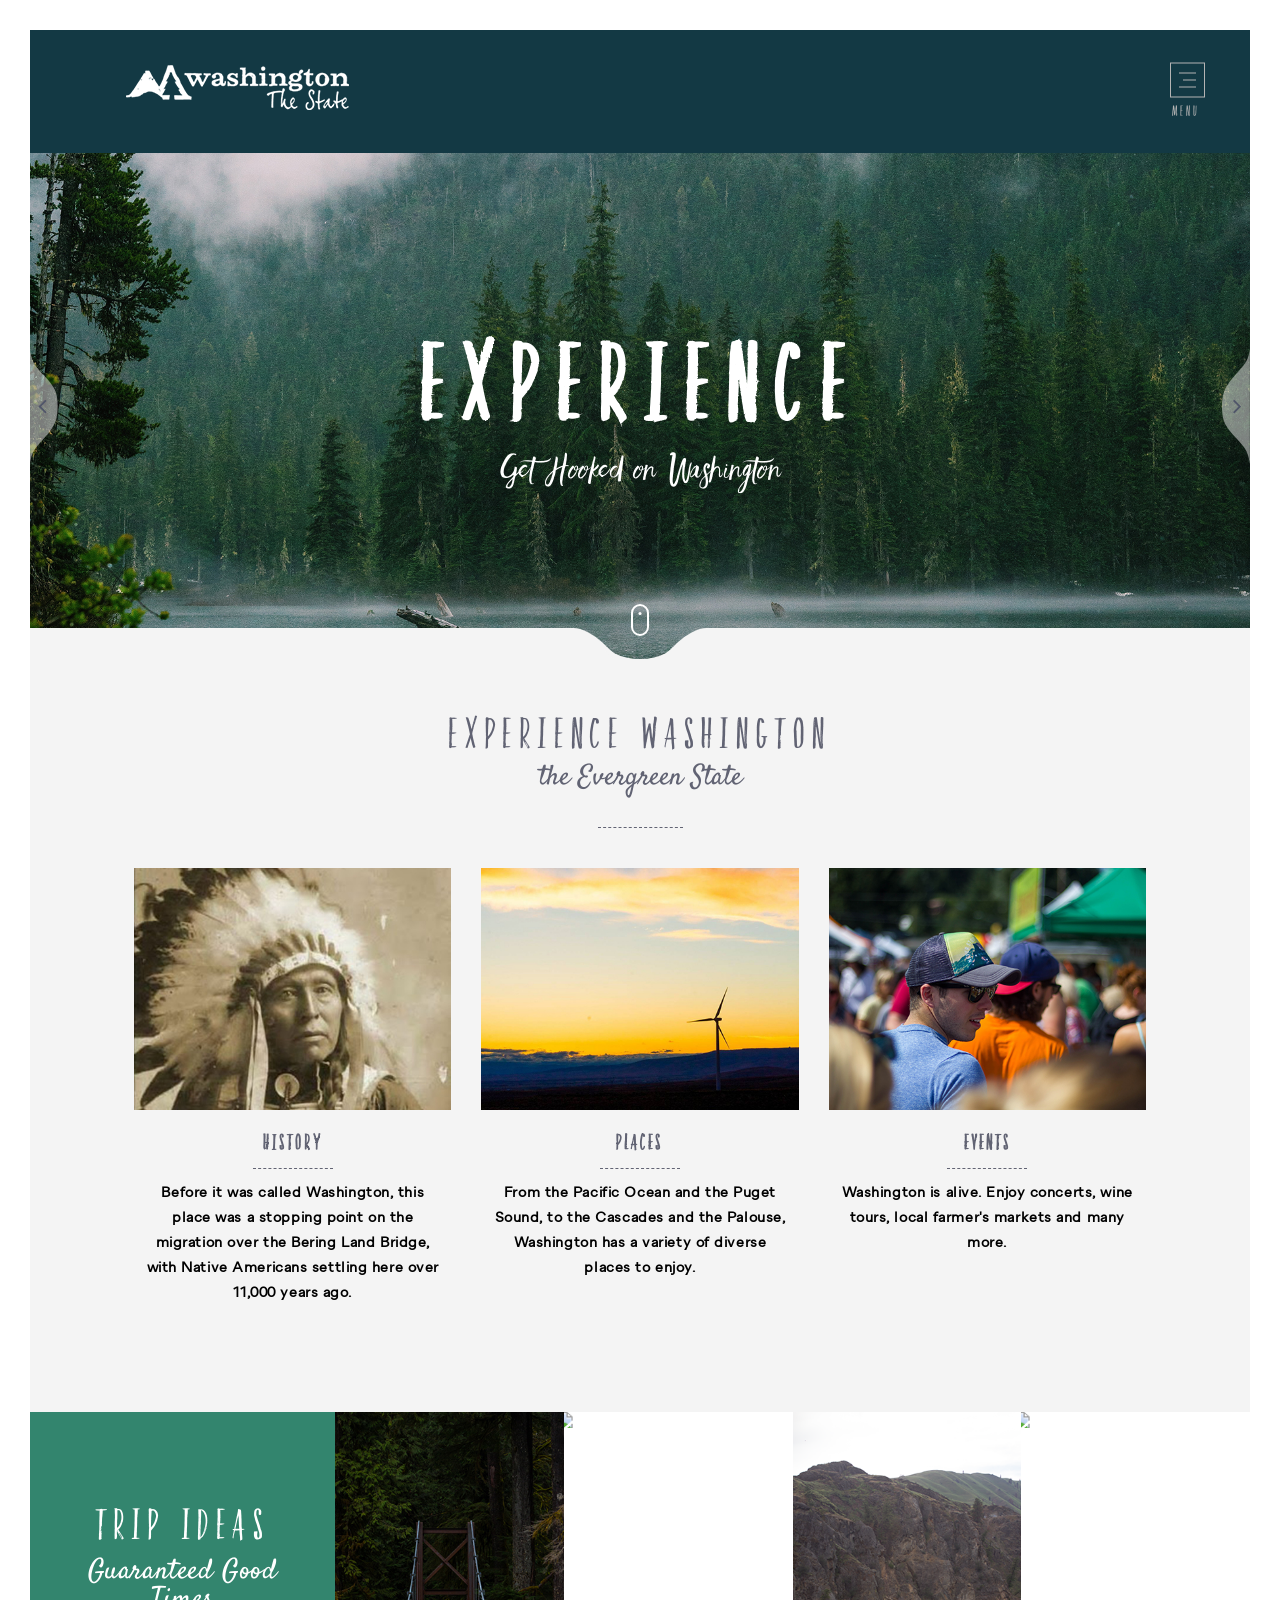
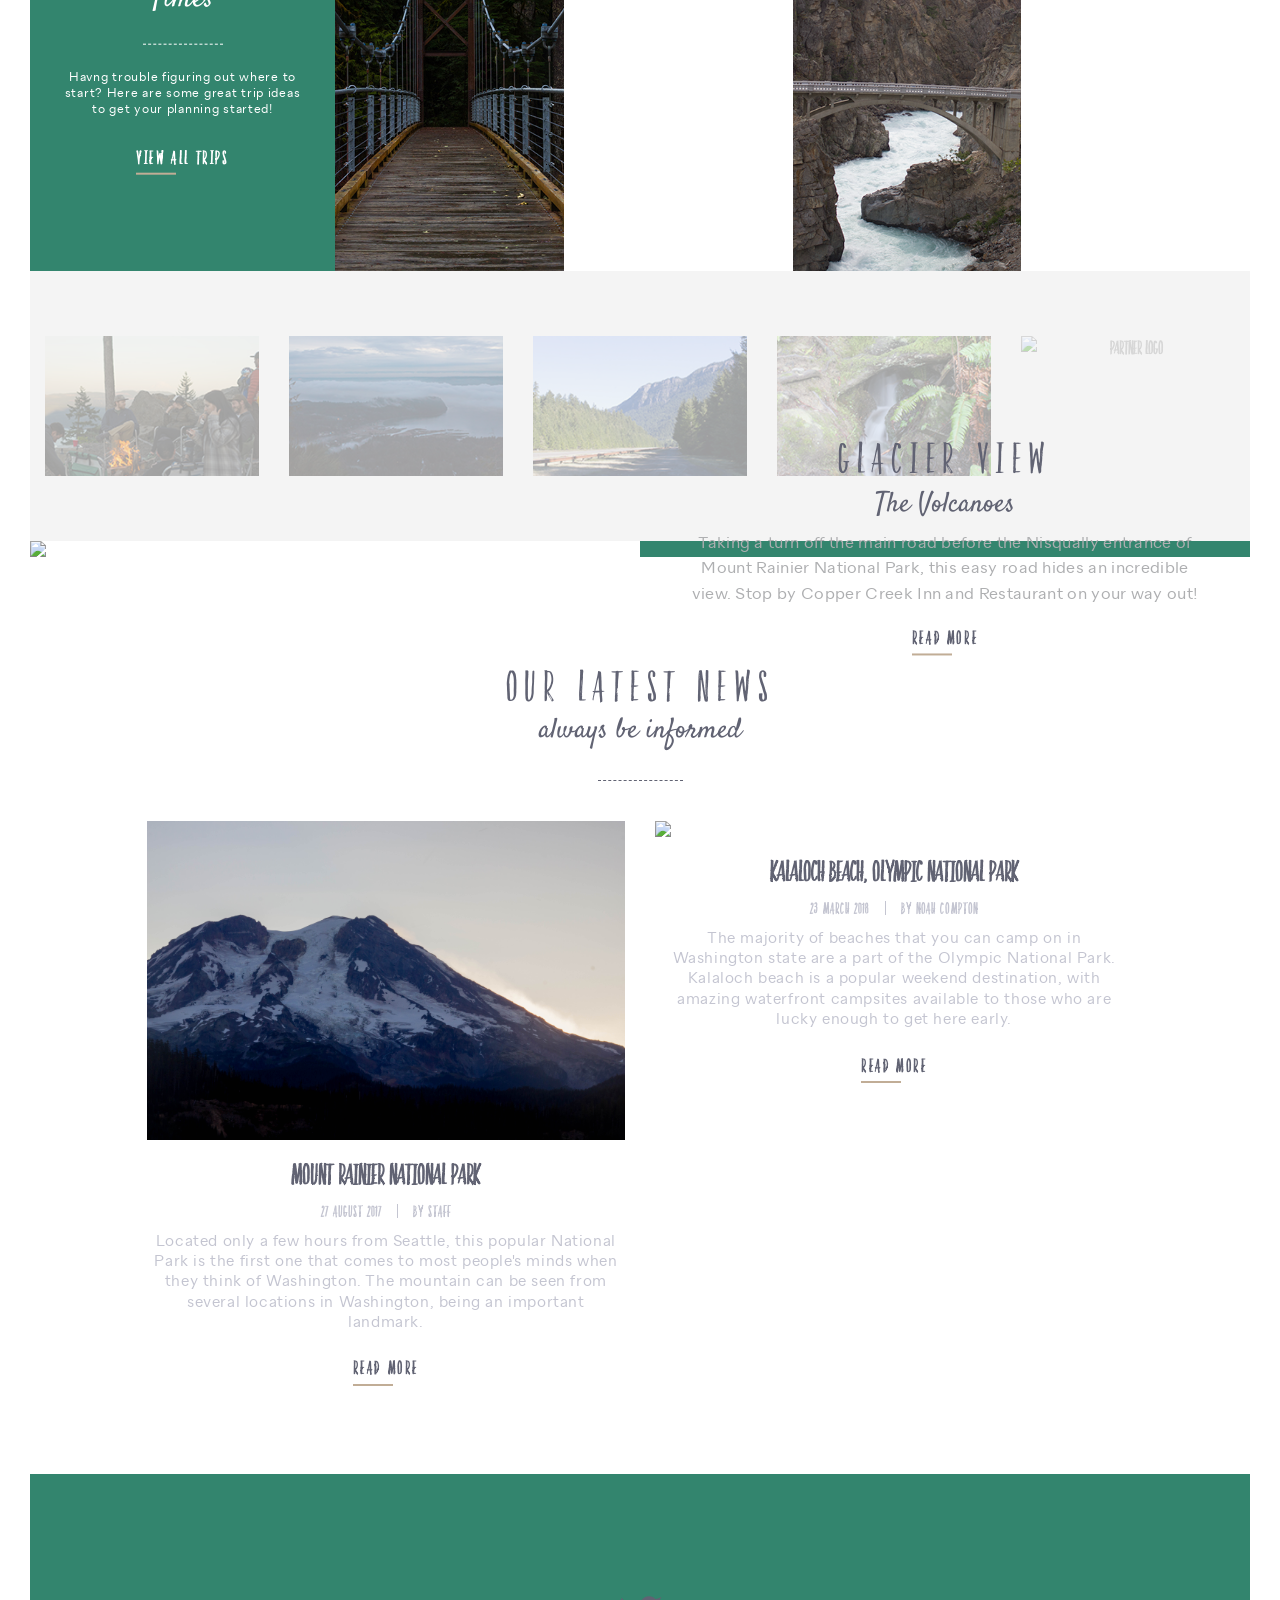
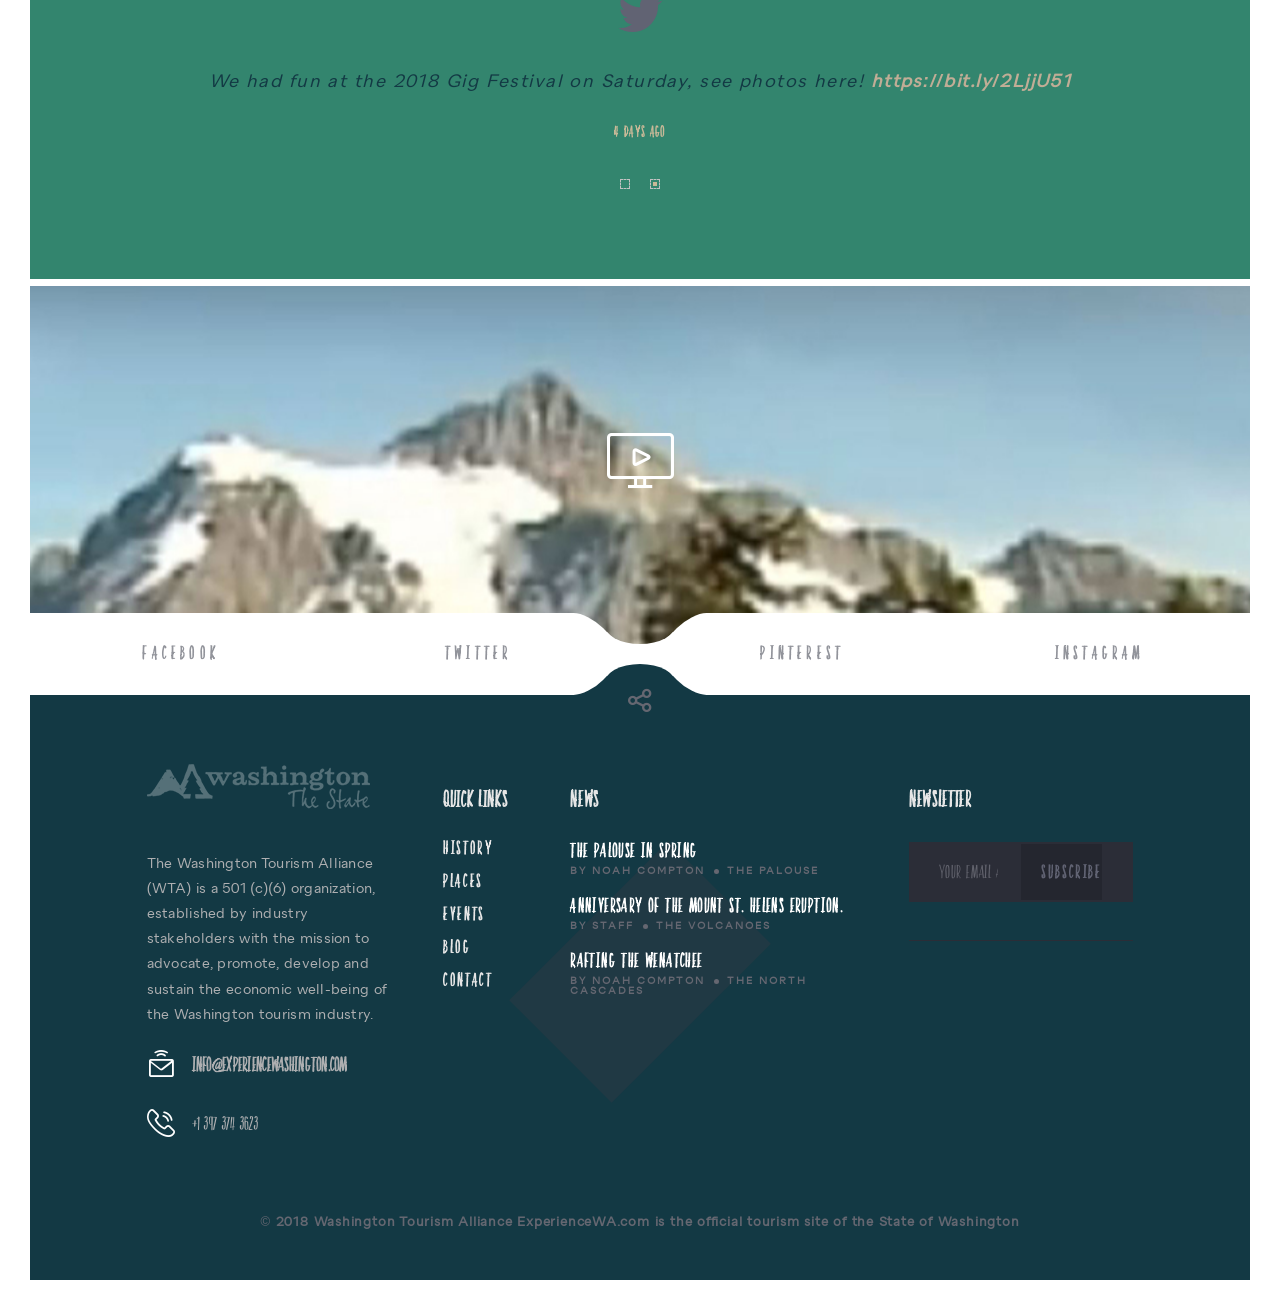
==== commit 409c94e6: "path" ====
--- a/index.html
+++ b/index.html
@@ -299,7 +299,7 @@
 												</ul>
 											</div>
 											<a href="portfolio-item.html">
-												<img src="img/trip4.jpg" alt="Kopachuck State Park">
+												<img src="./img/trip4.jpg" alt="Kopachuck State Park">
 											</a>
 										</div>
 									</div>
@@ -333,7 +333,7 @@
 												</ul>
 											</div>
 											<a href="portfolio-item.html">
-												<img src="img/trip8.jpg" alt="Mount Rainier">
+												<img src="./img/trip8.jpg" alt="Mount Rainier">
 											</a>
 										</div>
 									</div>
@@ -375,7 +375,7 @@
 								<li class="carousel-item">
 									<div class="partner-box">
 										<a href="#">
-											<img src="img/trip6.jpg" alt="partner logo" />
+											<img src="./img/trip6.JPG" alt="partner logo" />
 										</a>
 									</div>
 								</li>
@@ -396,7 +396,7 @@
 				<div class="style-box">
 					<div class="row row-fit">
 						<div class="col-md-12 image-wrapper">
-							<img src="img/featuredplace.jpg" alt="Glacier View" />
+							<img src="./img/featuredplace.JPG" alt="Glacier View" />
 						</div>
 
 						<div class="col-md-12 text-box-wrapper">
